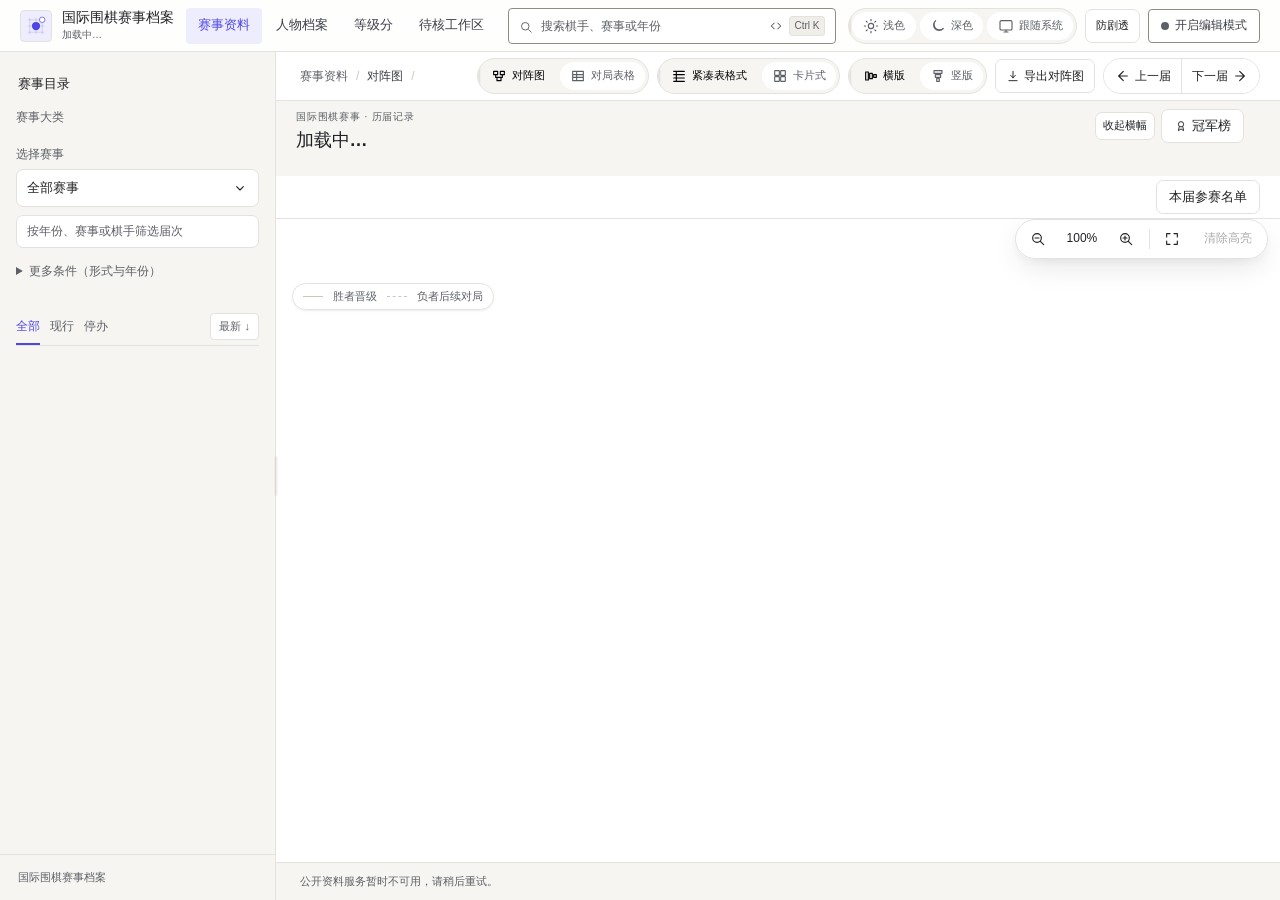
==== web/index.html @ 10ceb765 "同步公开站点的本赛进行中分组和样式清理" ====
<!DOCTYPE html>
<html lang="zh-CN">
<head>
  <script>window.GO_STATS_DATA_MODE = "public";</script>
  <meta charset="UTF-8">
  <meta name="viewport" content="width=device-width, initial-scale=1.0">
  <title>国际围棋赛事档案</title>
  <link rel="icon" href="favicon.ico" sizes="16x16 32x32 48x48" type="image/x-icon">
  <link rel="icon" href="assets/favicon.svg" type="image/svg+xml">
  <!-- Load Local Data Index (editions loaded on demand over HTTP) -->
  <script src="data/export_flags.js"></script>
  <script>
  // 正式数据位于仓库之外，页面按需通过本地服务读取；直接双击 index.html 时给出启动指引，不留在白屏。
  window.addEventListener('DOMContentLoaded', function () {
    var publicMode = window.GO_STATS_DATA_MODE === 'public';
    if (publicMode) return;
    var fileProtocol = window.location.protocol === 'file:';
    var hasIndex = window.GoStatsBoot ? window.GoStatsBoot.hasLocalIndex
      : Array.isArray(window.TOURNAMENTS_INDEX) && window.TOURNAMENTS_INDEX.length > 0;
    if (!fileProtocol && hasIndex) return;
    var banner = document.createElement('div');
    banner.style.cssText = 'margin:24px auto;padding:20px 24px;border:1px solid #b45309;border-radius:10px;background:#fffbeb;color:#78350f;font:14px/1.8 "Microsoft YaHei",sans-serif;max-width:760px';
    banner.innerHTML = '<strong>页面资料未能加载。</strong><br>'
      + '正式资料浏览请通过本地服务启动：双击 start_viewer.bat（或运行 <code>python -B launch_viewer.py</code>），'
      + '然后打开控制台显示的 127.0.0.1 地址。<br>'
      + '<small>数据目录由 config.local.json 的 data_root 指定；直接双击 index.html 不加载正式数据。</small>';
    document.body.insertBefore(banner, document.body.firstChild);
  });
  </script>
  <link rel="stylesheet" href="viewer-tokens.css">
  <link rel="stylesheet" href="viewer.css">
  <link rel="stylesheet" href="viewer-bracket-orient.css">
  <link rel="stylesheet" href="viewer-sgf.css">
  <link rel="stylesheet" href="viewer-dialogs.css">
</head>
<body data-view-mode="wiki" data-boot-index="1">
  <script src="viewer-theme-boot.js"></script>

  <!-- Top Navigation Header -->
  <header class="app-header">
    <div class="header-brand">
      <div class="logo-badge" aria-hidden="true"><svg viewBox="0 0 32 32" fill="none"><path d="M7 4v24M16 4v24M25 4v24M4 7h24M4 16h24M4 25h24" stroke="currentColor" opacity=".25"/><circle cx="16" cy="16" r="6" fill="currentColor"/><circle cx="25" cy="7" r="4" fill="var(--bg-secondary)" stroke="currentColor"/></svg></div>
      <div class="title-group"><h1>国际围棋赛事档案</h1><p id="dataSummary">加载中…</p></div>
    </div>
    <nav class="global-nav" id="globalNav" aria-label="全局导航">
      <button class="nav-link is-active" id="btnNavTournaments" type="button" aria-current="page">赛事资料</button>
      <button class="nav-link" id="btnPeople" type="button">人物档案</button>
      <button class="nav-link" id="btnRatings" type="button">等级分</button>
      <button class="nav-link" id="btnReview" type="button">待核工作区</button>
      <button class="nav-link edit-only" id="btnHistory" type="button">修改历史</button>
    </nav>
    <div class="header-center header-search-shell">
      <svg class="search-icon" viewBox="0 0 24 24" fill="none" aria-hidden="true"><circle cx="10" cy="10" r="6" stroke="currentColor" stroke-width="1.5"/><path d="m15 15 5 5" stroke="currentColor" stroke-width="1.5"/></svg>
      <input type="search" id="searchInput" class="search-input" aria-label="搜索棋手或赛事" autocomplete="off" placeholder="搜索棋手、赛事或年份">
      <button class="command-trigger command-trigger--inline" id="btnCommand" type="button" aria-label="打开命令菜单" aria-haspopup="dialog" aria-keyshortcuts="Control+K Meta+K" title="打开命令菜单（Ctrl+K）">
        <svg viewBox="0 0 24 24" fill="none" aria-hidden="true"><path d="M9 7 4 12l5 5M15 7l5 5-5 5" stroke="currentColor" stroke-width="1.7" stroke-linecap="round" stroke-linejoin="round"/></svg>
        <kbd class="command-trigger-kbd">Ctrl K</kbd>
      </button>
      <div id="searchDropdown" class="search-dropdown"></div>
    </div>
    <div class="header-actions">
      <div class="view-toggle-group theme-toggle-group" data-segmented aria-label="外观主题">
        <button class="view-toggle-btn" id="btnThemeLight" data-theme-option="light" type="button" aria-pressed="false" title="浅色外观"><svg viewBox="0 0 24 24" aria-hidden="true"><circle cx="12" cy="12" r="4"/><path d="M12 2v2m0 16v2M2 12h2m16 0h2M4.9 4.9l1.4 1.4m11.4 11.4 1.4 1.4m0-14.2-1.4 1.4M6.3 17.7l-1.4 1.4"/></svg>浅色</button>
        <button class="view-toggle-btn" id="btnThemeDark" data-theme-option="dark" type="button" aria-pressed="false" title="深色外观"><svg viewBox="0 0 24 24" aria-hidden="true"><path d="M20 15.5A8 8 0 0 1 8.5 4a8.2 8.2 0 1 0 11.5 11.5z"/></svg>深色</button>
        <button class="view-toggle-btn" id="btnThemeAuto" data-theme-option="auto" type="button" aria-pressed="false" title="跟随系统外观"><svg viewBox="0 0 24 24" aria-hidden="true"><rect x="3" y="4" width="18" height="14" rx="2"/><path d="M9 21h6m-3-3v3"/></svg>跟随系统</button>
        <span class="segment-indicator" aria-hidden="true"></span>
      </div>
      <button class="btn btn-sm spoiler-toggle-btn" id="btnSpoilerToggle" type="button" aria-pressed="false" title="开启后隐藏胜负赛果，点击单局可单独揭示">防剧透</button>
      <button class="edit-switch" id="btnEditMode" type="button" aria-pressed="false"><span class="edit-switch__dot" aria-hidden="true"></span>开启编辑模式</button>
      <button class="btn btn-gold edit-only" id="btnEntry" type="button"><svg viewBox="0 0 24 24" fill="none" aria-hidden="true"><path d="M12 5v14M5 12h14" stroke="currentColor" stroke-width="1.8" stroke-linecap="round"/></svg>新增比赛</button>
      <button class="nav-toggle" id="btnNavToggle" type="button" aria-label="打开导航" aria-expanded="false">
        <svg viewBox="0 0 24 24" fill="none" aria-hidden="true"><path d="M4 7h16M4 12h16M4 17h16" stroke="currentColor" stroke-width="1.6" stroke-linecap="round"/></svg>
      </button>
    </div>
  </header>


  <!-- Main Workspace -->
  <div class="app-container">

    <!-- Left Sidebar: Tournament & Edition Selection -->
    <div class="catalog-backdrop" id="catalogBackdrop" hidden></div>
    <aside class="app-sidebar" id="editionCatalog" aria-label="赛事目录">
      <div class="sidebar-heading">赛事目录<span id="sidebarCount"></span><button class="btn catalog-close" id="closeEditionCatalog" type="button">关闭</button></div>
      <div class="sidebar-filter" id="catalogFilters">
        <span class="catalog-field-label" id="categoryFilterLabel">赛事大类</span>
        <div id="categoryFilter" class="category-shortcuts" role="group" aria-labelledby="categoryFilterLabel"></div>
        <div id="domesticCountrySection" hidden>
          <span class="catalog-field-label" id="domesticCountryLabel">国内棋战地区</span>
          <div id="domesticCountryFilter" class="category-shortcuts" role="group" aria-labelledby="domesticCountryLabel"></div>
        </div>
        <span class="catalog-field-label" id="tournamentPickerLabel">选择赛事</span>
        <div class="tournament-picker" id="tournamentPicker">
          <button id="tournamentFilter" class="tournament-picker-trigger" type="button" aria-labelledby="tournamentPickerLabel tournamentFilterLabel" aria-haspopup="dialog" aria-expanded="false" aria-controls="tournamentPickerPanel">
            <span id="tournamentFilterLabel">全部赛事</span>
            <svg viewBox="0 0 24 24" fill="none" aria-hidden="true"><path d="m7 10 5 5 5-5" stroke="currentColor" stroke-width="1.6" stroke-linecap="round" stroke-linejoin="round"/></svg>
          </button>
          <div id="tournamentPickerPanel" class="tournament-picker-panel" role="dialog" aria-label="选择赛事" hidden>
            <input id="tournamentPickerSearch" type="search" aria-label="搜索赛事名称" placeholder="搜索赛事名称或简称" autocomplete="off" aria-controls="tournamentPickerResults">
            <div id="tournamentPickerResults" class="tournament-picker-results"></div>
            <div id="tournamentPickerStatus" class="tournament-picker-status" role="status" aria-live="polite"></div>
          </div>
        </div>
        <input id="catalogQueryInput" class="catalog-query-input" type="search" aria-label="按年份、赛事或棋手筛选届次" placeholder="按年份、赛事或棋手筛选届次" autocomplete="off">
        <details class="catalog-more">
          <summary>更多条件（形式与年份）</summary>
          <label class="catalog-field-label" for="competitionTypeFilter">比赛形式</label>
          <select id="competitionTypeFilter"><option value="all">全部形式</option><option value="individual">个人赛</option><option value="team">团体赛</option></select>
          <span class="catalog-field-label" id="catalogYearRangeLabel">年份范围</span>
          <div class="catalog-year-range" role="group" aria-labelledby="catalogYearRangeLabel">
            <input id="catalogYearFrom" type="number" min="1900" max="2100" inputmode="numeric" aria-label="起始年份" placeholder="起始年">
            <span aria-hidden="true">～</span>
            <input id="catalogYearTo" type="number" min="1900" max="2100" inputmode="numeric" aria-label="结束年份" placeholder="结束年">
          </div>
        </details>
        <div id="catalogActiveFilters" class="catalog-active-filters" aria-label="已选筛选条件" hidden></div>
        <div id="catalogSummary" class="catalog-summary" role="status" aria-live="polite"></div>
      </div>
      <details class="sidebar-ongoing-group" id="ongoingEditionsGroup" open hidden>
        <summary class="sidebar-ongoing-summary">
          <span>本赛进行中</span>
          <span class="sidebar-ongoing-count" id="ongoingEditionsCount"></span>
        </summary>
        <div class="sidebar-ongoing-list" id="ongoingEditionsList" role="group" aria-label="本赛进行中届次"></div>
      </details>
      <div class="aside-tabs" role="tablist" aria-label="赛事状态">
        <button class="aside-tab active" data-tab="all" type="button" role="tab">全部</button>
        <button class="aside-tab" data-tab="active" type="button" role="tab">现行</button>
        <button class="aside-tab" data-tab="closed" type="button" role="tab">停办</button>
        <button class="aside-sort-btn" id="catalogSortToggle" type="button" aria-pressed="false" title="切换届次排序：当前最新优先（倒序）" aria-label="切换届次排序：当前最新优先（倒序）">最新 ↓</button>
      </div>
      <div class="aside-list" id="editionList"></div>
      <div class="sidebar-footer">国际围棋赛事档案</div>
      <div class="sidebar-resizer" id="sidebarResizer" role="separator" aria-orientation="vertical" aria-label="调整赛事目录宽度" aria-controls="editionList" aria-valuemin="13" aria-valuemax="26" aria-valuenow="17.25" tabindex="0" title="拖动调整宽度；双击恢复默认"></div>
    </aside>

    <!-- Main View: Tournament Banner & Bracket -->
    <main id="mainView" class="app-main" data-view-mode="wiki">
      <div class="workspace-toolbar">
        <nav class="breadcrumbs" aria-label="当前位置">
          <button class="crumb" id="crumbHome" type="button">赛事资料</button>
          <span class="crumb-sep" aria-hidden="true">/</span>
          <button class="crumb crumb-object" id="currentTournamentLabel" type="button">对阵图</button>
          <span class="crumb-sep" aria-hidden="true">/</span>
          <span class="crumb crumb-current" id="currentEditionLabel"></span>
        </nav>
        <button class="btn mobile-catalog-toggle" id="openEditionCatalog" type="button" aria-controls="editionCatalog" aria-expanded="false">赛事目录</button>
        <div class="workspace-actions">
          <div class="view-toggle-group" data-segmented aria-label="内容视图">
            <button class="view-toggle-btn active" id="btnViewChart" data-content="chart" type="button"><svg viewBox="0 0 24 24" aria-hidden="true"><path d="M4 5h6v5H4zM14 5h6v5h-6zM9 14h6v5H9zM7 10v4m10-4v4M7 14h10"/></svg>对阵图</button>
            <button class="view-toggle-btn" id="btnViewTable" data-content="table" type="button"><svg viewBox="0 0 24 24" aria-hidden="true"><path d="M4 5h16v14H4zM4 10h16M4 14h16M10 5v14"/></svg>对局表格</button>
            <span class="segment-indicator" aria-hidden="true"></span>
          </div>
          <button class="btn workspace-more-toggle" id="workspaceMoreToggle" type="button" aria-controls="workspaceMore" aria-expanded="false">更多</button>
          <div class="workspace-more" id="workspaceMore">
          <div class="view-toggle-group" data-segmented aria-label="对阵呈现">
            <button class="view-toggle-btn active" id="btnViewWiki" data-mode="wiki" type="button"><svg viewBox="0 0 24 24" aria-hidden="true"><path d="M4 5h16M4 10h16M4 15h16M4 20h16M8 5v15"/></svg>紧凑表格式</button>
            <button class="view-toggle-btn" id="btnViewModern" data-mode="modern" type="button"><svg viewBox="0 0 24 24" aria-hidden="true"><rect x="4" y="4" width="7" height="7" rx="1"/><rect x="13" y="4" width="7" height="7" rx="1"/><rect x="4" y="13" width="7" height="7" rx="1"/><rect x="13" y="13" width="7" height="7" rx="1"/></svg>卡片式</button>
            <button class="view-toggle-btn" id="btnViewDraw" data-mode="draw" type="button" hidden><svg viewBox="0 0 24 24" aria-hidden="true"><path d="M4 19h5v-4H4zM15 19h5v-4h-5zM9.5 10h5V6h-5zM6.5 15v-2.5h11V15M12 12.5V10"/></svg>抽签展板式</button>
            <span class="segment-indicator" aria-hidden="true"></span>
          </div>
          <div class="view-toggle-group" id="orientationToggleGroup" data-segmented aria-label="排布方向">
            <button class="view-toggle-btn active" id="btnOrientHorizontal" data-orient="horizontal" type="button" aria-pressed="true" title="轮次自左向右排列"><svg viewBox="0 0 24 24" aria-hidden="true"><path d="M4 6h4v12H4zM10 8h4v8h-4zM16 10h4v4h-4z"/></svg>横版</button>
            <button class="view-toggle-btn" id="btnOrientVertical" data-orient="vertical" type="button" aria-pressed="false" title="轮次自上而下排列"><svg viewBox="0 0 24 24" aria-hidden="true"><path d="M6 4h12v4H6zM8 10h8v4H8zM10 16h4v4h-4z"/></svg>竖版</button>
            <span class="segment-indicator" aria-hidden="true"></span>
          </div>
          <button class="btn view-tool-btn" id="btnExportBracket" type="button"><svg viewBox="0 0 24 24" fill="none" aria-hidden="true"><path d="M12 4v11m0 0 4-4m-4 4-4-4M5 20h14" stroke="currentColor" stroke-width="1.6" stroke-linecap="round" stroke-linejoin="round"/></svg>导出对阵图</button>
          <div class="edition-navigation">
            <button class="btn" id="btnPrevEd" type="button"><svg viewBox="0 0 24 24" aria-hidden="true"><path d="m14 5-7 7 7 7M7 12h13"/></svg>上一届</button>
            <button class="btn" id="btnNextEd" type="button">下一届<svg viewBox="0 0 24 24" aria-hidden="true"><path d="m10 5 7 7-7 7M17 12H4"/></svg></button>
          </div>
          <button class="btn mobile-edition-info" id="toggleEditionInfo" type="button" aria-expanded="false" aria-controls="editionBanner">赛事资料</button>
          </div>
        </div>
      </div>
      <div class="banner" id="editionBanner">
        <div class="banner-main">
          <div class="banner-head">
            <div class="banner-head-text">
              <p class="content-kicker" id="competitionCategoryLabel">国际围棋赛事 · 历届记录</p>
              <h2 id="bannerTitle">加载中…</h2>
            </div>
            <div class="banner-actions">
              <button class="btn btn-small" id="toggleBannerCompactBtn" type="button" aria-pressed="false">收起横幅</button>
              <button class="btn" id="btnHof" type="button"><svg viewBox="0 0 24 24" fill="none" aria-hidden="true"><circle cx="12" cy="9" r="4.5" stroke="currentColor" stroke-width="1.6"/><path d="m9 13-1.5 7L12 17l4.5 3L15 13" stroke="currentColor" stroke-width="1.6" stroke-linejoin="round"/></svg>冠军榜</button>
            </div>
          </div>
          <div class="banner-chips" id="bannerChips"></div>
          <div id="editionEditControls" class="edit-only editor-controls"></div>
        </div>
        <div class="banner-podium" id="bannerPodium"></div>
      </div>
      <div class="board-toolbar board-strip">
        <div class="board-strip-left">
          <div class="view-toggle-group scope-toggle-group" data-segmented id="scopeToggleGroup" role="group" aria-label="赛段范围" hidden>
            <button class="view-toggle-btn" id="btnScopeMain" data-scope="main" type="button">正赛</button>
            <button class="view-toggle-btn" id="btnScopePrelim" data-scope="prelim" type="button">预选赛</button>
            <button class="view-toggle-btn" id="btnScopeUnclassified" data-scope="unclassified" type="button">赛段待核</button>
            <span class="segment-indicator" aria-hidden="true"></span>
          </div>
          <span class="board-round-summary" id="boardRoundSummary"></span>
        </div>
        <nav class="bracket-rounds" id="bracketRoundNav" aria-label="跳转到轮次" hidden></nav>
        <div class="board-controls">
          <button class="btn edition-roster-btn" id="btnEditionRoster" type="button">本届参赛名单</button>
        </div>
      </div>
      <div id="editModeStatus" class="edit-mode-status" role="status" aria-live="polite"></div>
      <div id="editorSyncStatus" class="editor-sync" role="status" aria-live="polite"></div>
      <div class="bracket-viewport" id="viewport">
        <div class="bracket-canvas" id="canvas"><svg class="svg-connectors" id="svgConnectors"></svg></div>
        <div class="board-legend board-legend--floating" aria-label="连线图例"><i class="legend-line"></i>胜者晋级<i class="legend-line loser"></i>负者后续对局</div>
        <div class="bracket-toolbar" aria-label="对阵图视角">
          <button class="tool-btn" id="btnZoomOut" title="缩小" aria-label="缩小" type="button"><svg viewBox="0 0 24 24" aria-hidden="true"><circle cx="10.5" cy="10.5" r="6.5"/><path d="M7.5 10.5h6m2 5 5 5"/></svg></button>
          <button class="tool-btn tool-btn--reset" id="btnResetZoom" title="恢复100%并回到左上角" type="button">100%</button>
          <button class="tool-btn" id="btnZoomIn" title="放大" aria-label="放大" type="button"><svg viewBox="0 0 24 24" aria-hidden="true"><circle cx="10.5" cy="10.5" r="6.5"/><path d="M7.5 10.5h6m-3-3v6m5 2 5 5"/></svg></button>
          <span class="dock-divider" aria-hidden="true"></span>
          <button class="tool-btn" id="btnFitView" title="按整张对阵图适应窗口" aria-label="适应窗口" type="button"><svg viewBox="0 0 24 24" aria-hidden="true"><path d="M9 4H4v5m11-5h5v5M4 15v5h5m11-5v5h-5"/></svg></button>
          <button class="tool-btn tool-btn--clear" id="btnHighlightClear" title="清除棋手高亮" aria-label="清除棋手高亮" type="button" disabled>清除高亮</button>
        </div>
      </div>
      <div id="viewerNotice" class="viewer-notice" role="status"></div>
      <section id="tableView" class="table-view" hidden aria-label="对局表格">
        <button class="btn table-filter-toggle" id="tableFilterToggle" type="button" aria-expanded="false">筛选</button>
        <div class="table-filters">
          <label>赛事<select id="tableTournament"><option value="">全部赛事</option></select></label>
          <label>届次<select id="tableEdition"><option value="">全部届次</option></select></label>
          <label>轮次<select id="tableRound"><option value="">全部轮次</option></select></label>
          <label>赛段维度<select id="tableRoundDim"><option value="">全部赛段</option></select></label>
          <label class="table-player-filter">棋手<input type="search" id="tablePlayer" placeholder="姓名或别名" autocomplete="off"></label>
          <label>资料状态<select id="tableStatus">
            <option value="">全部状态</option>
            <option value="decided">有胜负</option>
            <option value="no_result">无胜负</option>
            <option value="scheduled">待赛</option>
            <option value="pending">赛果待补</option>
          </select></label>
          <label>排序<select id="tableSort">
            <option value="date_desc">日期：新→旧</option>
            <option value="date_asc">日期：旧→新</option>
            <option value="edition_desc">届次：新→旧</option>
            <option value="edition_asc">届次：旧→新</option>
            <option value="round_asc">轮次顺序</option>
          </select></label>
          <label>起始日期<input type="text" id="tableDateFrom" placeholder="YYYY-MM-DD" class="table-date-input" autocomplete="off"></label>
          <label>截止日期<input type="text" id="tableDateTo" placeholder="YYYY-MM-DD" class="table-date-input" autocomplete="off"></label>
          <label class="table-checkbox-label"><input type="checkbox" id="tableDateUnknown" checked>含未知日期</label>
          <label class="table-checkbox-label"><input type="checkbox" id="tableSgfOnly">仅看有棋谱</label>
          <button class="btn" id="tableReset" type="button">重置筛选</button>
          <button class="btn btn-gold edit-only" id="btnBatchEdit" type="button">批量编辑</button>
          <span id="tableCount" class="table-count" role="status" aria-live="polite"></span>
          <span id="tableSearchError" role="status" hidden>检索失败 <button class="btn btn-small" type="button" id="tableSearchRetry">重试</button></span>
        </div>
        <div id="tableRounds" class="table-rounds" aria-label="按轮次查看"></div>
        <div class="table-scroll">
          <table class="matches-table" id="matchesTable">
            <thead><tr><th>届次</th><th>轮次</th><th>对局</th><th>棋手一</th><th>棋手二</th><th>赛果</th><th>日期</th><th>资料状态</th><th>操作</th></tr></thead>
            <tbody id="matchesTableBody"></tbody>
          </table>
        </div>
        <div class="table-pager">
          <button class="btn" id="tablePrev" type="button">上一页</button>
          <span id="tablePageInfo"></span>
          <button class="btn" id="tableNext" type="button">下一页</button>
        </div>
      </section>
    </main>
  </div>

  <!-- Player Profile Drawer -->
  <div class="drawer" id="playerDrawer">
    <div class="drawer-header">
      <div class="drawer-title" id="drawerPlayerName">棋手名录</div>
      <button class="close-btn" id="closeDrawerBtn" type="button" aria-label="关闭棋手资料">&times;</button>
    </div>
    <div class="drawer-body" id="drawerBody">
      <!-- Player content -->
    </div>
  </div>

  <!-- Hall of Fame Modal -->
  <div class="modal-overlay" id="hofModal">
    <div class="modal-box" role="dialog" aria-modal="true" aria-labelledby="hofModalTitle">
      <div class="modal-header">
        <h3 id="hofModalTitle">世界大赛冠军榜</h3>
        <button class="close-btn" id="closeHofBtn" type="button" aria-label="关闭世界大赛冠军榜">&times;</button>
      </div>
      <div class="modal-body">
        <p class="modal-intro">
          按已收录世界大赛冠亚军统计，点击棋手可查看明细。
        </p>
        <div class="ranking-grid" id="hofGrid"></div>
      </div>
    </div>
  </div>

  <!-- App Core JavaScript Logic -->
  <dialog id="matchDialog" class="match-dialog" aria-labelledby="matchDialogTitle">
    <div class="modal-header">
      <h3 id="matchDialogTitle">对局详情</h3>
      <form method="dialog"><button class="close-btn" aria-label="关闭对局详情">×</button></form>
    </div>
    <div class="match-tabs" id="matchTabs" role="tablist" aria-label="对局详情页签">
      <button class="match-tab active" id="matchTabInfo" type="button" role="tab" aria-selected="true" aria-controls="matchDialogBody">对局资料</button>
      <button class="match-tab" id="matchTabSgf" type="button" role="tab" aria-selected="false" aria-controls="sgfPanel">棋谱</button>
    </div>
    <div id="matchDialogBody" class="modal-body" role="tabpanel" aria-labelledby="matchTabInfo"></div>
    <div id="sgfPanel" class="sgf-panel" role="tabpanel" aria-labelledby="matchTabSgf" hidden></div>
  </dialog>
  <dialog id="rosterDialog" class="roster-dialog" aria-labelledby="rosterTitle">
    <div class="modal-header"><h3 id="rosterTitle">本届参赛名单</h3><form method="dialog"><button class="close-btn" aria-label="关闭参赛名单">×</button></form></div>
    <div class="modal-body"><p id="rosterSummary"></p><div class="roster-tools"><input id="rosterSearch" type="search" placeholder="按中文或原文姓名查找" aria-label="查找本届参赛棋手"><button class="btn edit-only" id="rosterCreatePlayer" type="button">新建人物</button></div><div id="rosterPlayers"></div></div>
  </dialog>
  <dialog id="historyDialog" class="history-dialog" aria-labelledby="historyTitle">
    <div class="modal-header"><h3 id="historyTitle">修改历史</h3><button class="close-btn" id="closeHistoryDialog" type="button" aria-label="关闭修改历史">×</button></div>
    <div class="history-filters">
      <label>届次 <select id="historyEdition"></select></label>
      <label>对局 <select id="historyMatch"></select></label>
      <label>从 <input type="date" id="historyFrom"></label>
      <label>到 <input type="date" id="historyTo"></label>
      <button class="btn" id="historyRefresh" type="button">筛选</button>
    </div>
    <div class="history-body">
      <div class="history-list" id="historyList"></div>
      <div class="history-detail" id="historyDetail"></div>
    </div>
    <p class="history-status" id="historyStatus" role="status" aria-live="polite"></p>
    <div class="editor-footer"><button class="btn" id="historyClose" type="button">关闭</button></div>
  </dialog>
  <dialog id="excelDialog" class="excel-dialog" aria-labelledby="excelTitle">
    <div class="modal-header"><h3 id="excelTitle">Excel 同步说明</h3><button class="close-btn" id="excelClose" type="button" aria-label="关闭 Excel 同步说明">×</button></div>
    <div class="modal-body" id="excelStatusText"></div>
  </dialog>
  <dialog id="reviewDialog" class="review-dialog" aria-labelledby="reviewTitle">
    <div class="modal-header"><h3 id="reviewTitle">待核资料与核查工作区</h3><button class="close-btn" id="reviewClose" type="button" aria-label="关闭待核资料">×</button></div>
    <div class="review-filters">
      <label>问题类型<select id="reviewType"></select></label>
      <label>届次<select id="reviewEdition"><option value="">全部届次</option></select></label>
      <button class="btn" id="reviewRefresh" type="button">筛选</button>
      <span id="reviewSummary" role="status" aria-live="polite"></span>
    </div>
    <div class="review-workspace">
      <div class="review-list-pane">
        <section id="reviewPreserved" aria-label="用户指定保留"></section>
        <section id="reviewList" aria-label="待核记录"></section>
      </div>
      <div class="review-detail-pane" id="reviewDetail" aria-live="polite">
        <p class="review-placeholder">从左侧选择一条待核记录，在这里查看原因、当前数据和来源，并直接修改或记录核实结论。</p>
      </div>
    </div>
    <p class="review-status" id="reviewStatus" role="status" aria-live="polite"></p>
    <div class="editor-footer"><button class="btn" id="reviewFooterClose" type="button">关闭</button></div>
  </dialog>
  <dialog id="reviewInfoDialog" class="review-info-dialog" aria-labelledby="reviewInfoTitle">
    <div class="modal-header"><h3 id="reviewInfoTitle">来源与核查</h3><button class="close-btn" id="reviewInfoClose" type="button" aria-label="关闭来源与核查">×</button></div>
    <div class="modal-body" id="reviewInfoBody"></div>
    <div class="editor-footer"><button class="btn" id="reviewInfoFooterClose" type="button">关闭</button></div>
  </dialog>
  <dialog id="impactDialog" class="impact-dialog" aria-labelledby="impactTitle">
    <div class="modal-header"><h3 id="impactTitle">联动影响预览</h3><button class="close-btn" id="impactClose" type="button" aria-label="取消联动修改">×</button></div>
    <div class="modal-body" id="impactBody"></div>
    <div class="editor-footer"><button class="btn" id="impactBack" type="button">返回修改</button><button class="btn btn-gold" id="impactConfirm" type="button">确认并保存</button></div>
  </dialog>
  <dialog id="confirmDialog" class="confirm-dialog" aria-labelledby="confirmTitle">
    <div class="modal-header"><h3 id="confirmTitle">确认</h3><button class="close-btn" id="confirmClose" type="button" aria-label="关闭确认">×</button></div>
    <div class="modal-body"><p id="confirmMessage"></p></div>
    <div class="editor-footer"><button class="btn" id="confirmCancel" type="button">取消</button><button class="btn btn-gold" id="confirmOk" type="button">确定</button></div>
  </dialog>
  <dialog id="editorDialog" class="editor-dialog" aria-labelledby="editorTitle">
    <form id="editorForm">
      <div class="modal-header"><h3 id="editorTitle">编辑资料</h3></div>
      <div class="editor-content">
        <div id="editorFields" class="editor-fields"></div>
        <p id="editorStatus" class="editor-status" role="status" aria-live="polite"></p>
      </div>
      <div class="editor-footer">
        <button id="editorCancel" class="btn" type="button">取消（不保存）</button>
        <button id="editorSaveNext" class="btn" type="button" hidden>保存并编辑下一局</button>
        <button id="editorSave" class="btn btn-gold" type="submit">保存到数据库</button>
      </div>
    </form>
  </dialog>
  <dialog id="batchEditorDialog" class="batch-dialog" aria-labelledby="batchEditorTitle">
    <div class="batch-header">
      <div class="batch-header-left">
        <h3 id="batchEditorTitle">批量编辑对局</h3>
        <span id="batchEditorScope" class="batch-editor-scope"></span>
      </div>
      <div class="batch-header-right">
        <label class="batch-only-modified-label">
          <input type="checkbox" id="batchOnlyModified"> 只看已修改 (<span id="batchModifiedBadge">0</span>)
        </label>
        <div class="batch-pager">
          <button class="btn btn-sm" id="batchPrev" type="button">上一页</button>
          <span id="batchPageInfo" class="batch-page-info">第 1 / 1 页</span>
          <button class="btn btn-sm" id="batchNext" type="button">下一页</button>
        </div>
        <button class="close-btn" id="batchClose" type="button" aria-label="关闭批量编辑">×</button>
      </div>
    </div>
    <div class="batch-table-container">
      <table class="batch-table" id="batchTable">
        <thead>
          <tr>
            <th class="col-num">序号</th>
            <th class="col-info">定位</th>
            <th class="col-player">棋手A</th>
            <th class="col-player">棋手B</th>
            <th class="col-color">执色</th>
            <th class="col-result">赛果</th>
            <th class="col-method">胜法与胜差</th>
            <th class="col-date">比赛时间</th>
            <th class="col-action">操作</th>
          </tr>
        </thead>
        <tbody id="batchTableBody"></tbody>
      </table>
    </div>
    <div class="batch-footer">
      <div class="batch-footer-left">
        <span id="batchDirtyStatus" class="batch-dirty-status">已修改 0 局（共 0 局）</span>
      </div>
      <div class="batch-footer-center">
        <div id="batchErrorSummary" class="batch-error-summary" hidden role="alert" tabindex="0"></div>
      </div>
      <div class="batch-footer-right">
        <button class="btn" id="batchCancel" type="button">取消</button>
        <button class="btn btn-gold" id="batchSave" type="button">保存全部修改 (0局)</button>
      </div>
    </div>
  </dialog>

  <dialog id="ratingsDialog" class="ratings-dialog" aria-labelledby="ratingsTitle">
    <div class="modal-header">
      <h3 id="ratingsTitle">等级分工作区</h3>
      <div class="ratings-dialog-header-actions">
        <a class="btn btn-sm ratings-open-page-link" id="btnRatingsOpenPage" href="ratings.html" target="_blank" rel="noopener noreferrer" title="在新页面打开"><svg class="ratings-btn-icon" width="14" height="14" viewBox="0 0 24 24" fill="none" stroke="currentColor" stroke-width="2" stroke-linecap="round" stroke-linejoin="round" aria-hidden="true"><path d="M18 13v6a2 2 0 0 1-2 2H5a2 2 0 0 1-2-2V8a2 2 0 0 1 2-2h6"/><polyline points="15 3 21 3 21 9"/><line x1="10" y1="14" x2="21" y2="3"/></svg> 在新页面打开</a>
        <button class="close-btn" id="ratingsClose" type="button" aria-label="关闭等级分工作区">×</button>
      </div>
    </div>
    <div class="ratings-tabs" id="ratingsTabs" role="tablist"></div>
    <div class="ratings-content" id="ratingsContent"></div>
    <p class="ratings-action-status" id="ratingsActionStatus" role="status" aria-live="polite" hidden></p>
    <div class="editor-footer">
      <button class="btn" id="ratingsFooterClose" type="button">关闭</button>
    </div>
  </dialog>
  <dialog id="peopleDialog" class="people-dialog" aria-labelledby="peopleTitle">
    <div class="modal-header"><h3 id="peopleTitle">人物档案</h3><button class="close-btn" id="peopleClose" type="button" aria-label="关闭人物档案">×</button></div>
    <div class="people-toolbar">
      <input id="peopleSearch" type="search" placeholder="搜索姓名或别名" aria-label="搜索人物档案" autocomplete="off">
      <button class="btn edit-only" id="peopleCreate" type="button">新建人物</button>
      <span id="peopleCount" class="table-count" role="status" aria-live="polite"></span>
    </div>
    <div class="people-list" id="peopleList"></div>
    <div class="editor-footer"><button class="btn" id="peopleFooterClose" type="button">关闭</button></div>
  </dialog>
  <dialog id="playerCreateDialog" class="player-create-dialog" aria-labelledby="playerCreateTitle">
    <form id="playerCreateForm">
      <div class="modal-header"><h3 id="playerCreateTitle">新建人物档案</h3><button class="close-btn" id="playerCreateClose" type="button" aria-label="关闭新建人物">×</button></div>
      <div class="editor-content">
        <div id="playerCreateFields" class="editor-fields"></div>
        <div id="playerCreateSimilar"></div>
        <p id="playerCreateStatus" role="status" aria-live="polite"></p>
      </div>
      <div class="editor-footer">
        <button class="btn" id="playerCreateCancel" type="button">取消</button>
        <button class="btn btn-gold" id="playerCreateSubmit" type="submit">创建人物档案</button>
      </div>
    </form>
  </dialog>
  <dialog id="entryDialog" class="entry-dialog" aria-labelledby="entryTitle">
    <div class="entry-header">
      <div><h3 id="entryTitle">新增比赛</h3><p class="editor-help">分步录入；草稿不会进入正式赛事目录。</p></div>
      <div class="entry-header-actions"><span id="entryDraftState" class="entry-draft-state" role="status" aria-live="polite"></span><button class="close-btn" id="entryClose" type="button" aria-label="关闭新增比赛">×</button></div>
    </div>
    <div class="entry-stepper" id="entryStepper" aria-label="录入步骤"></div>
    <div class="entry-body" id="entryBody"></div>
    <p id="entryStatus" class="entry-status" role="status" aria-live="polite"></p>
    <div class="entry-footer">
      <button class="btn" id="entryPrev" type="button">上一步</button>
      <button class="btn" id="entrySaveDraft" type="button">保存草稿</button>
      <button class="btn" id="entryCancel" type="button">取消</button>
      <button class="btn btn-gold" id="entryNext" type="button">下一步</button>
      <button class="btn btn-gold" id="entrySubmit" type="button" hidden>正式提交</button>
    </div>
  </dialog>
  <dialog id="exportDialog" class="export-dialog" aria-labelledby="exportDialogTitle">
    <div class="modal-header"><h3 id="exportDialogTitle">导出对阵图</h3><button class="close-btn" type="button" id="closeExportDialog" aria-label="关闭导出">×</button></div>
    <div class="modal-body">
      <div id="exportScopeField" hidden>
        <label class="export-setting" for="exportScope">
          <span>导出范围</span>
          <select id="exportScope" aria-describedby="exportScopeHint">
            <option value="all">循环圈分组与淘汰赛</option>
            <option value="knockout">仅淘汰赛</option>
          </select>
        </label>
        <p class="export-setting-hint" id="exportScopeHint">全部循环圈分组自上而下排列。</p>
      </div>
      <label class="export-setting" for="exportHeaderStyle">
        <span>标题样式</span>
        <select id="exportHeaderStyle" aria-describedby="exportHeaderStyleHint">
          <option value="compact">简洁标题</option>
          <option value="web">网页版标题</option>
        </select>
      </label>
      <p class="export-setting-hint" id="exportHeaderStyleHint">包含赛事名称、冠亚军、比分与比赛资料。</p>
      <label class="export-check" for="exportOmitNote">
        <input type="checkbox" id="exportOmitNote">
        <span>不导出描述性说明文字</span>
      </label>
      <p class="export-setting-hint" id="exportOmitNoteHint">仅适用于网页版标题。</p>
      <label class="export-check" for="exportShowRoundNumber">
        <input type="checkbox" id="exportShowRoundNumber" aria-describedby="exportShowRoundNumberHint">
        <span>显示赛段编号</span>
      </label>
      <p class="export-setting-hint" id="exportShowRoundNumberHint">导出结果不显示赛段编号。</p>
      <label class="export-check" for="exportShowMatchNumber">
        <input type="checkbox" id="exportShowMatchNumber" aria-describedby="exportShowMatchNumberHint">
        <span>显示对局编号</span>
      </label>
      <p class="export-setting-hint" id="exportShowMatchNumberHint">导出结果不显示对局编号。</p>
      <p id="exportStatus" role="status" aria-live="polite"></p>
      <div class="dialog-actions">
        <button class="btn btn-gold" id="btnExportPng" type="button">导出 PNG 图片</button>
        <button class="btn" id="btnExportSvg" type="button">导出 SVG 文件</button>
      </div>
    </div>
  </dialog>
  <script src="viewer-data-client.js"></script>
  <script src="viewer-public-boot.js"></script>
  <script src="viewer-model.js"></script>
  <script src="viewer-flags.js"></script>
  <script src="viewer-layout.js"></script>
  <script src="viewer-drawer.js"></script>
  <script src="viewer-catalog.js"></script>
  <script src="viewer-team.js"></script>
  <script src="viewer-league.js"></script>
  <script src="viewer-theme.js"></script>
  <script src="viewer-router.js"></script>
  <script src="viewer.js"></script>
  <script src="viewer-query.js"></script>
  <script src="viewer-sgf-engine.js"></script>
  <script src="viewer-sgf-trial.js"></script>
  <script src="viewer-sgf-find.js"></script>
  <script src="viewer-sgf.js"></script>
  <script src="viewer-export.js"></script>
  <script src="viewer-ratings-chart.js"></script>
  <script src="viewer-ratings.js"></script>
  <script src="viewer-shell.js"></script>
</body>
</html>
---- web/viewer-tokens.css ----
/*!
 * 国际围棋赛事档案 — 设计变量与基础层
 *
 * 页面按以下顺序引入公共样式和所需模块：
 *   viewer-tokens.css    1 设计变量与主题、2 基础元素与必要重置
 *   viewer.css           3 公共组件、4 应用布局、5 功能组件、
 *                        7 响应式与组件状态、8 导出与打印
 *   viewer-bracket-orient.css  对阵排布方向与抽签展板式（index.html 按需加载）
 *   viewer-player.css          棋手独立页与等级分档案（player.html 按需加载）
 *   viewer-h2h.css             对手交锋独立页（head-to-head.html 按需加载）
 *   viewer-sgf.css       6 棋谱（SGF）组件
 *   viewer-dialogs.css   命令面板、等级分工作台、弹窗与抽屉（覆盖层，最后加载）
 * 标准响应式断点：1150px（紧凑桌面）/ 900px（平板）/ 760px（窄屏转卡片）/ 600px（小屏手机）。
 * 编号沿用原单文件的行文顺序。页面只加载使用的模块。
 *
 * 维护约定：
 * - 颜色差异只写在 :root / body 主题变量中；棋盘、棋子、研究状态使用独立语义变量。
 * - 状态优先用类（.active、.open、.sgf-in-focus）表达，避免继续用 ID 提升优先级。
 * - 棋谱弹窗按“标题/页签/主体”自动分行；主体使用剩余空间，不再计算头部像素高度。
 * - 棋盘始终是正方形，并同时受可用宽、高约束；SVG 的 0—100 坐标映射保持不变。
 * - 导出不复用 CSS 文本，而是克隆节点后逐条复制 getComputedStyle 的计算值
 *   （见 viewer-export.js 的 copyStyled）。被导出的节点样式必须在当前页面上真实生效：
 *   不要把这些规则挪进仅编辑模式、媒体查询或未激活状态，也不要让发起导出的页面漏引
 *   其中任一样式表，否则导出会静默丢样式。
 */

/* 声明标准级联层级顺序，便于后续样式按层归位，减少对 !important 的依赖。 */
@layer tokens, base, components, layout, page, overrides;

/* ==========================================================================
   1. 设计变量与主题
   ========================================================================== */

:root {
  --career-champion-bg: #ffe16b;
  --career-runner-bg: #d8dee7;
  --career-third-bg: #e5bf94;
  --career-fourth-bg: #e8dcf4;
  --career-ongoing-bg: #d9efdb;
  --career-result-text: #24252a;
  font-family: "Segoe UI", "Microsoft YaHei", "PingFang SC", sans-serif;
  font-synthesis: none;

  --font-ui: "Segoe UI", "Microsoft YaHei", "PingFang SC", sans-serif;
  --font-mono: "Cascadia Mono", "Consolas", "SFMono-Regular", ui-monospace, monospace;

  --text-2xs: 0.625rem;   /* 10px：辅助标签 */
  --text-xs: 0.6875rem;   /* 11px：状态、元数据 */
  --text-sm: 0.75rem;     /* 12px：控件、次要正文 */
  --text-base: 0.8125rem; /* 13px：正文 */
  --text-md: 0.875rem;    /* 14px */
  --text-lg: 1rem;
  --text-xl: 1.125rem;
  --text-2xl: 1.375rem;

  --leading-tight: 1.25;
  --leading-normal: 1.55;
  --leading-prose: 1.75;

  --space-1: 0.25rem;
  --space-1-5: 0.375rem;
  --space-2: 0.5rem;
  --space-2-5: 0.625rem;
  --space-3: 0.75rem;
  --space-3-5: 0.875rem;
  --space-4: 1rem;
  --space-5: 1.25rem;
  --space-6: 1.5rem;
  --space-7: 2rem;
  --space-8: 2.5rem;

  --radius-xs: 3px;
  --radius-sm: 4px;
  --radius-md: 7px;
  --radius-lg: 9px;
  --radius-pill: 999px;

  --control-sm: 1.75rem;
  --control-md: 2.125rem;
  --control-lg: 2.5rem;
  --control-touch: 2.75rem;

  --sidebar-width: 17.25rem;
  --dialog-max-block: calc(100vh - 1rem);
  --sgf-dialog-block: min(62rem, var(--dialog-max-block));
  --sgf-info-width: 20rem;
  --sgf-info-min: 19rem;
  --sgf-board-cap: 68vh;
  --viewport-block: 100vh;
}

@supports (height: 100dvh) {
  :root {
    --dialog-max-block: calc(100dvh - 1rem);
    --sgf-board-cap: 68dvh;
    --viewport-block: 100dvh;
  }
}

body {
  /* 现有主题变量名保留：其它脚本与导出仍会读取这些值。 */
  --bg-primary: #f6f5f2;
  --bg-secondary: #ffffff;
  --bg-tertiary: #efeee9;
  --border-color: #e3e2de;
  --border-light: #c9c7c0;
  --control-border: #8f8b83;
  --text-main: #202124;
  --text-muted: #5d6066;
  --text-secondary: #3c3f45;
  --accent: #4f46e5;
  --accent-soft: #eeedfd;
  --accent-gold: var(--accent);
  --accent-gold-light: var(--accent);
  --accent-silver: var(--text-secondary);
  --accent-bronze: #8c5c25;
  --accent-win: #1f7a4d;
  --accent-loss: #b42318;
  --accent-blue: #4f46e5;
  --canvas-bg: #ffffff;
  --wood-card: var(--bg-secondary);
  --wood-board: var(--canvas-bg);
  --shadow: 0 8px 24px rgba(32, 33, 36, 0.1);
  --radius: var(--radius-md);
  --award: #8a6a1f;
  --on-accent: #ffffff;
  --danger-fill: #b3372c;
  --danger-text: #ffffff;
  --danger-border: #9f2d24;
  --focus-btn-bg: #c59b27;
  --focus-btn-text: #1a1a1a;
  --focus-btn-border: #b0881c;

  /* 语义别名：新组件优先使用这些名字。 */
  --surface-page: var(--bg-primary);
  --surface-card: var(--bg-secondary);
  --surface-sunken: var(--bg-tertiary);
  --surface-input: var(--bg-secondary);
  --card-bg: var(--bg-secondary);
  --surface-overlay: rgba(24, 24, 27, 0.38);
  --text-body: var(--text-secondary);
  --text-subtle: var(--text-muted);
  --border-default: var(--border-color);
  --border-strong: var(--border-light);
  --selected-bg: var(--accent-soft);
  --selected-border: var(--accent);
  --focus-ring: var(--accent);

  --state-warning-bg: #fdf3e2;
  --state-warning-border: #c08a3a;
  --state-warning-text: #67420a;
  --state-info-bg: #e9effb;
  --state-info-text: #24467e;
  --state-neutral-bg: #efeee9;
  --state-neutral-text: #4f5259;
  --state-danger-bg: #fdeceb;
  --state-danger-text: #9b1c14;

  --research-fill: #b45309;
  --research-border: #d5ac68;
  --research-bg: #fdf5e6;
  --research-text: #6b4400;
  --research-badge-bg: #f59e0b;
  --research-badge-text: #241806;
  --research-soft: rgba(245, 158, 11, 0.12);

  --candidate-main: #c2740c;
  --candidate-main-border: #fcd34d;
  --candidate-branch: #0b6ea8;
  --candidate-branch-border: #bae6fd;
  --candidate-chosen-border: #ffffff;

  --board-surface: #dcb878;
  --board-line: #2d2418;
  --stone-black-fill: #141414;
  --stone-black-stroke: #000000;
  --stone-white-fill: #f8f8f4;
  --stone-white-stroke: #747474;

  color-scheme: light;
}

body[data-theme="dark"] {
  --career-champion-bg: #715715;
  --career-runner-bg: #454e60;
  --career-third-bg: #67452c;
  --career-fourth-bg: #4a3b60;
  --career-ongoing-bg: #284d37;
  --career-result-text: #fff7e8;
  --bg-primary: #131418;
  --bg-secondary: #1b1d23;
  --bg-tertiary: #23262e;
  --border-color: #2e323b;
  --border-light: #454b58;
  --control-border: #6b7383;
  --text-main: #eff0f5;
  --text-muted: #9aa0af;
  --text-secondary: #c3c7d3;
  --accent: #a5a0ff;
  --accent-soft: #262440;
  --accent-win: #6fd3b0;
  --accent-loss: #ff9e9e;
  --canvas-bg: #17181d;
  --wood-card: #21242c;
  --shadow: 0 16px 50px rgba(0, 0, 0, 0.35);
  --radius: var(--radius-lg);
  --award: #dbbd7c;
  --on-accent: #14151a;
  --danger-fill: #ef9d9d;
  --danger-text: #2a1414;
  --danger-border: #ffb4b4;
  --focus-btn-bg: #d4a373;
  --focus-btn-text: #1a140c;
  --focus-btn-border: #b88654;

  --surface-overlay: rgba(0, 0, 0, 0.62);
  --state-warning-bg: #332c1f;
  --state-warning-border: #8a6a33;
  --state-warning-text: #f2d6a2;
  --state-info-bg: #24303f;
  --state-info-text: #bad4f2;
  --state-neutral-bg: #282b33;
  --state-neutral-text: #c3c7d3;
  --state-danger-bg: rgba(255, 158, 158, 0.12);
  --state-danger-text: #ffb4b4;

  --research-fill: #fbbf24;
  --research-border: #8a6a33;
  --research-bg: rgba(245, 158, 11, 0.13);
  --research-text: #fcd34d;
  --research-badge-bg: #f59e0b;
  --research-badge-text: #241806;
  --research-soft: rgba(245, 158, 11, 0.2);

  --candidate-branch: #43a9dd;
  --candidate-branch-border: #7dd3fc;

  --board-surface: #3b3327;
  --board-line: #e9dec8;
  --stone-black-fill: #0d0d0d;
  --stone-black-stroke: #000000;
  --stone-white-fill: #f3f1e8;
  --stone-white-stroke: #8c8678;

  color-scheme: dark;
}

/* 对阵呈现不再承载配色：现代版只改变对阵布局与圆角尺度。 */
body[data-view-mode="modern"] {
  --radius: var(--radius-lg);
}

/* ==========================================================================
   2. 基础元素与必要重置
   ========================================================================== */

*,
*::before,
*::after {
  box-sizing: border-box;
}

html,
body {
  width: 100%;
  height: 100%;
  margin: 0;
  overflow: hidden;
  -webkit-text-size-adjust: 100%;
  text-size-adjust: 100%;
}

body {
  display: flex;
  flex-direction: column;
  color: var(--text-main);
  background: var(--bg-primary);
  font-family: var(--font-ui);
  font-size: var(--text-base);
  line-height: var(--leading-normal);
}

button,
input,
select,
textarea {
  font: inherit;
}

button {
  cursor: pointer;
}

button:disabled,
input:disabled,
select:disabled,
textarea:disabled {
  opacity: 0.45;
  cursor: not-allowed;
}

button:focus-visible,
[role="button"]:focus-visible,
a:focus-visible,
input:focus-visible,
select:focus-visible,
textarea:focus-visible,
summary:focus-visible {
  outline: 2px solid var(--focus-ring);
  outline-offset: 2px;
}

button,
input,
select,
textarea {
  -webkit-tap-highlight-color: transparent;
}

/* 原生 hidden 必须胜过组件的 display:flex，避免关闭的面板重新出现。 */
[hidden] {
  display: none !important;
}

/* 关闭状态的 dialog 不占用布局；与 .match-dialog[open] 等显式打开规则配合。 */
dialog:not([open]) {
  display: none !important;
}

::selection {
  background: var(--accent-soft);
  color: var(--text-main);
}

::-webkit-scrollbar {
  width: 0.5rem;
  height: 0.5rem;
}

::-webkit-scrollbar-track {
  background: var(--bg-primary);
}

::-webkit-scrollbar-thumb {
  border: 2px solid var(--bg-primary);
  border-radius: var(--radius-pill);
  background: var(--border-color);
}


/* 2026-10-23: workspace, player deck and board material system. */
:root {
  --ease-out-expo: cubic-bezier(.16, 1, .3, 1);
  --ease-out-back: cubic-bezier(.22, 1.28, .36, 1);
  --ease-in-out-soft: cubic-bezier(.4, 0, .2, 1);
  --dur-fast: 140ms;
  --dur-normal: 220ms;
  --dur-slow: 320ms;
  --surface-glass: rgba(255, 255, 255, .86);
  --shadow-elevated: 0 10px 30px -5px rgba(24, 24, 27, .12), 0 4px 12px -2px rgba(24, 24, 27, .06);
  --shadow-control: 0 1px 2px rgba(16, 24, 40, .08);
}
body[data-theme="dark"] { --surface-glass: rgba(35, 38, 46, .88); }
---- web/viewer.css ----
/* 主应用布局、对阵图、表格与独立资料页样式（配套 viewer-tokens.css / viewer-sgf.css / viewer-dialogs.css）。 */

/* ==========================================================================
   3. 公共组件：按钮、弹窗、表单、标签
   ========================================================================== */

.btn,
.view-toggle-btn,
.tool-btn {
  display: inline-flex;
  align-items: center;
  justify-content: center;
  gap: var(--space-1);
  min-height: var(--control-md);
  padding: 0.5rem 0.75rem;
  border: 1px solid var(--border-color);
  border-radius: var(--radius);
  background: var(--bg-secondary);
  color: var(--text-main);
  line-height: var(--leading-tight);
  text-align: center;
  text-decoration: none;
  white-space: nowrap;
}

.btn svg {
  width: 0.875rem;
  height: 0.875rem;
  flex: 0 0 auto;
}

.btn:hover:not(:disabled),
.tool-btn:hover:not(:disabled) {
  border-color: var(--border-light);
  background: var(--bg-tertiary);
}

.btn:active:not(:disabled),
.tool-btn:active:not(:disabled),
.view-toggle-btn:active:not(:disabled) {
  transform: translateY(1px);
}

.btn-gold {
  border-color: var(--accent);
  background: var(--accent-soft);
  color: var(--accent);
  font-weight: 600;
}

.btn-gold:hover:not(:disabled) {
  border-color: var(--accent);
  background: var(--accent-soft);
  filter: brightness(1.03);
}

.btn-danger {
  border-color: var(--danger-border);
  background: var(--danger-fill);
  color: var(--danger-text);
}

.btn-danger:hover:not(:disabled) {
  border-color: var(--danger-border);
  background: var(--danger-fill);
  color: var(--danger-text);
  filter: brightness(1.06);
}

.btn-primary {
  border-color: var(--accent);
  background: var(--accent);
  color: var(--on-accent);
  font-weight: 600;
}

.btn-primary:hover:not(:disabled) {
  border-color: var(--accent);
  background: var(--accent);
  filter: brightness(1.08);
}

.btn-small {
  min-height: var(--control-sm);
  padding: 0.25rem 0.4375rem;
  font-size: var(--text-xs);
}

.edit-only {
  display: none;
}

.edit-mode .edit-only {
  display: inline-flex;
}

.close-btn {
  flex: 0 0 auto;
  min-width: var(--control-md);
  min-height: var(--control-md);
  padding: 0 var(--space-1);
  border: 0;
  border-radius: var(--radius);
  background: transparent;
  color: var(--text-muted);
  font-size: 1.5rem;
  line-height: 1;
}

.close-btn:hover {
  background: var(--bg-tertiary);
  color: var(--text-main);
}

.tool-btn {
  min-width: 1.875rem;
  min-height: var(--control-sm);
  padding: 0.3125rem 0.5rem;
  font-size: var(--text-sm);
}

.tool-btn--reset {
  min-width: 2.875rem;
  font-variant-numeric: tabular-nums;
}

.view-toggle-group {
  display: flex;
  gap: var(--space-1);
  padding: 3px;
  border: 1px solid var(--border-color);
  border-radius: var(--radius);
  background: var(--bg-primary);
}

.view-toggle-btn {
  min-height: var(--control-sm);
  padding: 0.375rem 0.75rem;
  border-color: transparent;
  background: transparent;
  color: var(--text-muted);
  font-size: var(--text-sm);
}

.view-toggle-btn.active {
  border-color: var(--border-color);
  background: var(--bg-secondary);
  color: var(--accent);
  font-weight: 600;
}

.chip,
.chip-action {
  display: inline-flex;
  align-items: center;
  gap: var(--space-1);
  max-width: 100%;
  padding: 0.25rem 0.4375rem;
  border: 1px solid var(--border-color);
  border-radius: var(--radius-xs);
  background: transparent;
  color: var(--text-muted);
  font-size: var(--text-xs);
  line-height: var(--leading-normal);
  overflow-wrap: anywhere;
}

.chip-action {
  color: var(--accent);
  background: var(--bg-primary);
  font: inherit;
  font-size: var(--text-xs);
  cursor: pointer;
}

.chip-action:hover {
  background: var(--accent-soft);
}

.chip-note {
  flex-basis: 100%;
  border: 0;
  padding-left: 0;
}

dialog {
  margin: auto;
  padding: 0;
  border: 1px solid var(--border-color);
  border-radius: var(--radius);
  background: var(--bg-secondary);
  color: var(--text-main);
  box-shadow: var(--shadow);
}

dialog::backdrop {
  background: var(--surface-overlay);
}

.modal-header {
  display: flex;
  flex: 0 0 auto;
  align-items: center;
  justify-content: space-between;
  gap: var(--space-3);
  padding: var(--space-4) var(--space-5);
  border-bottom: 1px solid var(--border-color);
}

.modal-header h3,
.drawer-title {
  margin: 0;
  font-size: var(--text-lg);
  font-weight: 650;
  line-height: var(--leading-tight);
}

.modal-intro {
  margin: 0 0 var(--space-4);
  color: var(--text-muted);
  font-size: var(--text-base);
  line-height: var(--leading-prose);
}

.modal-body,
.drawer-body {
  min-height: 0;
  padding: var(--space-5);
  overflow-y: auto;
}

.dialog-actions {
  display: flex;
  flex-wrap: wrap;
  gap: var(--space-2-5);
}

.drawer {
  position: fixed;
  top: 0;
  right: 0;
  bottom: 0;
  display: flex;
  flex-direction: column;
  width: min(25rem, 100vw);
  border-left: 1px solid var(--border-color);
  background: var(--bg-secondary);
  box-shadow: var(--shadow);
  transform: translateX(100%);
  visibility: hidden;
  z-index: 90;
}

.drawer.open {
  transform: translateX(0);
  visibility: visible;
}

.drawer-header {
  display: flex;
  flex: 0 0 auto;
  align-items: center;
  justify-content: space-between;
  gap: var(--space-3);
  padding: var(--space-4) var(--space-5);
  border-bottom: 1px solid var(--border-color);
}

.drawer-body {
  flex: 1 1 auto;
  overflow-y: auto;
}

.modal-overlay {
  position: fixed;
  inset: 0;
  display: none;
  align-items: center;
  justify-content: center;
  padding: var(--space-5);
  background: var(--surface-overlay);
  z-index: 100;
}

.modal-overlay.open {
  display: flex;
}

.modal-box {
  display: flex;
  flex-direction: column;
  width: min(60rem, 100%);
  max-height: 85vh;
  border: 1px solid var(--border-color);
  border-radius: var(--radius);
  background: var(--bg-secondary);
  box-shadow: var(--shadow);
}

.search-dropdown {
  position: absolute;
  top: calc(100% + var(--space-2));
  right: 0;
  left: 0;
  display: none;
  max-height: 26.875rem;
  overflow-y: auto;
  border: 1px solid var(--border-color);
  border-radius: var(--radius);
  background: var(--bg-secondary);
  box-shadow: var(--shadow);
  z-index: 60;
}

.search-item {
  display: flex;
  align-items: center;
  justify-content: space-between;
  gap: var(--space-2-5);
  padding: var(--space-3);
  border-bottom: 1px solid var(--border-color);
  cursor: pointer;
}

.search-item:hover,
.search-item.active,
.search-item:focus {
  background: var(--bg-tertiary);
}

.search-summary {
  padding: var(--space-1-5) var(--space-3);
  border-bottom: 1px solid var(--border-color);
  background: var(--bg-primary);
  color: var(--text-muted);
  font-size: var(--text-2xs);
}

.search-group {
  padding: var(--space-1-5) var(--space-3);
  border-bottom: 1px solid var(--border-color);
  background: var(--bg-primary);
  color: var(--accent-gold);
  font-size: var(--text-2xs);
  font-weight: 700;
}

.search-name {
  color: var(--text-main);
  font-weight: 650;
}

.search-side {
  margin-left: var(--space-1-5);
  color: var(--text-muted);
  font-size: var(--text-xs);
}

.search-tag {
  color: var(--accent-gold);
  font-size: var(--text-xs);
  font-weight: 600;
}

.search-all {
  color: var(--accent);
  font-weight: 650;
}

.search-empty {
  padding: var(--space-3);
  color: var(--text-muted);
  font-size: var(--text-sm);
  text-align: center;
}

/* 表单控件统一使用输入区背景；具体字段网格由功能组件决定。 */
input[type="search"],
input[type="text"],
input[type="number"],
input[type="date"],
select,
textarea {
  max-width: 100%;
  border: 1px solid var(--border-color);
  border-radius: var(--radius);
  background: var(--surface-input);
  color: var(--text-main);
}

input::placeholder,
textarea::placeholder {
  color: var(--text-muted);
}

input:focus,
select:focus,
textarea:focus {
  border-color: var(--accent);
}

/* ==========================================================================
   4. 应用布局：外壳、赛事目录、工作区
   ========================================================================== */

.app-header {
  position: relative;
  z-index: 50;
  display: flex;
  flex: 0 0 auto;
  flex-wrap: wrap;
  align-items: center;
  gap: var(--space-1-5) var(--space-3);
  min-height: 3.25rem;
  padding: 0.375rem var(--space-5);
  border-bottom: 1px solid var(--border-default);
  background: var(--bg-secondary);
}

.header-brand {
  display: flex;
  flex: 0 0 auto;
  align-items: center;
  gap: var(--space-2-5);
  min-width: 0;
}

.logo-badge {
  display: grid;
  flex: 0 0 auto;
  width: 2rem;
  height: 2rem;
  place-items: center;
  border: 1px solid var(--border-default);
  border-radius: var(--radius-sm);
  background: var(--accent-soft);
  color: var(--accent);
}

.logo-badge svg {
  width: 1.375rem;
  height: 1.375rem;
}

.title-group {
  min-width: 0;
}

.title-group h1 {
  margin: 0;
  font-size: var(--text-md);
  font-weight: 650;
  letter-spacing: 0;
  line-height: var(--leading-tight);
  white-space: nowrap;
}

.title-group p {
  margin: 0.0625rem 0 0;
  color: var(--text-muted);
  font-size: var(--text-2xs);
  line-height: var(--leading-normal);
  white-space: nowrap;
}

.global-nav {
  display: flex;
  flex: 0 0 auto;
  flex-wrap: wrap;
  align-items: center;
  gap: 0.125rem;
  height: auto;
  min-height: 2.25rem;
}

.nav-link {
  height: 2.25rem;
  padding: 0 var(--space-3);
  border: 0;
  border-radius: var(--radius-sm);
  background: transparent;
  color: var(--text-secondary);
  font-size: var(--text-base);
  white-space: nowrap;
}

.nav-link:hover {
  background: var(--surface-sunken);
  color: var(--text-main);
}

.nav-link.is-active {
  background: var(--accent-soft);
  color: var(--accent);
  font-weight: 600;
}

.header-center {
  position: relative;
  flex: 1 1 12rem;
  min-width: 8rem;
  max-width: 22rem;
  margin-inline-start: auto;
}

.search-input {
  width: 100%;
  height: var(--control-md);
  padding: 0 var(--space-3) 0 2rem;
  border: 1px solid var(--control-border);
  border-radius: var(--radius-sm);
  background: var(--surface-input);
  color: var(--text-main);
  font-size: var(--text-sm);
  outline: none;
}

.search-input:focus {
  border-color: var(--accent);
  box-shadow: 0 0 0 3px var(--accent-soft);
}

.search-input::placeholder {
  color: var(--text-muted);
}

.search-icon {
  position: absolute;
  top: 0.6875rem;
  left: 0.625rem;
  width: 0.9375rem;
  height: 0.9375rem;
  color: var(--text-muted);
  pointer-events: none;
}

.header-actions {
  display: flex;
  flex: 0 0 auto;
  flex-wrap: wrap;
  align-items: center;
  gap: var(--space-2);
}

.edit-switch {
  display: inline-flex;
  align-items: center;
  gap: var(--space-1-5);
  height: var(--control-md);
  padding: 0 var(--space-3);
  border: 1px solid var(--control-border);
  border-radius: var(--radius-sm);
  background: var(--bg-secondary);
  color: var(--text-secondary);
  font-size: var(--text-sm);
  white-space: nowrap;
}

.edit-switch:hover {
  border-color: var(--accent);
  color: var(--accent);
}

.edit-switch__dot {
  width: 0.5rem;
  height: 0.5rem;
  border-radius: 50%;
  background: var(--text-muted);
}

body.edit-mode .edit-switch {
  border-color: var(--accent);
  background: var(--accent-soft);
  color: var(--accent);
}

body.edit-mode .edit-switch__dot {
  background: var(--accent-win);
}

.nav-toggle {
  display: none;
  width: var(--control-md);
  height: var(--control-md);
  align-items: center;
  justify-content: center;
  border: 1px solid var(--control-border);
  border-radius: var(--radius-sm);
  background: var(--bg-secondary);
  color: var(--text-secondary);
}

.nav-toggle svg {
  width: 1.125rem;
  height: 1.125rem;
}

.app-container {
  display: flex;
  flex: 1 1 auto;
  min-height: 0;
}

.app-sidebar {
  position: relative;
  display: flex;
  flex: 0 0 var(--sidebar-width);
  flex-direction: column;
  width: var(--sidebar-width);
  min-height: 0;
  border-right: 1px solid var(--border-color);
  background: var(--bg-primary);
  transition: flex-basis 0.16s ease, width 0.16s ease;
}

body.sidebar-resizing {
  cursor: col-resize;
  user-select: none;
}

body.sidebar-resizing .app-sidebar {
  transition: none;
}

.sidebar-heading {
  display: flex;
  flex: 0 0 auto;
  align-items: center;
  justify-content: space-between;
  padding: 1.375rem 1.125rem 0.875rem;
  font-weight: 600;
}

.sidebar-heading span {
  color: var(--text-muted);
  font-size: var(--text-xs);
  font-weight: 400;
}

.sidebar-filter {
  flex: 0 0 auto;
  margin: 0 var(--space-4) 0.875rem;
}

.sidebar-filter select {
  width: 100%;
  padding: 0.5625rem 0.625rem;
  color: var(--text-main);
  background: var(--bg-secondary);
  border: 1px solid var(--border-color);
  border-radius: var(--radius);
}

.catalog-field-label {
  display: block;
  margin: var(--space-3) 0 var(--space-1-5);
  color: var(--text-muted);
  font-size: var(--text-sm);
}

.catalog-field-label:first-child {
  margin-top: 0;
}

.category-shortcuts {
  display: grid;
  grid-template-columns: repeat(2, minmax(0, 1fr));
  gap: var(--space-1-5);
}

.category-shortcuts > :first-child {
  grid-column: 1 / -1;
}

.category-shortcut {
  display: flex;
  align-items: center;
  justify-content: space-between;
  gap: var(--space-1);
  min-width: 0;
  min-height: 2rem;
  padding: var(--space-1-5) var(--space-2);
  border: 1px solid var(--border-color);
  border-radius: var(--radius);
  background: var(--bg-secondary);
  color: var(--text-main);
  text-align: left;
  font-size: var(--text-sm);
}

.category-shortcut:hover,
.tournament-picker-option:hover {
  background: var(--bg-tertiary);
}

.category-shortcut[aria-pressed="true"] {
  border-color: var(--accent);
  background: var(--accent-soft);
  color: var(--accent);
}

.category-shortcut-count {
  flex: 0 0 auto;
  color: var(--text-muted);
  font-variant-numeric: tabular-nums;
}

.tournament-picker {
  position: relative;
}

.tournament-picker-trigger {
  display: flex;
  align-items: center;
  justify-content: space-between;
  gap: var(--space-2);
  width: 100%;
  min-height: var(--control-md);
  padding: var(--space-2) var(--space-2-5);
  border: 1px solid var(--border-color);
  border-radius: var(--radius);
  background: var(--bg-secondary);
  color: var(--text-main);
  text-align: left;
}

.tournament-picker-trigger span {
  min-width: 0;
  overflow-wrap: anywhere;
}

.tournament-picker-trigger svg {
  flex: 0 0 1rem;
  width: 1rem;
  height: 1rem;
  transition: transform 0.15s ease;
}

.tournament-picker-trigger[aria-expanded="true"] {
  border-color: var(--accent);
}

.tournament-picker-trigger[aria-expanded="true"] svg {
  transform: rotate(180deg);
}

.tournament-picker-panel {
  position: absolute;
  inset: calc(100% + var(--space-1-5)) 0 auto;
  z-index: 30;
  display: flex;
  flex-direction: column;
  max-height: min(27rem, 50vh);
  padding: var(--space-2);
  border: 1px solid var(--border-color);
  border-radius: var(--radius-lg);
  background: var(--bg-secondary);
  box-shadow: var(--shadow);
}

#tournamentPickerSearch {
  flex: 0 0 auto;
  width: 100%;
  min-width: 0;
  padding: var(--space-2);
  border: 1px solid var(--control-border);
  border-radius: var(--radius);
  background: var(--surface-input);
  color: var(--text-main);
  font-size: var(--text-sm);
}

.tournament-picker-results {
  min-height: 0;
  margin-top: var(--space-1-5);
  overflow-y: auto;
  overscroll-behavior: contain;
}

.tournament-picker-option {
  display: flex;
  flex-wrap: wrap;
  align-items: center;
  justify-content: space-between;
  gap: var(--space-1) var(--space-2);
  width: 100%;
  padding: var(--space-2);
  border: 0;
  border-radius: var(--radius-sm);
  background: transparent;
  color: var(--text-main);
  text-align: left;
}

.tournament-picker-option[aria-pressed="true"] {
  background: var(--accent-soft);
  color: var(--accent);
}

.tournament-picker-name {
  overflow-wrap: anywhere;
}

.tournament-picker-meta,
.tournament-picker-group,
.tournament-picker-status {
  color: var(--text-muted);
  font-size: var(--text-xs);
}

.tournament-picker-meta {
  white-space: nowrap;
}

.tournament-picker-group {
  display: flex;
  justify-content: space-between;
  gap: var(--space-2);
  padding: var(--space-3) var(--space-2) var(--space-1);
}

.tournament-picker-status {
  flex: 0 0 auto;
  padding: var(--space-2) var(--space-2) 0;
  border-top: 1px solid var(--border-color);
}

.catalog-query-input {
  width: 100%;
  min-width: 0;
  margin-top: var(--space-2);
  padding: var(--space-1-5) var(--space-2-5);
  border: 1px solid var(--control-border);
  border-radius: var(--radius);
  background: var(--surface-input);
  color: var(--text-main);
  font-size: var(--text-sm);
}

.catalog-more {
  margin-top: var(--space-2);
}

.catalog-year-range {
  display: flex;
  align-items: center;
  gap: var(--space-1-5);
}

.catalog-year-range input {
  flex: 1 1 0;
  min-width: 0;
  padding: var(--space-1-5) var(--space-2);
  border: 1px solid var(--control-border);
  border-radius: var(--radius);
  background: var(--surface-input);
  color: var(--text-main);
  font-size: var(--text-sm);
  font-variant-numeric: tabular-nums;
}

.catalog-year-range span {
  flex: 0 0 auto;
  color: var(--text-muted);
  font-size: var(--text-xs);
}

.catalog-more summary {
  padding: var(--space-1-5) 0;
  color: var(--text-muted);
  font-size: var(--text-sm);
  cursor: pointer;
}

.catalog-active-filters {
  display: flex;
  flex-wrap: wrap;
  gap: var(--space-1-5);
  margin-top: var(--space-2);
}

.catalog-filter-chip,
.catalog-reset {
  display: inline-flex;
  align-items: center;
  gap: var(--space-1-5);
  min-width: 0;
  padding: var(--space-1) var(--space-1-5);
  border: 1px solid var(--border-color);
  border-radius: var(--radius-sm);
  background: var(--bg-secondary);
  color: var(--text-secondary);
  font-size: var(--text-xs);
  overflow-wrap: anywhere;
}

.catalog-reset {
  border-color: transparent;
  background: transparent;
  color: var(--accent);
}

.catalog-summary {
  margin-top: var(--space-2);
  color: var(--text-muted);
  font-size: var(--text-xs);
}

.catalog-empty {
  padding: var(--space-4) var(--space-2);
  color: var(--text-muted);
  font-size: var(--text-sm);
}

.aside-tabs {
  display: flex;
  flex: 0 0 auto;
  align-items: center;
  gap: 0.625rem;
  margin: 0 var(--space-4) var(--space-3);
  border-bottom: 1px solid var(--border-color);
}

.aside-sort-btn {
  margin-left: auto;
  flex: 0 0 auto;
  padding: 0.25rem 0.5rem;
  border: 1px solid var(--border-color);
  border-radius: var(--radius-sm);
  background: var(--bg-secondary);
  color: var(--text-muted);
  font-size: var(--text-xs);
  white-space: nowrap;
  cursor: pointer;
}

.aside-sort-btn:hover {
  background: var(--bg-tertiary);
  color: var(--text-main);
}

.aside-sort-btn[aria-pressed="true"] {
  border-color: var(--accent);
  background: var(--accent-soft);
  color: var(--accent);
}

.aside-tab {
  padding: var(--space-2) 0;
  border: 0;
  border-bottom: 2px solid transparent;
  background: transparent;
  color: var(--text-muted);
  font-size: var(--text-sm);
  cursor: pointer;
}

.aside-tab.active {
  border-color: var(--accent);
  color: var(--accent);
  font-weight: 600;
}

.aside-list {
  flex: 1 1 auto;
  min-height: 0;
  padding: 0 var(--space-2-5) var(--space-5);
  overflow-y: auto;
  overscroll-behavior: contain;
}

.edition-year {
  position: sticky;
  top: 0;
  z-index: 2;
  padding: var(--space-3) var(--space-2-5) 0.35rem;
  background: var(--bg-secondary);
  color: var(--text-muted);
  font-size: var(--text-xs);
  font-weight: 600;
  letter-spacing: 0.08em;
}

.edition-item {
  display: flex;
  align-items: center;
  justify-content: space-between;
  gap: var(--space-1-5);
  margin: 3px 0;
  padding: var(--space-3) var(--space-2-5);
  border: 1px solid transparent;
  border-radius: var(--radius);
  background: transparent;
  color: inherit;
  font: inherit;
  text-align: left;
  cursor: pointer;
}

.edition-item-title,
.edition-item-sub { display: block; }
.edition-item:focus-visible { outline: 2px solid var(--accent); outline-offset: -2px; }
.catalog-close,
.mobile-catalog-toggle,
.workspace-more-toggle,
.mobile-edition-info,
.catalog-backdrop { display: none; }
.workspace-more { display: contents; }

.bracket-rounds {
  display: flex;
  flex: 0 0 auto;
  gap: var(--space-2);
  overflow-x: auto;
  padding: var(--space-1) var(--space-3);
  border-bottom: 1px solid var(--border-color);
  background: var(--bg-secondary);
}
.bracket-rounds .round-chip { flex: 0 0 auto; }
body[data-content-view="table"] .bracket-rounds { display: none; }
#tableSearchError { color: var(--text-secondary); }

.edition-item:hover {
  background: var(--bg-tertiary);
}

.edition-item.active {
  border-color: var(--border-color);
  background: var(--accent-soft);
}

.edition-item.active .edition-item-title {
  color: var(--accent);
}

.edition-item-title {
  margin-bottom: var(--space-1-5);
  color: var(--text-main);
  font-size: var(--text-base);
  font-weight: 600;
}

.edition-item-sub {
  display: flex;
  align-items: center;
  gap: var(--space-1-5);
  color: var(--text-muted);
  font-size: var(--text-xs);
}

.edition-item-badge {
  padding: 3px var(--space-1-5);
  border: 1px solid var(--border-color);
  border-radius: var(--radius-xs);
  color: var(--text-secondary);
  font-size: var(--text-xs);
  font-variant-numeric: tabular-nums;
}

.sidebar-footer {
  flex: 0 0 auto;
  padding: 0.875rem 1.125rem;
  border-top: 1px solid var(--border-color);
  color: var(--text-muted);
  font-size: var(--text-xs);
}

.app-main {
  position: relative;
  display: flex;
  flex: 1 1 auto;
  flex-direction: column;
  min-width: 0;
  min-height: 0;
  background: var(--bg-secondary);
}

.workspace-toolbar,
.board-toolbar {
  display: flex;
  flex: 0 0 auto;
  flex-wrap: wrap;
  align-items: center;
  justify-content: space-between;
  gap: var(--space-1-5) var(--space-3);
  padding: 0.375rem var(--space-5);
  border-bottom: 1px solid var(--border-default);
  background: var(--bg-secondary);
}

.workspace-toolbar {
  padding-block: 0.375rem;
}

.breadcrumbs {
  display: flex;
  align-items: center;
  gap: var(--space-1);
  min-width: 0;
  color: var(--text-muted);
  font-size: var(--text-sm);
}

.crumb {
  padding: 0.125rem 0.25rem;
  border: 0;
  border-radius: var(--radius-xs);
  background: transparent;
  color: var(--text-muted);
  font-size: var(--text-sm);
  white-space: nowrap;
}

.crumb:hover {
  background: var(--accent-soft);
  color: var(--accent);
}

.crumb-object {
  color: var(--text-secondary);
}

.crumb-object[data-object-table] {
  cursor: pointer;
}

.crumb-current {
  color: var(--text-main);
  font-weight: 600;
}

.crumb-sep {
  color: var(--border-light);
}

.section-label {
  color: var(--text-muted);
  font-size: var(--text-sm);
}

.workspace-actions {
  display: flex;
  flex-wrap: wrap;
  align-items: center;
  gap: var(--space-1-5) var(--space-2);
}

.view-tool-btn {
  height: var(--control-sm);
  padding: 0 var(--space-2-5);
  font-size: var(--text-sm);
}

.edition-navigation {
  display: flex;
  gap: var(--space-1);
}

.edition-navigation .btn {
  height: var(--control-sm);
  padding: 0 var(--space-2-5);
  font-size: var(--text-sm);
}

.banner {
  display: flex;
  flex: 0 0 auto;
  flex-wrap: wrap;
  justify-content: space-between;
  gap: var(--space-1-5) var(--space-4);
  max-height: none;
  padding: 0.5rem var(--space-5) 0.625rem;
  overflow: visible;
  background: var(--bg-primary);
}

.banner-main {
  flex: 1 1 30rem;
  min-width: 0;
}

.banner-head {
  display: flex;
  align-items: flex-start;
  justify-content: space-between;
  gap: var(--space-3);
}

.banner-head-text {
  min-width: 0;
}

.banner-actions {
  display: flex;
  flex: 0 0 auto;
  align-items: center;
  gap: var(--space-1-5);
}

.content-kicker {
  margin: 0 0 var(--space-1);
  color: var(--text-muted);
  font-size: var(--text-2xs);
  letter-spacing: 0.08em;
}

.banner h2 {
  margin: 0 0 0.25rem;
  font-size: var(--text-xl);
  font-weight: 650;
  letter-spacing: -0.01em;
  line-height: 1.3;
}

.edition-seq {
  margin-left: var(--space-3);
  color: var(--text-muted);
  font-size: var(--text-xs);
  font-weight: 400;
  white-space: nowrap;
}

.banner-chips {
  display: flex;
  flex-wrap: wrap;
  gap: var(--space-1-5);
}

.banner-podium {
  display: flex;
  align-items: center;
  gap: var(--space-4);
  padding: 0;
}

.podium-box {
  display: flex;
  gap: var(--space-2-5);
  min-width: 7.5rem;
}

.podium-icon {
  padding-top: 3px;
  color: var(--award);
  font-size: var(--text-xs);
}

.podium-label {
  margin-bottom: 0.125rem;
  color: var(--text-muted);
  font-size: var(--text-2xs);
}

.banner.banner--compact {
  padding-block: 0.375rem;
  gap: var(--space-1) var(--space-4);
}

.banner.banner--compact .content-kicker,
.banner.banner--compact .banner-chips,
.banner.banner--compact .podium-label {
  display: none;
}

.banner.banner--compact h2 {
  margin: 0;
  font-size: var(--text-lg);
  line-height: 1.25;
}

.banner.banner--compact .podium-name {
  font-size: var(--text-base);
}

.podium-name {
  display: flex;
  align-items: center;
  gap: var(--space-2);
  font-size: var(--text-xl);
  font-weight: 650;
  white-space: nowrap;
}

.podium-name.is-clickable {
  cursor: pointer;
}

.board-heading {
  display: flex;
  align-items: center;
  gap: var(--space-2-5);
  font-weight: 600;
}

.board-heading span {
  color: var(--text-muted);
  font-size: var(--text-xs);
  font-weight: 400;
}

.board-controls {
  display: flex;
  flex-wrap: wrap;
  align-items: center;
  gap: var(--space-2) var(--space-4);
}

.board-legend {
  display: flex;
  align-items: center;
  gap: var(--space-2-5);
  color: var(--text-muted);
  font-size: var(--text-xs);
}

.legend-line {
  width: 1.25rem;
  border-top: 1px solid var(--border-light);
}

.legend-line.loser {
  border-top-style: dashed;
}

.bracket-toolbar {
  display: flex;
  gap: var(--space-1);
}

.bracket-viewport {
  position: relative;
  flex: 1 1 auto;
  min-height: 0;
  overflow: auto;
  overscroll-behavior: contain;
  background: var(--canvas-bg);
  cursor: grab;
}

.bracket-viewport:active {
  cursor: grabbing;
}

.bracket-canvas {
  position: relative;
  display: flex;
  width: max-content;
  min-width: max-content;
  height: max-content;
  min-height: max-content;
  gap: 3.5rem;
  padding: var(--space-7);
  background: var(--canvas-bg);
  color: var(--text-main);
  transform-origin: 0 0;
}

.bracket-canvas .svg-connectors {
  position: absolute;
  top: 0;
  left: 0;
  overflow: visible;
  pointer-events: none;
  z-index: 0;
}

.connector-path {
  fill: none;
  stroke: var(--border-light);
  stroke-width: 1.5px;
}

.connector-loser {
  stroke-dasharray: 5 5;
}

.connector-path.highlight {
  stroke: var(--accent);
  stroke-width: 2.5px;
}

.connector-scheduled {
  opacity: 0.7;
}

.round-col {
  position: relative;
  flex-shrink: 0;
  width: 11.875rem;
  min-width: 11.875rem;
  max-width: 11.875rem;
  z-index: 1;
}

.round-header {
  position: sticky;
  top: 0;
  display: flex;
  flex-direction: column;
  justify-content: center;
  gap: 0.4375rem;
  height: 3.25rem;
  margin: 0 0 1.125rem;
  border-bottom: 1px solid var(--border-color);
  background: var(--canvas-bg);
  z-index: 2;
}

.round-title {
  overflow: hidden;
  color: var(--text-main);
  font-size: var(--text-base);
  font-weight: 650;
  text-overflow: ellipsis;
  white-space: nowrap;
}

.round-date {
  overflow: hidden;
  color: var(--text-muted);
  font-size: var(--text-2xs);
  text-overflow: ellipsis;
  white-space: nowrap;
}

.round-step {
  display: inline-block;
  margin-right: var(--space-2);
  color: var(--text-muted);
  font-size: var(--text-2xs);
  font-variant-numeric: tabular-nums;
  font-weight: 400;
}

.modern-stage {
  position: relative;
  width: 100%;
}

.match-card {
  position: absolute;
  width: 100%;
  height: 7rem;
  overflow: hidden;
  border: 1px solid var(--border-color);
  border-radius: var(--radius-md);
  background: var(--wood-card);
}

.match-card:hover {
  border-color: var(--border-light);
}

.match-card.highlight {
  border-color: var(--accent);
  background: var(--accent-soft);
}

.match-card.dimmed {
  opacity: 0.36;
}

.match-top-bar {
  display: flex;
  align-items: center;
  justify-content: space-between;
  gap: var(--space-2);
  height: 1.4375rem;
  padding: 0 var(--space-2-5);
  border-bottom: 1px solid var(--border-color);
  color: var(--text-muted);
  font-size: var(--text-2xs);
}

.match-code {
  flex-shrink: 0;
  color: var(--text-secondary);
  white-space: nowrap;
}

.match-date {
  min-width: 0;
  overflow: hidden;
  text-align: right;
  text-overflow: ellipsis;
  white-space: nowrap;
}

.player-row {
  display: flex;
  align-items: center;
  justify-content: space-between;
  gap: var(--space-1-5);
  height: 1.875rem;
  padding: 0 var(--space-2-5) 0 0;
  cursor: pointer;
}

.player-row + .player-row {
  border-top: 1px solid var(--border-color);
}

.player-row:hover {
  background: var(--bg-tertiary);
}

.player-info {
  display: flex;
  flex: 1 1 auto;
  align-items: center;
  gap: 0.4375rem;
  min-width: 0;
}

.player-name {
  min-width: 0;
  overflow: hidden;
  color: var(--text-secondary);
  font-size: var(--text-md);
  white-space: nowrap;
}

.player-row.winner .player-name {
  color: var(--text-main);
  font-weight: 600;
}

.player-outcome {
  flex-shrink: 0;
  min-width: 1.125rem;
  color: var(--accent-win);
  font-size: var(--text-2xs);
  text-align: center;
  white-space: nowrap;
}

.player-stone {
  display: inline-flex;
  flex: 0 0 auto;
  align-items: center;
  justify-content: center;
  width: 1.5625rem;
  min-width: 1.5625rem;
  height: 1.875rem;
  border-left: 1px solid var(--border-color);
}

.stone-icon {
  display: inline-block;
  flex-shrink: 0;
  width: 0.6875rem;
  height: 0.6875rem;
  border: 1px solid #8a8e9a;
  border-radius: 50%;
}

.stone-black {
  background: #0c0d11;
}

.stone-white {
  background: #e8ebf3;
}

.match-bottom-bar {
  display: flex;
  align-items: center;
  justify-content: space-between;
  gap: var(--space-1-5);
  height: 1.6875rem;
  padding: 0 var(--space-2-5);
  border-top: 1px solid var(--border-color);
}

.result-badge {
  overflow: hidden;
  padding: 0;
  border: 0;
  background: transparent;
  color: var(--text-muted);
  font-size: var(--text-xs);
  text-overflow: ellipsis;
  white-space: nowrap;
}

.result-badge:hover {
  color: var(--accent);
}

.match-link-label {
  color: var(--text-muted);
  font-size: 0.5625rem;
  white-space: nowrap;
}

.finals-container,
.third-place-container {
  position: absolute;
  display: flex;
  flex-direction: column;
  gap: var(--space-2-5);
  width: 100%;
  padding: var(--space-3);
  border: 1px solid var(--border-light);
  border-radius: var(--radius-md);
  background: var(--bg-secondary);
}

.finals-container .match-card,
.third-place-container .match-card {
  position: relative;
  flex-shrink: 0;
}

.finals-badge-title,
.third-place-badge-title {
  color: var(--award);
  font-size: var(--text-xs);
  font-weight: 600;
}

.series-overview {
  display: flex;
  align-items: center;
  justify-content: space-between;
  gap: var(--space-2);
  margin: 1px 0 2px;
}

.series-overview strong {
  color: var(--text-main);
  font-size: var(--text-lg);
}

.series-overview span {
  flex-shrink: 0;
  color: var(--text-muted);
  font-size: var(--text-xs);
  white-space: nowrap;
}

.series-details {
  align-self: flex-start;
  padding: 0;
  border: 0;
  background: transparent;
  color: var(--accent);
  font-size: var(--text-2xs);
}

/* 循环圈下方单独展示的决赛：逐局卡片横向展开，与上方表格同宽。 */
.league-knockout .round-col.finals-wide {
  width: min(80rem, calc(100vw - var(--sidebar-width) - 5rem));
  min-width: 0;
  max-width: none;
}

.finals-container.finals-horizontal {
  overflow: visible;
}

.finals-container.finals-horizontal .finals-head {
  display: flex;
  align-items: center;
  justify-content: space-between;
  gap: var(--space-3);
}

.finals-container.finals-horizontal .finals-head .series-overview {
  flex: 0 0 auto;
  margin: 0;
  justify-content: flex-end;
}

.finals-container.finals-horizontal .finals-head .series-details {
  align-self: center;
  white-space: nowrap;
}

.finals-container.finals-horizontal .finals-games {
  display: flex;
  flex-direction: row;
  align-items: stretch;
  gap: var(--space-2-5);
  overflow-x: auto;
  overflow-y: hidden;
  padding-bottom: 2px;
}

.finals-container.finals-horizontal .finals-games .match-card {
  flex: 1 1 0;
  min-width: 10.5rem;
}

body.export-capture .league-knockout .round-col.finals-wide {
  width: max-content;
  min-width: 48rem;
}

@media (max-width: 900px) {
  .league-knockout .round-col.finals-wide {
    width: calc(100vw - 3rem);
  }
}

.series-node {
  position: absolute;
  width: 100%;
}

.series-node > .match-card,
.series-node > .wiki-match-table,
.series-games > .match-card {
  position: relative;
  top: auto !important;
}

.series-footer-content,
.series-actions {
  display: flex;
  align-items: center;
  gap: 0.375rem;
}

.series-footer-content {
  justify-content: space-between;
  min-height: 1.25rem;
}

.series-outcomes {
  display: flex;
  flex-wrap: wrap;
  gap: 0.2rem;
  align-items: center;
  color: var(--text-main);
  font-size: 1.125rem;
  line-height: 1.2;
}

.series-unrecorded {
  color: var(--text-muted);
  font-size: var(--text-2xs);
}

.series-outcome {
  display: inline-flex;
  align-items: center;
  justify-content: center;
  width: 1.25rem;
  height: 1.25rem;
}

.series-mark {
  display: block;
  width: 100%;
  height: 100%;
  fill: none;
  stroke: currentColor;
  stroke-width: 1.8;
  stroke-linecap: round;
}

.series-actions {
  flex-shrink: 0;
  margin-left: auto;
}

.series-toggle,
.series-actions .series-details {
  padding: 0 2px;
  border: 0;
  background: transparent;
  color: var(--accent);
  font-size: var(--text-2xs);
  cursor: pointer;
  white-space: nowrap;
}

.series-toggle:hover,
.series-actions .series-details:hover {
  text-decoration: underline;
}

.series-games {
  display: flex;
  flex-direction: column;
  gap: 0.625rem;
  margin-top: 0.625rem;
  padding: 0.625rem;
  border: 1px solid var(--border-light);
  border-radius: var(--radius-md);
  background: var(--bg-secondary);
}

.series-games > .match-card {
  width: 100%;
  flex-shrink: 0;
}

.wiki-series-games {
  gap: 1rem;
  margin: 0;
  padding: 0;
  border: 0;
  border-radius: 0;
  background: transparent;
}

/* 循环圈下方展开的维基版决赛：逐局横向排列，与上方表格同宽。 */
.wiki-series-games.wiki-series-horizontal {
  display: flex;
  flex-direction: row;
  align-items: flex-start;
  gap: 0.75rem;
}

.wiki-series-horizontal > .wiki-series-game {
  flex: 1 1 0;
  min-width: 10.5rem;
}

.wiki-series-horizontal .wiki-match-table .wiki-name-td {
  padding-left: 2px;
  padding-right: 2px;
}

.wiki-series-horizontal .wiki-pname {
  margin-left: 2px;
}

.wiki-series-expanded-wide {
  width: 100%;
}

.wiki-series-game > .wiki-match-table {
  position: relative;
  top: auto !important;
}

.wiki-game-heading {
  display: flex;
  justify-content: space-between;
  align-items: baseline;
  gap: var(--space-2);
  padding: 0 0 0.25rem;
  color: var(--text-muted);
  font-size: var(--text-2xs);
  line-height: 1.4;
}

.wiki-series-actions {
  justify-content: flex-end;
  margin-top: 0.375rem;
}

.series-node .series-footer {
  height: auto;
  min-height: 1.6875rem;
}

.country-flag {
  display: inline-block;
  flex-shrink: 0;
  width: 1.25rem;
  height: 0.875rem;
  border: 1px solid rgba(128, 128, 128, 0.2);
  object-fit: contain;
  vertical-align: middle;
}

.country-label {
  display: inline-block;
  color: var(--text-muted);
  font-size: var(--text-2xs);
}

.viewer-notice {
  flex: 0 0 auto;
  max-height: 4.125rem;
  padding: 0.625rem var(--space-6);
  overflow-y: auto;
  border-top: 1px solid var(--border-color);
  background: var(--bg-primary);
  color: var(--text-muted);
  font-size: var(--text-xs);
  line-height: var(--leading-normal);
}

.edit-mode-status {
  flex: 0 0 auto;
  padding: 0.4375rem var(--space-6);
  background: var(--accent-soft);
  color: var(--accent);
  font-size: var(--text-xs);
}

.edit-mode-status:empty {
  display: none;
}

.editor-sync {
  display: none;
  flex: 0 0 auto;
  flex-wrap: wrap;
  align-items: center;
  gap: var(--space-2);
  padding: 0.4375rem var(--space-6);
  border-bottom: 1px solid var(--border-color);
  background: var(--bg-secondary);
  font-size: var(--text-xs);
}

body.edit-mode .editor-sync {
  display: flex;
}

/* ==========================================================================
   5. 功能组件：对阵图、资料弹窗、编辑、表格、核查、录入
   ========================================================================== */

/* 5.1 维基版对阵表 */
body[data-view-mode="wiki"] .bracket-canvas {
  gap: 2.75rem;
  padding: 1.75rem;
}

body[data-view-mode="wiki"] .round-col {
  width: 12.5rem;
  min-width: 12.5rem;
  max-width: 13.75rem;
}

body[data-view-mode="wiki"] .wiki-col-r1-compact {
  width: 26.25rem;
  min-width: 26.25rem;
  max-width: 27.5rem;
}

.wiki-round-pill {
  padding: 0.4375rem 0.625rem;
  border: 1px solid var(--border-light);
  background: var(--bg-tertiary);
  font-size: var(--text-sm);
  font-weight: 600;
  text-align: center;
  white-space: nowrap;
}

.wiki-date-label {
  min-height: 1.125rem;
  margin: 0.5625rem 0 0.9375rem;
  color: var(--text-muted);
  font-size: var(--text-2xs);
  line-height: 1.4;
  white-space: nowrap;
}

.wiki-finals-score {
  margin: -0.5rem 0 0.75rem;
  color: var(--text-muted);
  font-size: var(--text-xs);
}

.wiki-finals-score strong {
  margin-left: var(--space-1);
  color: var(--text-main);
  font-size: var(--text-base);
}

.wiki-matches-stage {
  position: relative;
  width: 100%;
}

.wiki-match-table,
.wiki-r1-block-table {
  position: absolute;
  width: 100%;
  border-collapse: collapse;
  background: var(--bg-primary);
  color: var(--text-main);
  font-size: var(--text-sm);
  line-height: 1.35;
  table-layout: fixed;
}

.wiki-match-table td,
.wiki-r1-block-table td {
  height: 1.8125rem;
  padding: 0.25rem var(--space-1-5);
  border: 1px solid var(--border-light);
  vertical-align: middle;
}

.wiki-name-td {
  width: 68%;
  overflow: hidden;
  white-space: nowrap;
}

.wiki-score-td {
  width: 32%;
  font-size: var(--text-xs);
  text-align: center;
}

.wiki-r1-player {
  width: 36%;
  overflow: hidden;
  cursor: pointer;
  white-space: nowrap;
}

.wiki-r1-score {
  width: 14%;
  font-size: var(--text-2xs);
  text-align: center;
}

.wiki-r1-block-table col {
  box-sizing: border-box;
}

.wiki-r1-block-table td.wiki-col-p1 {
  width: 9.1875rem;
  overflow: hidden;
  cursor: pointer;
  white-space: nowrap;
}

.wiki-r1-block-table td.player-stone {
  display: table-cell;
  width: 1.5625rem;
  min-width: 1.5625rem;
  max-width: 1.5625rem;
  padding: 2px;
  text-align: center;
}

.wiki-r1-block-table td.wiki-col-res {
  width: 4.75rem;
  overflow: hidden;
  padding: 0.25rem 2px;
  font-size: 0.65625rem;
  text-align: center;
  text-overflow: ellipsis;
  white-space: nowrap;
}

.wiki-r1-block-table td.wiki-col-p2 {
  width: 9.1875rem;
  overflow: hidden;
  cursor: pointer;
  white-space: nowrap;
}

.wiki-r1-block-table td.wiki-bye-cell {
  color: var(--text-muted);
  font-size: var(--text-xs);
  text-align: center;
  cursor: default;
}

.wiki-r1-block-table td.wiki-bye-cell:hover {
  background: transparent;
}

.wiki-r1-block-table td.wiki-bye-empty-score {
  border-right: 1px solid var(--border-light);
  background: transparent;
}

.wiki-r1-block-table td.wiki-bye-player {
  font-weight: 400;
}

.wiki-r1-block-table .winner {
  background: var(--bg-tertiary);
  font-weight: 650;
}

.wiki-player-row {
  cursor: pointer;
}

.wiki-player-row.winner,
.wiki-r1-player.winner,
.winner-score {
  font-weight: 650;
}

.wiki-pname {
  margin-left: var(--space-1);
}

.wiki-player-row:hover,
.wiki-r1-player:hover {
  background: var(--bg-tertiary);
}

.wiki-player-row.highlight-player,
.wiki-r1-player.highlight-player {
  background: var(--accent-soft);
}

.wiki-player-row.dimmed-player,
.wiki-r1-player.dimmed-player {
  opacity: 0.45;
}

.wiki-details-caption {
  padding: 0.25rem 0 0;
  text-align: right;
  caption-side: bottom;
}

.wiki-draw-group {
  float: left;
  color: var(--text-muted);
  font-size: 0.5625rem;
}

.match-details-btn {
  color: var(--text-muted);
}

.wiki-details-caption .match-details-btn {
  margin-left: var(--space-2);
  padding: 0 2px;
  border: 0;
  background: transparent;
  font-size: 0.5625rem;
}

.wiki-details-caption .match-details-btn:hover {
  color: var(--accent);
  text-decoration: underline;
}

.wiki-match-table .wiki-name-td {
  width: auto;
}

.wiki-match-table .wiki-score-td {
  width: 3.875rem;
  padding: 0.25rem 2px;
  overflow-wrap: anywhere;
}

.wiki-match-table .wiki-stone-cell,
.wiki-r1-block-table .wiki-stone-cell {
  display: table-cell;
  width: 1.5625rem;
  min-width: 1.5625rem;
  padding: 3px;
  text-align: center;
}

.quick-result {
  width: 6.875rem;
  min-width: 0;
  padding: 2px 0;
  border: 1px solid var(--border-color);
  background: var(--bg-primary);
  color: var(--text-main);
  font-size: var(--text-2xs);
}

.wiki-details-caption .quick-result {
  width: 8.125rem;
  margin-left: 5px;
}

.edit-mode .match-link-label {
  display: none;
}

.edit-mode .wiki-col-r1-compact .wiki-details-caption {
  display: flex;
  flex-wrap: wrap;
  align-items: center;
  justify-content: flex-end;
  gap: var(--space-1);
}

.wiki-third-place-box {
  position: absolute;
  width: 100%;
}

.wiki-third-title {
  margin-bottom: 0.4375rem;
  color: var(--text-muted);
  font-size: var(--text-xs);
  font-weight: 600;
}

.wiki-third-table {
  position: relative;
}

/* 5.2 团体赛成绩 */
body[data-view-mode] .round-col.team-results {
  width: min(70rem, calc(100vw - 24rem));
  min-width: 20rem;
  max-width: none;
  position: relative;
  z-index: 1;
}

.team-standing {
  padding: 1.125rem;
  border: 1px solid var(--border-color);
  background: var(--bg-secondary);
}

.team-standing h3,
.team-round h3 {
  margin: 0 0 var(--space-3);
  font-size: var(--text-lg);
}

.team-standing > div {
  display: flex;
  align-items: center;
  gap: var(--space-6);
}

.team-standing span {
  display: inline-flex;
  align-items: center;
  gap: var(--space-1-5);
  font-size: var(--text-md);
}

.team-round {
  margin-top: var(--space-6);
}

.team-round h3 > span {
  margin-left: var(--space-3);
  color: var(--text-muted);
  font-size: var(--text-sm);
  font-weight: 400;
}

.team-tie {
  margin-top: var(--space-3);
  border: 1px solid var(--border-color);
  background: var(--card-bg);
}

.team-tie h4 {
  display: flex;
  align-items: center;
  gap: var(--space-2);
  margin: 0;
  padding: var(--space-3) var(--space-4);
  border-bottom: 1px solid var(--border-color);
  font-size: var(--text-md);
}

.team-tie h4 strong {
  margin: 0 1.125rem;
  font-size: var(--text-xl);
}

.team-board-table {
  width: 100%;
  border-collapse: collapse;
  font-size: var(--text-base);
  table-layout: auto;
}

.team-board-table td,
.team-board-table th {
  padding: 0.625rem var(--space-2);
  border-bottom: 1px solid var(--border-color);
  text-align: center;
  white-space: nowrap;
}

.team-board-table th {
  color: var(--text-muted);
  font-size: var(--text-sm);
  font-weight: 400;
}

.team-board-table tbody tr:last-child td {
  border-bottom: 0;
}

.team-player {
  padding: 0;
  border: 0;
  background: transparent;
  color: var(--text-secondary);
  font: inherit;
  cursor: pointer;
}

.team-player:hover {
  text-decoration: underline;
}

.team-player.team-winner {
  color: var(--text-main);
  font-weight: 700;
}

.team-results .team-board-details {
  width: auto;
  margin: 0;
  padding: 2px var(--space-1-5);
  border: 0;
  background: transparent;
  color: var(--text-muted);
  font-size: var(--text-xs);
}

.team-nav, .team-round-controls, .team-pagination {
  display: flex;
  align-items: center;
  flex-wrap: wrap;
  gap: var(--space-3);
  margin-bottom: var(--space-4);
}

.team-nav [aria-current="page"] {
  color: var(--accent);
  border-color: var(--accent);
  background: var(--accent-soft);
}

.team-view-title { margin: 0 0 var(--space-4); font-size: var(--text-xl); }
.team-season-stats { display: grid; grid-template-columns: repeat(auto-fit, minmax(7rem, 1fr)); gap: var(--space-3); }
.team-season-stats > div { padding: var(--space-4); border: 1px solid var(--border-color); background: var(--bg-secondary); }
.team-season-stats span { display: block; color: var(--text-muted); font-size: var(--text-xs); }
.team-season-stats strong { display: block; margin-top: var(--space-2); font-size: var(--text-xl); font-variant-numeric: tabular-nums; }
.team-scope-note, .team-round-meta { color: var(--text-muted); font-size: var(--text-xs); line-height: 1.7; }
.team-table-scroll { overflow-x: auto; max-width: 100%; }
.team-standing > .team-table-scroll { display: block; }
.team-standing > .team-controls { flex-wrap: wrap; gap: var(--space-3); }
.team-standing .team-controls select { max-width: 100%; }
.team-player-stats, .team-round-directory, .team-unassigned { margin-top: var(--space-6); }
.team-pagination { justify-content: flex-end; margin-top: var(--space-3); font-size: var(--text-xs); }
.team-round-link { padding: 0; border: 0; color: var(--accent); background: transparent; cursor: pointer; text-align: left; font: inherit; }
.team-round-controls label { display: flex; align-items: center; gap: var(--space-2); min-width: 0; }
.team-round-select { min-width: 0; max-width: min(28rem, 70vw); padding: var(--space-2); border: 1px solid var(--border-color); color: var(--text-main); background: var(--bg-primary); }
.team-ties-grid, .team-games-grid { display: grid; grid-template-columns: repeat(auto-fit, minmax(13rem, 1fr)); align-items: start; gap: var(--space-4); }
.team-ties-grid .team-tie { min-width: 0; margin: 0; padding: var(--space-3); }
.team-tie-summary { border: 1px solid var(--border-light); }
.team-tie-player { display: flex; align-items: center; justify-content: space-between; min-height: 2rem; border-bottom: 1px solid var(--border-light); }
.team-tie-player > span { display: flex; align-items: center; gap: var(--space-2); padding: var(--space-2); min-width: 0; font-size: var(--text-sm); }
.team-tie-player > strong { flex-shrink: 0; align-self: stretch; display: grid; place-items: center; min-width: 2.5rem; border-left: 1px solid var(--border-light); font-size: var(--text-sm); font-variant-numeric: tabular-nums; }
.team-tie-player.team-winner { font-weight: 700; background: var(--accent-soft); }
.team-tie-footer { padding: var(--space-2); }
.team-tie > .series-toggle { display: block; margin: var(--space-2) 0 0 auto; }
.team-tie-title { margin: 0 0 var(--space-3); color: var(--text-secondary); font-size: var(--text-sm); line-height: 1.6; }
.team-tie-note { margin: var(--space-2) 0 0; font-size: var(--text-xs); color: var(--text-muted); }
.team-game { min-width: 0; margin-bottom: var(--space-4); }
.team-game > .wiki-match-table, .team-game > .match-card { position: relative; top: auto !important; width: 100%; }
.team-game:last-child { margin-bottom: 0; }
.team-game .match-card { border-radius: var(--radius-sm); }
body[data-competition-view="team"] .bracket-toolbar { display: none; }
.team-game-status { margin: var(--space-1) 0 0; color: var(--text-muted); font-size: var(--text-xs); }
.export-capture #canvas .team-controls, .export-capture #canvas .team-nav { display: none !important; }
.export-capture #canvas .team-results [data-team-action] { display: none !important; }
body.export-capture[data-view-mode] .round-col.team-results { width: max(60rem, calc(100vw - 24rem)); min-width: 60rem; }
body.export-capture[data-view-mode] .round-col.team-results.nongshim-results { width: max-content; min-width: 56rem; }
.export-capture #canvas .team-table-scroll { overflow: visible; max-width: none; }

/* 5.2.1 农心杯擂台对阵图（维基百科阶梯对阵 & 连胜逐局表） */
body[data-view-mode] .round-col.team-results.nongshim-results {
  width: min(82rem, calc(100vw - var(--sidebar-width) - 5rem));
}
.nongshim-bracket {
  --nongshim-th-bg: #eaecf0;
  --nongshim-empty-bg: #f1f3f5;
  --nongshim-champ-bg: #eef7d6;
  --nongshim-champ-border: #6b9e2b;
  --nongshim-champ-text: #275810;
  color: var(--text-main);
}
body[data-theme="dark"] .nongshim-bracket {
  --nongshim-th-bg: var(--bg-tertiary);
  --nongshim-empty-bg: #14151a;
  --nongshim-champ-bg: rgba(111, 211, 176, 0.14);
  --nongshim-champ-border: var(--accent-win);
  --nongshim-champ-text: var(--accent-win);
}
.nongshim-header {
  display: flex;
  flex-wrap: wrap;
  align-items: center;
  justify-content: space-between;
  gap: var(--space-3);
  margin-bottom: var(--space-4);
}
.nongshim-header .team-view-title { margin: 0; }
.nongshim-meta {
  margin: var(--space-1) 0 0;
  color: var(--text-muted);
  font-size: var(--text-sm);
}
.nongshim-controls {
  display: flex;
  flex-wrap: wrap;
  gap: var(--space-2);
  align-items: center;
}
.nongshim-controls [aria-pressed="true"] {
  color: var(--accent);
  background: var(--accent-soft);
  border-color: var(--accent);
}
.nongshim-teams-strip {
  display: grid;
  grid-template-columns: repeat(3, minmax(0, 1fr));
  gap: var(--space-3);
  margin-bottom: var(--space-5);
}
.nongshim-team-card {
  padding: var(--space-3);
  border: 1px solid var(--border-color);
  background: var(--bg-secondary);
}
body[data-view-mode="modern"] .nongshim-team-card {
  border-radius: var(--radius-lg);
}
.nongshim-team-card.is-champion {
  border-color: var(--nongshim-champ-border);
  background: color-mix(in srgb, var(--nongshim-champ-bg) 45%, var(--bg-secondary));
}
.nongshim-team-head {
  display: flex;
  align-items: center;
  justify-content: space-between;
  gap: var(--space-2);
  padding-bottom: var(--space-2);
  border-bottom: 1px solid var(--border-color);
  margin-bottom: var(--space-2);
}
.nongshim-team-name {
  display: inline-flex;
  align-items: center;
  gap: var(--space-1-5);
  font-size: var(--text-md);
}
.nongshim-team-score {
  font-size: var(--text-sm);
  font-weight: 600;
  color: var(--text-secondary);
  font-variant-numeric: tabular-nums;
}
.nongshim-rank-badge,
.nongshim-streak-badge,
.nongshim-champ-badge,
.nongshim-carry-tag {
  display: inline-flex;
  align-items: center;
  padding: 0.0625rem 0.375rem;
  border-radius: var(--radius-xs);
  font-size: var(--text-2xs);
  font-weight: 600;
  line-height: 1.45;
  white-space: nowrap;
}
.nongshim-rank-badge {
  background: var(--bg-tertiary);
  color: var(--text-secondary);
}
.nongshim-rank-badge.is-champion,
.nongshim-champ-badge {
  background: var(--nongshim-champ-bg);
  color: var(--nongshim-champ-text);
  border: 1px solid color-mix(in srgb, var(--nongshim-champ-border) 55%, transparent);
}
.nongshim-streak-badge {
  background: var(--accent-soft);
  color: var(--accent);
}
.nongshim-carry-tag {
  background: var(--bg-tertiary);
  color: var(--text-muted);
  font-weight: 500;
}
.nongshim-roster-list {
  list-style: none;
  margin: 0;
  padding: 0;
  display: flex;
  flex-direction: column;
  gap: 0.25rem;
  font-size: var(--text-sm);
  color: var(--text-muted);
}
.nongshim-roster-item {
  display: flex;
  align-items: center;
  justify-content: space-between;
  gap: var(--space-2);
  padding: 0.125rem 0.25rem;
  border-radius: var(--radius-xs);
}
.nongshim-roster-item.is-eliminated .nongshim-roster-player {
  color: var(--text-muted);
}
.nongshim-roster-item.is-active .nongshim-roster-player {
  font-weight: 700;
  color: var(--text-main);
}
.nongshim-roster-rec {
  font-size: var(--text-xs);
  font-variant-numeric: tabular-nums;
  white-space: nowrap;
}
.nongshim-roster-empty { list-style: none; color: var(--text-muted); }
.nongshim-player-btn {
  padding: 0;
  border: 0;
  background: transparent;
  color: var(--text-main);
  font: inherit;
  font-weight: 500;
  text-align: left;
  cursor: pointer;
}
.nongshim-player-btn:hover {
  color: var(--accent);
  text-decoration: underline;
}
.nongshim-stages {
  display: flex;
  flex-direction: column;
  gap: var(--space-5);
}
.nongshim-stage {
  border: 1px solid var(--border-color);
  background: var(--bg-secondary);
}
body[data-view-mode="modern"] .nongshim-stage {
  border-radius: var(--radius-lg);
  padding: var(--space-4);
}
body[data-view-mode="wiki"] .nongshim-stage {
  border: 0;
  background: transparent;
}
.nongshim-stage-head {
  display: flex;
  flex-wrap: wrap;
  align-items: baseline;
  justify-content: space-between;
  gap: var(--space-2);
  margin: 0 0 var(--space-2);
}
body[data-view-mode="modern"] .nongshim-stage-head {
  margin-bottom: var(--space-3);
}
.nongshim-stage-head h3 {
  margin: 0;
  font-size: var(--text-lg);
}
.nongshim-stage-head span {
  color: var(--text-muted);
  font-size: var(--text-xs);
  font-variant-numeric: tabular-nums;
}
.nongshim-ladder-table,
.nongshim-streak-table {
  width: 100%;
  border-collapse: collapse;
  border: 1px solid var(--border-light);
  background: var(--canvas-bg);
  font-size: var(--text-sm);
  font-variant-numeric: tabular-nums;
}
.nongshim-ladder-table th,
.nongshim-ladder-table td,
.nongshim-streak-table th,
.nongshim-streak-table td {
  border: 1px solid var(--border-color);
  padding: 0.45rem 0.625rem;
  vertical-align: middle;
}
body[data-view-mode="modern"] .nongshim-ladder-table th,
body[data-view-mode="modern"] .nongshim-ladder-table td,
body[data-view-mode="modern"] .nongshim-streak-table th,
body[data-view-mode="modern"] .nongshim-streak-table td {
  padding: 0.55rem 0.75rem;
}
.nongshim-ladder-table thead th,
.nongshim-streak-table thead th {
  background: var(--nongshim-th-bg);
  color: var(--text-main);
  font-weight: 600;
  text-align: center;
  white-space: nowrap;
}
.nongshim-ladder-table thead th span,
.nongshim-ladder-table thead th small {
  display: block;
}
.nongshim-ladder-table thead th small {
  margin-top: 0.125rem;
  color: var(--text-muted);
  font-size: var(--text-2xs);
  font-weight: 400;
}
.nongshim-ladder-table th.nongshim-ladder-corner,
.nongshim-ladder-corner {
  min-width: 8.5rem;
  text-align: left;
}
.nongshim-ladder-player {
  text-align: left;
  background: var(--bg-secondary);
  white-space: nowrap;
  font-weight: 500;
}
.nongshim-cell-player {
  display: inline-flex;
  align-items: center;
  gap: var(--space-1-5);
  white-space: nowrap;
}
.nongshim-ladder-table td.nongshim-step-cell,
.nongshim-step-cell {
  padding: 0;
  min-width: 7.25rem;
  text-align: center;
  background: var(--canvas-bg);
}
.nongshim-step-cell.is-champion,
.nongshim-streak-winner.is-champion {
  background: var(--nongshim-champ-bg);
}
.nongshim-step-btn {
  display: flex;
  flex-direction: column;
  align-items: center;
  justify-content: center;
  gap: 0.25rem;
  width: 100%;
  min-height: 3.125rem;
  padding: 0.45rem 0.5rem;
  border: 0;
  background: transparent;
  color: var(--text-main);
  font: inherit;
  cursor: pointer;
}
.nongshim-step-btn:hover {
  background: var(--accent-soft);
}
.nongshim-step-winner {
  display: inline-flex;
  align-items: center;
  gap: var(--space-1);
  font-weight: 600;
  white-space: nowrap;
}
.nongshim-step-meta {
  display: inline-flex;
  align-items: center;
  flex-wrap: wrap;
  justify-content: center;
  gap: 0.25rem;
  color: var(--text-muted);
  font-size: var(--text-xs);
  white-space: nowrap;
}
.nongshim-step-empty {
  background: var(--nongshim-empty-bg);
}
.nongshim-stage-cell {
  background: var(--bg-secondary);
  text-align: center;
  white-space: nowrap;
  font-weight: 600;
}
.nongshim-stage-cell strong,
.nongshim-stage-cell small {
  display: block;
}
.nongshim-stage-cell small {
  margin-top: 0.2rem;
  color: var(--text-muted);
  font-size: var(--text-2xs);
  font-weight: 400;
}
.nongshim-game-num,
.nongshim-game-date {
  text-align: center;
  white-space: nowrap;
}
.nongshim-game-date {
  color: var(--text-secondary);
}
.nongshim-streak-winner {
  text-align: center;
  background: var(--canvas-bg);
}
.nongshim-streak-winner .nongshim-cell-player {
  justify-content: center;
}
.nongshim-cell-badges {
  display: flex;
  align-items: center;
  justify-content: center;
  gap: 0.25rem;
  margin-top: 0.25rem;
}
.nongshim-loser-cell {
  white-space: nowrap;
}
.nongshim-result-cell {
  text-align: center;
  white-space: nowrap;
}
.nongshim-result-btn {
  display: inline-flex;
  align-items: center;
  gap: var(--space-1-5);
  padding: 0.2rem 0.5rem;
  border: 1px solid transparent;
  border-radius: var(--radius-xs);
  background: transparent;
  color: var(--text-main);
  font: inherit;
  cursor: pointer;
}
.nongshim-result-btn:hover {
  border-color: var(--accent);
  background: var(--accent-soft);
}
.nongshim-bracket .nongshim-step-cell.is-player-active,
.nongshim-bracket .nongshim-result-btn.is-player-active,
.nongshim-bracket .is-player-active {
  background: var(--accent-soft);
  box-shadow: inset 0 0 0 1px var(--accent);
}
.nongshim-bracket .nongshim-result-btn.match-located,
.nongshim-bracket .match-located {
  outline: 2px solid var(--accent);
  outline-offset: -2px;
  background: var(--accent-soft);
}
.export-capture #canvas .nongshim-bracket .is-player-active {
  background: transparent !important;
  box-shadow: none !important;
}
.export-capture #canvas .nongshim-teams-strip {
  grid-template-columns: repeat(3, minmax(0, 1fr));
}
.nongshim-bracket caption.sr-only {
  position: absolute;
  width: 1px;
  height: 1px;
  overflow: hidden;
  clip-path: inset(50%);
}

@media (max-width: 900px) {
  body[data-view-mode] .round-col.team-results,
  body[data-view-mode] .round-col.team-results.nongshim-results { width: calc(100vw - 3rem); }
  .team-round-controls { gap: var(--space-2); }
  .nongshim-teams-strip { grid-template-columns: 1fr; }
}

/* Individual round-robin matrices; keep the knockout stages in their own row. */
#canvas[data-league="true"] { flex-direction: column; align-items: flex-start; gap: var(--space-7); }
body[data-competition-view="league"] .bracket-toolbar { display: none; }
.league-knockout { display: flex; gap: inherit; align-items: stretch; position: relative; }
body[data-view-mode] .round-col.league-results {
  width: min(80rem, calc(100vw - var(--sidebar-width) - 5rem));
  min-width: 0; max-width: none; position: relative; z-index: 1;
  color: var(--text-main); font-size: var(--text-base);
}
.league-header { display: flex; justify-content: space-between; flex-wrap: wrap; align-items: center; gap: var(--space-3); }
.league-header h2 { margin: 0; font-size: var(--text-xl); }
.league-meta, .league-note { color: var(--text-muted); line-height: 1.7; font-size: var(--text-sm); }
.league-meta { margin: var(--space-1) 0; white-space: nowrap; }
.league-note { margin: var(--space-3) 0; }
.league-controls { display: flex; flex-wrap: wrap; gap: var(--space-2); align-items: center; }
.league-controls [aria-pressed="true"] { color: var(--accent); background: var(--accent-soft); border-color: var(--accent); }
.league-group-control { margin-top: var(--space-4); }
.league-group-select { max-width: 100%; min-width: 0; padding: var(--space-2); color: var(--text-main); background: var(--bg-secondary); border: 1px solid var(--border-color); font: inherit; }
.league-group-title { margin: var(--space-4) 0 var(--space-2); font-size: var(--text-lg); }
.league-table-scroll { max-width: 100%; overflow: auto; border: 1px solid var(--border-color); }
.league-double-scroll { padding: var(--space-4); }
.league-double-bracket { display: grid; grid-template-columns: repeat(3, minmax(13rem, 1fr)); gap: var(--space-5); min-width: 43rem; }
.league-double-stage { display: flex; flex-direction: column; gap: var(--space-3); }
.league-double-stage h4 { margin: 0; font-size: var(--text-sm); color: var(--text-secondary); }
.league-double-match { border: 1px solid var(--border-color); background: var(--canvas-bg); }
.league-double-match-heading { display: flex; align-items: center; justify-content: space-between; gap: var(--space-2); padding: var(--space-2); background: var(--bg-tertiary); font-size: var(--text-xs); }
.league-double-detail { padding: 0; border: 0; background: transparent; color: var(--text-secondary); font: inherit; white-space: nowrap; flex-shrink: 0; cursor: pointer; }
.league-double-detail:hover { color: var(--accent); text-decoration: underline; }
.league-double-player { display: flex; align-items: center; gap: var(--space-2); padding: var(--space-1) var(--space-2); }
.league-double-player + .league-double-player { border-top: 1px solid var(--border-color); }
.league-double-player .stone-icon { width: .75rem; height: .75rem; flex-shrink: 0; }
.league-double-win { margin-left: auto; color: var(--accent-win); font-size: var(--text-xs); }
.league-table { width: 100%; border-collapse: separate; border-spacing: 0; text-align: center; font-variant-numeric: tabular-nums; }
.league-table th, .league-table td { padding: var(--space-2); border-right: 1px solid var(--border-color); border-bottom: 1px solid var(--border-color); vertical-align: middle; }
.league-table thead th { font-weight: 600; white-space: nowrap; background: var(--bg-tertiary); }
.league-table tbody th { text-align: left; background: var(--canvas-bg); }
.league-table th:last-child, .league-table td:last-child { border-right: 0; }
.league-table tbody tr:last-child > * { border-bottom: 0; }
.league-table .league-sticky { position: sticky; left: 0; z-index: 2; min-width: 6rem; }
.league-table thead .league-sticky { z-index: 3; }
.league-player { padding: var(--space-1) 0; border: 0; color: var(--text-main); background: transparent; font: inherit; font-weight: 600; white-space: nowrap; cursor: pointer; }
.league-player:hover { color: var(--accent); text-decoration: underline; }
.league-qualified {
  display: inline-flex;
  align-items: center;
  margin-left: 0.375rem;
  padding: 0 0.3125rem;
  border: 1px solid color-mix(in srgb, var(--accent-win) 45%, transparent);
  border-radius: var(--radius-xs);
  color: var(--accent-win);
  font-size: var(--text-2xs);
  font-weight: 600;
  line-height: 1.4;
  white-space: nowrap;
  vertical-align: middle;
}
.league-rank {
  display: inline-flex;
  align-items: center;
  justify-content: center;
  min-width: 1.375rem;
  height: 1.375rem;
  margin-right: 0.375rem;
  border-radius: 50%;
  background: var(--bg-tertiary);
  color: var(--text-secondary);
  font-size: var(--text-2xs);
  font-weight: 600;
  font-variant-numeric: tabular-nums;
  vertical-align: middle;
}
.league-control-sep { color: var(--text-muted); }
.league-summary { min-width: 7rem; white-space: nowrap; }
.league-summary strong { font-weight: 600; }
.league-summary small { display: block; margin-top: var(--space-1); color: var(--text-muted); font-size: var(--text-xs); }
.league-empty, .league-diagonal { color: var(--text-muted); font-size: var(--text-xs); }
.league-diagonal { background: var(--bg-tertiary); }
.league-cell-games { display: flex; flex-direction: column; align-items: stretch; gap: var(--space-1); }
.league-game { display: flex; align-items: center; justify-content: center; gap: var(--space-1); min-width: 3.75rem; min-height: 2rem; padding: var(--space-1) var(--space-2); border: 0; border-radius: var(--radius-xs); color: var(--text-main); background: var(--bg-secondary); font: inherit; white-space: nowrap; cursor: pointer; }
.league-game .stone-icon { flex-shrink: 0; width: .75rem; height: .75rem; }
.league-result { display: inline-flex; align-items: center; justify-content: center; gap: var(--space-1); }
.league-round-game { display: grid; grid-template-columns: auto 1fr; min-width: 6.25rem; }
.league-game-date { grid-column: 1 / -1; color: var(--text-muted); font-size: var(--text-xs); }
.league-win { color: var(--accent-win); background: color-mix(in srgb, var(--accent-win) 8%, var(--canvas-bg)); }
.league-loss { color: var(--text-muted); }
.league-draw, .league-no-result { background: var(--bg-tertiary); }
.league-pending, .league-scheduled { color: var(--text-muted); font-size: var(--text-xs); }
.league-game:hover { box-shadow: inset 0 0 0 1px var(--accent); }
.league-game:focus-visible, .league-player:focus-visible, .league-table-scroll:focus-visible { outline: 2px solid var(--accent); outline-offset: -2px; }
.league-table .league-axis-active, .league-table tr.league-axis-active > * { background-color: var(--accent-soft); }
.league-table .league-axis-active .league-sticky { background: var(--accent-soft); }
.league-loose { margin-top: var(--space-4); display: flex; flex-wrap: wrap; gap: var(--space-2); }
.league-loose h3 { width: 100%; margin: 0 0 var(--space-2); font-size: var(--text-lg); }
.league-table caption.sr-only { position: absolute; width: 1px; height: 1px; overflow: hidden; clip-path: inset(50%); }
.export-capture #canvas .league-controls { display: none !important; }
.export-capture #canvas .league-double-detail-label { display: none !important; }
.export-capture #canvas .league-table-scroll { overflow: visible; max-width: none; }
.export-capture #canvas .league-axis-active, .export-capture #canvas tr.league-axis-active > * { background-color: var(--canvas-bg); }
body.export-capture[data-view-mode] .round-col.league-results { width: max-content; min-width: 48rem; }
.export-capture #canvas .league-export-group { width: 100%; }
.export-capture #canvas .league-export-group + .league-export-group { margin-top: var(--space-6); }
@media (max-width: 900px) {
  body[data-view-mode] .round-col.league-results { width: calc(100vw - 3rem); }
  body[data-competition-view="league"] .bracket-viewport { flex-basis: 65vh; min-height: 65vh; }
}
@media (pointer: coarse) {
  .league-game, .league-player { min-height: var(--control-touch); }
}

/* 5.3 资料抽屉、冠军榜 */
.stat-card {
  margin-bottom: var(--space-3);
  padding: var(--space-4);
  border: 1px solid var(--border-color);
  border-radius: var(--radius);
  background: var(--bg-primary);
}

.stat-number {
  margin-bottom: var(--space-2);
  color: var(--accent);
  font-size: 1.75rem;
  font-weight: 650;
}

.stat-title {
  color: var(--text-muted);
  font-size: var(--text-xs);
}

.profile-native-name {
  margin: var(--space-4) 0 var(--space-3);
  font-size: var(--text-base);
  line-height: 1.7;
}

.profile-name-note,
.profile-birth {
  color: var(--text-muted);
  font-size: var(--text-xs);
  line-height: 1.7;
}

.profile-birth {
  margin: 0 0 var(--space-5);
}

.profile-name-source {
  margin-left: var(--space-1-5);
  color: var(--accent);
  font-size: var(--text-xs);
}

.title-item {
  margin: 5px 0;
  padding: var(--space-3);
  border: 1px solid var(--border-color);
  border-radius: var(--radius);
  line-height: var(--leading-normal);
  cursor: pointer;
}

.title-item:hover {
  background: var(--bg-tertiary);
}

.ranking-grid {
  display: grid;
  grid-template-columns: repeat(auto-fill, minmax(14.375rem, 1fr));
  gap: var(--space-2-5);
}

.ranking-card {
  display: flex;
  justify-content: space-between;
  gap: var(--space-2-5);
  padding: var(--space-4);
  border: 1px solid var(--border-color);
  border-radius: var(--radius);
  cursor: pointer;
}

.ranking-card:hover {
  background: var(--bg-tertiary);
}

.rank-num {
  min-width: 1.375rem;
  color: var(--text-muted);
  font-size: var(--text-lg);
}

/* 5.4 编辑弹窗 */
.editor-dialog {
  width: min(47.5rem, calc(100vw - 1.5rem));
  max-height: var(--dialog-max-block);
  overflow: hidden;
}

.editor-dialog[open] {
  display: flex;
  flex-direction: column;
}

.editor-dialog form {
  display: flex;
  flex-direction: column;
  min-height: 0;
  max-height: var(--dialog-max-block);
}

.editor-content {
  min-height: 0;
  padding: var(--space-5);
  overflow-y: auto;
}

.editor-fields,
.editor-match-grid {
  display: grid;
  grid-template-columns: repeat(2, minmax(0, 1fr));
  gap: var(--space-4);
}

.editor-field {
  min-width: 0;
}

.editor-field[hidden] {
  display: none;
}

.editor-field label {
  display: block;
  margin-bottom: var(--space-1-5);
  color: var(--text-secondary);
  font-size: var(--text-sm);
}

.editor-field input,
.editor-field select,
.editor-field textarea {
  width: 100%;
  padding: 0.5625rem;
  font-size: var(--text-base);
}

.editor-field input:focus,
.editor-field textarea:focus,
.editor-field select:focus {
  outline: 2px solid var(--accent);
  outline-offset: 1px;
}

.editor-wide {
  grid-column: 1 / -1;
}

.editor-controls {
  display: flex;
  flex-wrap: wrap;
  gap: var(--space-1-5);
  margin-top: var(--space-2-5);
}

.edit-mode .editor-controls {
  display: flex;
}

.editor-help {
  margin: 0;
  color: var(--text-muted);
  font-size: var(--text-sm);
  line-height: var(--leading-normal);
}

.editor-field-note {
  margin: var(--space-1-5) 0 0;
  color: var(--text-muted);
  font-size: var(--text-xs);
  line-height: var(--leading-normal);
}

.editor-status-hint {
  color: var(--accent);
}

.editor-status {
  margin: var(--space-4) 0 0;
  color: var(--text-muted);
  font-size: var(--text-sm);
  line-height: 1.7;
}

.editor-footer,
.entry-footer {
  display: flex;
  flex: 0 0 auto;
  flex-wrap: wrap;
  justify-content: flex-end;
  gap: var(--space-2-5);
  padding: 0.875rem var(--space-5);
  border-top: 1px solid var(--border-color);
}

.editor-protection {
  grid-column: 1 / -1;
  padding: var(--space-3) var(--space-3-5);
  border: 1px solid var(--accent);
  border-radius: var(--radius);
  background: var(--accent-soft);
  color: var(--text-main);
  font-size: var(--text-sm);
  line-height: 1.7;
}

.editor-advanced > summary,
.editor-section > summary {
  padding: 0.625rem 0;
  color: var(--text-secondary);
  font-size: var(--text-base);
  cursor: pointer;
}

.editor-advanced > div,
.editor-section-body {
  display: grid;
  grid-template-columns: repeat(2, minmax(0, 1fr));
  gap: var(--space-3-5);
}

.editor-section {
  grid-column: 1 / -1;
  border: 1px solid var(--border-color);
  border-radius: var(--radius);
  background: var(--bg-primary);
}

.editor-section > summary {
  padding: 0.625rem var(--space-3);
  font-size: var(--text-sm);
  font-weight: 600;
}

.editor-section-body {
  padding: var(--space-3);
  border-top: 1px solid var(--border-color);
}

.editor-section-body .editor-wide {
  grid-column: 1 / -1;
}

.editor-context {
  display: flex;
  grid-column: 1 / -1;
  align-items: baseline;
  justify-content: space-between;
  gap: var(--space-3);
  padding: var(--space-2) var(--space-2-5);
  border: 1px solid var(--border-color);
  border-radius: var(--radius);
  background: var(--bg-primary);
  color: var(--text-muted);
  font-size: var(--text-sm);
}

.editor-context strong {
  color: var(--text-main);
  font-size: var(--text-base);
}

.edit-record-btn {
  margin-bottom: 5px;
  padding: 5px var(--space-2);
  font-size: var(--text-xs);
}

.edit-mode #btnEditMode {
  border-color: var(--accent);
  background: var(--accent-soft);
  color: var(--accent);
}

.inline-editor-shell {
  margin-bottom: var(--space-4);
  padding: var(--space-2-5);
  border: 1px solid var(--border-color);
  border-radius: var(--radius);
  background: var(--bg-primary);
}

.player-inline-editor {
  display: grid;
  grid-template-columns: repeat(2, minmax(0, 1fr));
  gap: var(--space-3);
}

.player-inline-editor .editor-context,
.player-inline-editor .editor-section,
.player-inline-editor .editor-protection,
.player-inline-editor .editor-match-grid {
  grid-column: 1 / -1;
}

.inline-editor-actions {
  display: flex;
  flex-wrap: wrap;
  align-items: center;
  gap: var(--space-2-5);
  margin-top: var(--space-2-5);
}

.edit-mode [data-object-table],
.edit-mode .banner-edit-title {
  cursor: pointer;
}

.edit-mode [data-object-table]:hover,
.edit-mode [data-object-table]:focus-visible,
.edit-mode .banner-edit-title:hover,
.edit-mode .banner-edit-title:focus-visible {
  border-radius: var(--radius-xs);
  outline: 2px solid var(--accent);
  outline-offset: 2px;
  background: var(--accent-soft);
}

.edit-mode .wiki-match-table:hover,
.edit-mode .match-card:hover,
.edit-mode .wiki-r1-row:hover {
  box-shadow: 0 0 0 2px var(--accent) inset;
}

.edit-mode tr[data-table-match]:hover {
  background: var(--accent-soft);
}

.banner-edit-title {
  display: inline-flex;
  flex-wrap: wrap;
  align-items: baseline;
  gap: var(--space-3);
  padding: 2px var(--space-1);
  border: 1px solid transparent;
  background: transparent;
  color: inherit;
  font: inherit;
  text-align: left;
}

.banner-edit-title .edition-seq {
  color: var(--text-muted);
  font-size: var(--text-sm);
  font-weight: 400;
}

.edit-hint {
  display: none;
  color: var(--text-muted);
  font-size: var(--text-xs);
}

.edit-mode .edit-hint {
  display: inline-flex;
}

/* 5.5 编辑历史、同步状态 */
.sync-item {
  padding: 2px var(--space-2);
  border: 1px solid var(--border-color);
  border-radius: var(--radius-pill);
}

.sync-ok {
  border-color: var(--accent-win);
  color: var(--accent-win);
}

.sync-warn {
  border-color: var(--state-warning-border);
  color: var(--state-warning-text);
}

.sync-bad {
  border-color: var(--state-danger-text);
  color: var(--state-danger-text);
}

.sync-action {
  padding: 2px var(--space-2);
  font-size: var(--text-xs);
}

.sync-command {
  padding: var(--space-2-5);
  overflow-x: auto;
  border: 1px solid var(--border-color);
  border-radius: var(--radius);
  background: var(--bg-primary);
  font-family: var(--font-mono);
}

.history-dialog {
  width: min(65rem, calc(100vw - 1.5rem));
  max-height: var(--dialog-max-block);
}

.history-dialog[open] {
  display: flex;
  flex-direction: column;
}

.history-filters,
.review-filters {
  display: flex;
  flex: 0 0 auto;
  flex-wrap: wrap;
  align-items: flex-end;
  gap: var(--space-2-5);
  padding: var(--space-3) var(--space-5);
  border-bottom: 1px solid var(--border-color);
  font-size: var(--text-sm);
}

.history-filters label,
.review-filters label {
  display: flex;
  flex-direction: column;
  gap: var(--space-1);
  color: var(--text-muted);
}

.history-filters select,
.history-filters input,
.review-filters select {
  padding: var(--space-1-5);
}

.history-body {
  display: grid;
  flex: 1 1 auto;
  grid-template-columns: minmax(0, 1fr) minmax(0, 1.25fr);
  min-height: 17.5rem;
  overflow: hidden;
}

.history-list,
.history-detail {
  padding: 0.875rem var(--space-5);
  overflow-y: auto;
}

.history-list {
  border-right: 1px solid var(--border-color);
}

.history-item {
  margin-bottom: var(--space-2-5);
  padding: var(--space-2-5);
  border: 1px solid var(--border-color);
  border-radius: var(--radius);
  background: var(--bg-primary);
  font-size: var(--text-sm);
  line-height: var(--leading-normal);
}

.history-undo {
  border-style: dashed;
}

.history-item-head,
.history-detail-head {
  display: flex;
  justify-content: space-between;
  gap: var(--space-2-5);
}

.history-item-head {
  color: var(--text-muted);
}

.history-item-source {
  font-weight: 650;
}

.history-item-meta,
.history-item-fields {
  color: var(--text-muted);
  font-size: var(--text-xs);
}

.history-item-actions {
  display: flex;
  gap: var(--space-2);
  margin-top: var(--space-2);
}

.history-detail-head {
  margin-bottom: var(--space-2-5);
  padding-bottom: var(--space-2);
  border-bottom: 1px solid var(--border-color);
  font-size: var(--text-sm);
}

.history-entry {
  margin-bottom: var(--space-2-5);
  padding: var(--space-2-5);
  border: 1px solid var(--border-color);
  border-radius: var(--radius);
}

.history-entry h4 {
  display: flex;
  flex-wrap: wrap;
  align-items: center;
  gap: var(--space-1-5);
  margin: 0 0 var(--space-2);
  font-size: var(--text-sm);
}

.history-badge {
  padding: 1px var(--space-1-5);
  border-radius: 0.5rem;
  background: var(--accent-soft);
  color: var(--accent);
  font-size: var(--text-2xs);
  font-weight: 400;
}

.history-protected {
  background: var(--state-warning-bg);
  color: var(--state-warning-text);
}

.history-entry table {
  width: 100%;
  border-collapse: collapse;
  font-size: var(--text-xs);
}

.history-entry th,
.history-entry td {
  padding: var(--space-1) var(--space-1-5);
  border-bottom: 1px solid var(--border-light);
  text-align: left;
  vertical-align: top;
}

.history-entry th {
  color: var(--text-muted);
  font-weight: 500;
}

.history-cascade {
  border-left: 3px solid var(--accent-blue);
}

.history-status {
  margin: 0;
  padding: 0 var(--space-5);
  color: var(--text-muted);
  font-size: var(--text-sm);
  line-height: 1.7;
}

.history-status:empty {
  display: none;
}

.history-conflicts {
  margin: var(--space-1-5) 0 0;
  padding-left: 1.125rem;
  color: var(--state-danger-text);
}

.history-empty {
  color: var(--text-muted);
  font-size: var(--text-sm);
}

/* 5.6 对局表格 */
.table-view {
  display: flex;
  flex: 1 1 auto;
  flex-direction: column;
  min-height: 0;
  background: var(--bg-primary);
}

.table-filters {
  display: flex;
  flex: 0 0 auto;
  flex-wrap: wrap;
  align-items: flex-end;
  gap: var(--space-2-5);
  padding: var(--space-2-5) 1.125rem;
  border-bottom: 1px solid var(--border-color);
  background: var(--bg-secondary);
  font-size: var(--text-xs);
}

.table-filters label {
  display: flex;
  flex-direction: column;
  gap: 3px;
  color: var(--text-muted);
}

.table-filters select,
.table-filters input {
  padding: 5px 0.4375rem;
  font-size: var(--text-sm);
}

.table-player-filter input {
  width: 10.625rem;
}

.table-count {
  margin-left: auto;
  color: var(--text-muted);
}

.table-scroll {
  flex: 1 1 auto;
  min-height: 0;
  overflow: auto;
}

.matches-table {
  width: 100%;
  border-collapse: collapse;
  font-size: var(--text-sm);
  font-variant-numeric: tabular-nums;
}

.matches-table th {
  position: sticky;
  top: 0;
  padding: var(--space-2);
  border-bottom: 1px solid var(--border-color);
  background: var(--bg-secondary);
  color: var(--text-muted);
  font-size: var(--text-xs);
  font-weight: 600;
  letter-spacing: 0.02em;
  text-align: left;
  white-space: nowrap;
  z-index: 1;
}

.matches-table td {
  padding: var(--space-1-5) var(--space-2);
  border-bottom: 1px solid var(--border-color);
  vertical-align: top;
}

.matches-table tbody tr {
  transition: background 120ms ease;
}

.matches-table tr:hover {
  background: var(--bg-tertiary);
}

.matches-table tr:focus-within {
  background: var(--accent-soft);
}

.matches-table tr.table-row-located,
.matches-table tr.table-row-located:hover {
  background: var(--accent-soft);
  box-shadow: inset 2px 0 0 var(--accent);
}

.table-player {
  display: inline-flex;
  align-items: center;
  gap: var(--space-1);
  padding: 0;
  border: 0;
  background: transparent;
  color: var(--text-main);
  font-size: var(--text-sm);
  cursor: pointer;
}

.table-player:hover {
  color: var(--accent);
}

.table-flag {
  margin-left: 3px;
  color: var(--text-muted);
  font-size: var(--text-2xs);
}

.table-muted {
  color: var(--text-muted);
  font-size: var(--text-2xs);
}

.table-status {
  padding: 1px var(--space-1-5);
  border-radius: 0.5rem;
  background: var(--accent-soft);
  color: var(--accent);
  font-size: var(--text-2xs);
  white-space: nowrap;
}

.table-status-scheduled {
  background: var(--state-info-bg);
  color: var(--state-info-text);
}

.table-status-pending {
  background: var(--state-warning-bg);
  color: var(--state-warning-text);
}

.table-status-no_result {
  background: var(--state-neutral-bg);
  color: var(--state-neutral-text);
}

.table-actions {
  white-space: nowrap;
}

.table-pager {
  display: flex;
  flex: 0 0 auto;
  align-items: center;
  justify-content: center;
  gap: var(--space-3);
  padding: var(--space-2);
  border-top: 1px solid var(--border-color);
  color: var(--text-muted);
  font-size: var(--text-xs);
}

.match-located {
  outline: 2px solid var(--accent);
  outline-offset: 2px;
}

.table-filter-toggle {
  display: none;
  align-self: flex-start;
  margin: var(--space-1-5) var(--space-2-5);
  position: relative;
  z-index: 8;
}

.table-rounds {
  display: none;
}

.player-picker {
  position: relative;
}

.player-picker-input {
  width: 100%;
}

.player-picker-input.has-flag {
  padding-left: 2.375rem;
  background-repeat: no-repeat;
  background-position: 0.625rem center;
  background-size: 1.25rem 0.875rem;
}

.player-picker-list {
  position: absolute;
  top: calc(100% + var(--space-1));
  right: 0;
  left: 0;
  max-height: 16.25rem;
  overflow-y: auto;
  border: 1px solid var(--border-color);
  border-radius: var(--radius);
  background: var(--bg-secondary);
  box-shadow: var(--shadow);
  z-index: 20;
}

.picker-option {
  display: flex;
  flex-direction: column;
  gap: 2px;
  width: 100%;
  padding: 0.4375rem var(--space-2-5);
  border: 0;
  border-bottom: 1px solid var(--border-light);
  background: transparent;
  color: var(--text-main);
  font-size: var(--text-sm);
  text-align: left;
  cursor: pointer;
}

.picker-option:hover,
.picker-option.active {
  background: var(--bg-tertiary);
}

.picker-option.selected {
  background: var(--selected-bg);
}

.picker-option small {
  margin-left: var(--space-1);
  color: var(--text-muted);
  font-size: var(--text-2xs);
}

.picker-meta {
  color: var(--text-muted);
  font-size: var(--text-2xs);
}

.picker-empty {
  padding: var(--space-2-5);
  color: var(--text-muted);
  font-size: var(--text-xs);
}

.round-chip {
  display: flex;
  flex: 0 0 auto;
  flex-direction: column;
  align-items: center;
  gap: 1px;
  padding: var(--space-1-5) var(--space-2-5);
  border: 1px solid var(--border-color);
  border-radius: 0.875rem;
  background: var(--bg-primary);
  color: var(--text-main);
  font-size: var(--text-xs);
}

.round-chip small {
  color: var(--text-muted);
  font-size: 0.5625rem;
}

.round-chip.active {
  border-color: var(--accent);
  background: var(--accent-soft);
  color: var(--accent);
}

/* 5.7 核查工作区 */
.review-info {
  margin-top: var(--space-3);
  padding-top: var(--space-2-5);
  border-top: 1px dashed var(--border-light);
  font-size: var(--text-sm);
  line-height: 1.7;
}

.review-info-head {
  display: flex;
  flex-wrap: wrap;
  justify-content: space-between;
  gap: var(--space-2);
  margin-bottom: var(--space-1-5);
}

.review-info-head strong {
  color: var(--accent);
}

.review-info-head span {
  color: var(--text-muted);
  font-size: var(--text-xs);
}

.review-info-list {
  display: grid;
  grid-template-columns: auto minmax(0, 1fr);
  gap: var(--space-1) var(--space-2-5);
  margin: 0;
}

.review-info-list dt {
  color: var(--text-muted);
  white-space: nowrap;
}

.review-info-list dd {
  margin: 0;
  overflow-wrap: anywhere;
}

.review-date,
.review-resolution {
  color: var(--text-muted);
  font-size: var(--text-2xs);
}

.review-missing {
  color: var(--state-danger-text);
}

.review-reason {
  margin: 1px 0;
}

.review-badge {
  display: inline-block;
  padding: 0 var(--space-1-5);
  border-radius: 0.5rem;
  background: var(--accent-soft);
  color: var(--accent);
  font-size: var(--text-2xs);
}

.review-loading {
  margin: var(--space-2) 0 0;
  color: var(--text-muted);
  font-size: var(--text-xs);
}

.review-preserved-note {
  margin: var(--space-2-5) 0 0;
  padding: var(--space-2) var(--space-2-5);
  border-left: 3px solid var(--state-warning-border);
  background: var(--state-warning-bg);
  color: var(--state-warning-text);
  font-size: var(--text-xs);
  line-height: 1.7;
}

.game-review {
  margin-top: var(--space-2-5);
  border-top: 1px dashed var(--border-light);
}

.drawer-review {
  margin-top: var(--space-4);
  padding-top: var(--space-1);
  border-top: 1px solid var(--border-color);
}

.review-dialog {
  width: min(57.5rem, calc(100vw - 1.5rem));
  max-height: var(--dialog-max-block);
}

.review-dialog[open] {
  display: flex;
  flex-direction: column;
}

#reviewSummary {
  margin-left: auto;
  color: var(--text-muted);
  font-size: var(--text-xs);
}

.review-workspace {
  display: grid;
  flex: 1 1 auto;
  grid-template-columns: minmax(20rem, 0.9fr) minmax(0, 1.4fr);
  min-height: 20rem;
  overflow: hidden;
  border-top: 1px solid var(--border-color);
}

.review-list-pane,
.review-detail-pane {
  min-height: 0;
  overflow-y: auto;
}

.review-list-pane {
  padding: var(--space-3) 0.875rem;
  border-right: 1px solid var(--border-color);
}

.review-detail-pane {
  padding: 0.875rem 1.125rem;
}

.review-placeholder {
  margin: var(--space-2) 0;
  color: var(--text-muted);
  font-size: var(--text-sm);
  line-height: 1.8;
}

.review-preserved-list {
  display: flex;
  flex-direction: column;
  gap: var(--space-1-5);
  margin: var(--space-2) 0 var(--space-4);
}

.review-preserved-item {
  display: flex;
  flex-direction: column;
  gap: 2px;
  padding: 0.5625rem var(--space-2-5);
  border: 1px solid var(--state-warning-border);
  border-radius: var(--radius);
  background: var(--state-warning-bg);
  color: var(--state-warning-text);
  font-size: var(--text-sm);
  text-align: left;
  cursor: pointer;
}

.review-preserved-item small {
  font-size: var(--text-2xs);
  line-height: 1.5;
  opacity: 0.85;
}

.review-item {
  display: flex;
  justify-content: space-between;
  gap: var(--space-2-5);
  width: 100%;
  margin-bottom: var(--space-1-5);
  padding: 0.5625rem var(--space-2-5);
  border: 1px solid var(--border-color);
  border-radius: var(--radius);
  background: var(--bg-primary);
  color: var(--text-main);
  font-size: var(--text-sm);
  text-align: left;
  cursor: pointer;
}

.review-item:hover {
  background: var(--bg-tertiary);
}

.review-item.active {
  border-color: var(--selected-border);
  background: var(--selected-bg);
}

.review-item-main {
  display: flex;
  flex-direction: column;
  gap: 2px;
  min-width: 0;
}

.review-item-main small {
  color: var(--text-muted);
  font-size: var(--text-2xs);
  overflow-wrap: anywhere;
}

.review-item-side {
  display: flex;
  flex-direction: column;
  align-items: flex-end;
  gap: 2px;
  color: var(--text-muted);
  font-size: var(--text-2xs);
  white-space: nowrap;
}

.review-empty {
  color: var(--text-muted);
  font-size: var(--text-sm);
}

.review-more {
  margin-top: var(--space-2);
}

.review-status {
  min-height: 1.125rem;
  margin: 0;
  padding: 0 var(--space-5);
  color: var(--text-muted);
  font-size: var(--text-xs);
}

.review-info-dialog {
  width: min(42.5rem, calc(100vw - 1.5rem));
  max-height: var(--dialog-max-block);
}

.review-info-dialog[open] {
  display: flex;
  flex-direction: column;
}

.review-info-dialog .modal-body {
  flex: 1 1 auto;
}

.review-detail-head {
  display: flex;
  align-items: flex-start;
  justify-content: space-between;
  gap: var(--space-3);
  padding-bottom: var(--space-2-5);
  border-bottom: 1px solid var(--border-color);
}

.review-detail-head strong {
  font-size: var(--text-md);
}

.review-position {
  margin-inline-start: auto;
  color: var(--text-muted);
  font-family: var(--font-mono);
  font-size: var(--text-xs);
  font-variant-numeric: tabular-nums;
  white-space: nowrap;
}

.review-completed {
  display: grid;
  place-items: center;
  gap: var(--space-1-5);
}

.review-empty-actions {
  display: flex;
  flex-wrap: wrap;
  justify-content: center;
  gap: var(--space-2);
  margin-block-start: var(--space-2);
}

.review-detail-context {
  margin-top: 3px;
  color: var(--text-muted);
  font-size: var(--text-xs);
}

.review-detail-block {
  margin-top: var(--space-3);
  padding: var(--space-2-5) var(--space-3);
  border: 1px solid var(--border-color);
  border-radius: var(--radius);
  background: var(--bg-primary);
}

.review-detail-block h4 {
  margin: 0 0 var(--space-2);
  font-size: var(--text-sm);
}

.review-reason-active {
  padding: var(--space-1) var(--space-1-5);
  border-left: 3px solid var(--accent);
  background: var(--accent-soft);
}

.review-field-table {
  width: 100%;
  border-collapse: collapse;
  font-size: var(--text-sm);
}

.review-field-table th,
.review-field-table td {
  padding: var(--space-1-5) var(--space-2);
  border-bottom: 1px solid var(--border-color);
  text-align: left;
  vertical-align: top;
}

.review-field-table th {
  color: var(--text-muted);
  font-weight: 400;
}

.review-focus-field {
  background: var(--accent-soft);
}

.review-resolution-history {
  margin: 0;
  padding-left: 1.125rem;
  color: var(--text-muted);
  font-size: var(--text-xs);
  line-height: 1.8;
}

.review-locked {
  border-color: var(--state-warning-border);
  background: var(--state-warning-bg);
  color: var(--state-warning-text);
}

.review-conclusion label {
  display: block;
  margin-bottom: var(--space-2);
  color: var(--text-secondary);
  font-size: var(--text-sm);
}

.review-conclusion textarea,
.review-conclusion input {
  width: 100%;
  margin-top: var(--space-1);
  padding: var(--space-2);
}

.review-actions {
  display: flex;
  flex-wrap: wrap;
  gap: var(--space-2);
  margin-top: var(--space-2);
}

.review-detail-footer {
  display: flex;
  justify-content: flex-end;
  margin-top: var(--space-3);
}

.review-editor-status {
  min-height: 1.125rem;
  margin: var(--space-2) 0 0;
  color: var(--text-muted);
  font-size: var(--text-xs);
}

/* 5.8 人物档案 */
.people-dialog {
  width: min(73.75rem, calc(100vw - 1.5rem));
  max-height: var(--dialog-max-block);
}

.people-dialog[open] {
  display: flex;
  flex-direction: column;
}

.people-toolbar {
  display: flex;
  flex: 0 0 auto;
  flex-wrap: wrap;
  align-items: center;
  gap: var(--space-2-5);
  padding: var(--space-3) var(--space-5);
  border-bottom: 1px solid var(--border-color);
}

.people-toolbar input {
  flex: 1 1 15rem;
  min-width: 0;
  padding: 0.5625rem var(--space-2-5);
}

.people-list {
  flex: 1 1 auto;
  min-height: 0;
  padding: var(--space-2-5) var(--space-5) 1.125rem;
  overflow-y: auto;
}

.people-item {
  display: grid;
  grid-template-columns: minmax(0, 1.4fr) minmax(0, 1fr) auto;
  gap: var(--space-2-5);
  align-items: center;
  padding: 0.5625rem var(--space-2-5);
  border-bottom: 1px solid var(--border-color);
}

.people-name {
  display: flex;
  align-items: center;
  gap: var(--space-1-5);
  padding: 0;
  border: 0;
  background: transparent;
  color: var(--text-main);
  font: inherit;
  text-align: left;
}

.people-name small {
  color: var(--text-muted);
  font-size: var(--text-2xs);
}

.people-meta {
  color: var(--text-muted);
  font-size: var(--text-xs);
}

.people-actions {
  display: flex;
  gap: var(--space-1-5);
}

.roster-dialog {
  width: min(42.5rem, calc(100vw - 1.5rem));
  max-height: 85vh;
}

.roster-dialog[open] {
  display: flex;
  flex-direction: column;
}

.roster-dialog .modal-body {
  flex: 1 1 auto;
}

.roster-tools {
  display: flex;
  align-items: center;
  gap: var(--space-2);
  margin-bottom: var(--space-2-5);
}

.roster-tools input {
  flex: 1 1 auto;
  min-width: 0;
  padding: var(--space-2-5);
}

#rosterSummary {
  color: var(--text-muted);
  font-size: var(--text-sm);
}

#rosterPlayers {
  display: grid;
  grid-template-columns: repeat(2, minmax(0, 1fr));
  gap: var(--space-2);
  margin-top: 0.875rem;
}

.roster-player {
  display: flex;
  align-items: center;
  gap: var(--space-2-5);
  padding: var(--space-2-5);
  border: 1px solid var(--border-color);
  border-radius: var(--radius);
  background: var(--bg-primary);
  color: var(--text-main);
  text-align: left;
}

.roster-player small {
  display: block;
  margin-top: var(--space-1);
  color: var(--text-muted);
  font-size: var(--text-xs);
}

/* 5.9 新增比赛向导 */
.entry-dialog {
  width: min(70rem, calc(100vw - 1.25rem));
  max-height: var(--dialog-max-block);
}

.entry-dialog[open] {
  display: flex;
  flex-direction: column;
}

.entry-header {
  display: flex;
  flex: 0 0 auto;
  align-items: flex-start;
  justify-content: space-between;
  gap: var(--space-3);
  padding: 0.875rem var(--space-5);
  border-bottom: 1px solid var(--border-color);
}

.entry-header h3 {
  margin: 0;
  font-size: var(--text-lg);
}

.entry-header-actions {
  display: flex;
  align-items: center;
  gap: var(--space-2-5);
}

.entry-draft-state {
  max-width: 17.5rem;
  color: var(--text-muted);
  font-size: var(--text-xs);
  text-align: right;
}

.entry-stepper {
  display: flex;
  flex: 0 0 auto;
  gap: var(--space-1);
  padding: var(--space-2) var(--space-4);
  overflow-x: auto;
  border-bottom: 1px solid var(--border-color);
  background: var(--bg-primary);
}

.entry-step {
  flex: 0 0 auto;
  padding: 0.375rem var(--space-2-5);
  border: 1px solid var(--border-color);
  border-radius: 0.875rem;
  background: var(--bg-secondary);
  color: var(--text-muted);
  font-size: var(--text-xs);
}

.entry-step.active {
  border-color: var(--accent);
  background: var(--accent-soft);
  color: var(--accent);
  font-weight: 600;
}

.entry-step.done {
  color: var(--text-main);
}

.entry-body {
  flex: 1 1 auto;
  min-height: 0;
  padding: var(--space-4) var(--space-5);
  overflow-y: auto;
}

.entry-section h4 {
  margin: 0 0 var(--space-2-5);
  font-size: var(--text-md);
}

.entry-section h5 {
  margin: var(--space-2-5) 0 var(--space-1-5);
  color: var(--text-secondary);
  font-size: var(--text-sm);
}

.entry-mode-grid {
  display: grid;
  grid-template-columns: repeat(3, minmax(0, 1fr));
  gap: var(--space-2);
  margin-bottom: var(--space-3);
}

.entry-mode {
  display: flex;
  align-items: flex-start;
  gap: var(--space-1-5);
  padding: var(--space-2-5);
  border: 1px solid var(--border-color);
  border-radius: var(--radius);
  background: var(--bg-primary);
  font-size: var(--text-sm);
}

.entry-grid {
  display: grid;
  grid-template-columns: repeat(2, minmax(0, 1fr));
  gap: var(--space-3);
}

.entry-grid label,
.entry-section label {
  display: flex;
  flex-direction: column;
  gap: var(--space-1);
  color: var(--text-secondary);
  font-size: var(--text-sm);
}

.entry-grid input,
.entry-grid select,
.entry-grid textarea,
.entry-section input,
.entry-section select,
.entry-section textarea {
  width: 100%;
  padding: var(--space-2);
}

.entry-wide {
  grid-column: 1 / -1;
}

.entry-participant-tools,
.entry-round-tools {
  display: flex;
  flex-wrap: wrap;
  align-items: center;
  gap: var(--space-2-5);
  margin-bottom: var(--space-2-5);
}

.entry-participant-tools input {
  flex: 1 1 13.75rem;
}

.entry-participant-columns {
  display: grid;
  grid-template-columns: 1fr 1fr;
  gap: var(--space-3-5);
}

.entry-player-results,
.entry-selected-players {
  max-height: 20rem;
  overflow-y: auto;
  border: 1px solid var(--border-color);
  border-radius: var(--radius);
}

.entry-selected-players {
  margin: 0;
  padding: 0;
  list-style: none;
}

.entry-player-option {
  display: flex;
  flex-direction: column;
  width: 100%;
  padding: 0.4375rem 0.5625rem;
  border: 0;
  border-bottom: 1px solid var(--border-color);
  background: transparent;
  color: var(--text-main);
  font: inherit;
  text-align: left;
}

.entry-player-option:hover {
  background: var(--accent-soft);
}

.entry-player-option small {
  color: var(--text-muted);
  font-size: var(--text-2xs);
}

.entry-selected-players li {
  display: flex;
  align-items: center;
  justify-content: space-between;
  gap: var(--space-2);
  padding: var(--space-1-5) 0.5625rem;
  border-bottom: 1px solid var(--border-color);
  font-size: var(--text-sm);
}

.entry-check {
  flex-direction: row;
  align-items: center;
  gap: var(--space-1-5);
  margin-top: var(--space-3);
}

.entry-team-editor {
  margin-top: var(--space-2-5);
  padding: var(--space-2-5);
  border: 1px dashed var(--border-color);
  border-radius: var(--radius);
}

.entry-team-row {
  display: grid;
  grid-template-columns: 1fr 7.5rem 1.4fr auto;
  gap: var(--space-2);
  align-items: start;
  margin-top: var(--space-2);
}

.entry-rounds {
  display: flex;
  flex-direction: column;
  gap: var(--space-3);
}

.entry-round-card {
  overflow-x: auto;
  border: 1px solid var(--border-color);
  border-radius: var(--radius);
  background: var(--bg-primary);
}

.entry-round-head {
  display: flex;
  flex-wrap: wrap;
  align-items: center;
  gap: var(--space-2);
  padding: var(--space-2);
  border-bottom: 1px solid var(--border-color);
}

.entry-round-head input:first-child {
  min-width: 9.375rem;
}

.entry-match-table,
.entry-result-table {
  width: 100%;
  border-collapse: collapse;
  font-size: var(--text-xs);
}

.entry-match-table th,
.entry-match-table td,
.entry-result-table th,
.entry-result-table td {
  padding: 5px var(--space-1-5);
  border-bottom: 1px solid var(--border-color);
  text-align: left;
  vertical-align: middle;
}

.entry-match-table select,
.entry-match-table input,
.entry-result-table select,
.entry-result-table input {
  min-width: 5.625rem;
  padding: var(--space-1) 5px;
}

.entry-status {
  min-height: 1.25rem;
  margin: 0;
  padding: 0 var(--space-5);
  color: var(--text-muted);
  font-size: var(--text-sm);
}

.entry-validation {
  margin: var(--space-2) 0;
}

.entry-errors {
  color: var(--accent-loss);
}

.entry-warnings {
  color: var(--state-warning-text);
}

.entry-ok {
  color: var(--accent-win);
}

.entry-summary-grid {
  display: grid;
  grid-template-columns: repeat(3, minmax(0, 1fr));
  gap: var(--space-2);
  margin: var(--space-3) 0;
}

.entry-summary-grid > div {
  padding: var(--space-2);
  border: 1px solid var(--border-color);
  border-radius: var(--radius);
  background: var(--bg-primary);
}

.entry-summary-grid strong {
  display: block;
  color: var(--text-muted);
  font-size: var(--text-xs);
}

.entry-preview-list {
  display: flex;
  flex-direction: column;
  gap: var(--space-1-5);
  font-size: var(--text-sm);
}

.similar-list {
  margin: var(--space-2) 0;
  padding-left: 1.125rem;
  color: var(--text-main);
  font-size: var(--text-sm);
}

.player-create-dialog {
  width: min(47.5rem, calc(100vw - 1.5rem));
  max-height: var(--dialog-max-block);
}

.player-create-dialog[open] {
  display: flex;
  flex-direction: column;
}

.player-create-dialog form {
  display: flex;
  flex-direction: column;
  min-height: 0;
  max-height: var(--dialog-max-block);
}

/* 5.10 较小弹窗与共享状态 */
.impact-dialog {
  width: min(42.5rem, calc(100vw - 1.5rem));
  max-height: var(--dialog-max-block);
}

.impact-dialog[open] {
  display: flex;
  flex-direction: column;
}

.impact-dialog .modal-body {
  flex: 1 1 auto;
}

.impact-summary {
  margin: 0 0 var(--space-2);
  font-weight: 650;
}

.impact-list {
  display: flex;
  flex-direction: column;
  gap: var(--space-2-5);
  margin: 0.875rem 0 0;
  padding: 0;
  list-style: none;
}

.impact-list li {
  padding: var(--space-3);
  border: 1px solid var(--border-color);
  border-radius: var(--radius);
  background: var(--bg-primary);
  font-size: var(--text-sm);
  line-height: 1.7;
}

.impact-replaced {
  color: var(--accent);
}

.impact-cleared {
  color: var(--state-danger-text);
}

.confirm-dialog,
.export-dialog {
  width: min(28.75rem, calc(100vw - 1.5rem));
}

.confirm-dialog[open],
.export-dialog[open] {
  display: flex;
  flex-direction: column;
}

.confirm-dialog .modal-body,
.export-dialog .modal-body {
  flex: 1 1 auto;
}

#confirmMessage {
  margin: 0;
  font-size: var(--text-base);
  line-height: 1.7;
}

#exportStatus {
  margin: 0 0 1.125rem;
  color: var(--text-muted);
  font-size: var(--text-base);
  line-height: 1.7;
}

.export-setting {
  display: grid;
  gap: var(--space-2);
  margin-bottom: var(--space-2);
  font-size: var(--text-base);
}

.export-setting select {
  width: 100%;
}

.export-setting-hint {
  margin: 0 0 var(--space-4);
  color: var(--text-muted);
  font-size: var(--text-sm);
  line-height: 1.6;
}

.export-check {
  display: flex;
  align-items: center;
  gap: var(--space-2);
  margin-bottom: var(--space-1);
  font-size: var(--text-base);
  cursor: pointer;
}

.export-check input {
  width: auto;
  margin: 0;
  accent-color: var(--accent);
}

.export-check:has(input:disabled) {
  color: var(--text-muted);
  cursor: not-allowed;
}

.excel-dialog {
  width: min(42.5rem, calc(100vw - 1.5rem));
  max-height: var(--dialog-max-block);
}

.excel-dialog[open] {
  display: flex;
  flex-direction: column;
}

.excel-dialog .modal-body {
  flex: 1 1 auto;
}

/* 5.14 批量编辑对局弹窗 */
.batch-dialog {
  width: min(94rem, calc(100vw - 1.25rem));
  max-width: calc(100vw - 1.25rem);
  height: min(92vh, 58rem);
  max-height: var(--dialog-max-block);
}

.batch-dialog[open] {
  display: flex;
  flex-direction: column;
}

.batch-header {
  display: flex;
  align-items: center;
  justify-content: space-between;
  gap: var(--space-3);
  padding: 0.75rem var(--space-4);
  border-bottom: 1px solid var(--border-color);
  background: var(--bg-card);
  flex-shrink: 0;
}

.batch-header-left {
  display: flex;
  align-items: baseline;
  gap: var(--space-3);
}

.batch-header-left h3 {
  margin: 0;
  font-size: var(--text-lg);
}

.batch-editor-scope {
  font-size: var(--text-xs);
  color: var(--text-muted);
}

.batch-header-right {
  display: flex;
  align-items: center;
  gap: var(--space-3);
}

.batch-only-modified-label {
  display: inline-flex;
  align-items: center;
  gap: var(--space-1);
  font-size: var(--text-xs);
  cursor: pointer;
  user-select: none;
}

.batch-pager {
  display: flex;
  align-items: center;
  gap: var(--space-1-5);
  font-size: var(--text-xs);
}

.batch-page-info {
  color: var(--text-muted);
  min-width: 6rem;
  text-align: center;
}

.batch-table-container {
  flex: 1 1 auto;
  overflow: auto;
  background: var(--bg-body);
}

.batch-table {
  width: 100%;
  border-collapse: collapse;
  font-size: var(--text-xs);
  table-layout: auto;
}

.batch-table thead th {
  position: sticky;
  top: 0;
  z-index: 5;
  background: var(--bg-card);
  padding: 0.5rem 0.6rem;
  text-align: left;
  font-weight: 600;
  border-bottom: 2px solid var(--border-color);
  white-space: nowrap;
  box-shadow: 0 1px 2px rgba(0,0,0,0.06);
}

.batch-table tbody tr {
  border-bottom: 1px solid var(--border-color);
  transition: background 0.15s ease;
}

.batch-table tbody tr:hover {
  background: var(--bg-card);
}

.batch-table tbody td {
  padding: 0.4rem 0.5rem;
  vertical-align: middle;
}

.batch-table tbody tr.batch-row-dirty,
tr.batch-row-dirty {
  background: rgba(212, 160, 23, 0.08);
}

.batch-row-locked {
  opacity: 0.82;
  background: rgba(0, 0, 0, 0.03);
}

.batch-table :is(input, select).batch-cell-dirty,
.batch-cell-dirty {
  border-color: var(--gold-color, #c89520);
  background-color: rgba(212, 160, 23, 0.12);
}

.batch-table :is(input, select).batch-cell-error,
.batch-cell-error {
  border-color: #d32f2f;
  background-color: rgba(211, 47, 47, 0.08);
}

.batch-error-text {
  color: #d32f2f;
  font-size: 0.7rem;
  margin-top: 2px;
  line-height: 1.2;
}

.col-num { width: 3rem; text-align: center; color: var(--text-muted); }
.col-info { min-width: 9rem; max-width: 12rem; font-size: 0.75rem; line-height: 1.3; }
.col-player { min-width: 10rem; width: 13rem; }
.col-color { width: 6.5rem; }
.col-result { min-width: 7.5rem; width: 8.5rem; }
.col-method { min-width: 12rem; width: 14rem; }
.col-date { width: 7.5rem; }
.col-action { width: 4.5rem; text-align: center; }

.batch-table select,
.batch-table input[type="text"],
.batch-table input[type="number"],
.batch-table input[type="search"] {
  width: 100%;
  height: 1.85rem;
  padding: 0.2rem 0.4rem;
  font-size: var(--text-xs);
  border: 1px solid var(--border-color);
  border-radius: var(--radius-sm, 4px);
  /* Keep the player picker's flag size, position and no-repeat settings. */
  background-color: var(--bg-input, var(--bg-card));
  color: var(--text-primary);
  box-sizing: border-box;
}

.batch-table .player-picker-input.has-flag {
  padding-left: 2.375rem;
}

.batch-method-grid {
  display: flex;
  gap: var(--space-1);
  align-items: center;
}

.batch-method-grid select {
  flex: 1 1 auto;
  min-width: 6.5rem;
}

.batch-method-grid input {
  flex: 0 0 4.5rem;
  width: 4.5rem;
}

.batch-winner-hint {
  font-size: 0.7rem;
  color: var(--text-muted);
  margin-top: 2px;
  white-space: nowrap;
  overflow: hidden;
  text-overflow: ellipsis;
}

.batch-footer {
  display: flex;
  align-items: center;
  justify-content: space-between;
  gap: var(--space-3);
  padding: 0.75rem var(--space-4);
  border-top: 1px solid var(--border-color);
  background: var(--bg-card);
  flex-shrink: 0;
}

.batch-footer-left {
  display: flex;
  align-items: center;
  font-size: var(--text-xs);
  color: var(--text-muted);
}

.batch-footer-center {
  flex: 1 1 auto;
  text-align: center;
}

.batch-error-summary {
  display: inline-block;
  padding: 0.25rem 0.75rem;
  background: rgba(211, 47, 47, 0.1);
  color: #d32f2f;
  border-radius: var(--radius-sm, 4px);
  font-size: var(--text-xs);
  cursor: pointer;
  font-weight: 500;
}

.batch-error-summary:hover {
  background: rgba(211, 47, 47, 0.18);
}

.batch-footer-right {
  display: flex;
  align-items: center;
  gap: var(--space-2);
}

.table-badge-locked {
  display: inline-block;
  padding: 0.1rem 0.35rem;
  background: rgba(180, 40, 40, 0.1);
  color: #c62828;
  border-radius: 3px;
  font-size: 0.65rem;
  margin-top: 3px;
  font-weight: 500;
}

.table-filters input.table-date-input,
.table-date-input {
  width: 7.5rem;
}

.table-checkbox-label {
  display: inline-flex;
  align-items: center;
  gap: 0.25rem;
  font-size: var(--text-xs);
  cursor: pointer;
  user-select: none;
}


/* ==========================================================================
   7. 响应式与组件状态
   --------------------------------------------------------------------------
   断点按“内容是否还放得下”划分，不追求所有组件共用一个数字：
   - 1150px：应用头部和窄侧栏开始收缩。
   - 900px：核查工作区、人物列表与专注模式转为单列。
   - 860px / 矮窗口：棋谱主体无法并排容纳棋盘和侧栏，侧栏移到下方。
   - 760px：赛事目录变横向条，表格筛选变抽屉。
   - 600px：触控控件增高，说明和比较表改为单列。
   ========================================================================== */

@media (max-width: 1150px) {
  :root {
    --sidebar-width: 15rem;
  }

  .app-header {
    gap: var(--space-2) var(--space-4);
    padding-inline: var(--space-4);
  }

  .header-right {
    margin-left: auto;
  }

  .header-center {
    max-width: 26rem;
  }

  .workspace-toolbar,
  .board-toolbar {
    padding-inline: 1.125rem;
  }

  .banner {
    gap: var(--space-3);
    padding: var(--space-5) 1.125rem;
  }

  .banner h2 {
    font-size: 1.1875rem;
  }

  .banner-podium {
    gap: var(--space-5);
  }

  .board-legend {
    display: none;
  }
}

@media (max-width: 900px) {
  /* 全局导航收进抽屉式下拉，核心入口不依赖悬停。 */
  .global-nav {
    display: none;
  }

  .nav-toggle {
    display: inline-flex;
  }

  body.nav-open .global-nav {
    position: absolute;
    inset-block-start: 100%;
    inset-inline: 0;
    z-index: 60;
    display: flex;
    flex-direction: column;
    align-items: stretch;
    gap: 2px;
    height: auto;
    padding: var(--space-2);
    border-bottom: 1px solid var(--border-default);
    background: var(--bg-secondary);
    box-shadow: var(--shadow);
  }

  body.nav-open .nav-link {
    height: 2.5rem;
    text-align: start;
  }

  .review-workspace {
    grid-template-columns: 1fr;
    grid-template-rows: minmax(0, 0.45fr) minmax(0, 0.55fr);
    min-height: 0;
    overflow: hidden;
  }

  .review-list-pane {
    padding: var(--space-2-5) 0.875rem;
    border-right: 0;
    border-bottom: 1px solid var(--border-color);
    overflow-y: auto;
  }

  .review-detail-pane {
    overflow-y: auto;
  }

  .entry-mode-grid,
  .entry-grid,
  .entry-summary-grid,
  .entry-participant-columns,
  .editor-section-body,
  .player-inline-editor {
    grid-template-columns: 1fr;
  }

  .entry-team-row,
  .people-item {
    grid-template-columns: 1fr;
  }

  .people-item {
    gap: var(--space-1);
  }

  .entry-dialog {
    width: calc(100vw - 0.625rem);
    max-height: calc(var(--viewport-block) - 0.625rem);
  }

  .entry-body {
    min-height: 0;
  }

  .entry-draft-state {
    max-width: 12rem;
  }
}


@media (max-width: 760px) {
  .app-header {
    flex-wrap: wrap;
    align-items: center;
    gap: var(--space-2);
    padding: var(--space-2) var(--space-3);
  }

  .header-brand {
    flex: 1 1 auto;
  }

  .logo-badge {
    width: 2rem;
    height: 2rem;
  }

  .title-group h1 {
    font-size: var(--text-base);
  }

  .title-group p {
    display: none;
  }

  .header-center {
    order: 3;
    flex: 1 1 100%;
    width: 100%;
    max-width: none;
  }

  .header-actions {
    margin-inline-start: auto;
  }

  .edit-switch {
    padding-inline: var(--space-2);
    font-size: var(--text-xs);
  }

  .banner {
    padding: var(--space-2) var(--space-3) var(--space-3);
  }

  .banner h2 {
    font-size: var(--text-xl);
  }

  .banner-actions {
    align-self: flex-start;
  }

  .breadcrumbs {
    flex-wrap: wrap;
  }

  .app-container {
    flex-direction: column;
    overflow-y: auto;
    overscroll-behavior: contain;
  }

  .app-main {
    flex: 1 0 auto;
    min-height: 30rem;
  }

  .bracket-viewport {
    flex: 1 0 12rem;
    min-height: 12rem;
  }

  .app-sidebar {
    flex: 0 0 auto;
    width: 100%;
    height: auto;
    border-right: 0;
    border-bottom: 1px solid var(--border-color);
  }

  .sidebar-heading,
  .sidebar-footer,
  .edition-year {
    display: none;
  }

  .sidebar-filter {
    margin: var(--space-2-5) var(--space-3) var(--space-2);
  }

  .sidebar-filter > .catalog-field-label {
    display: none;
  }

  .category-shortcuts {
    margin-bottom: var(--space-2);
  }

  .catalog-more {
    margin-top: var(--space-1);
  }

  .catalog-more[open] {
    display: grid;
    grid-template-columns: minmax(0, 1fr) minmax(0, 2fr);
    align-items: center;
    gap: var(--space-1) var(--space-2);
  }

  .catalog-more summary {
    grid-column: 1 / -1;
  }

  .catalog-more .catalog-field-label {
    margin: 0;
  }

  .tournament-picker-panel {
    max-height: min(24rem, 50dvh);
  }

  .aside-tabs {
    gap: var(--space-3);
    margin: 0 var(--space-4);
  }

  .aside-list {
    flex: 0 0 4.75rem;
    display: flex;
    flex-direction: row;
    gap: 2px;
    padding: var(--space-1-5) var(--space-2-5);
    overflow-x: auto;
    overflow-y: hidden;
  }

  .edition-item {
    flex: 0 0 auto;
    min-width: 11.875rem;
    margin: 0 3px;
    padding: 0.5625rem;
  }

  .workspace-toolbar,
  .board-toolbar {
    gap: var(--space-2);
    padding: var(--space-2-5) var(--space-3);
  }

  .workspace-toolbar {
    align-items: flex-start;
  }

  .workspace-actions {
    flex: 1 1 100%;
    flex-wrap: nowrap;
    justify-content: flex-start;
    gap: var(--space-2);
    overflow-x: auto;
  }

  .workspace-actions > * {
    flex: 0 0 auto;
  }

  .section-label {
    display: none;
  }

  .view-toggle-group {
    flex: 0 0 auto;
  }

  .view-toggle-btn {
    flex: 0 0 auto;
    padding: var(--space-1) 0.5625rem;
  }

  .edition-navigation {
    margin-left: 0;
  }

  .banner {
    max-height: 6.5rem;
    gap: var(--space-2-5);
    padding: var(--space-4) var(--space-3);
  }

  .content-kicker {
    display: none;
  }

  .banner h2 {
    margin-bottom: var(--space-2-5);
    font-size: var(--text-lg);
  }

  .banner-podium {
    gap: var(--space-5);
    padding: 0;
  }

  .podium-name {
    font-size: var(--text-md);
  }

  .podium-label {
    margin-bottom: var(--space-1);
  }

  .podium-box {
    min-width: 6.25rem;
  }

  .board-toolbar {
    flex-direction: row;
    flex-wrap: nowrap;
    align-items: center;
  }

  .board-heading {
    flex: 0 0 auto;
  }

  .board-heading span {
    display: none;
  }

  .board-controls {
    flex-wrap: nowrap;
    gap: var(--space-1);
    justify-content: flex-start;
    overflow-x: auto;
  }

  .board-controls > * {
    flex: 0 0 auto;
  }

  .tool-btn {
    min-height: var(--control-md);
    padding: var(--space-1) 0.375rem;
  }

  .viewer-notice {
    max-height: 3rem;
    padding: var(--space-1-5) var(--space-3);
    font-size: var(--text-2xs);
  }

  .edit-mode-status {
    padding-inline: var(--space-3);
  }

  .editor-sync {
    flex-wrap: nowrap;
    padding-inline: var(--space-3);
    overflow-x: auto;
  }

  .editor-sync > * {
    flex: 0 0 auto;
  }

  .table-view {
    position: relative;
  }

  .table-filter-toggle {
    display: inline-flex;
  }

  .table-filters {
    display: none;
  }

  .table-filters.filters-open {
    position: absolute;
    top: 2.875rem;
    right: 0;
    left: 0;
    display: flex;
    max-height: 70vh;
    padding: var(--space-2) var(--space-3);
    overflow-y: auto;
    background: var(--bg-secondary);
    box-shadow: var(--shadow);
    z-index: 6;
  }

  .table-rounds {
    display: flex;
    flex: 0 0 auto;
    gap: var(--space-1-5);
    padding: var(--space-1-5) var(--space-2-5);
    overflow-x: auto;
    border-bottom: 1px solid var(--border-color);
    background: var(--bg-secondary);
  }

  .table-player-filter input {
    width: 7.5rem;
  }

  .matches-table {
    font-size: var(--text-xs);
  }

  .matches-table th {
    position: static;
  }

  .table-actions {
    position: static;
    background: transparent;
  }

  .table-actions .edit-record-btn,
  .table-actions .table-locate {
    min-height: 2.375rem;
    margin: 2px 0;
    padding: var(--space-2) var(--space-2-5);
  }

  .match-details-btn {
    min-height: 2.125rem;
  }

  .review-filters {
    padding: var(--space-2) var(--space-3);
  }

  .review-status {
    padding-inline: var(--space-3);
  }

  .editor-fields,
  .editor-match-grid,
  .editor-advanced > div {
    grid-template-columns: 1fr;
  }

  .edit-mode [data-object-table] {
    min-height: 2.25rem;
  }

  .wiki-round-pill,
  .round-title {
    display: flex;
    align-items: center;
    min-height: 2.25rem;
  }

  .review-actions .btn,
  .entry-footer .btn {
    min-height: 2.375rem;
  }

  .people-toolbar {
    flex-wrap: wrap;
  }

  .people-toolbar input {
    flex-basis: 100%;
  }

  .review-workspace {
    grid-template-rows: minmax(0, 0.42fr) minmax(0, 0.58fr);
  }

  .review-list-pane {
    padding: var(--space-2) var(--space-3);
  }

  .review-detail-pane {
    padding: var(--space-2) var(--space-3);
  }

  .history-body {
    grid-template-columns: 1fr;
    grid-template-rows: minmax(0, 0.42fr) minmax(0, 0.58fr);
    min-height: 0;
  }

  .history-list {
    max-height: none;
    border-right: 0;
    border-bottom: 1px solid var(--border-color);
  }

  .history-detail {
    overflow-y: auto;
  }

  .roster-tools {
    flex-wrap: wrap;
  }

  .roster-tools input {
    flex-basis: 100%;
  }

  #rosterPlayers {
    grid-template-columns: 1fr;
  }

  .roster-player {
    min-height: 2.75rem;
  }

  .edition-roster-btn {
    padding: 5px 0.4375rem;
    font-size: var(--text-xs);
  }

  .drawer {
    width: min(25rem, 100vw);
  }

  .ranking-grid {
    grid-template-columns: 1fr;
  }

  .entry-header {
    padding: var(--space-2-5) var(--space-3);
  }

  .entry-header-actions {
    align-items: flex-end;
  }

  .entry-stepper {
    padding-inline: var(--space-3);
  }

  .entry-body {
    padding: var(--space-3);
  }

  .entry-footer {
    padding: var(--space-2) var(--space-3);
  }

  .entry-footer .btn {
    flex: 1 1 auto;
  }

  .entry-status {
    padding-inline: var(--space-3);
  }
}

@media (max-width: 600px) {
  .app-header {
    gap: var(--space-1-5);
    padding: var(--space-2) var(--space-2-5);
  }

  .logo-badge {
    display: none;
  }

  /* 竖屏有足够高度：入口换行完整显示；极矮横屏才用单行滚动。 */
  .header-actions,
  .workspace-actions {
    flex-wrap: wrap;
    overflow-x: visible;
  }

  .banner-podium {
    flex-wrap: wrap;
  }

  .match-tabs {
    padding-inline: var(--space-3);
  }
  .history-filters,
  .review-filters {
    padding: var(--space-2) var(--space-3);
  }

  .history-body {
    grid-template-rows: minmax(0, 0.38fr) minmax(0, 0.62fr);
  }

  .review-workspace {
    grid-template-rows: minmax(0, 0.38fr) minmax(0, 0.62fr);
  }

  .review-actions .btn,
  .entry-footer .btn,
  .editor-footer .btn {
    min-height: var(--control-lg);
  }

  .entry-mode-grid,
  .entry-summary-grid {
    grid-template-columns: 1fr;
  }

  .entry-header {
    flex-direction: column;
  }

  .entry-header-actions {
    width: 100%;
    align-items: center;
    justify-content: space-between;
  }

  .entry-draft-state {
    max-width: none;
    text-align: left;
  }

  .entry-footer {
    justify-content: stretch;
  }

  .entry-footer .btn {
    flex: 1 1 45%;
  }

  .modal-header {
    padding: var(--space-3) var(--space-4);
  }

  .drawer-header,
  .modal-body,
  .drawer-body,
  .editor-content,
  .people-list {
    padding: var(--space-4);
  }

  .editor-footer {
    padding: var(--space-2-5) var(--space-4);
  }
}

/* 矮窗口先压缩赛事页外壳，保证对阵图视口仍可操作；资料仍可滚动查看。 */
@media (max-height: 560px) {
  .app-header {
    min-height: 0;
    padding-block: var(--space-1-5);
  }

  .title-group p {
    display: none;
  }

  .banner {
    max-height: 4.5rem;
    padding-block: var(--space-2);
  }

  .banner h2 {
    margin-bottom: var(--space-1-5);
    font-size: var(--text-lg);
  }

  .workspace-toolbar,
  .board-toolbar {
    padding-block: var(--space-1-5);
  }

  .viewer-notice {
    max-height: 2.25rem;
    padding-block: var(--space-1);
  }

  .edit-mode-status,
  .editor-sync {
    padding-block: var(--space-1);
  }
}

/*
 * 手机横屏高度极小时，头部、目录和赛事信息本身已超过一屏。
 * 保留全部入口，让主工作区成为一个纵向滚动容器，而不是把对阵图压成 0 高。
 */
@media (max-width: 760px) and (max-height: 560px) {
  .app-main {
    overflow-y: auto;
    overscroll-behavior: contain;
  }

  .workspace-toolbar,
  .banner,
  .board-toolbar,
  .viewer-notice {
    flex-shrink: 0;
  }

  .bracket-viewport {
    flex: 0 0 16rem;
    min-height: 16rem;
  }

  .table-view {
    flex: 0 0 auto;
    min-height: 16rem;
  }
}


/* 触控设备仅增大命中高度，不缩小文字或隐藏控件。 */
@media (pointer: coarse) {
  .category-shortcut,
  .tournament-picker-trigger,
  .tournament-picker-option,
  .catalog-filter-chip,
  .catalog-reset,
  .catalog-more summary,
  #competitionTypeFilter,
  #tournamentPickerSearch {
    min-height: var(--control-touch);
  }
}

/* ==========================================================================
   8. 导出、打印等特殊场景
   ========================================================================== */

/*
 * 导出时先给 body 加 .export-capture，再克隆对阵图并复制计算样式。
 * 这里必须压过运行时高亮/暗化/粘性状态，因此保留限定作用域的 !important。
 */
.export-capture #canvas .dimmed,
.export-capture #canvas .dimmed-player {
  opacity: 1 !important;
}

.export-capture #canvas .match-card {
  border-color: var(--border-color) !important;
  background: var(--wood-card) !important;
  box-shadow: none !important;
}

.export-capture #canvas .player-row,
.export-capture #canvas .wiki-player-row,
.export-capture #canvas .wiki-r1-player {
  background: transparent !important;
  opacity: 1 !important;
}

.export-capture #canvas .round-header {
  position: static !important;
}

.export-capture #canvas .connector-path {
  stroke: var(--border-light) !important;
  stroke-width: 1.5px !important;
  opacity: 1 !important;
  filter: none !important;
}

.export-capture #canvas .wiki-details-caption,
.export-capture #canvas .series-details,
.export-capture #canvas .series-actions,
.export-capture #canvas .edit-only {
  display: none !important;
}

.export-capture.export-hide-round-number #canvas .numbering-badge.numbering-round {
  display: none !important;
}

.export-capture.export-hide-match-number #canvas .numbering-badge:not(.numbering-round) {
  display: none !important;
}

@media print {
  html,
  body {
    width: auto;
    height: auto;
    overflow: visible;
    background: #ffffff;
  }

  body {
    display: block;
  }

  .app-header,
  .app-sidebar,
  .workspace-toolbar,
  .board-toolbar,
  .banner,
  .viewer-notice,
  .edit-mode-status,
  .editor-sync,
  dialog,
  .drawer,
  .modal-overlay {
    display: none !important;
  }

  .app-container,
  .app-main,
  .table-view,
  .bracket-viewport {
    display: block;
    width: auto;
    height: auto;
    max-height: none;
    overflow: visible;
  }

  .bracket-canvas {
    width: max-content;
    height: max-content;
    transform: none !important;
  }

  .round-header {
    position: static;
  }

  .table-filter-toggle,
  .table-pager,
  .table-rounds {
    display: none !important;
  }

  .table-scroll {
    overflow: visible;
  }
}




/* ============================================================
   预选赛面板（scope=prelim）：按地区分组的赛程赛果列表；
   与正赛对阵图互斥展示，不参与连线/缩放画布逻辑。
   ============================================================ */
.prelim-view {
  display: flex;
  flex-direction: column;
  gap: var(--space-5);
  padding: var(--space-4);
  max-width: 72rem;
  margin: 0 auto;
}

.prelim-intro {
  padding: var(--space-2-5) var(--space-3);
  border: 1px dashed var(--border-color);
  border-radius: var(--radius);
  background: var(--surface-sunken);
  color: var(--text-muted);
  font-size: var(--text-xs);
  line-height: var(--leading-normal);
}

.prelim-region {
  display: flex;
  flex-direction: column;
  gap: var(--space-3);
}

.prelim-region-head {
  display: flex;
  align-items: baseline;
  gap: var(--space-2-5);
  padding-bottom: var(--space-1-5);
  border-bottom: 2px solid var(--border-strong);
}

.prelim-region-head h3 {
  margin: 0;
  color: var(--text-main);
  font-size: var(--text-lg);
  font-weight: 700;
}

.prelim-region-head span {
  color: var(--text-muted);
  font-size: var(--text-xs);
}

.prelim-round {
  border: 1px solid var(--border-color);
  border-radius: var(--radius);
  background: var(--surface-card);
  overflow: hidden;
}

.prelim-round-head {
  display: flex;
  align-items: baseline;
  justify-content: space-between;
  gap: var(--space-3);
  padding: var(--space-2) var(--space-3);
  background: var(--surface-sunken);
  border-bottom: 1px solid var(--border-color);
}

.prelim-round-head h4 {
  margin: 0;
  color: var(--text-main);
  font-size: var(--text-sm);
  font-weight: 650;
  cursor: pointer;
}

.prelim-round-head h4:hover { color: var(--accent); }

.prelim-round-meta {
  color: var(--text-muted);
  font-size: var(--text-2xs);
  white-space: nowrap;
}

.prelim-matches {
  display: flex;
  flex-direction: column;
}

.prelim-match {
  display: grid;
  /* 日期 | 胜方 | 执色 | 胜法 | 负方 | 执色，与正赛对局行“棋手|执色|胜法”同序 */
  grid-template-columns: 6.5rem minmax(7rem, 9rem) 1.75rem minmax(4.75rem, 1fr) minmax(7rem, 9rem) 1.75rem;
  align-items: center;
  gap: var(--space-2);
  padding: var(--space-1-5) var(--space-3);
  border-bottom: 1px solid var(--border-color);
  cursor: pointer;
}

.prelim-match:last-child { border-bottom: none; }
.prelim-match:hover { background: var(--selected-bg); }
.prelim-match:focus-visible { outline: 2px solid var(--accent); outline-offset: -2px; }

.prelim-match-date {
  color: var(--text-muted);
  font-size: var(--text-2xs);
  white-space: nowrap;
}

.prelim-player {
  display: inline-flex;
  align-items: center;
  gap: var(--space-1);
  min-width: 0;
  max-width: 100%;
  padding: 0;
  border: none;
  background: transparent;
  color: var(--text-body);
  font-size: var(--text-sm);
  line-height: var(--leading-tight);
  text-align: left;
  cursor: pointer;
}

.prelim-player-name {
  overflow: hidden;
  text-overflow: ellipsis;
  white-space: nowrap;
}

.prelim-player:hover { color: var(--accent); text-decoration: underline; }

.prelim-player.is-winner { color: var(--text-main); font-weight: 700; }
.prelim-player.is-empty { color: var(--text-muted); cursor: default; }
.prelim-player.is-empty:hover { color: var(--text-muted); text-decoration: none; }

.prelim-color {
  display: inline-flex;
  align-items: center;
  justify-content: center;
  height: 1.5rem;
  border-left: 1px solid var(--border-color);
  color: var(--text-muted);
  font-size: var(--text-xs);
  line-height: 1;
}

.prelim-method {
  overflow: hidden;
  color: var(--text-muted);
  font-size: var(--text-xs);
  text-overflow: ellipsis;
  white-space: nowrap;
  font-variant-numeric: tabular-nums;
}

@media (max-width: 64rem) {
  .prelim-match {
    grid-template-columns: 5.5rem minmax(6rem, 8rem) 1.5rem minmax(4.5rem, 1fr) minmax(6rem, 8rem) 1.5rem;
  }
}

@media (max-width: 48rem) {
  .prelim-match {
    grid-template-columns: minmax(0, 1fr) 1.25rem 4.25rem minmax(0, 1fr) 1.25rem;
    gap: var(--space-1) var(--space-2);
    padding: var(--space-2) var(--space-3);
  }
  .prelim-match-date { grid-column: 1 / -1; }
  .prelim-view { padding: var(--space-2); }
}

/* ============================================================
   阶段 E：命令菜单、可调整侧栏与轻量过渡
   命令菜单是可见入口的补充；数据修改仍走既有编辑/确认流程。
   ============================================================ */

.command-trigger {
  display: inline-flex;
  flex: 0 0 auto;
  align-items: center;
  gap: 0.375rem;
  height: var(--control-md);
  padding: 0 var(--space-2);
  border: 1px solid var(--control-border);
  border-radius: var(--radius-sm);
  background: var(--bg-secondary);
  color: var(--text-secondary);
  font-size: var(--text-xs);
  white-space: nowrap;
}

.command-trigger:hover {
  border-color: var(--accent);
  color: var(--accent);
}

.command-trigger svg {
  width: 0.9375rem;
  height: 0.9375rem;
}

.command-trigger kbd,
.command-dialog kbd {
  display: inline-flex;
  align-items: center;
  justify-content: center;
  min-width: 1.25rem;
  height: 1.25rem;
  padding: 0 0.3rem;
  border: 1px solid var(--border-color);
  border-radius: var(--radius-xs);
  background: var(--surface-sunken);
  color: var(--text-muted);
  font-family: inherit;
  font-size: var(--text-2xs);
  font-variant-numeric: tabular-nums;
  line-height: 1;
  white-space: nowrap;
}

@media (max-width: 1150px) {
  .command-trigger-kbd { display: none; }
}

@media (max-width: 900px) {
  .command-trigger {
    width: var(--control-md);
    padding: 0;
    justify-content: center;
  }

  .command-trigger-label { display: none; }
}

.sidebar-resizer {
  position: absolute;
  z-index: 6;
  top: 0;
  right: -6px;
  bottom: 0;
  width: 10px;
  cursor: col-resize;
  touch-action: none;
}

.sidebar-resizer::before {
  content: "";
  position: absolute;
  top: 50%;
  left: 50%;
  width: 3px;
  height: 2.5rem;
  border-radius: var(--radius-pill);
  background: var(--border-light);
  opacity: 0.32;
  transform: translate(-50%, -50%);
  transition: opacity 0.12s ease, background-color 0.12s ease;
}

.sidebar-resizer:hover::before,
.sidebar-resizer:focus-visible::before,
body.sidebar-resizing .sidebar-resizer::before {
  background: var(--accent);
  opacity: 0.9;
}

.sidebar-resizer:focus-visible {
  outline: none;
}

.sidebar-resizer:focus-visible::before {
  box-shadow: 0 0 0 3px var(--accent-soft);
}


/* 只给可逆的界面状态加短过渡；棋盘逐手与研究落子保持即时。 */
.edition-item,
.nav-link,
.view-toggle-btn,
.aside-tab,
.command-option {
  transition: background-color 0.12s ease, border-color 0.12s ease, color 0.12s ease;
}

.edit-mode-status,
.editor-sync,
.viewer-notice {
  transition: background-color 0.15s ease, border-color 0.15s ease, color 0.15s ease;
}

@media (prefers-reduced-motion: reduce) {
  .app-sidebar,
  .edition-item,
  .nav-link,
  .view-toggle-btn,
  .aside-tab,
  .command-option,
  .command-dialog[open],
  .edit-mode-status,
  .editor-sync,
  .viewer-notice,
  .sidebar-resizer::before {
    animation: none !important;
    transition: none !important;
  }

  .tournament-picker-trigger svg {
    transition: none;
  }
}

@media (max-width: 760px) {
  .sidebar-resizer { display: none; }
}


/* 2026-10-23: workspace & bracket toolbar */
.app-header,
.workspace-toolbar {
  background: var(--surface-glass);
  backdrop-filter: blur(16px);
}
.view-toggle-group[data-segmented] {
  position: relative;
  isolation: isolate;
  border-radius: var(--radius-pill);
}
.view-toggle-group[data-segmented] .segment-indicator {
  position: absolute;
  top: 3px;
  bottom: 3px;
  left: 0;
  width: var(--segment-width, 0px);
  border: 1px solid var(--border-default);
  border-radius: var(--radius-pill);
  background: var(--surface-card);
  box-shadow: var(--shadow-control);
  transform: translateX(var(--segment-x, 0px));
  transition: width var(--dur-normal) var(--ease-out-expo), transform var(--dur-normal) var(--ease-out-expo);
  z-index: -1;
  pointer-events: none;
}
.view-toggle-group[data-segmented] .view-toggle-btn {
  display: inline-flex;
  align-items: center;
  gap: .3rem;
  border-radius: var(--radius-pill);
}
.view-toggle-group[data-segmented] .view-toggle-btn.active {
  border-color: transparent;
  background: transparent;
}
.view-toggle-group svg, .edition-navigation svg, .bracket-toolbar svg, .sgf-icon {
  width: 1rem;
  height: 1rem;
  flex: none;
  fill: none;
  stroke: currentColor;
  stroke-width: 1.7;
  stroke-linecap: round;
  stroke-linejoin: round;
}
.edition-navigation {
  gap: 0;
  overflow: hidden;
  border: 1px solid var(--border-default);
  border-radius: var(--radius-pill);
}
.edition-navigation .btn {
  display: inline-flex;
  align-items: center;
  gap: .3rem;
  border: 0;
  border-radius: 0;
}
.edition-navigation .btn + .btn { border-left: 1px solid var(--border-default); }
.bracket-toolbar {
  position: sticky;
  bottom: 12px;
  right: 12px;
  float: right;
  align-items: center;
  width: max-content;
  max-width: calc(100vw - 2rem);
  margin-top: -3.5rem;
  margin-right: 12px;
  padding: .3rem;
  border: 1px solid var(--border-default);
  border-radius: var(--radius-pill);
  background: var(--surface-glass);
  box-shadow: var(--shadow-elevated);
  backdrop-filter: blur(16px);
  z-index: 10;
  cursor: default;
}
.bracket-toolbar .tool-btn {
  display: inline-flex;
  align-items: center;
  justify-content: center;
  min-width: 2.125rem;
  border: 0;
  border-radius: var(--radius-pill);
  background: transparent;
}
.bracket-toolbar .tool-btn:hover:not(:disabled) { background: var(--accent-soft); }
.bracket-toolbar .tool-btn--clear { padding-inline: .65rem; }
.bracket-toolbar .tool-btn--clear:disabled { opacity: .38; }
.dock-divider { width: 1px; height: 1.25rem; background: var(--border-default); margin-inline: .1rem; }
#canvas.is-zoom-transitioning { transition: zoom 180ms var(--ease-out-expo); }
.connector-path { transition: stroke var(--dur-fast) ease, stroke-width var(--dur-fast) ease, opacity var(--dur-fast) ease; }
.connector-path.highlight { filter: drop-shadow(0 0 3px var(--accent)); }
.match-card, .wiki-match-table { transition: transform 150ms var(--ease-out-expo), box-shadow 150ms ease, border-color 150ms ease; }
.match-card:hover, .wiki-match-table:hover { transform: translateY(-2px); box-shadow: var(--shadow-control); }


dialog[open] { animation: dialog-enter 180ms var(--ease-out-expo) both; }
@keyframes dialog-enter { from { opacity: 0; transform: translateY(6px) scale(.985); } to { opacity: 1; transform: none; } }
#playerDrawer { transition: transform 260ms var(--ease-out-expo), visibility 260ms; }
.sgf-panel:not([hidden]), .table-view:not([hidden]), .bracket-viewport:not([hidden]) { animation: panel-fade-in 160ms var(--ease-out-expo); }
@keyframes panel-fade-in { from { opacity: .6; transform: translateY(3px); } to { opacity: 1; transform: none; } }

@media (max-width: 760px) {
  .bracket-toolbar { bottom: 8px; right: 8px; margin-right: 8px; }
}

@media (prefers-reduced-motion: reduce) {
  *, *::before, *::after { scroll-behavior: auto !important; }
  .segment-indicator, #canvas.is-zoom-transitioning, .connector-path, .match-card, .wiki-match-table, #playerDrawer,
  .sgf-stone-group, .sgf-last-ring, dialog[open], .sgf-panel:not([hidden]), .table-view:not([hidden]), .bracket-viewport:not([hidden]) {
    animation: none !important; transition: none !important;
  }
}
.export-capture .bracket-toolbar { display: none !important; }
.export-capture *, .export-capture *::before, .export-capture *::after { animation: none !important; transition: none !important; }



/* 棋手独立资料页与年度国际战绩矩阵。 */
/* 独立文档页需要文档级滚动：基础样式的 html/body overflow:hidden 会锁住滚轮。 */
html.standalone-document { height: auto; min-height: 100%; overflow: auto; }

/* 棋手页、对手交锋页与对阵排布方向样式已拆分至 viewer-player.css / viewer-h2h.css / viewer-bracket-orient.css。 */

/* ==========================================================================
   P0 阶段：复合搜索胶囊、合并赛段/轮次条、浮动图例与四页统一顶栏
   ========================================================================== */

/* P0-1.1 复合搜索胶囊（合并 #searchInput 与 #btnCommand） */
.header-search-shell {
  display: flex;
  align-items: center;
  border: 1px solid var(--control-border);
  border-radius: var(--radius-sm);
  background: var(--surface-input);
  transition: border-color var(--dur-fast) ease, box-shadow var(--dur-fast) ease;
}

.header-search-shell:focus-within {
  border-color: var(--accent);
  box-shadow: 0 0 0 3px var(--accent-soft);
}

.header-search-shell .search-input {
  flex: 1 1 auto;
  min-width: 0;
  border: 0;
  background: transparent;
  padding-right: var(--space-1-5);
  box-shadow: none;
}

.header-search-shell .search-input:focus {
  border: 0;
  box-shadow: none;
}

.command-trigger--inline {
  flex: 0 0 auto;
  height: calc(var(--control-md) - 0.375rem);
  margin-right: 0.25rem;
  padding: 0 0.375rem;
  border: 0;
  border-radius: var(--radius-xs);
  background: transparent;
}

.command-trigger--inline:hover {
  background: var(--accent-soft);
  color: var(--accent);
}

.command-trigger--inline svg {
  width: 0.875rem;
  height: 0.875rem;
}

@media (max-width: 768px) {
  .app-header .header-search-shell {
    display: flex;
    order: 3;
    flex: 1 1 100%;
    max-width: none;
  }
  .header-search-shell .command-trigger--inline {
    display: inline-flex;
    width: var(--control-sm);
    padding: 0;
    justify-content: center;
  }
}

/* P0-1.2 合并后的单行赛段 + 轮次条 & 画布左下角浮动图例 */
.board-strip {
  display: flex;
  flex-wrap: nowrap;
  align-items: center;
  gap: var(--space-2) var(--space-3);
  min-height: 2.35rem;
  padding: 0.25rem var(--space-5);
}

.board-strip-left {
  display: flex;
  flex: 0 0 auto;
  align-items: center;
  gap: var(--space-2);
}

.board-round-summary {
  color: var(--text-muted);
  font-size: var(--text-xs);
  white-space: nowrap;
}

.board-strip .bracket-rounds {
  flex: 1 1 auto;
  min-width: 0;
  padding: 0;
  border-bottom: 0;
  background: transparent;
}

.board-legend--floating {
  position: sticky;
  left: var(--space-4);
  bottom: var(--space-3);
  z-index: 8;
  display: inline-flex;
  width: fit-content;
  margin: var(--space-2) 0 var(--space-2) var(--space-4);
  padding: 0.25rem 0.625rem;
  border: 1px solid var(--border-color);
  border-radius: var(--radius-pill);
  background: var(--surface-glass);
  backdrop-filter: blur(8px);
  box-shadow: var(--shadow-control);
  pointer-events: none;
}

@media (max-width: 900px) {
  .board-strip {
    flex-wrap: wrap;
    padding: 0.3rem var(--space-3);
  }
  .board-legend--floating {
    display: none;
  }
}

@media print {
  .board-legend--floating {
    display: none;
  }
}

/* P0-2.1 四页统一顶栏与吸顶二级上下文栏 */
.app-header--standalone {
  justify-content: space-between;
}

.header-brand-link {
  color: var(--text-main);
  text-decoration: none;
}

.header-brand-link .brand-title {
  display: block;
  font-size: var(--text-md);
  font-weight: 650;
  line-height: var(--leading-tight);
  white-space: nowrap;
}

.app-header--standalone .global-nav {
  display: flex;
  flex: 1 1 auto;
  min-width: 0;
  justify-content: flex-start;
  overflow-x: auto;
  scrollbar-width: none;
}

.app-header--standalone .global-nav .nav-link {
  display: inline-flex;
  align-items: center;
  text-decoration: none;
}

.app-header--standalone .header-actions {
  margin-inline-start: auto;
}

.subpage-bar:is(.player-page-nav, .h2h-nav, .ratings-page-nav) {
  position: sticky;
  top: 0;
  z-index: 30;
  display: flex;
  flex-wrap: wrap;
  align-items: center;
  gap: 0.5rem 1rem;
  padding: 0.5rem clamp(1rem, 4vw, 4rem);
  border-bottom: 1px solid var(--border-color);
  background: var(--bg-primary);
}

.subpage-bar-label {
  color: var(--text-muted);
  font-size: var(--text-sm);
  font-weight: 600;
}

.subpage-bar.ratings-page-nav {
  justify-content: space-between;
}

.subpage-bar.ratings-page-nav .ratings-page-title {
  font-size: var(--text-lg);
}

@media (max-width: 760px) {
  .app-header--standalone {
    padding: 0.375rem var(--space-3);
    gap: var(--space-1-5) var(--space-2);
  }
  .app-header--standalone .global-nav {
    order: 3;
    flex-basis: 100%;
    flex-wrap: nowrap;
    padding-top: 0.25rem;
    border-top: 1px solid var(--border-color);
  }
  .subpage-bar:is(.player-page-nav, .h2h-nav, .ratings-page-nav) {
    padding: 0.45rem 0.75rem;
  }
}


/* ==========================================================================
   P1 阶段：棋手页走势与滚动高亮、全站防剧透模式、交锋页快捷预设与降噪
   ========================================================================== */

/* P1-1 棋手页近期走势条与二级导航当前段高亮 */
.player-recent-form,
.h2h-recent-form {
  display: flex;
  flex-wrap: wrap;
  align-items: center;
  gap: 0.4rem 0.55rem;
  margin-top: var(--space-3);
  font-size: var(--text-xs);
  color: var(--text-muted);
}

.recent-form-label {
  font-weight: 600;
  color: var(--text-secondary);
}

.recent-form-dots {
  display: inline-flex;
  align-items: center;
  gap: 0.25rem;
}

.recent-form-dot {
  display: inline-grid;
  place-items: center;
  width: 1.35rem;
  height: 1.35rem;
  border-radius: var(--radius-pill);
  font-size: var(--text-2xs);
  font-weight: 600;
  line-height: 1;
  user-select: none;
}

.recent-form-dot--win,
.h2h-dot--a {
  background: var(--accent-soft);
  color: var(--accent);
  border: 1px solid var(--accent);
}

.recent-form-dot--loss,
.h2h-dot--b {
  background: var(--state-danger-bg);
  color: var(--state-danger-text);
  border: 1px solid var(--accent-loss);
}

.h2h-dot--nr {
  background: var(--state-neutral-bg);
  color: var(--state-neutral-text);
  border: 1px solid var(--border-light);
}

.recent-form-tail {
  font-size: var(--text-2xs);
  color: var(--text-muted);
}

.subpage-bar a.is-current {
  color: var(--text-main);
  text-decoration: underline;
  text-decoration-color: var(--accent);
  text-decoration-thickness: 2px;
  text-underline-offset: 4px;
}

.player-ratings-anchor,
.player-career-disclosure {
  scroll-margin-top: 4rem;
}

/* P1-2 防剧透按钮与全站遮罩/单局点击揭示 */
.spoiler-toggle-btn {
  height: var(--control-sm);
  padding: 0 var(--space-2-5);
  font-size: var(--text-xs);
  white-space: nowrap;
}

.spoiler-toggle-btn.is-active {
  border-color: var(--accent);
  background: var(--accent-soft);
  color: var(--accent);
  font-weight: 600;
}

body[data-spoiler="hidden"] :is(.wiki-score-td, .wiki-r1-score, .player-outcome, .result-badge, .draw-winner-result,
  #matchesTableBody td:nth-child(6), .h2h-games-table td:is([data-label="胜者"], [data-label="赛果"]),
  .player-games-result, .podium-name, .h2h-bar, .h2h-figures, .h2h-rate, .h2h-tally,
  .career-matrix td, .recent-form-dots):not(.spoiler-revealed, .spoiler-revealed *) {
  filter: blur(7px);
  cursor: pointer;
  user-select: none;
}

/* P1-3 交锋页快捷预设胶囊与摘要文字降噪 */
.h2h-quick-presets {
  display: flex;
  flex-wrap: wrap;
  align-items: center;
  gap: var(--space-1-5);
  margin-top: var(--space-2);
}

.h2h-preset-chip {
  height: var(--control-sm);
  padding: 0 var(--space-2-5);
  border: 1px solid var(--border-light);
  border-radius: var(--radius-pill);
  background: var(--bg-secondary);
  color: var(--text-secondary);
  font-size: var(--text-xs);
  white-space: nowrap;
  transition: background var(--dur-fast) ease, border-color var(--dur-fast) ease, color var(--dur-fast) ease;
}

.h2h-preset-chip:hover:not(:disabled) {
  border-color: var(--accent);
  color: var(--accent);
}

.h2h-preset-chip.is-active {
  border-color: var(--accent);
  background: var(--accent-soft);
  color: var(--accent);
  font-weight: 600;
}

/* 首页侧栏：本赛进行中快捷分组（独立于 #editionList，不影响目录筛选与排序计数） */
.sidebar-ongoing-group {
  flex: 0 0 auto;
  border-bottom: 1px solid var(--border-color);
  background: var(--bg-secondary);
}

.sidebar-ongoing-summary {
  display: flex;
  align-items: center;
  justify-content: space-between;
  padding: 0.45rem var(--space-3);
  font-size: var(--text-xs);
  font-weight: 600;
  color: var(--text-secondary);
  cursor: pointer;
  list-style: none;
  user-select: none;
}

.sidebar-ongoing-summary::-webkit-details-marker {
  display: none;
}

.sidebar-ongoing-summary::before {
  content: '▸';
  margin-inline-end: 0.35rem;
}

.sidebar-ongoing-group[open] > .sidebar-ongoing-summary::before {
  content: '▾';
}

.sidebar-ongoing-count {
  display: inline-flex;
  margin-inline-start: auto;
  align-items: center;
  justify-content: center;
  min-width: 1.35rem;
  height: 1.15rem;
  padding: 0 0.35rem;
  border-radius: var(--radius-pill);
  background: var(--accent-soft);
  color: var(--accent);
  font-size: var(--text-2xs);
  font-variant-numeric: tabular-nums;
}

.sidebar-ongoing-list {
  display: flex;
  flex-wrap: wrap;
  gap: 0.35rem;
  max-height: 7.5rem;
  overflow-y: auto;
  padding: 0 var(--space-3) 0.55rem;
}

.ongoing-edition-chip {
  display: inline-flex;
  align-items: center;
  gap: 0.35rem;
  max-width: 100%;
  padding: 0.2rem 0.5rem;
  border: 1px solid var(--border-color);
  border-radius: var(--radius-pill);
  background: var(--bg-primary);
  color: var(--text-main);
  font-size: var(--text-xs);
  line-height: 1.3;
  transition: border-color var(--dur-fast) ease, background var(--dur-fast) ease, color var(--dur-fast) ease;
}

.ongoing-edition-chip:hover {
  border-color: var(--accent);
  background: var(--accent-soft);
  color: var(--accent);
}

.ongoing-edition-chip.active {
  border-color: var(--accent);
  background: var(--accent-soft);
  color: var(--accent);
  font-weight: 600;
}

.ongoing-chip-dot {
  flex: 0 0 auto;
  width: 0.4rem;
  height: 0.4rem;
  border-radius: 50%;
  background: var(--accent-win);
}

.ongoing-chip-name {
  overflow: hidden;
  text-overflow: ellipsis;
  white-space: nowrap;
}
---- web/viewer-bracket-orient.css ----
/*!
 * 国际围棋赛事档案 — 对阵排布方向与抽签展板式样式（index.html 专用）
 * 从 viewer.css 拆出；断点统一为 1150px / 900px / 760px / 600px。
 */

/* ==========================================================================
   9. 对阵排布方向（横版 / 竖版）与抽签展板式视图
   ========================================================================== */

.wiki-round-head {
  display: flex;
  flex-direction: column;
}

body[data-bracket-orientation="vertical"]:not([data-view-mode="draw"]) .bracket-canvas,
body[data-bracket-orientation="vertical"]:not([data-view-mode="draw"]) .league-knockout {
  flex-direction: column;
  gap: 2.75rem;
}

body[data-bracket-orientation="vertical"]:not([data-view-mode="draw"]) .round-col {
  display: flex;
  flex-direction: row;
  align-items: stretch;
  gap: 1.25rem;
  width: max-content;
  min-width: max-content;
  max-width: none;
}

body[data-bracket-orientation="vertical"]:not([data-view-mode="draw"]) .round-header,
body[data-bracket-orientation="vertical"]:not([data-view-mode="draw"]) .wiki-round-head {
  position: sticky;
  left: 0;
  top: auto;
  flex: 0 0 9.5rem;
  width: 9.5rem;
  min-width: 9.5rem;
  height: auto;
  margin: 0;
  padding: 0.5rem 0.875rem 0.5rem 0;
  border-bottom: 0;
  border-right: 1px solid var(--border-color);
  background: var(--canvas-bg);
  justify-content: center;
  z-index: 2;
}

body[data-bracket-orientation="vertical"]:not([data-view-mode="draw"]) .wiki-round-head .wiki-date-label {
  margin: 0.4375rem 0 0;
  white-space: normal;
}

body[data-bracket-orientation="vertical"]:not([data-view-mode="draw"]) .modern-stage,
body[data-bracket-orientation="vertical"]:not([data-view-mode="draw"]) .wiki-matches-stage {
  flex: 0 0 auto;
}

body[data-bracket-orientation="vertical"]:not([data-view-mode="draw"]) .modern-stage > .match-card,
body[data-bracket-orientation="vertical"]:not([data-view-mode="draw"]) .modern-stage > .series-node {
  width: 11.875rem;
}

body[data-bracket-orientation="vertical"]:not([data-view-mode="draw"]) .modern-stage > .finals-container,
body[data-bracket-orientation="vertical"]:not([data-view-mode="draw"]) .modern-stage > .third-place-container {
  width: 12.25rem;
}

body[data-bracket-orientation="vertical"]:not([data-view-mode="draw"]) .wiki-matches-stage > .wiki-match-table,
body[data-bracket-orientation="vertical"]:not([data-view-mode="draw"]) .wiki-matches-stage > .series-node,
body[data-bracket-orientation="vertical"]:not([data-view-mode="draw"]) .wiki-matches-stage > .wiki-third-place-box {
  width: 11.75rem;
}

body.export-capture[data-bracket-orientation="vertical"]:not([data-view-mode="draw"]) .round-header,
body.export-capture[data-bracket-orientation="vertical"]:not([data-view-mode="draw"]) .wiki-round-head {
  position: static;
}

/* 抽签展板式（自下而上分层 + 同轮按比赛日分块） */
body[data-view-mode="draw"] .bracket-canvas {
  display: block;
  width: max-content;
  min-width: 100%;
  padding: 1.5rem 2rem 2rem;
}

.draw-board {
  position: relative;
  display: flex;
  flex-direction: column-reverse;
  align-items: center;
  gap: 1.875rem;
  width: max-content;
  min-width: 100%;
  margin: 0 auto;
  z-index: 1;
}

body.export-capture[data-view-mode="draw"] .bracket-canvas,
.export-capture #canvas .draw-board {
  min-width: 0;
}

.export-capture #canvas .draw-unit-actions {
  display: none;
}

.draw-stage-row {
  display: flex;
  justify-content: center;
  width: max-content;
}

.draw-stage-groups {
  display: flex;
  flex-wrap: nowrap;
  align-items: stretch;
  justify-content: center;
  gap: 1.75rem;
}

.draw-stage-groups:has(.is-multi-row) {
  align-items: flex-end;
}

.draw-date-group {
  display: flex;
  align-items: stretch;
  gap: 0.875rem;
  padding: 0.625rem 0.875rem 0.5rem;
  border: 1px solid var(--border-color);
  border-radius: var(--radius-md);
  background: var(--bg-primary);
}

.draw-group-plaque {
  display: flex;
  flex-direction: column;
  align-items: center;
  justify-content: center;
  gap: 0.25rem;
  flex: 0 0 auto;
  min-width: 4.5rem;
  padding: 0.5rem 0.625rem;
  border: 1px solid var(--border-light);
  border-radius: var(--radius-sm);
  background: var(--bg-secondary);
  text-align: center;
  align-self: center;
}

.draw-group-plaque[data-object-table] {
  cursor: pointer;
}

.draw-plaque-round {
  color: var(--text-main);
  font-size: var(--text-sm);
  font-weight: 700;
  white-space: nowrap;
}

.draw-plaque-date {
  color: var(--text-muted);
  font-size: var(--text-2xs);
  font-variant-numeric: tabular-nums;
  white-space: nowrap;
}

.draw-group-units {
  display: flex;
  flex-wrap: nowrap;
  align-items: stretch;
  gap: 0.75rem;
}

.draw-group-units.is-multi-row {
  display: grid;
  grid-template-columns: repeat(8, auto);
  align-items: stretch;
  gap: 1rem 0.75rem;
}

.draw-match-unit {
  display: flex;
  flex-direction: column;
  align-items: center;
  width: 6.25rem;
  transition: opacity 140ms ease;
}

.draw-match-unit.is-series {
  width: 7.5rem;
}

.draw-match-unit > .draw-winner-box {
  flex: 1 0 auto;
}

.draw-match-unit.dimmed,
.draw-final-unit.dimmed,
.draw-third-unit.dimmed {
  opacity: 0.34;
}

.draw-winner-box {
  display: flex;
  flex-direction: column;
  align-items: center;
  justify-content: center;
  gap: 0.125rem;
  width: 100%;
  min-height: 2.375rem;
  padding: 0.25rem 0.375rem;
  border: 1px solid var(--border-light);
  border-radius: var(--radius-sm);
  background: var(--bg-secondary);
  text-align: center;
}

body:not(.export-capture) .draw-winner-box.highlight-player {
  border-color: var(--accent);
  background: var(--accent-soft);
}

.draw-winner-main {
  display: inline-flex;
  align-items: center;
  justify-content: center;
  gap: 0.25rem;
  max-width: 100%;
}

.draw-winner-main .country-flag,
.draw-final-player .country-flag {
  flex-shrink: 0;
}

.draw-winner-name {
  min-width: 0;
  color: var(--text-main);
  font-size: var(--text-sm);
  font-weight: 700;
  overflow-wrap: anywhere;
}

.draw-winner-result {
  max-width: 100%;
  color: var(--text-muted);
  font-size: 0.625rem;
  overflow-wrap: anywhere;
}

.draw-series-marks {
  margin-top: 0.125rem;
}

.draw-series-marks .series-outcomes {
  font-size: 0.875rem;
}

.draw-unit-fork {
  display: block;
  width: 100%;
  height: 1.375rem;
  overflow: visible;
}

.draw-fork-branch {
  fill: none;
  stroke: var(--border-light);
  stroke-width: 1.75;
  vector-effect: non-scaling-stroke;
}

.draw-fork-branch.is-winner-branch {
  stroke: var(--text-secondary);
  stroke-width: 2;
}

body:not(.export-capture) .draw-fork-branch.highlight-player {
  stroke: var(--accent);
  stroke-width: 2.6;
}

.draw-unit-players {
  display: grid;
  grid-template-columns: repeat(2, minmax(0, 1fr));
  gap: 0.25rem;
  width: 100%;
}

.draw-player-slip {
  display: flex;
  flex-direction: column;
  align-items: center;
  justify-content: space-between;
  gap: 0.25rem;
  min-width: 0;
  min-height: 7.75rem;
  padding: 0.375rem 0.1875rem;
  border: 1px solid var(--border-color);
  border-radius: var(--radius-xs);
  background: var(--bg-secondary);
  color: var(--text-secondary);
  cursor: pointer;
  font: inherit;
  appearance: none;
  transition: border-color 140ms ease, background 140ms ease;
}

body:not(.export-capture) .draw-player-slip:hover:not(.is-empty) {
  border-color: var(--border-light);
  background: var(--bg-tertiary);
}

.draw-player-slip.is-winner {
  border-color: var(--border-light);
  color: var(--text-main);
  font-weight: 650;
}

body:not(.export-capture) .draw-player-slip.highlight-player {
  border-color: var(--accent);
  background: var(--accent-soft);
  color: var(--accent);
}

.draw-player-slip.is-empty {
  color: var(--text-muted);
  cursor: default;
}

.draw-slip-flag {
  display: flex;
  align-items: center;
  justify-content: center;
  min-height: 0.9375rem;
}

.draw-slip-name {
  flex: none;
  writing-mode: vertical-rl;
  text-orientation: upright;
  font-size: var(--text-sm);
  letter-spacing: 0.04em;
  line-height: 1.25;
  text-align: center;
}

.draw-slip-name.is-horizontal-name {
  width: 100%;
  writing-mode: horizontal-tb;
  text-orientation: mixed;
  font-size: 0.625rem;
  letter-spacing: 0;
  line-height: 1.2;
  overflow-wrap: anywhere;
}

.draw-slip-meta {
  display: flex;
  flex-wrap: wrap;
  align-items: center;
  align-content: center;
  justify-content: center;
  gap: 0.125rem 0.1875rem;
  max-width: 100%;
  min-height: 1.625rem;
  color: var(--text-muted);
  font-size: 0.625rem;
  line-height: 1.15;
}

.draw-slip-rank {
  max-width: 100%;
  overflow-wrap: anywhere;
}

.draw-unit-actions {
  display: flex;
  flex-wrap: wrap;
  align-items: center;
  justify-content: center;
  gap: 0.25rem;
  margin-top: 0.25rem;
}

.draw-unit-actions .match-details-btn {
  padding: 0 0.25rem;
  border: 0;
  background: transparent;
  color: var(--text-muted);
  font-size: 0.625rem;
  cursor: pointer;
}

.draw-unit-actions .match-details-btn:hover {
  color: var(--accent);
  text-decoration: underline;
}

.draw-unit-actions .quick-result {
  width: 5.5rem;
  font-size: 0.625rem;
}

.draw-reorder-btn {
  padding: 0.0625rem 0.3125rem;
  border: 1px solid var(--border-color);
  border-radius: var(--radius-xs);
  background: var(--bg-secondary);
  color: var(--text-secondary);
  font-size: 0.625rem;
  line-height: 1.3;
  cursor: pointer;
}

.draw-reorder-btn:hover:not(:disabled) {
  border-color: var(--accent);
  color: var(--accent);
}

.draw-reorder-btn:disabled {
  opacity: 0.35;
  cursor: not-allowed;
}

.draw-final-row {
  display: grid;
  grid-template-columns: minmax(0, 1fr) auto minmax(0, 1fr);
  align-items: center;
  width: max-content;
  gap: 1.75rem;
}

.draw-final-plaque {
  justify-self: end;
}

.draw-final-unit {
  display: flex;
  flex-direction: column;
  align-items: center;
  width: 17rem;
}

.draw-champion-box {
  width: auto;
  min-width: 11rem;
  max-width: 100%;
  padding: 0.4375rem 1rem;
  border-color: var(--award);
  cursor: pointer;
}

.draw-final-stem {
  width: 2px;
  height: 1rem;
  background: var(--border-light);
}

.draw-final-matchup {
  display: flex;
  flex-direction: column;
  align-items: center;
  gap: 0.4375rem;
  width: 100%;
  padding: 0.625rem 0.875rem;
  border: 1px solid var(--border-light);
  border-radius: var(--radius-md);
  background: var(--bg-primary);
}

.draw-final-pair {
  display: grid;
  grid-template-columns: minmax(0, 1fr) auto minmax(0, 1fr);
  align-items: center;
  width: 100%;
  gap: 0.5rem;
}

.draw-final-player {
  display: inline-flex;
  align-items: center;
  justify-content: center;
  gap: 0.25rem;
  padding: 0.1875rem 0.4375rem;
  border: 1px solid var(--border-color);
  border-radius: var(--radius-sm);
  background: var(--bg-secondary);
  color: var(--text-secondary);
  font: inherit;
  font-size: var(--text-sm);
  min-width: 0;
  overflow-wrap: anywhere;
  text-align: center;
  cursor: pointer;
}

.draw-final-player.is-winner {
  border-color: var(--border-light);
  color: var(--text-main);
  font-weight: 700;
}

body:not(.export-capture) .draw-final-player.highlight-player {
  border-color: var(--accent);
  background: var(--accent-soft);
  color: var(--accent);
}

.draw-final-vs {
  color: var(--text-muted);
  font-size: var(--text-xs);
}

.draw-final-games {
  display: flex;
  flex-wrap: wrap;
  justify-content: center;
  gap: 0.3125rem;
}

.draw-final-game-chip {
  padding: 0.125rem 0.4375rem;
  border: 1px solid var(--border-color);
  border-radius: var(--radius-xs);
  background: var(--bg-secondary);
  color: var(--text-secondary);
  font-size: var(--text-2xs);
  max-width: 100%;
  overflow-wrap: anywhere;
  cursor: pointer;
}

.draw-final-game-chip:hover {
  border-color: var(--accent);
  color: var(--accent);
}

.draw-third-unit {
  display: flex;
  flex-direction: column;
  align-items: center;
  width: 17rem;
  gap: 0.375rem;
  padding: 0.5rem 0.75rem;
  border: 1px dashed var(--border-light);
  border-radius: var(--radius-md);
  background: var(--bg-primary);
}

.draw-third-title {
  color: var(--text-muted);
  font-size: var(--text-xs);
  font-weight: 650;
}

@media (max-width: 760px) {
  .app-header:has(+ .app-container) {
    padding: .45rem .65rem;
    gap: .4rem;
    min-height: 0;
  }

  .app-header .theme-toggle-group {
    display: none;
  }

  .app-header .command-trigger {
    width: auto;
    padding-inline: .55rem;
  }

  .app-header .command-trigger-label { display: inline; }

  .app-container {
    flex-direction: column;
    overflow-y: auto;
  }

  .app-main { flex: 1 0 auto; min-height: 100%; overflow: visible; }

  .app-sidebar {
    display: none;
    position: fixed;
    inset: 0 0 0 auto;
    z-index: 32;
    width: min(28rem, 100%);
    height: 100dvh;
    overflow-y: auto;
    background: var(--bg-secondary);
    box-shadow: var(--shadow-modal);
  }

  body.catalog-open .app-sidebar { display: flex; }
  .catalog-backdrop:not([hidden]) {
    display: block;
    position: fixed;
    inset: 0;
    z-index: 31;
    background: rgb(0 0 0 / .42);
  }

  .app-sidebar .sidebar-heading { display: flex; gap: .5rem; padding: .6rem .75rem; }
  .app-sidebar .sidebar-heading #sidebarCount { margin-inline-end: auto; }
  .catalog-close, .mobile-catalog-toggle, .workspace-more-toggle, .mobile-edition-info { display: inline-flex; }

  .app-sidebar .aside-list {
    flex: 1 1 auto;
    min-height: 9rem;
    flex-direction: column;
    overflow-y: auto;
    overflow-x: hidden;
  }
  .app-sidebar .edition-year { display: block; }
  .app-sidebar .edition-item { min-width: 0; margin-inline: 0; }
  .app-sidebar .sidebar-resizer { display: none; }

  .workspace-toolbar {
    display: flex;
    flex-flow: row wrap;
    align-items: center;
    justify-content: space-between;
    padding: .45rem .65rem;
    gap: .4rem;
  }

  .workspace-toolbar .breadcrumbs {
    flex: 1 1 auto;
    font-size: var(--text-xs);
    gap: .25rem;
  }

  .workspace-toolbar .workspace-actions {
    width: 100%;
    justify-content: space-between;
    position: relative;
    gap: .4rem;
  }

  .workspace-more { display: none; }
  .workspace-more-toggle[aria-expanded="true"] + .workspace-more {
    display: flex;
    flex-wrap: wrap;
    gap: .45rem;
    position: absolute;
    z-index: 11;
    top: calc(100% + .25rem);
    inset-inline: 0;
    padding: .65rem;
    border: 1px solid var(--border-color);
    border-radius: var(--radius-lg);
    background: var(--bg-secondary);
    box-shadow: var(--shadow-modal);
  }

  body:not(.mobile-edition-info-open):not(.edit-mode) .app-main > .banner { display: none; }
  .app-main > .board-toolbar { padding: .35rem .65rem; }
  .board-toolbar .board-legend { display: none; }
  .board-toolbar .board-heading { display: none; }
  .board-toolbar:has(.scope-toggle-group[hidden]) { padding-block: .25rem; }
  .app-main > .bracket-viewport {
    flex: 1 0 max(18rem, 54dvh);
    min-height: max(18rem, 54dvh);
  }
  .bracket-rounds { padding-inline: .65rem; }
}

@media print {
  .bracket-rounds { display: none; }
}
---- web/viewer-sgf.css ----
/* 棋谱（SGF）面板、棋盘材质与响应式规则（从原 viewer.css 按原级联顺序拆分）。 */

/* ==========================================================================
   6. 棋谱（SGF）组件
   --------------------------------------------------------------------------
   布局约束：
   - 弹窗本身是纵向 flex：header / tabs 由内容决定，面板占剩余空间。
   - 面板内部也是 flex；只有信息侧栏（.sgf-info）在桌面独立滚动。
   - 棋盘同时以容器宽、高为上限，始终为正方形；SVG 仍使用 0—100 viewBox，
     因此所有落点、候选分支点击与试下落子坐标不变。
   ========================================================================== */

.match-dialog {
  width: min(67.5rem, calc(100vw - 1.5rem));
  max-width: calc(100vw - 1.5rem);
  max-height: var(--dialog-max-block);
  overflow: hidden;
}

.match-dialog[open] {
  display: flex;
  flex-direction: column;
}

/* SGF 页签需要稳定的可分配高度；资料页签仍按内容自适应。 */
.match-dialog.sgf-tab-active[open] {
  width: min(84rem, calc(100vw - 1.25rem));
  max-width: calc(100vw - 1.25rem);
  height: var(--sgf-dialog-block);
}

.match-dialog.sgf-tab-active > .modal-header {
  padding-block: 0.45rem;
}

.match-dialog.sgf-tab-active .match-tab {
  padding-block: 0.4rem 0.35rem;
}

.match-dialog > .modal-header,
.match-dialog > .match-tabs {
  flex: 0 0 auto;
}

.match-tabs {
  display: flex;
  gap: var(--space-1);
  padding: 0 var(--space-5);
  border-bottom: 1px solid var(--border-color);
  background: var(--bg-primary);
  overflow-x: auto;
}

.match-tab {
  flex: 0 0 auto;
  padding: 0.625rem var(--space-3) 0.5625rem;
  border: 0;
  border-bottom: 2px solid transparent;
  background: transparent;
  color: var(--text-muted);
  font-size: var(--text-sm);
}

.match-tab.active {
  border-color: var(--accent);
  color: var(--accent);
  font-weight: 650;
}

.match-dialog #matchDialogBody {
  flex: 1 1 auto;
  min-height: 0;
  overflow-y: auto;
}

.game-detail {
  margin: 0 0 var(--space-4);
  padding: 2px 0 1.125rem;
  border-bottom: 1px solid var(--border-color);
}

.game-detail h4 {
  margin: 0 0 var(--space-3);
  font-size: var(--text-base);
}

.game-detail p {
  font-size: var(--text-sm);
  line-height: 1.7;
}

.game-note {
  color: var(--text-muted);
  overflow-wrap: anywhere;
  white-space: pre-wrap;
}

/* 数据库已保存但页面同步失败时，留在对局详情内的重试入口。 */
.dialog-sync-note {
  display: flex;
  align-items: center;
  flex-wrap: wrap;
  gap: var(--space-2);
  margin-block-end: var(--space-2);
  padding: var(--space-2);
  border: 1px solid var(--state-warning-border);
  border-radius: var(--radius-sm);
  background: var(--state-warning-bg);
  color: var(--state-warning-text);
  white-space: normal;
}

.dialog-sync-note .btn {
  min-height: var(--control-sm);
  padding-inline: var(--space-2);
}

.sgf-open-btn {
  margin-left: var(--space-1);
}

/* 6.1 面板与标题 */
.sgf-panel {
  display: flex;
  flex: 1 1 0;
  flex-direction: column;
  min-height: 0;
  padding: 0.5rem var(--space-4) 0.5rem;
  overflow: hidden;
}

.sgf-head {
  display: flex;
  flex: 0 0 auto;
  align-items: flex-start;
  justify-content: space-between;
  gap: var(--space-3);
  margin-bottom: var(--space-3);
}

.sgf-head-main {
  min-width: 0;
  overflow-wrap: anywhere;
}

.sgf-event-eyebrow {
  margin-bottom: 3px;
  color: var(--accent);
  font-size: var(--text-xs);
  font-weight: 600;
  letter-spacing: 0.04em;
}

.sgf-match-title {
  display: flex;
  flex-wrap: wrap;
  align-items: center;
  gap: var(--space-2);
  margin: 2px 0 var(--space-1);
  color: var(--text-main);
  font-size: var(--text-lg);
  font-weight: 700;
  line-height: var(--leading-tight);
}

.sgf-player {
  display: inline-flex;
  align-items: center;
  gap: var(--space-1);
  min-width: 0;
  overflow-wrap: anywhere;
}

.sgf-stone-dot {
  display: inline-block;
  flex: 0 0 auto;
  width: 0.6875rem;
  height: 0.6875rem;
  border-radius: 50%;
}

.sgf-stone-dot.black {
  border: 1px solid var(--stone-black-stroke);
  background: var(--stone-black-fill);
  box-shadow: 0 0 1px rgba(0, 0, 0, 0.5);
}

.sgf-stone-dot.white {
  border: 1px solid var(--stone-white-stroke);
  background: var(--stone-white-fill);
  box-shadow: 0 0 1px rgba(0, 0, 0, 0.2);
}

.sgf-vs {
  margin: 0 2px;
  color: var(--text-muted);
  font-size: var(--text-xs);
  font-weight: 400;
}

.sgf-source-badge {
  margin-left: 2px;
  color: var(--text-muted);
  font-size: var(--text-2xs);
  font-weight: 400;
}

.sgf-match-meta {
  display: flex;
  flex-wrap: wrap;
  align-items: center;
  gap: var(--space-1) var(--space-3);
  margin-top: 3px;
  color: var(--text-secondary);
  font-size: var(--text-xs);
}

.sgf-diff-alert {
  display: inline-flex;
  flex-wrap: wrap;
  align-items: center;
  gap: var(--space-1-5);
  margin-top: var(--space-1-5);
  padding: var(--space-1) var(--space-2);
  border: 1px solid var(--state-warning-border);
  border-radius: var(--radius);
  background: var(--state-warning-bg);
  color: var(--state-warning-text);
  font-size: var(--text-xs);
  line-height: var(--leading-normal);
}

.sgf-diff-link {
  padding: 0;
  border: 0;
  background: none;
  color: var(--accent);
  font: inherit;
  font-size: var(--text-xs);
  text-decoration: underline;
  cursor: pointer;
}

.sgf-head-actions {
  display: flex;
  flex: 0 0 auto;
  flex-wrap: wrap;
  align-items: flex-end;
  justify-content: flex-end;
  gap: var(--space-1-5);
}

.sgf-head-actions .btn {
  display: inline-flex;
  align-items: center;
  min-height: var(--control-md);
  text-decoration: none;
}

.sgf-readonly,
.sgf-protected {
  padding: var(--space-1-5) var(--space-2);
  border: 1px solid var(--research-border);
  border-radius: var(--radius);
  background: var(--research-bg);
  color: var(--research-text);
  font-size: var(--text-xs);
  line-height: var(--leading-normal);
}

.sgf-game-select,
.sgf-version-select {
  display: flex;
  flex-direction: column;
  gap: 3px;
  min-width: 14.375rem;
  color: var(--text-muted);
  font-size: var(--text-2xs);
}

.sgf-version-select {
  min-width: 11.875rem;
}

.sgf-game-select select,
.sgf-version-select select {
  max-width: min(20.625rem, 100%);
  padding: var(--space-1-5);
  font-size: var(--text-xs);
}

.sgf-version-note {
  margin: -2px 0 var(--space-2-5);
  padding: 0.4375rem var(--space-2-5);
  border-left: 3px solid var(--accent-gold);
  background: var(--bg-tertiary);
  color: var(--text-secondary);
  font-size: var(--text-xs);
}

/* 6.2 桌面主体：棋盘区 + 解说侧栏 */
.sgf-layout {
  display: grid;
  flex: 1 1 0;
  grid-template-columns: minmax(0, 1.65fr) minmax(var(--sgf-info-min), 0.72fr);
  gap: var(--space-3);
  min-height: 0;
}

.match-dialog.sgf-comments-collapsed:not(.sgf-in-focus) .sgf-layout {
  grid-template-columns: minmax(0, 1fr);
}

.match-dialog.sgf-comments-collapsed:not(.sgf-in-focus) .sgf-info {
  display: none;
}

.sgf-board-column {
  display: flex;
  flex-direction: column;
  min-width: 0;
  min-height: 0;
}

.sgf-board-wrap {
  display: grid;
  flex: 1 1 0;
  min-height: 0;
  place-items: center;
  container-type: size;
}

/*
 * 容器查询单位让棋盘同时适配剩余宽高。目标浏览器（Chromium）已支持
 * size 容器；不支持时保留 width:100% 的方形回退，本次不将旧内核作为验收目标。
 */
.sgf-board {
  width: 100%;
  max-width: 100%;
  overflow: hidden;
  aspect-ratio: 1 / 1;
  border: 1px solid var(--border-color);
  border-radius: var(--radius);
  background: var(--board-surface);
}

@supports (width: 1cqw) {
  .sgf-board {
    width: min(100cqw, 100cqh);
  }
}

.sgf-board svg {
  display: block;
  width: 100%;
  height: auto;
  aspect-ratio: 1 / 1;
  background: var(--board-surface);
  color: var(--board-line);
}

.sgf-grid-line {
  stroke: currentColor;
  stroke-width: 0.28;
  opacity: 0.85;
}

.sgf-star {
  fill: currentColor;
  opacity: 0.8;
}

.sgf-coord {
  fill: currentColor;
  font-family: var(--font-ui);
  font-size: 2.7px;
  opacity: 0.72;
}

.sgf-stone.black {
  fill: var(--stone-black-fill);
  stroke: var(--stone-black-stroke);
  stroke-width: 0.18;
}

.sgf-stone.white {
  fill: var(--stone-white-fill);
  stroke: var(--stone-white-stroke);
  stroke-width: 0.22;
}

.sgf-move-number {
  pointer-events: none;
  font-family: var(--font-ui);
  font-weight: 700;
  paint-order: stroke fill;
  user-select: none;
}

.sgf-move-number.on-black {
  fill: #ffffff;
  stroke: rgba(0, 0, 0, 0.7);
  stroke-width: 0.22px;
}

.sgf-move-number.on-white {
  fill: #111111;
  stroke: rgba(255, 255, 255, 0.6);
  stroke-width: 0.16px;
}

.sgf-last-ring {
  fill: none;
  pointer-events: none;
}

.sgf-last-ring.on-black {
  stroke: #ff5252;
}

.sgf-last-ring.on-white {
  stroke: #d32f2f;
}

body[data-theme="dark"] .sgf-last-ring.on-black {
  stroke: #ff7675;
}

body[data-theme="dark"] .sgf-last-ring.on-white {
  stroke: #ff5252;
}

.sgf-pass-mark {
  fill: #b23a2b;
  font-size: 4px;
  font-weight: 700;
}

/* 6.3 解说、变化与状态侧栏 */
.sgf-info {
  display: flex;
  flex-direction: column;
  gap: var(--space-2);
  min-width: 0;
  min-height: 0;
  padding-right: 2px;
  overflow-y: auto;
  overflow-wrap: anywhere;
  overscroll-behavior: contain;
  scrollbar-gutter: stable;
}

.sgf-status-card,
.sgf-comment-section,
.sgf-branches {
  padding: var(--space-2-5) var(--space-3);
  border: 1px solid var(--border-color);
  border-radius: var(--radius);
  background: var(--bg-primary);
}

.sgf-status-head {
  display: flex;
  align-items: baseline;
  justify-content: space-between;
  gap: var(--space-2);
}

.sgf-status-heading {
  margin: 0;
  color: var(--text-muted);
  font-size: var(--text-sm);
}

.sgf-status-move {
  color: var(--text-main);
  font-size: var(--text-lg);
  font-weight: 700;
}

.sgf-status-next {
  color: var(--text-secondary);
  font-size: var(--text-sm);
  font-weight: 500;
}

.sgf-status-detail {
  margin-top: var(--space-1);
  color: var(--text-main);
  font-size: var(--text-sm);
  line-height: 1.5;
}

.sgf-status-path {
  margin-top: var(--space-1);
  color: var(--text-muted);
  font-size: var(--text-xs);
}

.sgf-status-error {
  margin-top: var(--space-1-5);
  padding: var(--space-1-5) var(--space-2);
  border-left: 3px solid var(--accent-loss);
  background: var(--state-danger-bg);
  color: var(--state-danger-text);
  font-size: var(--text-xs);
  line-height: var(--leading-normal);
}

.sgf-branches:empty {
  display: none;
}

.sgf-branches h4 {
  margin: 0 0 var(--space-1-5);
  color: var(--text-muted);
  font-size: var(--text-xs);
}

.sgf-branch-buttons {
  display: flex;
  flex-wrap: wrap;
  gap: var(--space-1-5);
}

.sgf-branch-buttons .btn {
  min-height: var(--control-sm);
  padding: var(--space-1-5) var(--space-2);
  font-size: var(--text-xs);
}

.sgf-comment-section h4 {
  margin: 0 0 var(--space-1-5);
  color: var(--text-muted);
  font-size: var(--text-sm);
}

/*
 * 桌面只保留侧栏这一个滚动容器；长评论随侧栏滚动，避免评论内再套滚动条。
 * 手机/专注单列模式下改为整张面板滚动。
 */
.sgf-comment {
  margin: 0;
  color: var(--text-main);
  font-size: var(--text-sm);
  line-height: var(--leading-prose);
  overflow-wrap: anywhere;
  white-space: pre-wrap;
}

.sgf-comment.empty {
  margin: 0;
  color: var(--text-muted);
  font-size: var(--text-xs);
  font-style: italic;
}

.sgf-tree-card,
.sgf-tech-details {
  overflow: hidden;
  border: 1px solid var(--border-color);
  border-radius: var(--radius);
  background: var(--bg-primary);
}

.sgf-tree-summary,
.sgf-tech-details summary {
  display: flex;
  align-items: center;
  justify-content: space-between;
  gap: var(--space-2);
  padding: var(--space-2) var(--space-3);
  background: var(--bg-secondary);
  color: var(--text-secondary);
  font-size: var(--text-xs);
  font-weight: 600;
  cursor: pointer;
  user-select: none;
}

.sgf-tech-details summary:hover {
  color: var(--text-main);
}

.sgf-tree-summary {
  font-size: var(--text-xs);
}

.sgf-tree-pill,
.sgf-progress-badge {
  padding: 1px var(--space-1-5);
  border-radius: var(--radius-pill);
  font-size: var(--text-2xs);
  font-weight: 600;
}

.sgf-tree-pill.pill-mainline,
.sgf-progress-badge.badge-mainline {
  background: var(--accent-soft);
  color: var(--accent);
}

.sgf-tree-pill.pill-branch,
.sgf-progress-badge.badge-branch {
  background: rgba(2, 132, 199, 0.15);
  color: #0284c7;
}

body[data-theme="dark"] .sgf-tree-pill.pill-branch,
body[data-theme="dark"] .sgf-progress-badge.badge-branch {
  background: rgba(56, 189, 248, 0.2);
  color: #7dd3fc;
}

/* 变化路径不单独滚动，统一交给 .sgf-info，避免多层滚动。 */
.sgf-tree-body {
  padding: var(--space-2) var(--space-2-5);
}

.sgf-tree-crumbs {
  display: flex;
  flex-wrap: wrap;
  align-items: center;
  gap: 5px;
}

.sgf-crumb-node {
  display: inline-flex;
  align-items: center;
  gap: 5px;
  min-width: 0;
}

.sgf-crumb-btn {
  display: inline-flex;
  align-items: center;
  gap: var(--space-1);
  max-width: 100%;
  padding: 3px var(--space-1-5);
  overflow: hidden;
  border: 1px solid var(--border-color);
  border-radius: var(--radius);
  background: var(--bg-secondary);
  color: var(--text-main);
  font-size: var(--text-2xs);
  text-overflow: ellipsis;
  white-space: nowrap;
  cursor: pointer;
}

.sgf-crumb-btn:hover {
  border-color: var(--accent);
  background: var(--accent-soft);
}

.crumb-active .sgf-crumb-btn {
  border-color: var(--accent);
  background: var(--accent-soft);
  font-weight: 700;
}

.crumb-badge {
  padding: 0 var(--space-1);
  border-radius: var(--radius-pill);
  background: var(--border-color);
  color: var(--text-muted);
  font-size: 0.5625rem;
}

.crumb-arrow {
  color: var(--text-muted);
  font-size: var(--text-2xs);
  user-select: none;
}

.sgf-tech-body {
  display: flex;
  flex-direction: column;
  gap: var(--space-3);
  padding: var(--space-2-5) var(--space-3);
}

.sgf-tech-group {
  display: flex;
  flex-direction: column;
  gap: 5px;
}

.sgf-tech-group h5 {
  margin: 0 0 3px;
  padding-bottom: 3px;
  border-bottom: 1px solid var(--border-color);
  color: var(--text-muted);
  font-size: var(--text-xs);
  font-weight: 600;
}

.sgf-meta-grid {
  display: grid;
  grid-template-columns: 1fr 1fr;
  gap: var(--space-1) var(--space-2-5);
  margin: 0;
  font-size: var(--text-xs);
}

.sgf-meta-grid div {
  min-width: 0;
}

.sgf-meta-grid dt {
  color: var(--text-muted);
  font-size: var(--text-2xs);
}

.sgf-meta-grid dd {
  margin: 1px 0 0;
  overflow-wrap: anywhere;
  font-size: var(--text-xs);
}

.sgf-footnote {
  margin: var(--space-2) 0 0;
  color: var(--text-muted);
  font-size: var(--text-2xs);
  line-height: var(--leading-normal);
}

.sgf-warnings {
  display: flex;
  flex-direction: column;
  gap: 5px;
  margin: 0;
  padding: 0;
  font-size: var(--text-xs);
  line-height: 1.55;
  list-style: none;
}

.sgf-warnings li {
  padding: 5px 0.4375rem;
  border-left: 3px solid var(--border-light);
  background: var(--bg-secondary);
}

.sgf-warnings li > span {
  display: inline-block;
  min-width: 2rem;
  margin-right: 5px;
  color: var(--text-muted);
  font-size: var(--text-2xs);
}

.sgf-warnings .sgf-warning-warning {
  border-left-color: var(--state-warning-border);
}

.sgf-warnings .sgf-warning-error {
  border-left-color: var(--accent-loss);
}

.sgf-warnings .sgf-warning-info {
  border-left-color: var(--accent);
}

.sgf-footnote:last-child {
  margin-bottom: 0;
}

/* 6.4 进度、导航与研究控件 */
.sgf-progress-wrap {
  display: flex;
  flex: 0 0 auto;
  flex-direction: column;
  gap: 3px;
  margin-top: var(--space-2);
}

.sgf-progress-meta {
  display: flex;
  align-items: center;
  justify-content: space-between;
  gap: var(--space-2);
  color: var(--text-muted);
  font-size: var(--text-xs);
}

.sgf-progress-slider {
  width: 100%;
  height: 1.5rem;
  margin: 0;
  border: 0;
  background: transparent;
  appearance: none;
  -webkit-appearance: none;
  cursor: pointer;
}

.sgf-progress-slider::-webkit-slider-runnable-track {
  height: 6px;
  border-radius: var(--radius-pill);
  background: var(--border-color);
}

.sgf-progress-slider::-moz-range-track {
  height: 6px;
  border-radius: var(--radius-pill);
  background: var(--border-color);
}

.sgf-progress-slider::-webkit-slider-thumb {
  width: 16px;
  height: 16px;
  margin-top: -5px;
  border: 2px solid var(--bg-secondary);
  border-radius: 50%;
  background: var(--accent);
  box-shadow: 0 1px 4px rgba(0, 0, 0, 0.28);
  cursor: pointer;
  appearance: none;
  -webkit-appearance: none;
}

.sgf-progress-slider::-moz-range-thumb {
  width: 16px;
  height: 16px;
  border: 2px solid var(--bg-secondary);
  border-radius: 50%;
  background: var(--accent);
  box-shadow: 0 1px 4px rgba(0, 0, 0, 0.28);
  cursor: pointer;
}

.sgf-progress-slider:focus-visible {
  outline: 2px solid var(--accent);
  outline-offset: 2px;
}

.sgf-controls {
  display: flex;
  flex: 0 0 auto;
  flex-wrap: wrap;
  align-items: center;
  gap: var(--space-2) var(--space-3);
  margin-top: var(--space-2);
}

.sgf-control-group {
  display: flex;
  flex-wrap: wrap;
  align-items: center;
  gap: var(--space-1-5);
  min-width: 0;
}

.sgf-controls .btn {
  min-height: var(--control-sm);
  padding: var(--space-1-5) 0.5625rem;
  font-size: var(--text-xs);
}

.btn-autoplay {
  border-color: var(--accent);
  background: var(--accent);
  color: var(--on-accent);
  font-weight: 650;
}

.btn-autoplay:hover:not(:disabled) {
  border-color: var(--accent);
  background: var(--accent);
  color: var(--on-accent);
  filter: brightness(1.08);
}

.btn-autoplay.btn-pause {
  border-color: var(--danger-border);
  background: var(--danger-fill);
  color: var(--danger-text);
}

.sgf-speed-select,
.sgf-jump,
.sgf-toggle,
.sgf-number-group,
.sgf-last-marker-toggle {
  display: inline-flex;
  align-items: center;
  gap: var(--space-1);
  color: var(--text-secondary);
  font-size: var(--text-xs);
  white-space: nowrap;
}

.sgf-speed-select {
  color: var(--text-muted);
}

.sgf-speed-select select {
  padding: 5px var(--space-1-5);
  font-size: var(--text-xs);
}

.sgf-jump input {
  width: 4rem;
  padding: var(--space-1-5);
}

.sgf-jump .btn {
  min-height: var(--control-sm);
}

.sgf-control-label {
  color: var(--text-muted);
  font-size: var(--text-xs);
  user-select: none;
}

.sgf-segmented {
  display: inline-flex;
  overflow: hidden;
  border: 1px solid var(--border-color);
  border-radius: var(--radius);
  background: var(--bg-tertiary);
}

.sgf-segmented-btn {
  position: relative;
  display: inline-flex;
  align-items: center;
  justify-content: center;
  padding: var(--space-1) 0.4375rem;
  border-right: 1px solid var(--border-color);
  color: var(--text-secondary);
  font-size: var(--text-xs);
  white-space: nowrap;
  cursor: pointer;
  user-select: none;
}

.sgf-segmented-btn:last-child {
  border-right: 0;
}

.sgf-segmented-btn input {
  position: absolute;
  width: 0;
  height: 0;
  opacity: 0;
  pointer-events: none;
}

.sgf-segmented-btn:hover {
  background: var(--bg-secondary);
  color: var(--text-main);
}

.sgf-segmented-btn.active {
  background: var(--accent);
  color: var(--on-accent);
  font-weight: 600;
}

.sgf-segmented-btn:focus-within {
  outline: 2px solid var(--accent);
  outline-offset: -2px;
}

.sgf-path-status {
  flex: 0 0 auto;
  margin-top: 0.25rem;
  padding: 0.2rem 0.5rem;
  border-left: 3px solid var(--accent);
  background: var(--accent-soft);
  color: var(--text-secondary);
  font-size: var(--text-xs);
  line-height: 1.35;
  overflow-wrap: anywhere;
}

.sgf-path-status.error {
  border-color: var(--accent-loss);
  background: transparent;
  color: var(--accent-loss);
}

.sgf-message {
  flex: 0 0 auto;
  min-height: 1.125rem;
  margin: 0.2rem 0 0;
  color: var(--text-muted);
  font-size: var(--text-xs);
}

.sgf-message:empty {
  display: none;
  min-height: 0;
  margin: 0;
}

/* 按落点查找：面板、坐标输入与结果列表 */
.sgf-find-panel {
  flex: 0 0 auto;
  margin: 0 0 var(--space-2);
  padding: var(--space-2) var(--space-3);
  border: 1px solid var(--border-color);
  border-radius: var(--radius);
  background: var(--bg-primary);
}

.sgf-head-actions .btn.active {
  border-color: var(--accent);
  background: var(--accent-soft);
  color: var(--accent);
  font-weight: 600;
}

.sgf-find-bar {
  display: flex;
  align-items: center;
  flex-wrap: wrap;
  gap: var(--space-2);
}

.sgf-find-bar strong {
  font-size: var(--text-sm);
}

.sgf-find-hint {
  color: var(--text-muted);
  font-size: var(--text-xs);
}

.sgf-find-bar .btn {
  margin-inline-start: auto;
}

.sgf-find-tools {
  display: flex;
  align-items: center;
  flex-wrap: wrap;
  gap: var(--space-2);
  margin-block-start: var(--space-2);
}

.sgf-find-tools label {
  display: inline-flex;
  align-items: center;
  gap: var(--space-1-5);
  color: var(--text-muted);
  font-size: var(--text-xs);
}

.sgf-find-tools input {
  width: 6rem;
  height: var(--control-sm);
  padding: 0 var(--space-2);
  border: 1px solid var(--control-border);
  border-radius: var(--radius-sm);
  background: var(--bg-secondary);
  color: var(--text-main);
  font-family: var(--font-mono);
}

.sgf-find-status {
  color: var(--text-muted);
  font-size: var(--text-xs);
}

.sgf-find-status.error {
  color: var(--accent-loss);
}

.sgf-find-results {
  margin-block-start: var(--space-2);
}

.sgf-find-list {
  display: grid;
  gap: var(--space-1);
  max-height: 11rem;
  margin: 0;
  padding: 0;
  overflow: auto;
  list-style: none;
}

.sgf-find-item {
  display: grid;
  grid-template-columns: auto auto minmax(0, 1fr);
  align-items: center;
  gap: var(--space-1-5) var(--space-2);
  width: 100%;
  padding: var(--space-1-5) var(--space-2);
  border: 1px solid var(--border-color);
  border-radius: var(--radius-sm);
  background: var(--bg-secondary);
  color: var(--text-main);
  text-align: start;
  font-size: var(--text-sm);
}

.sgf-find-item:hover {
  border-color: var(--border-strong);
}

.sgf-find-item.active {
  border-color: var(--accent);
  background: var(--accent-soft);
}

.sgf-find-move {
  font-weight: 600;
  white-space: nowrap;
}

.sgf-find-coord {
  color: var(--text-muted);
  font-family: var(--font-mono);
  font-size: var(--text-xs);
  white-space: nowrap;
}

.sgf-find-comment {
  overflow: hidden;
  color: var(--text-muted);
  text-overflow: ellipsis;
  white-space: nowrap;
}

.sgf-find-empty {
  color: var(--text-muted);
  font-size: var(--text-sm);
}

@media (max-width: 600px) {
  .sgf-find-item {
    grid-template-columns: auto minmax(0, 1fr);
    min-height: var(--control-touch);
  }

  .sgf-find-coord {
    justify-self: end;
  }

  .sgf-find-comment {
    grid-column: 1 / -1;
  }
}

.sgf-message.ok {
  color: var(--accent-win);
}

.sgf-message.error,
.sgf-error-text {
  color: var(--accent-loss);
}

.sgf-empty {
  display: grid;
  flex: 1 1 0;
  min-height: 0;
  padding: var(--space-7) var(--space-5);
  place-content: center;
  border: 1px dashed var(--border-color);
  border-radius: var(--radius);
  color: var(--text-muted);
  font-size: var(--text-sm);
  line-height: 1.8;
  text-align: center;
}

.sgf-empty strong {
  color: var(--text-main);
  font-size: var(--text-lg);
}

.sgf-empty p {
  max-width: 42.5rem;
  margin: 0.4375rem auto;
}

.sgf-empty .btn {
  margin-top: var(--space-2);
}

/* 6.5 研究（试下）状态 */
.btn-trial,
.sgf-trial-btn-exit {
  border-color: var(--research-fill);
  color: var(--research-fill);
  font-weight: 600;
}

.btn-trial:hover:not(:disabled),
.sgf-trial-btn-exit:hover:not(:disabled) {
  border-color: var(--research-fill);
  background: var(--research-soft);
  color: var(--research-fill);
}

.sgf-trial-banner {
  display: flex;
  flex: 0 0 auto;
  flex-wrap: wrap;
  align-items: center;
  justify-content: space-between;
  gap: var(--space-2) var(--space-3);
  margin-bottom: var(--space-2);
  padding: var(--space-2) var(--space-3);
  border: 1px solid var(--research-border);
  border-radius: var(--radius);
  background: var(--research-bg);
}

.sgf-trial-title-wrap {
  display: flex;
  flex-wrap: wrap;
  align-items: center;
  gap: var(--space-2);
  min-width: 0;
}

.sgf-trial-badge {
  display: inline-flex;
  align-items: center;
  gap: var(--space-1);
  padding: 2px var(--space-1-5);
  border-radius: var(--radius-pill);
  background: var(--research-badge-bg);
  color: var(--research-badge-text);
  font-size: var(--text-xs);
  font-weight: 700;
}

.sgf-trial-meta {
  color: var(--text-main);
  font-size: var(--text-xs);
  line-height: var(--leading-normal);
}

.sgf-trial-meta strong {
  color: var(--research-fill);
}

.sgf-trial-actions,
.sgf-trial-controls {
  display: flex;
  flex-wrap: wrap;
  align-items: center;
  gap: var(--space-1-5);
}

.sgf-trial-controls {
  margin-top: var(--space-1-5);
}

.sgf-mobile-confirm-bar {
  display: flex;
  flex-wrap: wrap;
  align-items: center;
  justify-content: space-between;
  gap: var(--space-2);
  margin-top: var(--space-1-5);
  padding: var(--space-1-5) var(--space-2-5);
  border: 1px solid var(--accent);
  border-radius: var(--radius);
  background: var(--bg-secondary);
}

.sgf-mobile-confirm-actions {
  display: flex;
  gap: var(--space-1-5);
}

/* 6.6 棋盘覆盖层：悬停、键盘光标、候选分支 */
.sgf-stone-preview {
  opacity: 0.45;
  pointer-events: none;
}

.sgf-stone-preview.black {
  fill: #111827;
}

.sgf-stone-preview.white {
  fill: #f9fafb;
  stroke: #4b5563;
  stroke-width: 0.4;
}

.sgf-keyboard-cursor {
  fill: none;
  stroke: #f59e0b;
  stroke-width: 0.8;
  stroke-dasharray: 1.5, 1;
  pointer-events: none;
}

.sgf-touch-point {
  fill: none;
  stroke: #ef4444;
  stroke-width: 0.8;
  stroke-dasharray: 1, 1;
  pointer-events: none;
}

.sgf-cand-marker {
  pointer-events: auto;
  outline: none;
  cursor: pointer;
}

.sgf-cand-box {
  pointer-events: visiblePainted;
  transition: stroke 0.1s ease, stroke-width 0.1s ease, filter 0.1s ease;
}

.sgf-cand-text {
  fill: #ffffff;
  font-family: var(--font-ui);
  font-variant-numeric: tabular-nums;
  font-weight: 800;
  paint-order: stroke fill;
  pointer-events: none;
  stroke: rgba(0, 0, 0, 0.45);
  stroke-width: 0.18;
  user-select: none;
}

.cand-mainline .sgf-cand-box {
  fill: var(--candidate-main);
  stroke: var(--candidate-main-border);
  stroke-width: 0.38;
  filter: drop-shadow(0 1px 3px rgba(0, 0, 0, 0.35));
}

.cand-branch .sgf-cand-box {
  fill: var(--candidate-branch);
  stroke: var(--candidate-branch-border);
  stroke-width: 0.38;
  filter: drop-shadow(0 1px 3px rgba(0, 0, 0, 0.35));
}

.cand-chosen .sgf-cand-box {
  stroke: var(--candidate-chosen-border);
  stroke-width: 0.65;
}

/* SVG 内的 outline 会按 viewBox 坐标放大；用描边表达键盘焦点。 */
.sgf-cand-marker:focus,
.sgf-cand-marker:focus-visible {
  outline: none;
}

.sgf-cand-marker:hover .sgf-cand-box,
.sgf-cand-marker:focus .sgf-cand-box,
.sgf-cand-marker:focus-visible .sgf-cand-box {
  stroke: var(--candidate-chosen-border);
  stroke-width: 0.72;
  filter: brightness(1.22) drop-shadow(0 2px 6px rgba(0, 0, 0, 0.6));
}

.sgf-cand-marker:hover .sgf-cand-text,
.sgf-cand-marker:focus .sgf-cand-text,
.sgf-cand-marker:focus-visible .sgf-cand-text {
  filter: drop-shadow(0 1px 2px rgba(0, 0, 0, 0.85));
}

.sgf-branch-btn {
  display: inline-flex;
  align-items: center;
  gap: var(--space-1-5);
  text-align: left;
}

.sgf-branch-letter {
  display: inline-flex;
  flex: 0 0 auto;
  align-items: center;
  justify-content: center;
  min-width: 1.125rem;
  height: 1.125rem;
  padding: 0 var(--space-1);
  border-radius: var(--radius-sm);
  background: var(--candidate-branch);
  color: #ffffff;
  font-size: var(--text-xs);
  font-weight: 800;
}

.sgf-branch-btn.branch-mainline .sgf-branch-letter {
  background: var(--candidate-main);
}

.sgf-branch-tag {
  margin-left: auto;
  padding: 1px 5px;
  border-radius: var(--radius-sm);
  background: var(--accent-soft);
  color: var(--accent);
  font-size: var(--text-2xs);
  font-weight: 600;
}

/* 6.7 导入预览、空态与操作反馈 */
#sgfImportArea:not(:empty) {
  flex: 0 1 45%;
  margin-top: var(--space-3);
  padding-top: var(--space-3);
  overflow-y: auto;
  border-top: 1px solid var(--border-color);
}

.sgf-preview {
  margin-top: 0;
  padding: 0.875rem;
  border: 1px solid var(--accent);
  border-radius: var(--radius);
  background: var(--bg-primary);
}

.sgf-preview h4 {
  margin: 0;
  font-size: var(--text-md);
}

.sgf-preview-head {
  display: flex;
  flex-wrap: wrap;
  align-items: baseline;
  justify-content: space-between;
  gap: var(--space-2-5);
}

.sgf-preview-head span {
  color: var(--text-muted);
  font-size: var(--text-xs);
}

.sgf-target {
  margin: var(--space-2-5) 0;
  padding: var(--space-2) var(--space-2-5);
  border: 1px solid var(--border-color);
  border-radius: var(--radius);
  background: var(--bg-secondary);
  font-size: var(--text-sm);
  line-height: 1.7;
}

.sgf-dedup {
  margin: var(--space-2-5) 0;
  padding: 0.5625rem 0.6875rem;
  border: 1px solid var(--border-color);
  border-radius: var(--radius);
  background: var(--bg-tertiary);
  color: var(--text-secondary);
  font-size: var(--text-xs);
  line-height: 1.65;
}

.sgf-dedup strong {
  color: var(--text-main);
}

.sgf-dedup p {
  margin: var(--space-1) 0 0;
}

.sgf-dedup.same_game,
.sgf-dedup.file_duplicate {
  border-color: var(--accent);
}

.sgf-dedup.prefix,
.sgf-dedup.not_mergeable {
  border-color: var(--state-warning-border);
}

.sgf-dedup-other,
.sgf-version-list {
  margin-top: 0.4375rem;
}

.sgf-dedup-other ul,
.sgf-version-list ul {
  margin: var(--space-1) 0 0;
  padding-left: 1.125rem;
}

.sgf-compare {
  display: flex;
  flex-direction: column;
  gap: var(--space-1);
  margin: var(--space-2-5) 0;
}

.sgf-compare-row {
  display: grid;
  grid-template-columns: 3.75rem minmax(0, 1fr) minmax(0, 1fr) 5.75rem;
  gap: var(--space-2);
  align-items: start;
  padding: var(--space-1-5) var(--space-2);
  border: 1px solid var(--border-color);
  border-radius: var(--radius-xs);
  font-size: var(--text-xs);
}

.sgf-compare-row strong {
  color: var(--text-muted);
  font-size: var(--text-2xs);
  text-align: right;
}

.sgf-compare-row.mismatch {
  border-color: var(--state-warning-border);
  background: var(--state-warning-bg);
}

.sgf-compare-row.match strong {
  color: var(--accent-win);
}

.sgf-mismatch {
  margin: var(--space-2-5) 0;
  padding: 0.5625rem 0.6875rem;
  border: 1px solid var(--state-warning-border);
  border-radius: var(--radius);
  background: var(--state-warning-bg);
  color: var(--state-warning-text);
  font-size: var(--text-xs);
  line-height: 1.65;
}

.sgf-mismatch ul {
  margin: 5px 0;
  padding-left: 1.125rem;
}

.sgf-ok {
  color: var(--accent-win);
  font-size: var(--text-xs);
}

.sgf-preview-warnings {
  margin: var(--space-2) 0;
  font-size: var(--text-xs);
  line-height: var(--leading-normal);
}

.sgf-preview-warnings ul {
  margin: 5px 0;
  padding-left: 1.125rem;
}

.sgf-note-label {
  display: flex;
  flex-direction: column;
  gap: var(--space-1);
  margin-top: var(--space-2-5);
  color: var(--text-secondary);
  font-size: var(--text-xs);
}

.sgf-note-label textarea,
.sgf-note-label select {
  width: 100%;
  padding: 0.4375rem;
  background: var(--bg-secondary);
  color: var(--text-main);
  font: inherit;
}

.sgf-confirm {
  display: flex;
  align-items: flex-start;
  gap: 0.4375rem;
  margin-top: var(--space-2-5);
  color: var(--text-secondary);
  font-size: var(--text-xs);
  line-height: var(--leading-normal);
}

.sgf-preview-actions {
  display: flex;
  flex-wrap: wrap;
  gap: var(--space-2);
  margin-top: var(--space-3);
}

/* 6.8 专注模式：同一弹窗的布局变体 */
.sgf-focus-bar {
  display: none;
  flex: 0 0 auto;
  flex-wrap: wrap;
  align-items: flex-start;
  justify-content: space-between;
  gap: var(--space-2) var(--space-3);
  padding: var(--space-1-5) var(--space-2-5);
  border: 1px solid var(--border-color);
  border-radius: var(--radius);
  background: var(--bg-secondary);
}

.sgf-focus-title {
  display: flex;
  flex: 1 1 18rem;
  flex-wrap: wrap;
  align-items: center;
  gap: var(--space-1) var(--space-2-5);
  min-width: 0;
  overflow-wrap: anywhere;
}

.sgf-focus-eyebrow {
  color: var(--accent);
  font-size: var(--text-xs);
  font-weight: 600;
}

.sgf-focus-match {
  display: inline-flex;
  flex-wrap: wrap;
  align-items: center;
  gap: var(--space-1-5);
  color: var(--text-main);
  font-size: var(--text-base);
  font-weight: 700;
}

.sgf-focus-meta {
  color: var(--text-muted);
  font-size: var(--text-xs);
}

.sgf-focus-actions {
  display: flex;
  flex: 0 0 auto;
  flex-wrap: wrap;
  align-items: center;
  gap: var(--space-1-5);
}

.sgf-focus-actions .btn {
  min-height: var(--control-sm);
  padding: var(--space-1) 0.5625rem;
  font-size: var(--text-xs);
}

.sgf-focus-actions .btn.active {
  border-color: var(--accent);
  background: var(--accent-soft);
  color: var(--accent);
  font-weight: 600;
}

.btn-focus {
  border-color: var(--focus-btn-border);
  background: var(--focus-btn-bg);
  color: var(--focus-btn-text);
  font-weight: 600;
}

.btn-focus:hover:not(:disabled) {
  border-color: var(--focus-btn-border);
  background: var(--focus-btn-bg);
  color: var(--focus-btn-text);
  filter: brightness(1.08);
}

.btn-focus-exit {
  border-color: var(--danger-border);
  background: var(--danger-fill);
  color: var(--danger-text);
  font-weight: 600;
}

.btn-focus-exit:hover:not(:disabled) {
  border-color: var(--danger-border);
  background: var(--danger-fill);
  color: var(--danger-text);
  filter: brightness(1.1);
}

.sgf-badge {
  display: inline-block;
  margin-left: var(--space-1);
  padding: 1px 5px;
  border-radius: var(--radius-pill);
  background: var(--accent);
  color: var(--on-accent);
  font-size: var(--text-2xs);
  font-weight: 600;
}

.match-dialog.sgf-in-focus[open] {
  position: fixed;
  inset: 0;
  display: flex;
  flex-direction: column;
  width: 100vw;
  max-width: 100vw;
  height: var(--viewport-block);
  max-height: var(--viewport-block);
  margin: 0;
  padding: 0;
  border: 0;
  border-radius: 0;
  background: var(--bg-primary);
  box-shadow: none;
  z-index: 1000;
}

.match-dialog.sgf-in-focus .modal-header,
.match-dialog.sgf-in-focus .match-tabs,
.match-dialog.sgf-in-focus .sgf-head {
  display: none;
}

.match-dialog.sgf-in-focus .sgf-panel {
  flex: 1 1 0;
  height: 100%;
  max-height: 100%;
  padding: var(--space-2) var(--space-3) var(--space-2-5);
  overflow: hidden;
}

.match-dialog.sgf-in-focus .sgf-focus-bar {
  display: flex;
}

.match-dialog.sgf-in-focus .sgf-layout {
  display: flex;
  flex: 1 1 0;
  align-items: stretch;
  gap: var(--space-3);
  min-height: 0;
  margin-top: var(--space-1-5);
  overflow: hidden;
}

.match-dialog.sgf-in-focus .sgf-board-column {
  flex: 1 1 0;
  min-width: 0;
  overflow: hidden;
}

.match-dialog.sgf-in-focus .sgf-board-wrap {
  min-height: 0;
}

.match-dialog.sgf-in-focus .sgf-board {
  border-color: var(--border-color);
  box-shadow: 0 4px 16px rgba(0, 0, 0, 0.18);
}

.match-dialog.sgf-in-focus .sgf-info {
  flex: 0 0 auto;
  width: clamp(var(--sgf-info-min), 24vw, var(--sgf-info-width));
  height: 100%;
  max-height: 100%;
  overflow-y: auto;
}

.match-dialog.sgf-in-focus.sgf-comments-collapsed .sgf-info {
  display: none;
}

.match-dialog.sgf-in-focus .sgf-controls {
  margin-top: var(--space-1-5);
}

.match-dialog.sgf-in-focus .sgf-path-status {
  margin-top: var(--space-1);
  padding: var(--space-1) var(--space-2);
  font-size: var(--text-xs);
}



/* 7.1 棋谱：中等宽度 / 矮窗口改为单列，面板成为唯一滚动区 */
@media (max-width: 860px), (max-height: 660px) {
  .sgf-panel {
    padding: var(--space-2-5) var(--space-3) var(--space-4);
    overflow-y: auto;
    overscroll-behavior: contain;
  }

  .sgf-head {
    flex-direction: column;
    margin-bottom: var(--space-2-5);
  }

  .sgf-head-actions {
    width: 100%;
    justify-content: flex-start;
    align-items: flex-start;
  }

  .sgf-head-actions .btn {
    flex: 0 1 auto;
  }

  .sgf-game-select,
  .sgf-version-select {
    width: 100%;
    min-width: 0;
  }

  .sgf-game-select select,
  .sgf-version-select select {
    width: 100%;
    max-width: none;
  }

  .sgf-layout {
    display: flex;
    flex: 0 0 auto;
    flex-direction: column;
    gap: var(--space-3);
    min-height: 0;
  }

  .sgf-board-column {
    flex: 0 0 auto;
    overflow: visible;
  }

  .sgf-board-wrap {
    display: grid;
    flex: 0 0 auto;
    place-items: center;
    padding-block: 2px;
    container-type: normal;
  }

  .sgf-board {
    width: min(100%, var(--sgf-board-cap));
    max-width: 100%;
  }

  .sgf-info {
    flex: 0 0 auto;
    width: 100%;
    height: auto;
    max-height: none;
    padding-top: var(--space-3);
    padding-right: 0;
    overflow: visible;
    border-top: 1px solid var(--border-color);
    scrollbar-gutter: auto;
  }

  #sgfImportArea:not(:empty) {
    flex: 0 0 auto;
    max-height: none;
    overflow: visible;
  }

  .sgf-compare-row {
    grid-template-columns: 1fr 1fr;
  }

  .sgf-compare-row strong {
    text-align: left;
  }
}

@media (max-width: 600px) {
  .sgf-panel {
    padding: var(--space-2) var(--space-3) var(--space-4);
  }


  .sgf-head-actions {
    gap: var(--space-1);
  }

  .sgf-head-actions .btn {
    flex: 1 1 auto;
    justify-content: center;
  }

  .sgf-control-group {
    flex: 1 1 100%;
  }

  .sgf-controls .btn,
  .sgf-trial-controls .btn {
    flex: 1 1 auto;
    min-height: var(--control-lg);
  }

  .sgf-jump {
    flex: 1 1 100%;
  }

  .sgf-jump input {
    flex: 1 1 auto;
    width: auto;
  }

  .sgf-number-group {
    flex: 1 1 100%;
  }

  .sgf-segmented {
    flex: 1 1 auto;
  }

  .sgf-segmented-btn {
    flex: 1 1 auto;
    min-height: 2rem;
  }

  .sgf-toggle {
    min-height: 2rem;
  }

  .sgf-speed-select {
    flex: 0 1 auto;
  }

  .sgf-meta-grid {
    grid-template-columns: 1fr;
  }

  .sgf-focus-bar {
    align-items: flex-start;
  }

  .sgf-focus-title {
    flex-basis: 100%;
  }

  .sgf-focus-actions {
    width: 100%;
    justify-content: flex-start;
  }

  .sgf-focus-actions .btn {
    flex: 1 1 auto;
    min-height: var(--control-md);
  }

  .sgf-focus-actions .btn-focus-exit {
    flex-basis: 100%;
  }

  .sgf-trial-banner {
    padding: var(--space-2);
  }

  .sgf-trial-actions {
    width: 100%;
  }

  .sgf-trial-actions .btn {
    flex: 1 1 auto;
    min-height: var(--control-lg);
  }

  .sgf-mobile-confirm-bar {
    position: sticky;
    bottom: 0;
    z-index: 8;
  }

  .sgf-mobile-confirm-actions {
    flex: 1 1 100%;
  }

  .sgf-mobile-confirm-actions .btn {
    flex: 1 1 auto;
    min-height: var(--control-lg);
  }

  .sgf-compare-row {
    grid-template-columns: 1fr;
  }

  .sgf-warnings li > span {
    display: block;
    margin-bottom: 2px;
  }

}

/* 触控设备棋谱控件命中高度 */
@media (pointer: coarse) {
  .sgf-controls .btn,
  .sgf-trial-controls .btn,
  .sgf-head-actions .btn,
  .sgf-mobile-confirm-actions .btn,
  .sgf-focus-actions .btn {
    min-height: var(--control-touch);
  }

  .sgf-crumb-btn {
    min-height: 2.25rem;
  }
}

/* 7.2 棋谱深窄 / 矮窗口下的专注模式：不挤压棋盘，整张面板滚动 */
@media (max-width: 900px), (max-height: 660px) {
  .match-dialog.sgf-in-focus .sgf-panel {
    overflow-y: auto;
    overscroll-behavior: contain;
  }

  .match-dialog.sgf-in-focus .sgf-focus-bar {
    position: sticky;
    top: 0;
    z-index: 12;
  }

  .match-dialog.sgf-in-focus .sgf-layout {
    display: flex;
    flex: 0 0 auto;
    flex-direction: column;
    gap: var(--space-3);
    margin-top: var(--space-2);
    overflow: visible;
  }

  .match-dialog.sgf-in-focus .sgf-board-column {
    flex: 0 0 auto;
    overflow: visible;
  }

  .match-dialog.sgf-in-focus .sgf-board-wrap {
    display: grid;
    flex: 0 0 auto;
    place-items: center;
    container-type: normal;
  }

  .match-dialog.sgf-in-focus .sgf-board {
    width: min(100%, var(--sgf-board-cap));
  }

  .match-dialog.sgf-in-focus .sgf-info {
    width: 100%;
    height: auto;
    max-height: none;
    padding-top: var(--space-3);
    overflow: visible;
    border-top: 1px solid var(--border-color);
    scrollbar-gutter: auto;
  }
}

/* 2026-10-23: board material & player deck */
.sgf-head { flex-direction: column; align-items: stretch; margin-bottom: .35rem; padding: .35rem .65rem; border: 1px solid var(--border-default); border-radius: var(--radius-lg); background: var(--surface-card); box-shadow: var(--shadow-control); }
.sgf-head-main { flex: 0 0 auto; min-width: 0; }
.sgf-event-eyebrow { display: inline-flex; padding: .2rem .55rem; border-radius: var(--radius-pill); background: var(--accent-soft); }
.sgf-player { padding: .2rem .45rem; border: 1px solid var(--border-default); border-radius: var(--radius-pill); background: var(--surface-page); }
.sgf-player.winner { border-color: var(--accent-win); background: color-mix(in srgb, var(--accent-win) 9%, var(--surface-card)); }
.sgf-winner-mark { padding: .05rem .25rem; border-radius: var(--radius-pill); background: var(--accent-win); color: var(--surface-card); font-size: var(--text-2xs); }
.sgf-match-meta span { padding: .05rem .4rem; border-radius: var(--radius-pill); background: var(--surface-page); }
.sgf-stone-dot.black { background: radial-gradient(circle at 32% 28%, #65666b, #111316 68%, #050506); box-shadow: 0 1px 3px #0005; }
.sgf-stone-dot.white { background: radial-gradient(circle at 30% 26%, #fff, #e4e1d8 75%, #b4b0a5); box-shadow: 0 1px 3px #0003; }
.sgf-head-actions { flex: 0 0 auto; flex-wrap: nowrap; align-items: center; justify-content: flex-end; width: 100%; max-width: 100%; overflow-x: auto; }
.sgf-head-actions > * { flex: 0 0 auto; }
.sgf-diff-alert { display: flex; flex-wrap: nowrap; width: 100%; max-width: 100%; min-width: 0; }
.sgf-diff-alert span { flex: 1 1 auto; min-width: 0; overflow: hidden; text-overflow: ellipsis; white-space: nowrap; }
.sgf-diff-alert .sgf-diff-link { flex: 0 0 auto; }
.sgf-head-actions .btn { gap: .3rem; border-radius: var(--radius-pill); }
.sgf-board-theme-group { display: inline-flex; flex-wrap: wrap; align-items: center; gap: 2px; padding: 3px; border: 1px solid var(--border-default); border-radius: var(--radius-pill); background: var(--surface-page); }
.sgf-board-theme-group .sgf-control-label { padding-inline: .35rem; }
.sgf-board-theme-btn { min-height: var(--control-sm); padding: .2rem .5rem; border: 0; border-radius: var(--radius-pill); background: transparent; color: var(--text-secondary); font: inherit; font-size: var(--text-xs); cursor: pointer; }
.sgf-board-theme-btn.active { background: var(--surface-card); color: var(--accent); box-shadow: var(--shadow-control); font-weight: 700; }
.sgf-board-theme-btn:focus-visible { outline: 2px solid var(--focus-ring); outline-offset: 1px; }

#sgfBoard[data-board-theme="kaya"] {
  --board-grad-start: #e5c483; --board-grad-end: #d4ab63; --board-line-local: #2b1d0e;
  --stone-black-highlight: #676a6b; --stone-black-local: #1d2022; --stone-black-edge: #050607;
  --stone-white-highlight: #fffefa; --stone-white-local: #f3efe3; --stone-white-edge: #c5bca8;
  --stone-shadow-color: #36251599; --board-grain-opacity: .22;
}
#sgfBoard[data-board-theme="minimal"] {
  --board-grad-start: #e8e5df; --board-grad-end: #dedad2; --board-line-local: #32353c;
  --stone-black-highlight: #54575b; --stone-black-local: #292c30; --stone-black-edge: #14171a;
  --stone-white-highlight: #fff; --stone-white-local: #f6f4ee; --stone-white-edge: #bbb8b0;
  --stone-shadow-color: #25293255; --board-grain-opacity: .045;
}
#sgfBoard[data-board-theme="slate"] {
  --board-grad-start: #303741; --board-grad-end: #22272e; --board-line-local: #d5d0c4;
  --stone-black-highlight: #626d78; --stone-black-local: #20262c; --stone-black-edge: #0a0e11;
  --stone-white-highlight: #fffdf4; --stone-white-local: #e6e3d9; --stone-white-edge: #b3afa4;
  --stone-shadow-color: #0009; --board-grain-opacity: .06;
}
.sgf-board { border-color: color-mix(in srgb, var(--board-line-local) 45%, transparent); box-shadow: inset 0 2px 8px #0002, 0 6px 20px #0002; }
.sgf-board svg { background: var(--board-grad-end); color: var(--board-line-local); }
.sgf-board-grad-start { stop-color: var(--board-grad-start); }
.sgf-board-grad-end { stop-color: var(--board-grad-end); }
.sgf-black-highlight { stop-color: var(--stone-black-highlight); }
.sgf-black-mid { stop-color: var(--stone-black-local); }
.sgf-black-edge { stop-color: var(--stone-black-edge); }
.sgf-white-highlight { stop-color: var(--stone-white-highlight); }
.sgf-white-mid { stop-color: var(--stone-white-local); }
.sgf-white-edge { stop-color: var(--stone-white-edge); }
.sgf-stone-shadow { flood-color: var(--stone-shadow-color); }
.sgf-board-surface { fill: url(#sgfBoardSheen); }
.sgf-board-grain { fill: url(#sgfBoardGrain); opacity: var(--board-grain-opacity); pointer-events: none; }
.sgf-board-grain-line { fill: none; stroke: var(--board-line-local); stroke-width: .15; }
.sgf-grid-line { stroke-width: .23; opacity: .8; }
.sgf-grid-border { fill: none; stroke: currentColor; stroke-width: .55; }
.sgf-coord { fill: var(--board-line-local); font-size: 2.45px; opacity: .85; }
.sgf-stone { filter: url(#sgfStoneShadow); }
.sgf-stone.black { fill: url(#sgfBlackStoneGrad); }
.sgf-stone.white { fill: url(#sgfWhiteStoneGrad); }
.sgf-layer-markers { pointer-events: none; }
.sgf-cand-marker { pointer-events: auto; }
.sgf-stone-group.is-new-stone { transform-box: fill-box; transform-origin: center; animation: stone-place 150ms var(--ease-out-back) both; }
.sgf-layer-captures { pointer-events: none; }
.sgf-stone-group.is-captured-stone { transform-box: fill-box; transform-origin: center; animation: stone-capture 180ms ease-in both; }
.sgf-last-ring { transition: opacity var(--dur-fast) ease, stroke-width var(--dur-fast) ease; }
.sgf-last-ring.is-new-ring { transform-box: fill-box; transform-origin: center; animation: ring-appear 160ms var(--ease-out-expo) both; }
@keyframes stone-place { from { opacity: .55; transform: translateY(-.7px) scale(1.16); } to { opacity: 1; transform: none; } }
@keyframes stone-capture { to { opacity: 0; transform: scale(.75); } }
@keyframes ring-appear { from { opacity: 0; transform: scale(1.4); } to { opacity: 1; transform: none; } }

.sgf-player-deck { flex: 0 0 auto; margin-top: .3rem; padding: .3rem .55rem; border: 1px solid var(--border-default); border-radius: var(--radius-lg); background: var(--surface-card); box-shadow: var(--shadow-control); }
.sgf-player-deck .sgf-progress-wrap { margin-top: 0; }
.sgf-progress-track { position: relative; }
.sgf-progress-slider::-webkit-slider-runnable-track { background: linear-gradient(to right, var(--accent) 0 var(--progress-pct, 0%), var(--border-default) var(--progress-pct, 0%) 100%); }
.sgf-progress-slider::-moz-range-track { background: linear-gradient(to right, var(--accent) 0 var(--progress-pct, 0%), var(--border-default) var(--progress-pct, 0%) 100%); }
.sgf-progress-preview:not([hidden]) { position: absolute; bottom: 1.6rem; display: block; padding: .15rem .4rem; border-radius: var(--radius-sm); background: var(--text-main); color: var(--surface-card); font-size: var(--text-xs); white-space: nowrap; transform: translateX(-50%); pointer-events: none; }
.sgf-player-deck .sgf-controls { justify-content: space-between; margin-top: .15rem; gap: .25rem .45rem; }
.sgf-control-group--nav { flex-wrap: nowrap; gap: .2rem; }
.sgf-control-group--nav .btn { display: inline-flex; align-items: center; justify-content: center; min-width: 1.85rem; padding-inline: .32rem; border-radius: var(--radius-pill); }
.sgf-control-group--nav .btn-autoplay { gap: .25rem; min-width: 4rem; padding-inline: .5rem; }
.sgf-control-group--branch .btn, .sgf-trial-controls .btn { display: inline-flex; align-items: center; gap: .25rem; border-radius: var(--radius-pill); }
.sgf-segmented { border-radius: var(--radius-pill); }
.sgf-segmented-btn:first-child { border-radius: var(--radius-pill) 0 0 var(--radius-pill); }
.sgf-segmented-btn:last-child { border-radius: 0 var(--radius-pill) var(--radius-pill) 0; }
.sgf-trial-controls { padding: .35rem .55rem; border: 1px solid var(--research-border); border-radius: var(--radius-lg); background: var(--research-bg); }
.sgf-trial-badge { display: inline-flex; align-items: center; gap: .3rem; }

@media (min-width: 861px) and (min-height: 661px) {
  .sgf-head {
    flex-direction: row;
    flex-wrap: wrap;
    align-items: center;
    justify-content: space-between;
    gap: 0.25rem 0.65rem;
    margin-bottom: 0.3rem;
    padding: 0.25rem 0.55rem;
  }
  .sgf-head-main {
    display: flex;
    flex: 1 1 20rem;
    flex-wrap: wrap;
    align-items: center;
    gap: 0.2rem 0.5rem;
    min-width: 0;
  }
  .sgf-event-eyebrow {
    margin-bottom: 0;
  }
  .sgf-match-title {
    margin: 0;
    font-size: var(--text-base);
  }
  .sgf-match-meta {
    margin-top: 0;
  }
  .sgf-head-actions {
    flex: 0 1 auto;
    flex-wrap: wrap;
    width: auto;
    max-width: 100%;
    overflow-x: visible;
    justify-content: flex-end;
  }
  .sgf-head-actions .btn {
    min-height: 1.75rem;
    padding: 0.18rem 0.55rem;
    font-size: var(--text-xs);
  }
  .sgf-player-deck .sgf-progress-wrap {
    flex-direction: row;
    align-items: center;
    gap: 0.5rem;
  }
  .sgf-player-deck .sgf-progress-meta {
    flex: 0 0 auto;
  }
  .sgf-player-deck .sgf-progress-track {
    flex: 1 1 auto;
    min-width: 8rem;
  }
  .sgf-player-deck .sgf-progress-slider {
    height: 1.2rem;
  }
  .sgf-player-deck .sgf-controls .btn {
    min-height: 1.625rem;
    padding: 0.15rem 0.45rem;
  }
}


@media (max-width: 760px) {
  .sgf-head { flex-direction: column; align-items: stretch; min-width: 0; }
  .sgf-head-actions { flex: 0 1 auto; flex-wrap: wrap; align-self: stretch; width: auto; min-width: 0; max-width: 100%; overflow-x: visible; justify-content: flex-start; }
  .sgf-board-theme-group { max-width: 100%; }
  .sgf-player-deck .sgf-controls { justify-content: flex-start; }
}

@media (prefers-reduced-motion: reduce) {
  .sgf-stone-group, .sgf-last-ring, .sgf-panel:not([hidden]) {
    animation: none !important;
    transition: none !important;
  }
}

.sgf-head {
  border-color: transparent;
  box-shadow: none;
  background: transparent;
}
.sgf-head-actions .btn:not(.btn-danger):not(.btn-gold) {
  background: var(--bg-secondary);
  color: var(--text-primary);
  border: 1px solid var(--border-color);
}
.sgf-head-actions .btn[aria-pressed="true"],
.sgf-head-actions .btn[aria-expanded="false"] { color: var(--accent); }
.sgf-player-deck {
  position: relative;
  border: 0;
  border-top: 1px solid var(--border-color);
  border-radius: 0;
  box-shadow: none;
}
.sgf-player-deck + .sgf-path-status:not(.error) { display: none; }
.sgf-settings { position: relative; }
.sgf-settings > summary {
  display: inline-flex;
  min-height: var(--control-sm);
  align-items: center;
  cursor: pointer;
}
.sgf-settings > summary::-webkit-details-marker { display: none; }
.sgf-settings[open] > summary { color: var(--accent); }
.sgf-settings-panel {
  position: absolute;
  z-index: 6;
  bottom: calc(100% + .4rem);
  inset-inline-end: 0;
  width: min(30rem, calc(100vw - 3rem));
  max-height: min(22rem, 50dvh);
  overflow: auto;
  display: flex;
  flex-wrap: wrap;
  gap: .5rem;
  padding: .65rem;
  border: 1px solid var(--border-color);
  border-radius: var(--radius);
  background: var(--bg-primary);
  box-shadow: var(--shadow-modal);
}
.sgf-settings-panel .sgf-control-group { flex: 1 0 100%; }
.sgf-trial-controls > .sgf-settings > .sgf-settings-panel { inset-inline: 0 auto; }

@media (max-width: 760px) {
  .match-dialog.sgf-tab-active:not(.sgf-in-focus) .sgf-panel:has(.sgf-player-deck),
  .match-dialog.sgf-in-focus .sgf-panel:has(.sgf-player-deck) {
    padding-bottom: calc(6.6rem + env(safe-area-inset-bottom, 0px));
  }
  .match-dialog .sgf-player-deck {
    position: fixed;
    z-index: 5;
    bottom: .55rem;
    inset-inline: .85rem;
    margin: 0;
    padding: .45rem .65rem calc(.45rem + env(safe-area-inset-bottom, 0px));
    background: var(--surface-card);
  }
  .match-dialog.sgf-in-focus .sgf-player-deck { bottom: 0; inset-inline: 0; }
  .sgf-player-deck .sgf-controls { justify-content: space-between; flex-wrap: nowrap; }
  .sgf-player-deck .sgf-control-group--nav { flex: 0 1 auto; }
  .sgf-player-deck .sgf-control-group--nav .btn,
  .sgf-player-deck .sgf-settings > summary { min-height: 2.5rem; min-width: 2.5rem; }
  .sgf-player-deck .sgf-control-group--nav .btn-autoplay { min-width: 4rem; }
  .sgf-head .sgf-head-actions .btn { flex: 0 1 auto; }
}


/* 跨页就地看谱弹窗（player.html / head-to-head.html） */
.sgf-host-header-actions {
  display: inline-flex;
  align-items: center;
  gap: var(--space-2);
}

.sgf-host-archive-link {
  text-decoration: none;
  white-space: nowrap;
}

.match-dialog--sgf-only .sgf-panel {
  flex: 1 1 auto;
  min-height: 0;
}
---- web/viewer-dialogs.css ----
/* 命令面板、等级分工作台、弹窗及抽屉组件样式（从原 viewer.css 按原级联顺序拆分）。 */

/* Stage E 命令菜单弹窗 */
.command-dialog {
  width: min(44rem, calc(100vw - 2rem));
  max-width: none;
  max-height: min(76vh, 42rem);
  margin: 8vh auto auto;
  padding: 0;
  overflow: hidden;
  border-color: var(--border-default);
  border-radius: var(--radius-lg);
  background: var(--surface-card);
  color: var(--text-main);
}

.command-dialog[open] {
  display: flex;
  flex-direction: column;
  animation: command-in 0.12s ease-out;
}

@keyframes command-in {
  from { opacity: 0; transform: translateY(-4px) scale(0.995); }
  to { opacity: 1; transform: none; }
}

.command-head {
  display: flex;
  flex: 0 0 auto;
  align-items: center;
  justify-content: space-between;
  gap: var(--space-3);
  padding: var(--space-3) var(--space-4) var(--space-2);
}

.command-head-text {
  display: flex;
  align-items: baseline;
  gap: var(--space-2-5);
  min-width: 0;
}

.command-title {
  color: var(--text-main);
  font-size: var(--text-sm);
  font-weight: 650;
}

.command-hint {
  color: var(--text-muted);
  font-size: var(--text-2xs);
  white-space: nowrap;
}

.command-search {
  display: flex;
  flex: 0 0 auto;
  align-items: center;
  gap: var(--space-2);
  padding: 0 var(--space-4) var(--space-3);
  border-bottom: 1px solid var(--border-color);
}

.command-search > svg {
  flex: 0 0 auto;
  width: 1rem;
  height: 1rem;
  color: var(--text-muted);
}

.command-search input {
  flex: 1 1 auto;
  min-width: 0;
  height: 2.5rem;
  padding: 0;
  border: 0;
  outline: none;
  background: transparent;
  color: var(--text-main);
  font-size: var(--text-lg);
}

.command-search input::placeholder {
  color: var(--text-muted);
}

.command-list {
  flex: 1 1 auto;
  min-height: 0;
  padding: 0.375rem 0.5rem 0.5rem;
  overflow-y: auto;
  overscroll-behavior: contain;
}

.command-group {
  padding: 0.125rem 0 0.25rem;
}

.command-group-label {
  padding: 0.45rem 0.625rem 0.2rem;
  color: var(--text-muted);
  font-size: var(--text-2xs);
  letter-spacing: 0.08em;
}

.command-option {
  position: relative;
  display: flex;
  align-items: center;
  gap: var(--space-2-5);
  width: 100%;
  padding: 0.5rem 0.625rem;
  border: 1px solid transparent;
  border-radius: var(--radius-sm);
  background: transparent;
  color: var(--text-body);
  text-align: left;
  cursor: pointer;
}

.command-option:hover,
.command-option.is-active {
  border-color: var(--border-color);
  background: var(--accent-soft);
  color: var(--text-main);
}

.command-option.is-active::before {
  content: "";
  position: absolute;
  top: 22%;
  bottom: 22%;
  left: -1px;
  width: 3px;
  border-radius: var(--radius-pill);
  background: var(--accent);
}

.command-option-icon {
  display: inline-flex;
  flex: 0 0 1.5rem;
  align-items: center;
  justify-content: center;
  color: var(--text-muted);
}

.command-option-icon svg {
  width: 1rem;
  height: 1rem;
}

.command-option-icon img {
  width: 1.35rem;
  height: auto;
}

.command-option.is-active .command-option-icon {
  color: var(--accent);
}

.command-option-text {
  display: flex;
  flex: 1 1 auto;
  flex-direction: column;
  gap: 1px;
  min-width: 0;
}

.command-option-label {
  overflow: hidden;
  font-size: var(--text-sm);
  text-overflow: ellipsis;
  white-space: nowrap;
}

.command-option.is-active .command-option-label {
  font-weight: 650;
}

.command-option-meta {
  overflow: hidden;
  color: var(--text-muted);
  font-size: var(--text-2xs);
  text-overflow: ellipsis;
  white-space: nowrap;
}

.command-option-badge {
  flex: 0 0 auto;
  padding: 1px 0.375rem;
  border: 1px solid var(--border-color);
  border-radius: var(--radius-xs);
  color: var(--text-muted);
  font-size: var(--text-2xs);
  white-space: nowrap;
}

.command-empty {
  padding: var(--space-7) var(--space-4);
  color: var(--text-muted);
  font-size: var(--text-sm);
  text-align: center;
}

.command-empty strong {
  display: block;
  margin-bottom: var(--space-1);
  color: var(--text-main);
  font-size: var(--text-base);
}

.command-empty p {
  margin: 0;
  line-height: var(--leading-normal);
}

.command-foot {
  display: flex;
  flex: 0 0 auto;
  align-items: center;
  gap: var(--space-3);
  padding: var(--space-2) var(--space-4);
  border-top: 1px solid var(--border-color);
  color: var(--text-muted);
  font-size: var(--text-2xs);
}

.command-foot > span {
  display: inline-flex;
  align-items: center;
  gap: 0.25rem;
  white-space: nowrap;
}

.command-count {
  margin-inline-start: auto;
  font-variant-numeric: tabular-nums;
}

@media (max-width: 48rem) {
  .command-dialog {
    max-height: calc(100dvh - 2rem);
    margin-top: 1rem;
  }

  .command-search input {
    font-size: var(--text-base);
  }

  .command-option-meta {
    display: none;
  }

  .command-foot {
    gap: var(--space-2);
  }

  .command-foot > span:not(.command-count) {
    display: none;
  }

  .command-count {
    margin-inline-start: 0;
  }
}

/* ==========================================================================
   Ratings Workspace & Drawer Profile Integration
   ========================================================================== */
.ratings-dialog {
  width: min(76rem, calc(100vw - 1.5rem));
  max-height: var(--dialog-max-block);
  min-height: 38rem;
}

.ratings-dialog[open] {
  display: flex;
  flex-direction: column;
}

.ratings-dialog-header-actions {
  display: inline-flex;
  align-items: center;
  gap: 0.5rem;
}

.ratings-open-page-link {
  display: inline-flex;
  align-items: center;
  gap: 0.35rem;
  text-decoration: none;
  color: var(--text-main);
  font-weight: 500;
}

.ratings-open-page-link:hover {
  color: var(--accent-gold);
  border-color: var(--accent-gold);
}

.ratings-tabs {
  display: flex;
  gap: 0.5rem;
  padding: 0.5rem 1rem;
  border-bottom: 1px solid var(--border-color);
  background: var(--bg-secondary);
}

.ratings-tab-btn {
  padding: 0.5rem 1rem;
  border: 1px solid transparent;
  border-radius: var(--radius-md);
  background: transparent;
  color: var(--text-muted);
  font-size: var(--text-sm);
  font-weight: 500;
  cursor: pointer;
  transition: all 160ms var(--ease-out-expo);
}

.ratings-tab-btn:hover {
  color: var(--text-main);
  background: var(--bg-hover);
}

.ratings-tab-btn.active {
  color: var(--text-main);
  background: var(--bg-primary);
  border-color: var(--border-color);
  font-weight: 600;
  box-shadow: var(--shadow-sm);
}

.ratings-content {
  flex: 1 1 auto;
  display: flex;
  flex-direction: column;
  min-height: 0;
  overflow-y: auto;
  padding: 1rem 1.25rem;
}

.ratings-toolbar {
  display: flex;
  flex-wrap: wrap;
  align-items: center;
  justify-content: space-between;
  gap: 0.75rem;
  margin-bottom: 1rem;
  padding-bottom: 0.75rem;
  border-bottom: 1px solid var(--border-color);
}

.ratings-filter-group {
  display: flex;
  flex-wrap: wrap;
  align-items: center;
  gap: 0.75rem;
}

.ratings-filter-group label {
  display: flex;
  align-items: center;
  gap: 0.4rem;
  font-size: var(--text-sm);
  color: var(--text-muted);
}

.ratings-filter-group select,
.ratings-filter-group input[type="search"] {
  padding: 0.35rem 0.65rem;
  border: 1px solid var(--border-color);
  border-radius: var(--radius-md);
  background: var(--bg-primary);
  color: var(--text-main);
  font-size: var(--text-sm);
}

.ratings-stats-badge {
  font-size: var(--text-xs);
  color: var(--text-muted);
}

.ratings-table-container {
  flex: 1 1 auto;
  min-height: 18rem;
  overflow: auto;
  border: 1px solid var(--border-color);
  border-radius: var(--radius-md);
  background: var(--bg-primary);
}

.ratings-data-table {
  width: 100%;
  border-collapse: collapse;
  font-size: var(--text-sm);
  text-align: left;
}

.ratings-data-table th {
  position: sticky;
  top: 0;
  padding: 0.6rem 0.85rem;
  background: var(--bg-secondary);
  border-bottom: 1px solid var(--border-color);
  color: var(--text-muted);
  font-weight: 600;
  white-space: nowrap;
  z-index: 1;
}

.ratings-data-table td {
  padding: 0.55rem 0.85rem;
  border-bottom: 1px solid var(--border-color);
  color: var(--text-main);
  white-space: nowrap;
}

.ratings-data-table tr:hover td {
  background: var(--bg-hover);
}

.cell-rank {
  font-weight: 700;
  color: var(--text-muted);
  width: 4rem;
  text-align: center;
}

.cell-player .player-link {
  color: var(--text-main);
  font-weight: 600;
  text-decoration: none;
}

.cell-player .player-link:hover {
  color: var(--accent-gold);
  text-decoration: underline;
}

.cell-player .player-profile-link {
  margin-left: 0.4rem;
  padding: 0.02rem 0.32rem;
  border: 1px solid var(--border-light);
  border-radius: var(--radius-xs);
  color: var(--text-muted);
  font-size: var(--text-xs);
  font-weight: 500;
  text-decoration: none;
  white-space: nowrap;
}

.cell-player .player-profile-link:hover,
.cell-player .player-profile-link:focus-visible {
  color: var(--accent-gold);
  border-color: var(--accent-gold);
}

.trend-active-chip .player-profile-link {
  margin-left: 0.1rem;
  color: var(--text-muted);
  font-size: var(--text-xs);
  font-weight: 500;
  text-decoration: none;
  white-space: nowrap;
}

.trend-active-chip .player-profile-link:hover,
.trend-active-chip .player-profile-link:focus-visible {
  color: var(--accent-gold);
  text-decoration: underline;
}

.player-orig-sub {
  margin-left: 0.4rem;
  font-size: var(--text-xs);
  color: var(--text-muted);
}

.cell-rating {
  font-family: var(--font-mono, monospace);
  color: var(--text-main);
}

.cell-diff {
  font-family: var(--font-mono, monospace);
  font-size: var(--text-xs);
}

.diff-up {
  color: #10b981;
  font-weight: 600;
}

.diff-down {
  color: #ef4444;
  font-weight: 600;
}

.diff-equal, .diff-none {
  color: var(--text-muted);
}

.badge-cat {
  display: inline-block;
  padding: 0.15rem 0.45rem;
  border-radius: var(--radius-sm);
  font-size: 0.75rem;
  font-weight: 600;
}
.badge-cat-up { background: rgba(16, 185, 129, 0.15); color: #10b981; }
.badge-cat-down { background: rgba(239, 68, 68, 0.15); color: #ef4444; }
.badge-cat-equal { background: var(--bg-secondary); color: var(--text-muted); }
.badge-cat-new { background: rgba(59, 130, 246, 0.15); color: #3b82f6; }
.badge-cat-dropped { background: rgba(245, 158, 11, 0.15); color: #f59e0b; }
.badge-cat-excluded { background: var(--bg-secondary); color: var(--text-muted); }

.badge-status {
  display: inline-block;
  padding: 0.15rem 0.45rem;
  border-radius: var(--radius-sm);
  font-size: 0.75rem;
  font-weight: 600;
}
.badge-status-pending { background: rgba(245, 158, 11, 0.15); color: #f59e0b; }
.badge-status-approved { background: rgba(16, 185, 129, 0.15); color: #10b981; }
.badge-status-conflict { background: rgba(239, 68, 68, 0.15); color: #ef4444; }
.badge-status-ignored { background: var(--bg-secondary); color: var(--text-muted); }

.badge-approved {
  padding: 0.2rem 0.5rem;
  background: rgba(16, 185, 129, 0.15);
  color: #10b981;
  border-radius: var(--radius-sm);
  font-size: var(--text-xs);
  font-weight: 600;
}

.badge-conflict {
  padding: 0.2rem 0.5rem;
  background: rgba(239, 68, 68, 0.15);
  color: #ef4444;
  border-radius: var(--radius-sm);
  font-size: var(--text-xs);
  font-weight: 600;
}

.badge-ignored {
  padding: 0.2rem 0.5rem;
  background: var(--bg-secondary);
  color: var(--text-muted);
  border-radius: var(--radius-sm);
  font-size: var(--text-xs);
}

.ratings-summary-cards {
  display: grid;
  grid-template-columns: repeat(auto-fit, minmax(8.5rem, 1fr));
  gap: 0.75rem;
  margin-bottom: 1rem;
}

.ratings-summary-cards .stat-card {
  cursor: pointer;
  transition: transform 160ms var(--ease-out-expo), box-shadow 160ms var(--ease-out-expo);
}

.ratings-summary-cards .stat-card:hover {
  transform: translateY(-2px);
  box-shadow: var(--shadow-md);
}

.ratings-pager {
  display: flex;
  align-items: center;
  justify-content: flex-end;
  gap: 0.75rem;
  margin-top: 0.75rem;
}

.ratings-loading, .ratings-empty, .ratings-error {
  display: flex;
  align-items: center;
  justify-content: center;
  min-height: 12rem;
  color: var(--text-muted);
  font-size: var(--text-sm);
}

.ratings-error {
  color: #ef4444;
}

.ratings-notice-wrap {
  margin-bottom: 0.75rem;
}

.ratings-info-banner {
  display: flex;
  align-items: center;
  gap: 0.5rem;
  padding: 0.5rem 0.85rem;
  background: rgba(59, 130, 246, 0.12);
  border: 1px solid rgba(59, 130, 246, 0.3);
  border-radius: var(--radius-md);
  color: #60a5fa;
  font-size: var(--text-xs);
  line-height: var(--leading-normal);
}

.trend-system-pills {
  display: flex;
  align-items: center;
  flex-wrap: wrap;
  gap: 0.4rem;
  font-size: var(--text-xs);
}

.trend-system-pills .pills-label {
  color: var(--text-muted);
}

.btn-sys-pill {
  padding: 0.2rem 0.55rem;
  font-size: 0.75rem;
  border-radius: var(--radius-sm);
  background: var(--bg-secondary);
  border: 1px solid var(--border-color);
  color: var(--text-main);
  cursor: pointer;
  transition: all 140ms ease;
}

.btn-sys-pill:hover {
  background: var(--bg-hover);
  border-color: var(--accent-gold);
  color: var(--accent-gold);
}

.trend-btn-loading {
  display: inline-flex;
  align-items: center;
  gap: 0.35rem;
  font-size: var(--text-xs);
  opacity: 0.85;
}

/* Drawer rating profile styles */
.drawer-rating-section {
  margin: 1rem 0;
}

.drawer-rating-box {
  padding: 0.85rem;
  background: var(--bg-secondary);
  border: 1px solid var(--border-color);
  border-radius: var(--radius-md);
}

.drawer-rating-head {
  display: flex;
  align-items: center;
  justify-content: space-between;
  gap: 0.5rem;
  margin-bottom: 0.75rem;
}

.drawer-rating-title {
  font-size: var(--text-sm);
  font-weight: 700;
  color: var(--accent-gold);
}

.drawer-rating-actions {
  display: flex;
  align-items: center;
  gap: 0.5rem;
}

.drawer-rating-cards {
  display: flex;
  flex-direction: column;
  gap: 0.65rem;
  margin-bottom: 0.75rem;
}

.rating-system-card {
  padding: 0.65rem 0.8rem;
  background: var(--bg-primary);
  border: 1px solid var(--border-color);
  border-radius: var(--radius-md);
}

.rating-sys-header {
  display: flex;
  justify-content: space-between;
  align-items: center;
  font-size: var(--text-xs);
  color: var(--text-main);
  margin-bottom: 0.5rem;
  padding-bottom: 0.35rem;
  border-bottom: 1px dashed var(--border-color);
}

.rating-sys-month {
  color: var(--text-muted);
}

.rating-sys-grid {
  display: grid;
  grid-template-columns: repeat(4, 1fr);
  gap: 0.5rem;
  text-align: center;
}

.rating-sys-stat .stat-label {
  display: block;
  font-size: 0.7rem;
  color: var(--text-muted);
  margin-bottom: 0.15rem;
}

.rating-sys-stat .stat-val {
  display: block;
  font-size: 0.9rem;
  font-weight: 700;
  color: var(--text-main);
}

.rating-sys-stat .font-accent {
  color: var(--accent-gold);
}

.drawer-rating-table-wrap {
  margin-top: 0.75rem;
  padding-top: 0.5rem;
  border-top: 1px solid var(--border-color);
}

.drawer-rating-subhead {
  font-size: var(--text-xs);
  font-weight: 600;
  color: var(--text-muted);
  margin-bottom: 0.4rem;
}

.drawer-rating-table {
  width: 100%;
  border-collapse: collapse;
  font-size: 0.75rem;
  text-align: left;
}

.drawer-rating-table th,
.drawer-rating-table td {
  padding: 0.3rem 0.4rem;
  border-bottom: 1px solid var(--border-color);
}

.drawer-rating-table th {
  color: var(--text-muted);
  font-weight: 500;
}

.drawer-rating-loading, .drawer-rating-empty {
  padding: 0.85rem;
  text-align: center;
  font-size: var(--text-xs);
  color: var(--text-muted);
}


/* ==========================================================================
   Ratings Chart Styles (Inherited from Go Ranking Tools)
   ========================================================================== */
.ratings-chart-container {
  flex-shrink: 0;
  display: flex;
  flex-direction: column;
  background: var(--bg-primary);
  border: 1px solid var(--border-color);
  border-radius: var(--radius-md);
  margin-bottom: 0.75rem;
  overflow: hidden;
  box-shadow: var(--shadow-sm);
}

.ratings-chart-controls {
  display: flex;
  flex-wrap: wrap;
  align-items: center;
  justify-content: space-between;
  gap: 0.65rem;
  padding: 0.65rem 1rem;
  background: var(--bg-secondary);
  border-bottom: 1px solid var(--border-color);
}

.ratings-chart-controls-left,
.ratings-chart-controls-right {
  display: flex;
  flex-wrap: wrap;
  align-items: center;
  gap: 0.6rem;
}

.ratings-chart-controls label {
  display: inline-flex;
  align-items: center;
  gap: 0.35rem;
  font-size: var(--text-xs);
  color: var(--text-muted);
}

.ratings-chart-controls select {
  padding: 0.25rem 0.5rem;
  font-size: var(--text-xs);
  border: 1px solid var(--border-color);
  border-radius: var(--radius-sm);
  background: var(--bg-primary);
  color: var(--text-main);
}

.ratings-chart-svg-wrap {
  position: relative;
  width: 100%;
  min-height: 360px;
  background: var(--bg-primary);
  overflow: hidden;
}

.ratings-chart-svg {
  width: 100%;
  height: auto;
  display: block;
}

.ratings-btn-icon {
  display: inline-block;
  vertical-align: -2px;
  flex-shrink: 0;
  margin-right: 2px;
}

.ratings-chart-tooltip {
  position: absolute;
  z-index: 50;
  pointer-events: none;
  min-width: 160px;
  max-width: 280px;
  padding: 0.5rem 0.75rem;
  border-radius: var(--radius-md);
  background: rgba(17, 24, 39, 0.92);
  color: #f3f4f6;
  border: 1px solid rgba(255, 255, 255, 0.15);
  box-shadow: 0 10px 15px -3px rgba(0, 0, 0, 0.4);
  font-size: var(--text-xs);
  line-height: 1.4;
  backdrop-filter: blur(4px);
}

.ratings-chart-tooltip .tooltip-header {
  font-weight: 600;
  margin-bottom: 0.35rem;
  padding-bottom: 0.25rem;
  border-bottom: 1px solid rgba(255, 255, 255, 0.1);
  color: var(--accent-gold);
}

.ratings-chart-tooltip .tooltip-row {
  display: flex;
  align-items: center;
  gap: 0.4rem;
  margin-top: 0.2rem;
}

.ratings-chart-tooltip .tooltip-bullet {
  width: 7px;
  height: 7px;
  border-radius: 50%;
  flex-shrink: 0;
}

.ratings-chart-tooltip .tooltip-label {
  color: #9ca3af;
  flex: 1 1 auto;
}

.ratings-chart-tooltip .tooltip-value {
  font-weight: 600;
  color: #ffffff;
}

.ratings-chart-empty {
  display: flex;
  align-items: center;
  justify-content: center;
  min-height: 380px;
  color: var(--text-muted);
  font-size: var(--text-sm);
}

.ratings-chart-note {
  margin: 0;
  padding: 0.4rem 1rem 0.7rem;
  color: var(--text-muted);
  font-size: var(--text-xs);
  line-height: 1.5;
  border-top: 1px dashed var(--border-color);
  background: var(--bg-primary);
}

.chart-legend-item.is-toggleable {
  outline: none;
}

.chart-legend-item.is-toggleable:focus-visible {
  outline: 2px solid var(--accent-gold);
  outline-offset: 2px;
  border-radius: 3px;
}

.chart-legend-item.is-hidden .chart-legend-text {
  text-decoration: line-through;
}

.ratings-page .ratings-chart-note,
.ratings-fullscreen-body .ratings-chart-note {
  background: var(--bg-primary);
}

.view-toggle-group {
  display: inline-flex;
  border: 1px solid var(--border-color);
  border-radius: var(--radius-sm);
  overflow: hidden;
}

.view-toggle-btn {
  padding: 0.25rem 0.65rem;
  font-size: var(--text-xs);
  font-weight: 500;
  border: none;
  background: var(--bg-secondary);
  color: var(--text-muted);
  cursor: pointer;
  transition: all 140ms ease;
}

.view-toggle-btn.active {
  background: var(--accent-gold);
  color: #000000;
  font-weight: 600;
}


/* ==========================================================================
   等级分数据导入与月度导出组件样式
   ========================================================================== */

.ratings-import-container {
  display: flex;
  flex-direction: column;
  gap: 1.25rem;
  padding: 0.5rem 0;
}

.ratings-import-header h3 {
  font-size: var(--text-md);
  font-weight: 600;
  margin: 0 0 0.25rem 0;
}

.ratings-import-desc {
  font-size: var(--text-xs);
  color: var(--text-muted);
  margin: 0;
}

.ratings-import-cards-grid {
  display: grid;
  grid-template-columns: repeat(auto-fit, minmax(360px, 1fr));
  gap: 1.25rem;
}

.ratings-import-card {
  border: 1px solid var(--border-color);
  border-radius: var(--radius-md);
  background: var(--bg-secondary);
  padding: 1.1rem 1.25rem;
  display: flex;
  flex-direction: column;
  gap: 0.85rem;
}

.ratings-card-header h4 {
  font-size: var(--text-sm);
  font-weight: 600;
  margin: 0;
  color: var(--text-main);
}

.ratings-form-row {
  display: flex;
  flex-direction: column;
  gap: 0.35rem;
}

.ratings-form-row label {
  font-size: var(--text-xs);
  font-weight: 500;
  color: var(--text-secondary);
  display: flex;
  flex-direction: column;
  gap: 0.35rem;
}

.ratings-file-dropzone {
  display: flex;
  align-items: center;
  gap: 0.75rem;
  padding: 0.6rem 0.8rem;
  border: 1px dashed var(--border-color);
  border-radius: var(--radius-sm);
  background: var(--bg-primary);
}

.chosen-filename {
  font-size: var(--text-xs);
  color: var(--text-muted);
  overflow: hidden;
  text-overflow: ellipsis;
  white-space: nowrap;
}

.ratings-import-actions {
  display: flex;
  gap: 0.65rem;
  margin-top: 0.5rem;
}

.ratings-preview-card,
.ratings-result-card {
  border: 1px solid var(--border-color);
  border-radius: var(--radius-md);
  background: var(--bg-secondary);
  padding: 1.1rem 1.25rem;
}

.import-months-wrap {
  margin-bottom: 1rem;
}

.import-months-list {
  display: flex;
  flex-wrap: wrap;
  gap: 0.5rem;
  margin-top: 0.5rem;
}

.import-month-item {
  display: inline-flex;
  align-items: center;
  gap: 0.35rem;
  padding: 0.25rem 0.6rem;
  border-radius: var(--radius-pill);
  background: var(--bg-tertiary);
  font-size: var(--text-xs);
  border: 1px solid var(--border-color);
}

.import-samples-wrap {
  overflow-x: auto;
}

.import-sample-table {
  width: 100%;
  border-collapse: collapse;
  font-size: var(--text-xs);
  margin-top: 0.5rem;
}

.import-sample-table th,
.import-sample-table td {
  padding: 0.4rem 0.65rem;
  border: 1px solid var(--border-color);
  text-align: left;
}

.import-sample-table th {
  background: var(--bg-primary);
  font-weight: 600;
}


/* ==========================================================================
   等级分图表增强体验样式（预设对决、活跃标签、快捷时间跨度、全屏、月度对比全景）
   ========================================================================== */

.trend-section-label {
  font-size: var(--text-xs);
  font-weight: 600;
  color: var(--text-muted);
  white-space: nowrap;
}

/* 经典预设栏 */
.trend-quick-presets-bar {
  display: flex;
  align-items: center;
  gap: 0.45rem;
  flex-wrap: wrap;
  margin-bottom: 0.5rem;
  padding: 0.35rem 0.6rem;
  background: var(--bg-secondary);
  border: 1px solid var(--border-color);
  border-radius: var(--radius-sm);
}

.btn-preset-pill {
  padding: 0.2rem 0.55rem;
  font-size: 11px;
  font-weight: 500;
  border-radius: var(--radius-pill);
  border: 1px solid var(--border-color);
  background: var(--bg-primary);
  color: var(--text-main);
  cursor: pointer;
  transition: all 120ms ease;
}

.btn-preset-pill:hover {
  background: var(--accent-gold);
  color: #000000;
  border-color: var(--accent-gold);
  transform: translateY(-1px);
}

/* 活跃对比棋手标签栏 */
.trend-active-players-bar {
  display: flex;
  align-items: center;
  gap: 0.65rem;
  flex-wrap: wrap;
  margin-bottom: 0.5rem;
  padding: 0.45rem 0.75rem;
  background: var(--bg-secondary);
  border: 1px solid var(--border-color);
  border-radius: var(--radius-md);
}

.trend-active-chips-list {
  display: flex;
  align-items: center;
  gap: 0.4rem;
  flex-wrap: wrap;
  flex: 1 1 auto;
}

.trend-active-chip {
  display: inline-flex;
  align-items: center;
  gap: 0.35rem;
  padding: 0.2rem 0.5rem;
  border-radius: var(--radius-sm);
  background: var(--bg-primary);
  border: 1px solid var(--border-color);
  font-size: 12px;
  font-weight: 600;
  color: var(--text-main);
  box-shadow: var(--shadow-sm);
}

.chip-color-dot {
  width: 8px;
  height: 8px;
  border-radius: 50%;
  flex-shrink: 0;
}

.chip-name {
  line-height: 1;
}

.chip-remove-btn {
  border: none;
  background: transparent;
  color: var(--text-muted);
  cursor: pointer;
  font-size: 11px;
  line-height: 1;
  padding: 0 2px;
  border-radius: 2px;
  transition: all 120ms ease;
}

.chip-remove-btn:hover {
  color: #ef4444;
  background: rgba(239, 68, 68, 0.1);
}

.trend-add-player-wrap {
  display: inline-flex;
  align-items: center;
  gap: 0.35rem;
}

.ratings-input-sm {
  width: 130px;
  padding: 0.2rem 0.45rem;
  font-size: var(--text-xs);
  height: 26px;
}

/* 热门棋手快捷点选条 */
.trend-candidate-chips-bar {
  display: flex;
  align-items: center;
  gap: 0.45rem;
  flex-wrap: wrap;
  margin-bottom: 0.65rem;
  padding: 0.25rem 0.4rem;
}

.trend-candidate-chips-list {
  display: flex;
  align-items: center;
  gap: 0.35rem;
  flex-wrap: wrap;
}

.btn-quick-player {
  padding: 0.15rem 0.5rem;
  font-size: 11px;
  border-radius: var(--radius-pill);
  border: 1px solid var(--border-color);
  background: var(--bg-primary);
  color: var(--text-muted);
  cursor: pointer;
  transition: all 120ms ease;
}

.btn-quick-player:hover {
  color: var(--text-main);
  border-color: var(--accent-gold);
}

.btn-quick-player.active {
  background: rgba(217, 119, 6, 0.15);
  border-color: var(--accent-gold);
  color: var(--accent-gold);
  font-weight: 600;
}

/* 快捷时间跨度胶囊 */
.trend-time-presets-bar {
  display: inline-flex;
  align-items: center;
  gap: 0.25rem;
  margin-left: 0.35rem;
  margin-right: 0.35rem;
}

.trend-time-label {
  font-size: var(--text-xs);
  color: var(--text-muted);
  margin-right: 2px;
}

.btn-time-pill {
  padding: 0.15rem 0.45rem;
  font-size: 11px;
  border-radius: var(--radius-pill);
  border: 1px solid var(--border-color);
  background: var(--bg-primary);
  color: var(--text-muted);
  cursor: pointer;
  transition: all 120ms ease;
}

.btn-time-pill:hover {
  color: var(--text-main);
  border-color: var(--accent-gold);
}

.btn-time-pill.active {
  background: var(--accent-gold);
  color: #000000;
  border-color: var(--accent-gold);
  font-weight: 600;
}

/* 全屏大图模态窗 */
.ratings-fullscreen-modal {
  position: absolute;
  top: 0;
  left: 0;
  right: 0;
  bottom: 0;
  z-index: 1000;
  background: var(--bg-primary);
  display: none;
  flex-direction: column;
  border-radius: var(--radius-lg);
  overflow: hidden;
}

.ratings-fullscreen-modal.open {
  display: flex;
}

.ratings-fullscreen-header {
  display: flex;
  justify-content: space-between;
  align-items: center;
  flex-wrap: wrap;
  gap: 0.75rem;
  padding: 0.75rem 1.25rem;
  border-bottom: 1px solid var(--border-color);
  background: var(--bg-secondary);
  flex-shrink: 0;
}

.ratings-fullscreen-title-wrap h3 {
  margin: 0 0 2px 0;
  font-size: var(--text-md);
  font-weight: 600;
}

.ratings-fullscreen-sub {
  font-size: var(--text-xs);
  color: var(--text-muted);
}

.ratings-fullscreen-actions {
  display: flex;
  align-items: center;
  gap: 0.65rem;
  flex-wrap: wrap;
}

.ratings-fullscreen-body {
  flex: 1 1 auto;
  min-height: 0;
  padding: 1rem;
  overflow: auto;
  display: flex;
  flex-direction: column;
}

.ratings-fullscreen-body .ratings-chart-svg-wrap {
  flex: 1 1 auto;
  min-height: 0;
  max-height: none;
  width: 100%;
  height: 100%;
}

.ratings-fullscreen-body .ratings-chart-svg {
  width: 100%;
  height: 100%;
  max-height: none;
}

/* 月度对比全景图表样式 */
.compare-charts-section {
  margin-top: 0.85rem;
}

.compare-charts-dashboard {
  display: flex;
  flex-direction: column;
  gap: 1rem;
}

.compare-charts-header {
  display: flex;
  justify-content: space-between;
  align-items: center;
  flex-wrap: wrap;
  gap: 0.75rem;
  padding: 0.75rem 1rem;
  background: var(--bg-secondary);
  border: 1px solid var(--border-color);
  border-radius: var(--radius-md);
}

.compare-charts-title h4 {
  margin: 0 0 2px 0;
  font-size: var(--text-sm);
  font-weight: 600;
}

.compare-charts-sub {
  font-size: var(--text-xs);
  color: var(--text-muted);
}

.compare-charts-toolbar {
  display: flex;
  align-items: center;
  gap: 0.65rem;
  flex-wrap: wrap;
}

.compare-charts-toolbar label {
  font-size: var(--text-xs);
  color: var(--text-secondary);
  display: inline-flex;
  align-items: center;
  gap: 0.35rem;
}

.compare-charts-grid {
  display: grid;
  grid-template-columns: repeat(auto-fit, minmax(460px, 1fr));
  gap: 1rem;
}

.compare-chart-card {
  padding: 0.85rem 1rem;
  display: flex;
  flex-direction: column;
}

.compare-chart-body {
  width: 100%;
  min-height: 340px;
  overflow-x: auto;
}

.compare-chart-body .ratings-chart-svg {
  max-height: none;
  height: auto;
}

.compare-charts-title h4,
.ratings-card-header h4 {
  display: inline-flex;
  align-items: center;
  gap: 0.35rem;
}

.btn-preset-pill {
  display: inline-flex;
  align-items: center;
  gap: 0.3rem;
}

/* 紧凑版走势顶部工具栏与融合栏 */
.trend-compact-toolbar {
  margin-bottom: 0.4rem;
  padding-bottom: 0.4rem;
}

.trend-players-unified-bar {
  display: flex;
  align-items: center;
  gap: 0.5rem;
  flex-wrap: wrap;
  margin-bottom: 0.45rem;
  padding: 0.35rem 0.65rem;
  background: var(--bg-secondary);
  border: 1px solid var(--border-color);
  border-radius: var(--radius-sm);
  font-size: var(--text-xs);
}

.trend-bar-divider {
  width: 1px;
  height: 16px;
  background: var(--border-color);
  margin: 0 0.25rem;
}

.ratings-chart-svg-wrap {
  max-height: 500px;
}

/* 图下说明（抽样口径、空系列）不能被 500px 的图表容器裁掉。 */
#trendChartWrap {
  max-height: none;
}

.ratings-chart-svg {
  max-height: 500px;
}

.ratings-fullscreen-body .ratings-chart-svg-wrap,
.ratings-fullscreen-body .ratings-chart-svg {
  max-height: none;
  height: 100%;
}

/* FE-4: 抽屉与等级分语义样式、内联状态提示 */
.drawer-action-status,
.ratings-action-status {
  margin: 0.5rem 0 0;
  padding: 0.45rem 0.75rem;
  border: 1px solid var(--border-color);
  border-radius: var(--radius-sm);
  background: var(--surface-sunken);
  color: var(--text-main);
  font-size: var(--text-xs);
  line-height: 1.5;
}

.ratings-action-status {
  margin: 0 1.25rem 0.5rem;
}

.drawer-action-status.is-error,
.ratings-action-status.is-error {
  border-color: color-mix(in srgb, var(--accent-loss, #dc2626) 45%, var(--border-color));
  color: var(--accent-loss, #dc2626);
}

.stat-card--center { text-align: center; }
.drawer-kiin-label { font-size: 14px; color: var(--text-muted); margin-bottom: 4px; }
.drawer-kiin-value { font-size: 16px; font-weight: 700; color: var(--text-main); }
.drawer-stats-grid { display: grid; grid-template-columns: 1fr 1fr; gap: 10px; margin-bottom: 16px; }
.stat-number--silver { color: var(--accent-silver); }
.drawer-section-title { font-size: 14px; font-weight: 700; margin-bottom: 10px; }
.drawer-section-title--gold { color: var(--accent-gold); }
.drawer-section-title--silver { color: var(--accent-silver); }
.drawer-title-list { max-height: 240px; overflow-y: auto; margin-bottom: 20px; }
.drawer-title-list--runner { max-height: 180px; margin-bottom: 0; }
.title-item--silver { border-left-color: var(--accent-silver); }
.title-item-head { font-weight: 700; font-size: 13px; }
.title-item-sub { font-size: 11px; color: var(--text-muted); }
.drawer-empty-note { color: var(--text-muted); font-size: 12px; }

.ratings-view-toggle-auto { margin-left: auto; }
.stat-card--up { border-top-color: #10b981; }
.stat-card--up .stat-number { color: #10b981; }
.stat-card--down { border-top-color: #ef4444; }
.stat-card--down .stat-number { color: #ef4444; }
.stat-card--new { border-top-color: #3b82f6; }
.stat-card--new .stat-number { color: #3b82f6; }
.stat-card--dropped { border-top-color: #f59e0b; }
.stat-card--dropped .stat-number { color: #f59e0b; }
.stat-card--excluded .stat-number { color: var(--text-muted); }
.stat-card--gold { border-top-color: var(--accent-gold); }
.stat-card--gold .stat-number { color: var(--accent-gold); }
.stat-card--lead-p1 { border-top-color: #ef4444; }
.stat-card--lead-p1 .stat-number { color: #ef4444; }
.stat-card--lead-p2 { border-top-color: #3b82f6; }
.stat-card--lead-p2 .stat-number { color: #3b82f6; }
.stat-card--lead-tie { border-top-color: var(--text-main); }
.stat-card--lead-tie .stat-number { color: var(--text-main); }
.stat-number--compact { font-size: 1.15rem; }
.stat-number--roster { font-size: 1rem; }
.ratings-lead--p1 { color: #ef4444; font-weight: 600; }
.ratings-lead--p2 { color: #3b82f6; font-weight: 600; }
.ratings-lead--tie { color: var(--text-main); font-weight: 600; }
.ratings-muted-hint { color: var(--text-muted); font-size: 12px; }
.trend-active-chip { border-left: 3px solid var(--chip-color, var(--accent)); }
.chip-color-dot { background: var(--chip-color, var(--accent)); }
.ratings-file-input { display: none; }
.ratings-import-desc { font-size: 12px; color: var(--text-muted); margin-bottom: 12px; }
.ratings-card-header--split { display: flex; justify-content: space-between; align-items: center; }
.ratings-preview-badge { background: var(--accent-gold); color: #000; font-weight: 600; padding: 2px 8px; border-radius: 4px; }
.ratings-preview-subtitle { font-weight: 600; font-size: 12px; margin-bottom: 6px; }
.ratings-preview-subtitle--spaced { margin-top: 10px; }
.ratings-tag-override { color: #d97706; font-size: 10px; }
.ratings-tag-new { color: #059669; font-size: 10px; }
.ratings-cell-accent { font-weight: 600; color: var(--accent-gold); }
.ratings-card-header--success { color: #059669; font-weight: 700; }
.ratings-result-summary { font-size: 13px; line-height: 1.7; }
.ratings-result-backup { font-size: 11px; color: var(--text-muted); margin-top: 4px; }
.ratings-result-actions { margin-top: 12px; display: flex; gap: 10px; }
.ratings-muted { color: var(--text-muted); }


/* ==========================================================================
   等级分全屏独立页（ratings.html）
   ========================================================================== */
body.ratings-page {
  height: auto;
  min-height: 100vh;
  overflow: visible;
  display: flex;
  flex-direction: column;
  background: var(--bg-primary);
}

.ratings-page-nav {
  position: sticky;
  top: 0;
  z-index: 30;
  display: flex;
  align-items: center;
  justify-content: space-between;
  flex-wrap: wrap;
  gap: 0.65rem 1.25rem;
  padding: 0.8rem clamp(1rem, 2.5vw, 2rem);
  border-bottom: 1px solid var(--border-color);
  background: var(--bg-secondary);
}

.ratings-page-nav-left {
  display: flex;
  align-items: center;
  gap: 0.9rem;
  min-width: 0;
}

.ratings-page-back {
  color: var(--accent);
  text-decoration: none;
  font-weight: 600;
  font-size: var(--text-sm);
  white-space: nowrap;
}

.ratings-page-back:hover {
  text-decoration: underline;
}

.ratings-page-title {
  margin: 0;
  font-size: var(--text-md);
  font-weight: 700;
  color: var(--text-main);
}

.ratings-page-nav-actions {
  display: flex;
  align-items: center;
  gap: 0.5rem;
}

.ratings-page-main {
  flex: 1 1 auto;
  display: flex;
  flex-direction: column;
  width: 100%;
  max-width: 1680px;
  margin: 0 auto;
  min-width: 0;
}

.ratings-page-tabs {
  padding-inline: clamp(1rem, 2.5vw, 2rem);
  background: var(--bg-secondary);
  flex-wrap: wrap;
}

.ratings-page-content {
  overflow: visible;
  padding: 1.25rem clamp(1rem, 2.5vw, 2rem) 2.5rem;
}

.ratings-page .ratings-action-status {
  margin: 0.75rem clamp(1rem, 2.5vw, 2rem) 0;
}

.ratings-page .ratings-table-container {
  max-height: none;
}

.ratings-page .ratings-chart-svg-wrap {
  min-height: 520px;
}

.ratings-page .ratings-fullscreen-modal {
  position: fixed;
  border-radius: 0;
}

@media (min-width: 1100px) {
  .ratings-page .compare-charts-grid {
    grid-template-columns: repeat(2, minmax(0, 1fr));
  }

  .ratings-page .compare-chart-card:first-child:nth-last-child(3) {
    grid-column: 1 / -1;
  }
}

@media (max-width: 760px) {
  .ratings-page-nav {
    padding: 0.7rem 0.9rem;
  }

  .ratings-page-tabs,
  .ratings-page-content {
    padding-inline: 0.9rem;
  }

  .ratings-page .compare-charts-grid {
    grid-template-columns: 1fr;
  }
}

@media (prefers-reduced-motion: reduce) {
  dialog[open],
  .command-dialog[open] {
    animation: none !important;
    transition: none !important;
  }
}
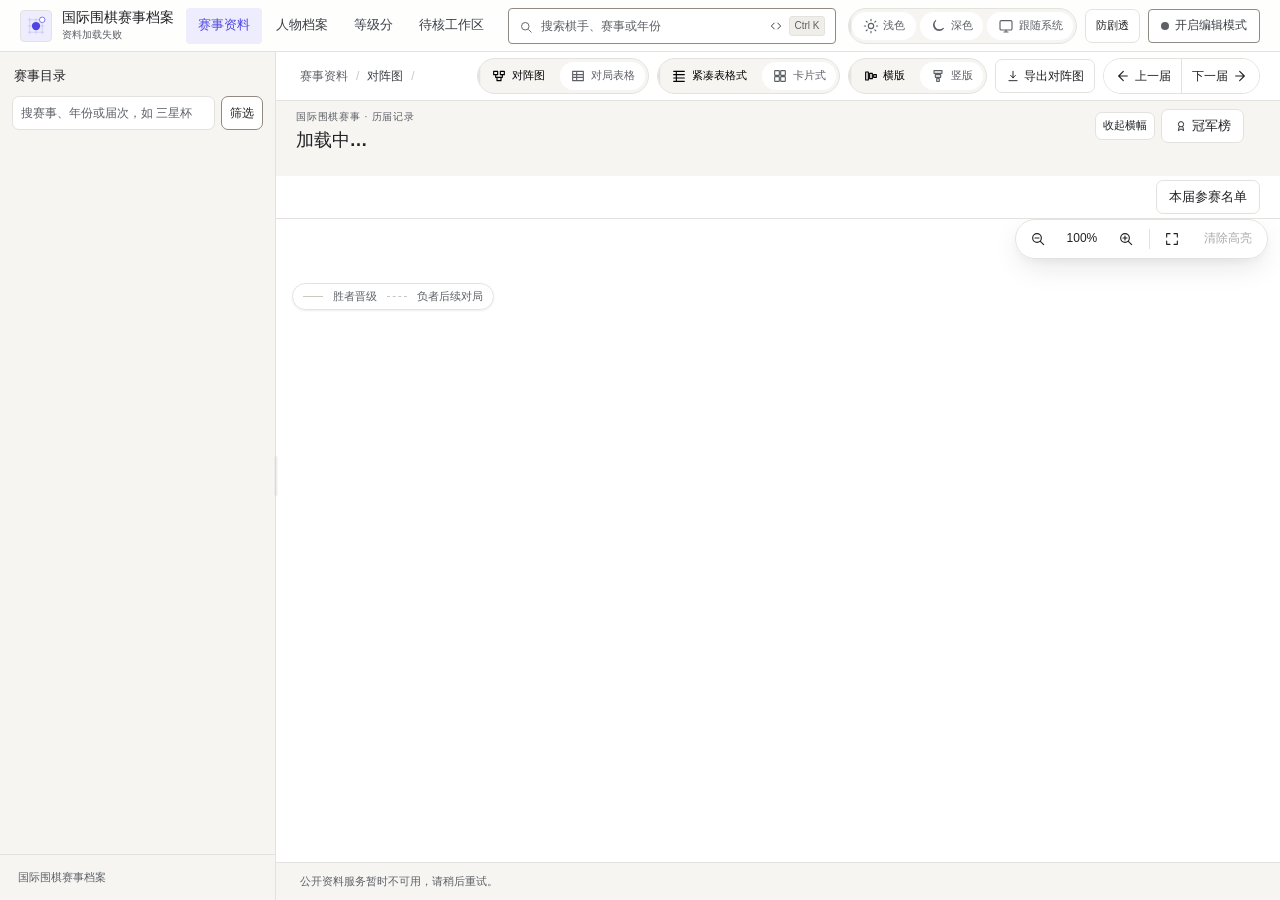
==== commit 35841a0d: "同步公开站点的赛事目录分级、预选赛树与详情交互" ====
--- a/web/index.html
+++ b/web/index.html
@@ -7,17 +7,13 @@
   <title>国际围棋赛事档案</title>
   <link rel="icon" href="favicon.ico" sizes="16x16 32x32 48x48" type="image/x-icon">
   <link rel="icon" href="assets/favicon.svg" type="image/svg+xml">
-  <!-- Load Local Data Index (editions loaded on demand over HTTP) -->
+  <!-- Load export flags; catalog & editions load on demand over HTTP -->
   <script src="data/export_flags.js"></script>
   <script>
   // 正式数据位于仓库之外，页面按需通过本地服务读取；直接双击 index.html 时给出启动指引，不留在白屏。
   window.addEventListener('DOMContentLoaded', function () {
     var publicMode = window.GO_STATS_DATA_MODE === 'public';
-    if (publicMode) return;
-    var fileProtocol = window.location.protocol === 'file:';
-    var hasIndex = window.GoStatsBoot ? window.GoStatsBoot.hasLocalIndex
-      : Array.isArray(window.TOURNAMENTS_INDEX) && window.TOURNAMENTS_INDEX.length > 0;
-    if (!fileProtocol && hasIndex) return;
+    if (publicMode || window.location.protocol !== 'file:') return;
     var banner = document.createElement('div');
     banner.style.cssText = 'margin:24px auto;padding:20px 24px;border:1px solid #b45309;border-radius:10px;background:#fffbeb;color:#78350f;font:14px/1.8 "Microsoft YaHei",sans-serif;max-width:760px';
     banner.innerHTML = '<strong>页面资料未能加载。</strong><br>'
@@ -78,44 +74,40 @@
   <!-- Main Workspace -->
   <div class="app-container">
 
-    <!-- Left Sidebar: Tournament & Edition Selection -->
+    <!-- Left Sidebar: On-demand Tournament & Edition Directory -->
     <div class="catalog-backdrop" id="catalogBackdrop" hidden></div>
     <aside class="app-sidebar" id="editionCatalog" aria-label="赛事目录">
       <div class="sidebar-heading">赛事目录<span id="sidebarCount"></span><button class="btn catalog-close" id="closeEditionCatalog" type="button">关闭</button></div>
-      <div class="sidebar-filter" id="catalogFilters">
+      <div class="catalog-bar" id="catalogControls">
+        <input id="catalogSearchInput" class="catalog-search-input" type="search" aria-label="搜索赛事、年份或届次" placeholder="搜赛事、年份或届次，如 三星杯 2024" autocomplete="off">
+        <button id="catalogFilterToggle" class="catalog-filter-btn" type="button" aria-expanded="false" aria-controls="catalogFilterPanel"><span>筛选</span><span id="catalogFilterBadge" class="catalog-filter-badge" hidden>0</span></button>
+      </div>
+      <div id="catalogFilterPanel" class="catalog-filter-panel" hidden>
         <span class="catalog-field-label" id="categoryFilterLabel">赛事大类</span>
         <div id="categoryFilter" class="category-shortcuts" role="group" aria-labelledby="categoryFilterLabel"></div>
         <div id="domesticCountrySection" hidden>
           <span class="catalog-field-label" id="domesticCountryLabel">国内棋战地区</span>
           <div id="domesticCountryFilter" class="category-shortcuts" role="group" aria-labelledby="domesticCountryLabel"></div>
         </div>
-        <span class="catalog-field-label" id="tournamentPickerLabel">选择赛事</span>
-        <div class="tournament-picker" id="tournamentPicker">
-          <button id="tournamentFilter" class="tournament-picker-trigger" type="button" aria-labelledby="tournamentPickerLabel tournamentFilterLabel" aria-haspopup="dialog" aria-expanded="false" aria-controls="tournamentPickerPanel">
-            <span id="tournamentFilterLabel">全部赛事</span>
-            <svg viewBox="0 0 24 24" fill="none" aria-hidden="true"><path d="m7 10 5 5 5-5" stroke="currentColor" stroke-width="1.6" stroke-linecap="round" stroke-linejoin="round"/></svg>
-          </button>
-          <div id="tournamentPickerPanel" class="tournament-picker-panel" role="dialog" aria-label="选择赛事" hidden>
-            <input id="tournamentPickerSearch" type="search" aria-label="搜索赛事名称" placeholder="搜索赛事名称或简称" autocomplete="off" aria-controls="tournamentPickerResults">
-            <div id="tournamentPickerResults" class="tournament-picker-results"></div>
-            <div id="tournamentPickerStatus" class="tournament-picker-status" role="status" aria-live="polite"></div>
-          </div>
-        </div>
-        <input id="catalogQueryInput" class="catalog-query-input" type="search" aria-label="按年份、赛事或棋手筛选届次" placeholder="按年份、赛事或棋手筛选届次" autocomplete="off">
-        <details class="catalog-more">
-          <summary>更多条件（形式与年份）</summary>
-          <label class="catalog-field-label" for="competitionTypeFilter">比赛形式</label>
-          <select id="competitionTypeFilter"><option value="all">全部形式</option><option value="individual">个人赛</option><option value="team">团体赛</option></select>
-          <span class="catalog-field-label" id="catalogYearRangeLabel">年份范围</span>
-          <div class="catalog-year-range" role="group" aria-labelledby="catalogYearRangeLabel">
-            <input id="catalogYearFrom" type="number" min="1900" max="2100" inputmode="numeric" aria-label="起始年份" placeholder="起始年">
-            <span aria-hidden="true">～</span>
-            <input id="catalogYearTo" type="number" min="1900" max="2100" inputmode="numeric" aria-label="结束年份" placeholder="结束年">
-          </div>
-        </details>
-        <div id="catalogActiveFilters" class="catalog-active-filters" aria-label="已选筛选条件" hidden></div>
-        <div id="catalogSummary" class="catalog-summary" role="status" aria-live="polite"></div>
-      </div>
+        <span class="catalog-field-label" id="statusFilterLabel">赛事状态</span>
+        <div id="catalogStatusFilter" class="catalog-status-group" role="group" aria-labelledby="statusFilterLabel"></div>
+        <label class="catalog-field-label" for="competitionTypeFilter">比赛形式</label>
+        <select id="competitionTypeFilter"><option value="all">全部形式</option><option value="individual">个人赛</option><option value="team">团体赛</option><option value="grouped">分组赛</option></select>
+        <span class="catalog-field-label" id="catalogYearRangeLabel">年份范围</span>
+        <div class="catalog-year-range" role="group" aria-labelledby="catalogYearRangeLabel">
+          <input id="catalogYearFrom" type="number" min="1900" max="2100" inputmode="numeric" aria-label="起始年份" placeholder="起始年">
+          <span aria-hidden="true">～</span>
+          <input id="catalogYearTo" type="number" min="1900" max="2100" inputmode="numeric" aria-label="结束年份" placeholder="结束年">
+        </div>
+        <div class="catalog-filter-footer">
+          <span id="catalogSummary" class="catalog-summary" role="status" aria-live="polite"></span>
+          <div class="catalog-filter-actions">
+            <button id="catalogFilterReset" class="btn btn-small" type="button">重置</button>
+            <button id="catalogFilterClose" class="btn btn-small" type="button">收起</button>
+          </div>
+        </div>
+      </div>
+      <div id="catalogActiveFilters" class="catalog-active-filters" aria-label="已选筛选条件" hidden></div>
       <details class="sidebar-ongoing-group" id="ongoingEditionsGroup" open hidden>
         <summary class="sidebar-ongoing-summary">
           <span>本赛进行中</span>
@@ -123,12 +115,7 @@
         </summary>
         <div class="sidebar-ongoing-list" id="ongoingEditionsList" role="group" aria-label="本赛进行中届次"></div>
       </details>
-      <div class="aside-tabs" role="tablist" aria-label="赛事状态">
-        <button class="aside-tab active" data-tab="all" type="button" role="tab">全部</button>
-        <button class="aside-tab" data-tab="active" type="button" role="tab">现行</button>
-        <button class="aside-tab" data-tab="closed" type="button" role="tab">停办</button>
-        <button class="aside-sort-btn" id="catalogSortToggle" type="button" aria-pressed="false" title="切换届次排序：当前最新优先（倒序）" aria-label="切换届次排序：当前最新优先（倒序）">最新 ↓</button>
-      </div>
+      <div id="catalogSubheader" class="catalog-subheader" hidden></div>
       <div class="aside-list" id="editionList"></div>
       <div class="sidebar-footer">国际围棋赛事档案</div>
       <div class="sidebar-resizer" id="sidebarResizer" role="separator" aria-orientation="vertical" aria-label="调整赛事目录宽度" aria-controls="editionList" aria-valuemin="13" aria-valuemax="26" aria-valuenow="17.25" tabindex="0" title="拖动调整宽度；双击恢复默认"></div>
--- a/web/viewer.css
+++ b/web/viewer.css
@@ -627,7 +627,7 @@
   flex: 0 0 auto;
   align-items: center;
   justify-content: space-between;
-  padding: 1.375rem 1.125rem 0.875rem;
+  padding: 0.9rem 0.875rem 0.6rem;
   font-weight: 600;
 }
 
@@ -637,132 +637,19 @@
   font-weight: 400;
 }
 
-.sidebar-filter {
+.catalog-bar {
+  display: flex;
   flex: 0 0 auto;
-  margin: 0 var(--space-4) 0.875rem;
-}
-
-.sidebar-filter select {
-  width: 100%;
-  padding: 0.5625rem 0.625rem;
-  color: var(--text-main);
-  background: var(--bg-secondary);
-  border: 1px solid var(--border-color);
-  border-radius: var(--radius);
-}
-
-.catalog-field-label {
-  display: block;
-  margin: var(--space-3) 0 var(--space-1-5);
-  color: var(--text-muted);
-  font-size: var(--text-sm);
-}
-
-.catalog-field-label:first-child {
-  margin-top: 0;
-}
-
-.category-shortcuts {
-  display: grid;
-  grid-template-columns: repeat(2, minmax(0, 1fr));
+  align-items: center;
   gap: var(--space-1-5);
-}
-
-.category-shortcuts > :first-child {
-  grid-column: 1 / -1;
-}
-
-.category-shortcut {
-  display: flex;
-  align-items: center;
-  justify-content: space-between;
-  gap: var(--space-1);
+  margin: 0 var(--space-3) var(--space-2);
+}
+
+.catalog-search-input {
+  flex: 1 1 auto;
   min-width: 0;
-  min-height: 2rem;
-  padding: var(--space-1-5) var(--space-2);
-  border: 1px solid var(--border-color);
-  border-radius: var(--radius);
-  background: var(--bg-secondary);
-  color: var(--text-main);
-  text-align: left;
-  font-size: var(--text-sm);
-}
-
-.category-shortcut:hover,
-.tournament-picker-option:hover {
-  background: var(--bg-tertiary);
-}
-
-.category-shortcut[aria-pressed="true"] {
-  border-color: var(--accent);
-  background: var(--accent-soft);
-  color: var(--accent);
-}
-
-.category-shortcut-count {
-  flex: 0 0 auto;
-  color: var(--text-muted);
-  font-variant-numeric: tabular-nums;
-}
-
-.tournament-picker {
-  position: relative;
-}
-
-.tournament-picker-trigger {
-  display: flex;
-  align-items: center;
-  justify-content: space-between;
-  gap: var(--space-2);
-  width: 100%;
-  min-height: var(--control-md);
-  padding: var(--space-2) var(--space-2-5);
-  border: 1px solid var(--border-color);
-  border-radius: var(--radius);
-  background: var(--bg-secondary);
-  color: var(--text-main);
-  text-align: left;
-}
-
-.tournament-picker-trigger span {
-  min-width: 0;
-  overflow-wrap: anywhere;
-}
-
-.tournament-picker-trigger svg {
-  flex: 0 0 1rem;
-  width: 1rem;
-  height: 1rem;
-  transition: transform 0.15s ease;
-}
-
-.tournament-picker-trigger[aria-expanded="true"] {
-  border-color: var(--accent);
-}
-
-.tournament-picker-trigger[aria-expanded="true"] svg {
-  transform: rotate(180deg);
-}
-
-.tournament-picker-panel {
-  position: absolute;
-  inset: calc(100% + var(--space-1-5)) 0 auto;
-  z-index: 30;
-  display: flex;
-  flex-direction: column;
-  max-height: min(27rem, 50vh);
-  padding: var(--space-2);
-  border: 1px solid var(--border-color);
-  border-radius: var(--radius-lg);
-  background: var(--bg-secondary);
-  box-shadow: var(--shadow);
-}
-
-#tournamentPickerSearch {
-  flex: 0 0 auto;
-  width: 100%;
-  min-width: 0;
-  padding: var(--space-2);
+  height: var(--control-md);
+  padding: 0 var(--space-2);
   border: 1px solid var(--control-border);
   border-radius: var(--radius);
   background: var(--surface-input);
@@ -770,75 +657,129 @@
   font-size: var(--text-sm);
 }
 
-.tournament-picker-results {
-  min-height: 0;
-  margin-top: var(--space-1-5);
+.catalog-filter-btn {
+  display: inline-flex;
+  flex: 0 0 auto;
+  align-items: center;
+  gap: 0.3rem;
+  height: var(--control-md);
+  padding: 0 var(--space-2);
+  border: 1px solid var(--control-border);
+  border-radius: var(--radius);
+  background: var(--bg-secondary);
+  color: var(--text-main);
+  font-size: var(--text-sm);
+  white-space: nowrap;
+  cursor: pointer;
+}
+
+.catalog-filter-btn:hover {
+  background: var(--bg-tertiary);
+}
+
+.catalog-filter-btn[aria-expanded="true"],
+.catalog-filter-btn.has-filters {
+  border-color: var(--accent);
+  background: var(--accent-soft);
+  color: var(--accent);
+}
+
+.catalog-filter-badge {
+  display: inline-flex;
+  align-items: center;
+  justify-content: center;
+  min-width: 1.15rem;
+  height: 1.15rem;
+  padding: 0 0.3rem;
+  border-radius: 999px;
+  background: var(--accent);
+  color: var(--bg-secondary);
+  font-size: 0.7rem;
+  font-weight: 600;
+  font-variant-numeric: tabular-nums;
+}
+
+.catalog-filter-panel {
+  flex: 0 0 auto;
+  max-height: min(26rem, 54vh);
+  margin: 0 var(--space-3) var(--space-2);
+  padding: var(--space-2-5);
   overflow-y: auto;
   overscroll-behavior: contain;
-}
-
-.tournament-picker-option {
-  display: flex;
-  flex-wrap: wrap;
+  border: 1px solid var(--border-color);
+  border-radius: var(--radius);
+  background: var(--bg-secondary);
+  box-shadow: var(--shadow);
+}
+
+.catalog-filter-panel select {
+  width: 100%;
+  padding: 0.45rem 0.55rem;
+  color: var(--text-main);
+  background: var(--surface-input);
+  border: 1px solid var(--control-border);
+  border-radius: var(--radius);
+  font-size: var(--text-sm);
+}
+
+.catalog-field-label {
+  display: block;
+  margin: var(--space-2-5) 0 var(--space-1);
+  color: var(--text-muted);
+  font-size: var(--text-xs);
+}
+
+.catalog-field-label:first-child {
+  margin-top: 0;
+}
+
+.category-shortcuts {
+  display: grid;
+  grid-template-columns: repeat(2, minmax(0, 1fr));
+  gap: var(--space-1);
+}
+
+.category-shortcuts > :first-child {
+  grid-column: 1 / -1;
+}
+
+.catalog-status-group {
+  display: grid;
+  grid-template-columns: repeat(3, minmax(0, 1fr));
+  gap: var(--space-1);
+}
+
+.category-shortcut {
+  display: flex;
   align-items: center;
   justify-content: space-between;
-  gap: var(--space-1) var(--space-2);
-  width: 100%;
-  padding: var(--space-2);
-  border: 0;
+  gap: 0.25rem;
+  min-width: 0;
+  min-height: 1.85rem;
+  padding: 0.25rem 0.45rem;
+  border: 1px solid var(--border-color);
   border-radius: var(--radius-sm);
-  background: transparent;
+  background: var(--bg-primary);
   color: var(--text-main);
   text-align: left;
-}
-
-.tournament-picker-option[aria-pressed="true"] {
+  font-size: var(--text-xs);
+  cursor: pointer;
+}
+
+.category-shortcut:hover {
+  background: var(--bg-tertiary);
+}
+
+.category-shortcut[aria-pressed="true"] {
+  border-color: var(--accent);
   background: var(--accent-soft);
   color: var(--accent);
 }
 
-.tournament-picker-name {
-  overflow-wrap: anywhere;
-}
-
-.tournament-picker-meta,
-.tournament-picker-group,
-.tournament-picker-status {
-  color: var(--text-muted);
-  font-size: var(--text-xs);
-}
-
-.tournament-picker-meta {
-  white-space: nowrap;
-}
-
-.tournament-picker-group {
-  display: flex;
-  justify-content: space-between;
-  gap: var(--space-2);
-  padding: var(--space-3) var(--space-2) var(--space-1);
-}
-
-.tournament-picker-status {
+.category-shortcut-count {
   flex: 0 0 auto;
-  padding: var(--space-2) var(--space-2) 0;
-  border-top: 1px solid var(--border-color);
-}
-
-.catalog-query-input {
-  width: 100%;
-  min-width: 0;
-  margin-top: var(--space-2);
-  padding: var(--space-1-5) var(--space-2-5);
-  border: 1px solid var(--control-border);
-  border-radius: var(--radius);
-  background: var(--surface-input);
-  color: var(--text-main);
-  font-size: var(--text-sm);
-}
-
-.catalog-more {
-  margin-top: var(--space-2);
+  color: var(--text-muted);
+  font-variant-numeric: tabular-nums;
 }
 
 .catalog-year-range {
@@ -850,7 +791,7 @@
 .catalog-year-range input {
   flex: 1 1 0;
   min-width: 0;
-  padding: var(--space-1-5) var(--space-2);
+  padding: 0.35rem 0.45rem;
   border: 1px solid var(--control-border);
   border-radius: var(--radius);
   background: var(--surface-input);
@@ -865,33 +806,49 @@
   font-size: var(--text-xs);
 }
 
-.catalog-more summary {
-  padding: var(--space-1-5) 0;
-  color: var(--text-muted);
-  font-size: var(--text-sm);
-  cursor: pointer;
+.catalog-filter-footer {
+  display: flex;
+  align-items: center;
+  justify-content: space-between;
+  gap: var(--space-2);
+  margin-top: var(--space-2-5);
+  padding-top: var(--space-2);
+  border-top: 1px solid var(--border-color);
+}
+
+.catalog-filter-actions {
+  display: flex;
+  gap: var(--space-1);
+}
+
+.catalog-summary {
+  color: var(--text-muted);
+  font-size: var(--text-xs);
+  font-variant-numeric: tabular-nums;
 }
 
 .catalog-active-filters {
   display: flex;
+  flex: 0 0 auto;
   flex-wrap: wrap;
-  gap: var(--space-1-5);
-  margin-top: var(--space-2);
+  gap: var(--space-1);
+  margin: 0 var(--space-3) var(--space-2);
 }
 
 .catalog-filter-chip,
 .catalog-reset {
   display: inline-flex;
   align-items: center;
-  gap: var(--space-1-5);
+  gap: 0.25rem;
   min-width: 0;
-  padding: var(--space-1) var(--space-1-5);
+  padding: 0.15rem 0.45rem;
   border: 1px solid var(--border-color);
   border-radius: var(--radius-sm);
   background: var(--bg-secondary);
   color: var(--text-secondary);
   font-size: var(--text-xs);
   overflow-wrap: anywhere;
+  cursor: pointer;
 }
 
 .catalog-reset {
@@ -900,31 +857,59 @@
   color: var(--accent);
 }
 
-.catalog-summary {
-  margin-top: var(--space-2);
-  color: var(--text-muted);
-  font-size: var(--text-xs);
-}
-
-.catalog-empty {
-  padding: var(--space-4) var(--space-2);
-  color: var(--text-muted);
+.catalog-subheader {
+  display: flex;
+  flex: 0 0 auto;
+  align-items: center;
+  gap: var(--space-1);
+  margin: 0 var(--space-3) var(--space-1-5);
+  padding-bottom: var(--space-1-5);
+  border-bottom: 1px solid var(--border-color);
+}
+
+.catalog-back-btn {
+  flex: 0 0 auto;
+  padding: 0.2rem 0.45rem;
+  border: 1px solid var(--border-color);
+  border-radius: var(--radius-sm);
+  background: var(--bg-secondary);
+  color: var(--text-secondary);
+  font-size: var(--text-xs);
+  white-space: nowrap;
+  cursor: pointer;
+}
+
+.catalog-back-btn:hover {
+  background: var(--bg-tertiary);
+  color: var(--text-main);
+}
+
+.catalog-sub-title {
+  flex: 1 1 auto;
+  min-width: 0;
+  overflow: hidden;
+  text-overflow: ellipsis;
+  white-space: nowrap;
   font-size: var(--text-sm);
-}
-
-.aside-tabs {
-  display: flex;
+  font-weight: 600;
+  color: var(--text-main);
+}
+
+.catalog-sort-select {
   flex: 0 0 auto;
-  align-items: center;
-  gap: 0.625rem;
-  margin: 0 var(--space-4) var(--space-3);
-  border-bottom: 1px solid var(--border-color);
+  max-width: 6.2rem;
+  padding: 0.2rem 0.3rem;
+  border: 1px solid var(--border-color);
+  border-radius: var(--radius-sm);
+  background: var(--bg-secondary);
+  color: var(--text-secondary);
+  font-size: var(--text-xs);
 }
 
 .aside-sort-btn {
   margin-left: auto;
   flex: 0 0 auto;
-  padding: 0.25rem 0.5rem;
+  padding: 0.2rem 0.45rem;
   border: 1px solid var(--border-color);
   border-radius: var(--radius-sm);
   background: var(--bg-secondary);
@@ -945,20 +930,330 @@
   color: var(--accent);
 }
 
-.aside-tab {
-  padding: var(--space-2) 0;
+.catalog-section-head {
+  display: flex;
+  align-items: center;
+  justify-content: space-between;
+  gap: var(--space-2);
+  padding: var(--space-2) var(--space-1-5) var(--space-1);
+  color: var(--text-muted);
+  font-size: var(--text-xs);
+  font-weight: 600;
+  letter-spacing: 0.04em;
+}
+
+.catalog-section-action {
+  padding: 0.1rem 0.35rem;
   border: 0;
-  border-bottom: 2px solid transparent;
+  border-radius: var(--radius-xs);
   background: transparent;
-  color: var(--text-muted);
+  color: var(--accent);
+  font-size: var(--text-xs);
+  cursor: pointer;
+}
+
+.catalog-section-action:hover {
+  background: var(--accent-soft);
+}
+
+.catalog-tournament-row {
+  display: flex;
+  align-items: center;
+  gap: 0.2rem;
+  margin: 2px 0;
+  border-radius: var(--radius-sm);
+}
+
+.catalog-tournament-btn {
+  display: flex;
+  flex: 1 1 auto;
+  align-items: center;
+  justify-content: space-between;
+  gap: var(--space-1-5);
+  min-width: 0;
+  padding: 0.45rem 0.55rem;
+  border: 1px solid transparent;
+  border-radius: var(--radius-sm);
+  background: transparent;
+  color: var(--text-main);
+  text-align: left;
+  cursor: pointer;
+}
+
+.catalog-tournament-btn:hover,
+.catalog-recent-row:hover {
+  background: var(--bg-tertiary);
+}
+
+.catalog-tournament-row.is-active .catalog-tournament-btn,
+.catalog-tournament-btn.is-kbd-active {
+  border-color: var(--accent);
+  background: var(--accent-soft);
+  color: var(--accent);
+}
+
+.catalog-tournament-main {
+  display: flex;
+  flex: 1 1 auto;
+  flex-direction: column;
+  min-width: 0;
+}
+
+.catalog-tournament-name {
+  display: inline-flex;
+  flex-wrap: wrap;
+  align-items: center;
+  gap: 0.3rem;
   font-size: var(--text-sm);
+  font-weight: 500;
+  overflow-wrap: anywhere;
+}
+
+.catalog-tournament-sub {
+  margin-top: 0.1rem;
+  color: var(--text-muted);
+  font-size: var(--text-xs);
+  overflow-wrap: anywhere;
+}
+
+.catalog-tournament-meta {
+  flex: 0 0 auto;
+  color: var(--text-muted);
+  font-size: var(--text-xs);
+  font-variant-numeric: tabular-nums;
+  white-space: nowrap;
+}
+
+.catalog-status-tag {
+  padding: 0 0.3rem;
+  border: 1px solid var(--border-color);
+  border-radius: var(--radius-xs);
+  color: var(--text-muted);
+  font-size: 0.6875rem;
+  font-weight: 400;
+}
+
+.catalog-pin-btn {
+  display: inline-flex;
+  flex: 0 0 auto;
+  align-items: center;
+  justify-content: center;
+  width: 1.65rem;
+  height: 1.65rem;
+  padding: 0;
+  border: 0;
+  border-radius: var(--radius-sm);
+  background: transparent;
+  color: var(--text-muted);
+  font-size: 0.9rem;
   cursor: pointer;
 }
 
-.aside-tab.active {
+.catalog-pin-btn:hover {
+  background: var(--bg-tertiary);
+  color: var(--accent);
+}
+
+.catalog-pin-btn[aria-pressed="true"] {
+  color: var(--accent-gold, var(--accent));
+}
+
+.catalog-recent-list {
+  display: flex;
+  flex-direction: column;
+  gap: 2px;
+}
+
+.catalog-recent-row {
+  display: flex;
+  flex-direction: column;
+  width: 100%;
+  padding: 0.4rem 0.55rem;
+  border: 1px solid transparent;
+  border-radius: var(--radius-sm);
+  background: transparent;
+  color: var(--text-main);
+  text-align: left;
+  cursor: pointer;
+}
+
+.catalog-recent-row.active {
+  border-color: var(--accent);
+  background: var(--accent-soft);
+}
+
+.catalog-recent-title {
+  font-size: var(--text-sm);
+  overflow-wrap: anywhere;
+}
+
+.catalog-recent-meta {
+  color: var(--text-muted);
+  font-size: var(--text-xs);
+  overflow-wrap: anywhere;
+}
+
+.catalog-all-entry,
+.catalog-load-more {
+  display: flex;
+  align-items: center;
+  justify-content: space-between;
+  width: 100%;
+  margin-top: var(--space-3);
+  padding: 0.55rem 0.7rem;
+  border: 1px solid var(--border-color);
+  border-radius: var(--radius);
+  background: var(--bg-secondary);
+  color: var(--text-main);
+  font-size: var(--text-sm);
+  font-weight: 600;
+  cursor: pointer;
+}
+
+.catalog-load-more {
+  justify-content: center;
+  font-weight: 500;
+  color: var(--text-secondary);
+}
+
+.catalog-all-entry:hover,
+.catalog-load-more:hover {
+  border-color: var(--accent);
+  background: var(--bg-tertiary);
+}
+
+.catalog-all-count {
+  color: var(--text-muted);
+  font-size: var(--text-xs);
+  font-weight: 400;
+}
+
+.catalog-config-toolbar {
+  display: flex;
+  flex-direction: column;
+  gap: var(--space-1-5);
+  margin-bottom: var(--space-2);
+  padding: var(--space-2);
+  border: 1px solid var(--border-color);
+  border-radius: var(--radius);
+  background: var(--bg-secondary);
+}
+
+.catalog-config-add {
+  position: relative;
+}
+
+.catalog-config-input {
+  width: 100%;
+  min-width: 0;
+  padding: 0.38rem 0.5rem;
+  border: 1px solid var(--control-border);
+  border-radius: var(--radius-sm);
+  background: var(--surface-input);
+  color: var(--text-main);
+  font-size: var(--text-sm);
+}
+
+.catalog-config-results {
+  margin-top: var(--space-1);
+  max-height: 12rem;
+  overflow-y: auto;
+  border: 1px solid var(--border-color);
+  border-radius: var(--radius-sm);
+  background: var(--bg-primary);
+}
+
+.catalog-config-add-item {
+  display: flex;
+  align-items: center;
+  justify-content: space-between;
+  gap: var(--space-1);
+  width: 100%;
+  padding: 0.35rem 0.5rem;
+  border: 0;
+  background: transparent;
+  color: var(--text-main);
+  font-size: var(--text-xs);
+  text-align: left;
+  cursor: pointer;
+}
+
+.catalog-config-add-item:hover:not(:disabled) {
+  background: var(--bg-tertiary);
+}
+
+.catalog-config-add-item:disabled {
+  color: var(--text-muted);
+  cursor: default;
+}
+
+.catalog-config-row {
+  display: flex;
+  align-items: center;
+  justify-content: space-between;
+  gap: var(--space-1);
+  padding: 0.3rem 0.45rem;
+  margin: 2px 0;
+  border: 1px solid var(--border-color);
+  border-radius: var(--radius-sm);
+  background: var(--bg-secondary);
+}
+
+.catalog-config-name {
+  min-width: 0;
+  flex: 1 1 auto;
+  overflow: hidden;
+  text-overflow: ellipsis;
+  white-space: nowrap;
+  font-size: var(--text-sm);
+}
+
+.catalog-config-actions {
+  display: inline-flex;
+  flex: 0 0 auto;
+  gap: 0.15rem;
+}
+
+.catalog-mini-btn {
+  width: 1.45rem;
+  height: 1.45rem;
+  padding: 0;
+  border: 1px solid var(--border-color);
+  border-radius: var(--radius-xs);
+  background: var(--bg-primary);
+  color: var(--text-secondary);
+  font-size: var(--text-xs);
+  cursor: pointer;
+}
+
+.catalog-mini-btn:hover:not(:disabled) {
+  background: var(--bg-tertiary);
+  color: var(--text-main);
+}
+
+.catalog-mini-btn:disabled {
+  opacity: 0.4;
+  cursor: default;
+}
+
+.catalog-mini-remove:hover:not(:disabled) {
   border-color: var(--accent);
   color: var(--accent);
-  font-weight: 600;
+}
+
+.edition-item.is-kbd-active {
+  border-color: var(--accent);
+  background: var(--accent-soft);
+}
+
+.catalog-empty {
+  padding: var(--space-4) var(--space-2);
+  color: var(--text-muted);
+  font-size: var(--text-sm);
+}
+
+.catalog-empty p {
+  margin: 0 0 var(--space-2);
 }
 
 .aside-list {
@@ -3724,6 +4019,23 @@
   color: var(--accent);
 }
 
+.prelim-nav-sep {
+  align-self: stretch;
+  width: 1px;
+  margin-block: var(--space-1);
+  background: var(--border-color);
+  flex: 0 0 auto;
+}
+
+.prelim-mode-chip {
+  justify-content: center;
+  font-weight: 650;
+}
+
+.prelim-group-chip {
+  min-width: 0;
+}
+
 /* 5.7 核查工作区 */
 .review-info {
   margin-top: var(--space-3);
@@ -5187,61 +5499,20 @@
     display: none;
   }
 
-  .sidebar-filter {
-    margin: var(--space-2-5) var(--space-3) var(--space-2);
-  }
-
-  .sidebar-filter > .catalog-field-label {
-    display: none;
-  }
-
-  .category-shortcuts {
-    margin-bottom: var(--space-2);
-  }
-
-  .catalog-more {
-    margin-top: var(--space-1);
-  }
-
-  .catalog-more[open] {
-    display: grid;
-    grid-template-columns: minmax(0, 1fr) minmax(0, 2fr);
-    align-items: center;
-    gap: var(--space-1) var(--space-2);
-  }
-
-  .catalog-more summary {
-    grid-column: 1 / -1;
-  }
-
-  .catalog-more .catalog-field-label {
-    margin: 0;
-  }
-
-  .tournament-picker-panel {
-    max-height: min(24rem, 50dvh);
-  }
-
-  .aside-tabs {
-    gap: var(--space-3);
-    margin: 0 var(--space-4);
+  .catalog-bar {
+    margin: var(--space-2) var(--space-3) var(--space-1-5);
+  }
+
+  .catalog-filter-panel {
+    max-height: min(22rem, 48dvh);
   }
 
   .aside-list {
-    flex: 0 0 4.75rem;
-    display: flex;
-    flex-direction: row;
-    gap: 2px;
-    padding: var(--space-1-5) var(--space-2-5);
-    overflow-x: auto;
-    overflow-y: hidden;
-  }
-
-  .edition-item {
     flex: 0 0 auto;
-    min-width: 11.875rem;
-    margin: 0 3px;
-    padding: 0.5625rem;
+    max-height: 12rem;
+    padding: var(--space-1) var(--space-2-5);
+    overflow-y: auto;
+    overflow-x: hidden;
   }
 
   .workspace-toolbar,
@@ -6113,9 +6384,10 @@
 
 /* 只给可逆的界面状态加短过渡；棋盘逐手与研究落子保持即时。 */
 .edition-item,
+.catalog-tournament-btn,
+.catalog-recent-row,
 .nav-link,
 .view-toggle-btn,
-.aside-tab,
 .command-option {
   transition: background-color 0.12s ease, border-color 0.12s ease, color 0.12s ease;
 }
@@ -6129,9 +6401,10 @@
 @media (prefers-reduced-motion: reduce) {
   .app-sidebar,
   .edition-item,
+  .catalog-tournament-btn,
+  .catalog-recent-row,
   .nav-link,
   .view-toggle-btn,
-  .aside-tab,
   .command-option,
   .command-dialog[open],
   .edit-mode-status,
@@ -6140,10 +6413,6 @@
   .sidebar-resizer::before {
     animation: none !important;
     transition: none !important;
-  }
-
-  .tournament-picker-trigger svg {
-    transition: none;
   }
 }
 
@@ -6627,6 +6896,7 @@
   font-weight: 600;
 }
 
+
 /* 首页侧栏：本赛进行中快捷分组（独立于 #editionList，不影响目录筛选与排序计数） */
 .sidebar-ongoing-group {
   flex: 0 0 auto;
--- a/web/viewer-bracket-orient.css
+++ b/web/viewer-bracket-orient.css
@@ -610,6 +610,7 @@
 
   .app-sidebar .aside-list {
     flex: 1 1 auto;
+    max-height: none;
     min-height: 9rem;
     flex-direction: column;
     overflow-y: auto;
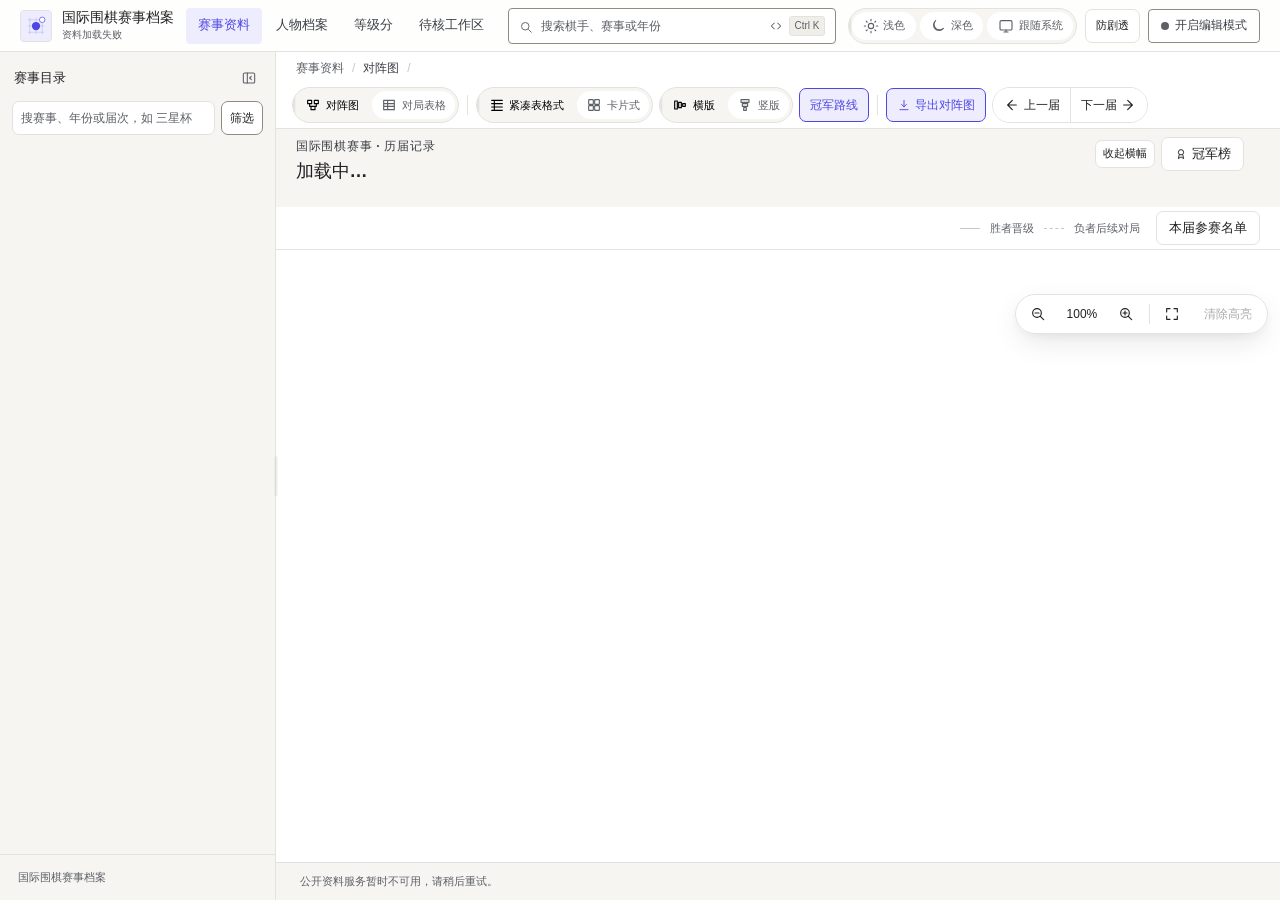
==== commit 746d8cbd: "同步公开站点的棋手资料页优化、四人双败分组签表与样式更新" ====
--- a/web/index.html
+++ b/web/index.html
@@ -77,7 +77,14 @@
     <!-- Left Sidebar: On-demand Tournament & Edition Directory -->
     <div class="catalog-backdrop" id="catalogBackdrop" hidden></div>
     <aside class="app-sidebar" id="editionCatalog" aria-label="赛事目录">
-      <div class="sidebar-heading">赛事目录<span id="sidebarCount"></span><button class="btn catalog-close" id="closeEditionCatalog" type="button">关闭</button></div>
+      <div class="sidebar-heading">
+        <span class="sidebar-heading-title">赛事目录</span>
+        <span id="sidebarCount" class="sidebar-heading-count"></span>
+        <button class="sidebar-collapse-btn" id="btnCollapseSidebar" type="button" aria-controls="editionCatalog" aria-expanded="true" title="收起赛事目录 (Ctrl+B)" aria-label="收起赛事目录">
+          <svg viewBox="0 0 24 24" fill="none" aria-hidden="true"><rect x="3.5" y="4.5" width="17" height="15" rx="2" stroke="currentColor" stroke-width="1.6"/><path d="M9.5 4.5v15M15.5 9.5 13 12l2.5 2.5" stroke="currentColor" stroke-width="1.6" stroke-linecap="round" stroke-linejoin="round"/></svg>
+        </button>
+        <button class="btn catalog-close" id="closeEditionCatalog" type="button">关闭</button>
+      </div>
       <div class="catalog-bar" id="catalogControls">
         <input id="catalogSearchInput" class="catalog-search-input" type="search" aria-label="搜索赛事、年份或届次" placeholder="搜赛事、年份或届次，如 三星杯 2024" autocomplete="off">
         <button id="catalogFilterToggle" class="catalog-filter-btn" type="button" aria-expanded="false" aria-controls="catalogFilterPanel"><span>筛选</span><span id="catalogFilterBadge" class="catalog-filter-badge" hidden>0</span></button>
@@ -124,6 +131,10 @@
     <!-- Main View: Tournament Banner & Bracket -->
     <main id="mainView" class="app-main" data-view-mode="wiki">
       <div class="workspace-toolbar">
+        <button class="btn sidebar-expand-btn" id="btnExpandSidebar" type="button" aria-controls="editionCatalog" aria-expanded="false" title="展开赛事目录 (Ctrl+B)" aria-label="展开赛事目录">
+          <svg viewBox="0 0 24 24" fill="none" aria-hidden="true"><rect x="3.5" y="4.5" width="17" height="15" rx="2" stroke="currentColor" stroke-width="1.6"/><path d="M9.5 4.5v15M13 9.5 15.5 12 13 14.5" stroke="currentColor" stroke-width="1.6" stroke-linecap="round" stroke-linejoin="round"/></svg>
+          <span>赛事目录</span>
+        </button>
         <nav class="breadcrumbs" aria-label="当前位置">
           <button class="crumb" id="crumbHome" type="button">赛事资料</button>
           <span class="crumb-sep" aria-hidden="true">/</span>
@@ -140,6 +151,7 @@
           </div>
           <button class="btn workspace-more-toggle" id="workspaceMoreToggle" type="button" aria-controls="workspaceMore" aria-expanded="false">更多</button>
           <div class="workspace-more" id="workspaceMore">
+          <span class="toolbar-divider" aria-hidden="true"></span>
           <div class="view-toggle-group" data-segmented aria-label="对阵呈现">
             <button class="view-toggle-btn active" id="btnViewWiki" data-mode="wiki" type="button"><svg viewBox="0 0 24 24" aria-hidden="true"><path d="M4 5h16M4 10h16M4 15h16M4 20h16M8 5v15"/></svg>紧凑表格式</button>
             <button class="view-toggle-btn" id="btnViewModern" data-mode="modern" type="button"><svg viewBox="0 0 24 24" aria-hidden="true"><rect x="4" y="4" width="7" height="7" rx="1"/><rect x="13" y="4" width="7" height="7" rx="1"/><rect x="4" y="13" width="7" height="7" rx="1"/><rect x="13" y="13" width="7" height="7" rx="1"/></svg>卡片式</button>
@@ -151,7 +163,9 @@
             <button class="view-toggle-btn" id="btnOrientVertical" data-orient="vertical" type="button" aria-pressed="false" title="轮次自上而下排列"><svg viewBox="0 0 24 24" aria-hidden="true"><path d="M6 4h12v4H6zM8 10h8v4H8zM10 16h4v4h-4z"/></svg>竖版</button>
             <span class="segment-indicator" aria-hidden="true"></span>
           </div>
-          <button class="btn view-tool-btn" id="btnExportBracket" type="button"><svg viewBox="0 0 24 24" fill="none" aria-hidden="true"><path d="M12 4v11m0 0 4-4m-4 4-4-4M5 20h14" stroke="currentColor" stroke-width="1.6" stroke-linecap="round" stroke-linejoin="round"/></svg>导出对阵图</button>
+          <button class="btn view-tool-btn is-active" id="btnChampionPath" type="button" aria-pressed="true" title="突出显示本届冠军的晋级连线">冠军路线</button>
+          <span class="toolbar-divider" aria-hidden="true"></span>
+          <button class="btn view-tool-btn btn-export-primary" id="btnExportBracket" type="button"><svg viewBox="0 0 24 24" fill="none" aria-hidden="true"><path d="M12 4v11m0 0 4-4m-4 4-4-4M5 20h14" stroke="currentColor" stroke-width="1.6" stroke-linecap="round" stroke-linejoin="round"/></svg>导出对阵图</button>
           <div class="edition-navigation">
             <button class="btn" id="btnPrevEd" type="button"><svg viewBox="0 0 24 24" aria-hidden="true"><path d="m14 5-7 7 7 7M7 12h13"/></svg>上一届</button>
             <button class="btn" id="btnNextEd" type="button">下一届<svg viewBox="0 0 24 24" aria-hidden="true"><path d="m10 5 7 7-7 7M17 12H4"/></svg></button>
@@ -189,14 +203,21 @@
         </div>
         <nav class="bracket-rounds" id="bracketRoundNav" aria-label="跳转到轮次" hidden></nav>
         <div class="board-controls">
+          <div class="board-legend" aria-label="连线图例"><i class="legend-line"></i>胜者晋级<i class="legend-line loser"></i>负者后续对局</div>
+          <button class="btn btn-small double-loser-toggle" id="btnToggleLoserLines" type="button" aria-pressed="true" hidden>跌落虚线：显示</button>
           <button class="btn edition-roster-btn" id="btnEditionRoster" type="button">本届参赛名单</button>
         </div>
       </div>
       <div id="editModeStatus" class="edit-mode-status" role="status" aria-live="polite"></div>
       <div id="editorSyncStatus" class="editor-sync" role="status" aria-live="polite"></div>
       <div class="bracket-viewport" id="viewport">
+        <div class="highlight-status-anchor" aria-live="polite">
+          <div class="highlight-status-bar" id="highlightStatusBar" role="status" hidden>
+            <span class="highlight-status-label" id="highlightStatusText"></span>
+            <button class="btn btn-small highlight-status-clear" id="btnHighlightStatusClear" type="button">清除高亮 ×</button>
+          </div>
+        </div>
         <div class="bracket-canvas" id="canvas"><svg class="svg-connectors" id="svgConnectors"></svg></div>
-        <div class="board-legend board-legend--floating" aria-label="连线图例"><i class="legend-line"></i>胜者晋级<i class="legend-line loser"></i>负者后续对局</div>
         <div class="bracket-toolbar" aria-label="对阵图视角">
           <button class="tool-btn" id="btnZoomOut" title="缩小" aria-label="缩小" type="button"><svg viewBox="0 0 24 24" aria-hidden="true"><circle cx="10.5" cy="10.5" r="6.5"/><path d="M7.5 10.5h6m2 5 5 5"/></svg></button>
           <button class="tool-btn tool-btn--reset" id="btnResetZoom" title="恢复100%并回到左上角" type="button">100%</button>
@@ -485,6 +506,26 @@
         </label>
         <p class="export-setting-hint" id="exportScopeHint">全部循环圈分组自上而下排列。</p>
       </div>
+      <div id="exportOrientationField">
+        <label class="export-setting" for="exportOrientation">
+          <span>导出排布方向</span>
+          <select id="exportOrientation" aria-describedby="exportOrientationHint">
+            <option value="current">跟随当前视图</option>
+            <option value="horizontal">横版（自左向右）</option>
+            <option value="vertical">竖版（自上而下）</option>
+          </select>
+        </label>
+        <p class="export-setting-hint" id="exportOrientationHint">导出时按当前页面排布方向生成。</p>
+      </div>
+      <label class="export-setting" for="exportScale">
+        <span>PNG 清晰度倍率</span>
+        <select id="exportScale" aria-describedby="exportScaleHint">
+          <option value="1">1× 标准</option>
+          <option value="2" selected>2× 高清</option>
+          <option value="3">3× 超清（打印适用）</option>
+        </select>
+      </label>
+      <p class="export-setting-hint" id="exportScaleHint">仅对 PNG 导出生效；超大图会自动按浏览器上限收敛。</p>
       <label class="export-setting" for="exportHeaderStyle">
         <span>标题样式</span>
         <select id="exportHeaderStyle" aria-describedby="exportHeaderStyleHint">
@@ -508,6 +549,11 @@
         <span>显示对局编号</span>
       </label>
       <p class="export-setting-hint" id="exportShowMatchNumberHint">导出结果不显示对局编号。</p>
+      <label class="export-check" for="exportShowSeriesDates">
+        <input type="checkbox" id="exportShowSeriesDates" aria-describedby="exportShowSeriesDatesHint">
+        <span>显示番棋每局日期</span>
+      </label>
+      <p class="export-setting-hint" id="exportShowSeriesDatesHint">导出结果不显示番棋逐局日期。</p>
       <p id="exportStatus" role="status" aria-live="polite"></p>
       <div class="dialog-actions">
         <button class="btn btn-gold" id="btnExportPng" type="button">导出 PNG 图片</button>
@@ -524,6 +570,7 @@
   <script src="viewer-catalog.js"></script>
   <script src="viewer-team.js"></script>
   <script src="viewer-league.js"></script>
+  <script src="viewer-group-double.js"></script>
   <script src="viewer-theme.js"></script>
   <script src="viewer-router.js"></script>
   <script src="viewer.js"></script>
--- a/web/viewer-tokens.css
+++ b/web/viewer-tokens.css
@@ -123,6 +123,9 @@
   --shadow: 0 8px 24px rgba(32, 33, 36, 0.1);
   --radius: var(--radius-md);
   --award: #8a6a1f;
+  --award-soft: #fbf5e6;
+  --award-border: #d8be7d;
+  --on-award: #ffffff;
   --on-accent: #ffffff;
   --danger-fill: #b3372c;
   --danger-text: #ffffff;
@@ -176,6 +179,10 @@
   --stone-black-stroke: #000000;
   --stone-white-fill: #f8f8f4;
   --stone-white-stroke: #747474;
+  --stone-icon-border: #8a8e9a;
+  --card-top-bg: #f4f3ef;
+  --connector: #a8a59c;
+  --connector-strong: #4a4d55;
 
   color-scheme: light;
 }
@@ -205,6 +212,9 @@
   --shadow: 0 16px 50px rgba(0, 0, 0, 0.35);
   --radius: var(--radius-lg);
   --award: #dbbd7c;
+  --award-soft: rgba(219, 189, 124, 0.14);
+  --award-border: rgba(219, 189, 124, 0.42);
+  --on-award: #1a140c;
   --on-accent: #14151a;
   --danger-fill: #ef9d9d;
   --danger-text: #2a1414;
@@ -241,6 +251,10 @@
   --stone-black-stroke: #000000;
   --stone-white-fill: #f3f1e8;
   --stone-white-stroke: #8c8678;
+  --stone-icon-border: #686f80;
+  --card-top-bg: #272a33;
+  --connector: #5b6272;
+  --connector-strong: #c9cedc;
 
   color-scheme: dark;
 }
--- a/web/viewer.css
+++ b/web/viewer.css
@@ -159,7 +159,7 @@
   border: 1px solid var(--border-color);
   border-radius: var(--radius-xs);
   background: transparent;
-  color: var(--text-muted);
+  color: var(--text-secondary);
   font-size: var(--text-xs);
   line-height: var(--leading-normal);
   overflow-wrap: anywhere;
@@ -622,19 +622,84 @@
   transition: none;
 }
 
+@media (min-width: 761px) {
+  body.sidebar-collapsed {
+    --sidebar-offset: 0px;
+  }
+
+  body.sidebar-collapsed .app-sidebar {
+    flex-basis: 0;
+    width: 0;
+    min-width: 0;
+    border-right-width: 0;
+    overflow: hidden;
+    visibility: hidden;
+    pointer-events: none;
+    transition: flex-basis 0.16s ease, width 0.16s ease, visibility 0s linear 0.16s;
+  }
+
+  body.sidebar-collapsed .sidebar-resizer {
+    display: none;
+  }
+
+  body.sidebar-collapsed .sidebar-expand-btn {
+    display: inline-flex;
+  }
+}
+
 .sidebar-heading {
   display: flex;
   flex: 0 0 auto;
   align-items: center;
-  justify-content: space-between;
-  padding: 0.9rem 0.875rem 0.6rem;
+  gap: var(--space-1-5);
+  padding: 0.75rem 0.75rem 0.55rem 0.875rem;
   font-weight: 600;
 }
 
-.sidebar-heading span {
+.sidebar-heading-title {
+  white-space: nowrap;
+}
+
+.sidebar-heading-count {
+  margin-inline-start: auto;
   color: var(--text-muted);
   font-size: var(--text-xs);
   font-weight: 400;
+  font-variant-numeric: tabular-nums;
+  white-space: nowrap;
+}
+
+.sidebar-collapse-btn {
+  display: inline-flex;
+  flex: 0 0 auto;
+  align-items: center;
+  justify-content: center;
+  width: 1.75rem;
+  height: 1.75rem;
+  padding: 0;
+  border: 1px solid transparent;
+  border-radius: var(--radius-sm);
+  background: transparent;
+  color: var(--text-muted);
+  cursor: pointer;
+  transition: background-color 0.12s ease, border-color 0.12s ease, color 0.12s ease;
+}
+
+.sidebar-collapse-btn:hover {
+  border-color: var(--border-color);
+  background: var(--bg-tertiary);
+  color: var(--text-main);
+}
+
+.sidebar-collapse-btn:focus-visible {
+  outline: 2px solid var(--accent);
+  outline-offset: -2px;
+}
+
+.sidebar-collapse-btn svg {
+  width: 1rem;
+  height: 1rem;
+  flex: 0 0 auto;
 }
 
 .catalog-bar {
@@ -960,6 +1025,8 @@
   display: flex;
   align-items: center;
   gap: 0.2rem;
+  width: 100%;
+  min-width: 0;
   margin: 2px 0;
   border-radius: var(--radius-sm);
 }
@@ -1068,6 +1135,7 @@
   display: flex;
   flex-direction: column;
   width: 100%;
+  min-width: 0;
   padding: 0.4rem 0.55rem;
   border: 1px solid transparent;
   border-radius: var(--radius-sm);
@@ -1268,11 +1336,12 @@
   position: sticky;
   top: 0;
   z-index: 2;
-  padding: var(--space-3) var(--space-2-5) 0.35rem;
+  padding: 0.45rem var(--space-2-5) 0.3rem;
+  border-bottom: 1px solid var(--border-color);
   background: var(--bg-secondary);
-  color: var(--text-muted);
-  font-size: var(--text-xs);
-  font-weight: 600;
+  color: var(--text-secondary);
+  font-size: var(--text-xs);
+  font-weight: 700;
   letter-spacing: 0.08em;
 }
 
@@ -1280,9 +1349,12 @@
   display: flex;
   align-items: center;
   justify-content: space-between;
-  gap: var(--space-1-5);
-  margin: 3px 0;
-  padding: var(--space-3) var(--space-2-5);
+  gap: var(--space-2);
+  width: 100%;
+  min-width: 0;
+  box-sizing: border-box;
+  margin: 2px 0;
+  padding: 0.5rem var(--space-2-5);
   border: 1px solid transparent;
   border-radius: var(--radius);
   background: transparent;
@@ -1292,14 +1364,37 @@
   cursor: pointer;
 }
 
+.edition-item > span:first-child {
+  flex: 1 1 auto;
+  min-width: 0;
+}
+
 .edition-item-title,
 .edition-item-sub { display: block; }
 .edition-item:focus-visible { outline: 2px solid var(--accent); outline-offset: -2px; }
 .catalog-close,
+.sidebar-expand-btn,
 .mobile-catalog-toggle,
 .workspace-more-toggle,
 .mobile-edition-info,
 .catalog-backdrop { display: none; }
+
+.sidebar-expand-btn {
+  flex: 0 0 auto;
+  align-items: center;
+  gap: 0.35rem;
+  min-height: var(--control-sm);
+  height: var(--control-sm);
+  padding: 0 var(--space-2);
+  font-size: var(--text-xs);
+  white-space: nowrap;
+}
+
+.sidebar-expand-btn svg {
+  width: 0.95rem;
+  height: 0.95rem;
+  flex: 0 0 auto;
+}
 .workspace-more { display: contents; }
 
 .bracket-rounds {
@@ -1329,27 +1424,42 @@
 }
 
 .edition-item-title {
-  margin-bottom: var(--space-1-5);
+  margin-bottom: 0.2rem;
   color: var(--text-main);
   font-size: var(--text-base);
-  font-weight: 600;
+  font-weight: 650;
+  line-height: 1.3;
+  overflow-wrap: anywhere;
 }
 
 .edition-item-sub {
   display: flex;
   align-items: center;
   gap: var(--space-1-5);
-  color: var(--text-muted);
-  font-size: var(--text-xs);
+  min-width: 0;
+  color: var(--text-muted);
+  font-size: var(--text-xs);
+  overflow-wrap: anywhere;
+}
+
+.edition-item-sub .country-flag {
+  flex: 0 0 auto;
 }
 
 .edition-item-badge {
-  padding: 3px var(--space-1-5);
+  flex: 0 0 auto;
+  padding: 2px 0.375rem;
   border: 1px solid var(--border-color);
   border-radius: var(--radius-xs);
+  background: var(--bg-primary);
   color: var(--text-secondary);
-  font-size: var(--text-xs);
+  font-size: var(--text-2xs);
   font-variant-numeric: tabular-nums;
+  white-space: nowrap;
+}
+
+.edition-item-badge:empty {
+  display: none;
 }
 
 .sidebar-footer {
@@ -1384,14 +1494,20 @@
 }
 
 .workspace-toolbar {
-  padding-block: 0.375rem;
+  position: relative;
+  z-index: 20;
+  padding: 0.3rem var(--space-4);
+  gap: var(--space-2);
 }
 
 .breadcrumbs {
   display: flex;
+  flex: 0 1 auto;
   align-items: center;
   gap: var(--space-1);
   min-width: 0;
+  margin-inline-end: auto;
+  overflow: hidden;
   color: var(--text-muted);
   font-size: var(--text-sm);
 }
@@ -1420,6 +1536,8 @@
 }
 
 .crumb-current {
+  overflow: hidden;
+  text-overflow: ellipsis;
   color: var(--text-main);
   font-weight: 600;
 }
@@ -1435,15 +1553,48 @@
 
 .workspace-actions {
   display: flex;
+  flex: 0 0 auto;
   flex-wrap: wrap;
   align-items: center;
-  gap: var(--space-1-5) var(--space-2);
+  gap: var(--space-1-5);
+}
+
+.workspace-actions .view-toggle-btn {
+  padding: 0.25rem 0.5625rem;
+}
+
+.toolbar-divider {
+  flex: 0 0 auto;
+  width: 1px;
+  height: 1.25rem;
+  margin-inline: 0.125rem;
+  background: var(--border-color);
+}
+
+.btn-export-primary {
+  border-color: var(--accent);
+  background: var(--accent-soft);
+  color: var(--accent);
+  font-weight: 600;
+}
+
+.btn-export-primary:hover:not(:disabled) {
+  border-color: var(--accent);
+  background: var(--accent);
+  color: var(--on-accent);
 }
 
 .view-tool-btn {
   height: var(--control-sm);
   padding: 0 var(--space-2-5);
   font-size: var(--text-sm);
+}
+
+.view-tool-btn.is-active {
+  border-color: var(--accent);
+  background: var(--accent-soft);
+  color: var(--accent);
+  font-weight: 600;
 }
 
 .edition-navigation {
@@ -1494,9 +1645,10 @@
 
 .content-kicker {
   margin: 0 0 var(--space-1);
-  color: var(--text-muted);
-  font-size: var(--text-2xs);
-  letter-spacing: 0.08em;
+  color: var(--text-secondary);
+  font-size: var(--text-sm);
+  font-weight: 600;
+  letter-spacing: 0.06em;
 }
 
 .banner h2 {
@@ -1578,6 +1730,29 @@
 
 .podium-name.is-clickable {
   cursor: pointer;
+}
+
+.podium-locate-btn {
+  align-self: center;
+  margin-left: var(--space-1);
+  color: var(--text-secondary);
+  white-space: nowrap;
+}
+
+.podium-locate-btn:hover {
+  border-color: var(--award);
+  color: var(--award);
+}
+
+.is-finals-focus {
+  box-shadow: 0 0 0 3px var(--award-border), var(--shadow) !important;
+  animation: finals-pulse 1.5s var(--ease-out-expo) 1;
+}
+
+@keyframes finals-pulse {
+  0% { box-shadow: 0 0 0 0 var(--award), var(--shadow); }
+  50% { box-shadow: 0 0 0 6px var(--award-border), var(--shadow); }
+  100% { box-shadow: 0 0 0 3px var(--award-border), var(--shadow); }
 }
 
 .board-heading {
@@ -1644,7 +1819,7 @@
   height: max-content;
   min-height: max-content;
   gap: 3.5rem;
-  padding: var(--space-7);
+  padding: var(--space-7) var(--space-7) 4.5rem;
   background: var(--canvas-bg);
   color: var(--text-main);
   transform-origin: 0 0;
@@ -1661,12 +1836,27 @@
 
 .connector-path {
   fill: none;
-  stroke: var(--border-light);
-  stroke-width: 1.5px;
+  stroke: var(--connector);
+  stroke-width: 1.25px;
+}
+
+body[data-champion-path="on"]:not([data-spoiler="hidden"]) .connector-path.connector-champion:not(.highlight) {
+  stroke: var(--connector-strong);
+  stroke-width: 2px;
 }
 
 .connector-loser {
   stroke-dasharray: 5 5;
+  opacity: 0.5;
+}
+
+.connector-path.connector-loser.highlight {
+  opacity: 1;
+}
+
+#canvas[data-loser-lines="hover"] .connector-path.connector-loser:not(.highlight):not(.connector-champion) {
+  opacity: 0;
+  pointer-events: none;
 }
 
 .connector-path.highlight {
@@ -1693,15 +1883,18 @@
   display: flex;
   flex-direction: column;
   justify-content: center;
-  gap: 0.4375rem;
-  height: 3.25rem;
-  margin: 0 0 1.125rem;
+  gap: 0.25rem;
+  min-height: 2.875rem;
+  height: auto;
+  margin: 0 0 1rem;
+  padding-bottom: 0.25rem;
   border-bottom: 1px solid var(--border-color);
   background: var(--canvas-bg);
   z-index: 2;
 }
 
 .round-title {
+  min-width: 0;
   overflow: hidden;
   color: var(--text-main);
   font-size: var(--text-base);
@@ -1720,11 +1913,12 @@
 
 .round-step {
   display: inline-block;
-  margin-right: var(--space-2);
+  margin-right: var(--space-1-5);
   color: var(--text-muted);
   font-size: var(--text-2xs);
   font-variant-numeric: tabular-nums;
   font-weight: 400;
+  opacity: 0.72;
 }
 
 .modern-stage {
@@ -1735,11 +1929,12 @@
 .match-card {
   position: absolute;
   width: 100%;
-  height: 7rem;
+  height: auto;
   overflow: hidden;
   border: 1px solid var(--border-color);
   border-radius: var(--radius-md);
   background: var(--wood-card);
+  cursor: pointer;
 }
 
 .match-card:hover {
@@ -1756,13 +1951,14 @@
 }
 
 .match-top-bar {
+  position: relative;
   display: flex;
   align-items: center;
   justify-content: space-between;
-  gap: var(--space-2);
-  height: 1.4375rem;
-  padding: 0 var(--space-2-5);
-  border-bottom: 1px solid var(--border-color);
+  gap: var(--space-1-5);
+  height: 1.25rem;
+  padding: 0 var(--space-2) 0 var(--space-2-5);
+  background: var(--card-top-bg);
   color: var(--text-muted);
   font-size: var(--text-2xs);
 }
@@ -1770,10 +1966,23 @@
 .match-code {
   flex-shrink: 0;
   color: var(--text-secondary);
+  font-weight: 500;
+  white-space: nowrap;
+}
+
+.match-status-pill {
+  flex-shrink: 0;
+  padding: 0 0.3rem;
+  border-radius: var(--radius-xs);
+  background: var(--state-neutral-bg);
+  color: var(--state-neutral-text);
+  font-size: 0.625rem;
+  line-height: 1.35;
   white-space: nowrap;
 }
 
 .match-date {
+  flex: 1 1 auto;
   min-width: 0;
   overflow: hidden;
   text-align: right;
@@ -1781,13 +1990,51 @@
   white-space: nowrap;
 }
 
+.match-top-bar .match-details-btn {
+  position: absolute;
+  right: var(--space-1-5);
+  top: 50%;
+  transform: translateY(-50%);
+  padding: 0 0.35rem;
+  border: 1px solid var(--border-light);
+  border-radius: var(--radius-xs);
+  background: var(--wood-card);
+  color: var(--accent);
+  font-size: 0.625rem;
+  line-height: 1.4;
+  white-space: nowrap;
+  cursor: pointer;
+  opacity: 0;
+  transition: opacity var(--dur-fast) ease, background var(--dur-fast) ease;
+}
+
+.match-card:hover .match-top-bar .match-details-btn,
+.match-card:focus-within .match-top-bar .match-details-btn,
+.match-top-bar .match-details-btn:focus-visible,
+body.edit-mode .match-top-bar .match-details-btn {
+  opacity: 1;
+}
+
+.match-top-bar .match-details-btn:hover {
+  background: var(--accent-soft);
+}
+
+@media (hover: none), (max-width: 760px) {
+  .match-top-bar .match-details-btn {
+    position: static;
+    transform: none;
+    flex-shrink: 0;
+    opacity: 1;
+  }
+}
+
 .player-row {
   display: flex;
   align-items: center;
   justify-content: space-between;
   gap: var(--space-1-5);
   height: 1.875rem;
-  padding: 0 var(--space-2-5) 0 0;
+  padding: 0 var(--space-2) 0 var(--space-2-5);
   cursor: pointer;
 }
 
@@ -1815,9 +2062,21 @@
   white-space: nowrap;
 }
 
+.player-row.winner {
+  box-shadow: inset 3px 0 0 var(--accent-win);
+}
+
 .player-row.winner .player-name {
   color: var(--text-main);
   font-weight: 600;
+}
+
+.player-row.loser .player-name {
+  color: var(--text-muted);
+}
+
+.player-row.loser .country-flag {
+  opacity: 0.6;
 }
 
 .player-outcome {
@@ -1825,8 +2084,19 @@
   min-width: 1.125rem;
   color: var(--accent-win);
   font-size: var(--text-2xs);
-  text-align: center;
-  white-space: nowrap;
+  font-variant-numeric: tabular-nums;
+  text-align: right;
+  white-space: nowrap;
+}
+
+.player-row.winner .player-outcome {
+  color: var(--accent-win);
+  font-weight: 600;
+}
+
+.player-row.loser .player-outcome {
+  color: var(--text-muted);
+  font-weight: 400;
 }
 
 .player-stone {
@@ -1834,27 +2104,27 @@
   flex: 0 0 auto;
   align-items: center;
   justify-content: center;
-  width: 1.5625rem;
-  min-width: 1.5625rem;
+  width: 1.125rem;
+  min-width: 1.125rem;
   height: 1.875rem;
-  border-left: 1px solid var(--border-color);
 }
 
 .stone-icon {
   display: inline-block;
   flex-shrink: 0;
-  width: 0.6875rem;
-  height: 0.6875rem;
-  border: 1px solid #8a8e9a;
+  width: 0.625rem;
+  height: 0.625rem;
+  border: 1px solid var(--stone-icon-border);
   border-radius: 50%;
 }
 
 .stone-black {
-  background: #0c0d11;
+  background: var(--stone-black-fill);
 }
 
 .stone-white {
-  background: #e8ebf3;
+  background: var(--stone-white-fill);
+  border-color: var(--stone-white-stroke);
 }
 
 .match-bottom-bar {
@@ -1867,25 +2137,13 @@
   border-top: 1px solid var(--border-color);
 }
 
-.result-badge {
-  overflow: hidden;
-  padding: 0;
-  border: 0;
-  background: transparent;
-  color: var(--text-muted);
-  font-size: var(--text-xs);
-  text-overflow: ellipsis;
-  white-space: nowrap;
-}
-
-.result-badge:hover {
-  color: var(--accent);
-}
-
-.match-link-label {
-  color: var(--text-muted);
-  font-size: 0.5625rem;
-  white-space: nowrap;
+.match-edit-bar.edit-only {
+  display: none;
+  justify-content: flex-end;
+}
+
+.edit-mode .match-edit-bar.edit-only {
+  display: flex;
 }
 
 .finals-container,
@@ -1893,12 +2151,25 @@
   position: absolute;
   display: flex;
   flex-direction: column;
-  gap: var(--space-2-5);
+  gap: var(--space-2);
   width: 100%;
-  padding: var(--space-3);
-  border: 1px solid var(--border-light);
+  padding: var(--space-2-5);
+  border: 1px solid var(--border-color);
   border-radius: var(--radius-md);
   background: var(--bg-secondary);
+}
+
+.finals-container {
+  border-color: var(--border-light);
+  border-top: 2px solid var(--award);
+}
+
+.finals-container.highlight {
+  border-color: var(--accent);
+}
+
+.finals-container.dimmed {
+  opacity: 0.36;
 }
 
 .finals-container .match-card,
@@ -1907,31 +2178,82 @@
   flex-shrink: 0;
 }
 
+.finals-head {
+  display: flex;
+  align-items: baseline;
+  justify-content: space-between;
+  gap: var(--space-2);
+}
+
 .finals-badge-title,
 .third-place-badge-title {
+  flex-shrink: 0;
   color: var(--award);
   font-size: var(--text-xs);
   font-weight: 600;
-}
-
-.series-overview {
-  display: flex;
-  align-items: center;
-  justify-content: space-between;
-  gap: var(--space-2);
-  margin: 1px 0 2px;
-}
-
-.series-overview strong {
+  white-space: nowrap;
+}
+
+.finals-score {
+  min-width: 0;
   color: var(--text-main);
-  font-size: var(--text-lg);
-}
-
-.series-overview span {
+  font-size: var(--text-xl);
+  font-variant-numeric: tabular-nums;
+  line-height: 1.1;
+  text-align: right;
+}
+
+.finals-score.is-long {
+  font-size: var(--text-xs);
+  font-weight: 650;
+  line-height: 1.25;
+}
+
+.finals-champion {
+  display: flex;
+  align-items: center;
+  gap: 0.4375rem;
+  margin-top: 0.25rem;
+  padding: 0.375rem 0.5rem;
+  border: 1px solid var(--award-border);
+  border-radius: var(--radius-sm);
+  background: var(--award-soft);
+  cursor: pointer;
+}
+
+.finals-champion:hover {
+  border-color: var(--award);
+  background: var(--accent-soft);
+}
+
+.finals-champion-name {
+  flex: 1 1 auto;
+  min-width: 0;
+  overflow: hidden;
+  color: var(--text-main);
+  font-size: var(--text-base);
+  font-weight: 700;
+  text-overflow: ellipsis;
+  white-space: nowrap;
+}
+
+.finals-champion-label {
   flex-shrink: 0;
-  color: var(--text-muted);
-  font-size: var(--text-xs);
-  white-space: nowrap;
+  margin-left: auto;
+  padding: 1px 0.375rem;
+  border-radius: var(--radius-xs);
+  background: var(--award);
+  color: var(--on-award);
+  font-size: 0.625rem;
+  font-weight: 700;
+  line-height: 1.4;
+}
+
+.finals-matchup {
+  overflow: hidden;
+  border: 1px solid var(--border-color);
+  border-radius: var(--radius-sm);
+  background: var(--wood-card);
 }
 
 .series-details {
@@ -1941,11 +2263,16 @@
   background: transparent;
   color: var(--accent);
   font-size: var(--text-2xs);
-}
-
-/* 循环圈下方单独展示的决赛：逐局卡片横向展开，与上方表格同宽。 */
+  cursor: pointer;
+}
+
+.series-details:hover {
+  text-decoration: underline;
+}
+
+/* 循环圈下方单独展示的决赛：逐局横向展开，与上方表格同宽。 */
 .league-knockout .round-col.finals-wide {
-  width: min(80rem, calc(100vw - var(--sidebar-width) - 5rem));
+  width: min(80rem, calc(100vw - var(--sidebar-offset, var(--sidebar-width)) - 5rem));
   min-width: 0;
   max-width: none;
 }
@@ -1955,36 +2282,17 @@
 }
 
 .finals-container.finals-horizontal .finals-head {
-  display: flex;
-  align-items: center;
-  justify-content: space-between;
+  justify-content: flex-start;
   gap: var(--space-3);
 }
 
-.finals-container.finals-horizontal .finals-head .series-overview {
-  flex: 0 0 auto;
-  margin: 0;
-  justify-content: flex-end;
+.finals-container.finals-horizontal .finals-head .finals-score {
+  margin-left: auto;
 }
 
 .finals-container.finals-horizontal .finals-head .series-details {
   align-self: center;
   white-space: nowrap;
-}
-
-.finals-container.finals-horizontal .finals-games {
-  display: flex;
-  flex-direction: row;
-  align-items: stretch;
-  gap: var(--space-2-5);
-  overflow-x: auto;
-  overflow-y: hidden;
-  padding-bottom: 2px;
-}
-
-.finals-container.finals-horizontal .finals-games .match-card {
-  flex: 1 1 0;
-  min-width: 10.5rem;
 }
 
 body.export-capture .league-knockout .round-col.finals-wide {
@@ -2004,10 +2312,21 @@
 }
 
 .series-node > .match-card,
-.series-node > .wiki-match-table,
-.series-games > .match-card {
+.series-node > .wiki-match-table {
   position: relative;
   top: auto !important;
+}
+
+.wiki-finals-node > .wiki-match-table {
+  box-shadow: inset 0 2px 0 var(--award);
+}
+
+.wiki-finals-champion {
+  margin-top: 0.5rem;
+  padding: 0.375rem 0.5rem;
+  border: 1px solid var(--award-border);
+  border-radius: var(--radius-sm);
+  background: var(--award-soft);
 }
 
 .series-footer-content,
@@ -2055,6 +2374,10 @@
   stroke-linecap: round;
 }
 
+.series-outcome-date {
+  display: none;
+}
+
 .series-actions {
   flex-shrink: 0;
   margin-left: auto;
@@ -2076,60 +2399,177 @@
   text-decoration: underline;
 }
 
+.series-node.is-series-expanded:not(.wiki-series-expanded) > .match-card {
+  border-bottom-left-radius: 0;
+  border-bottom-right-radius: 0;
+}
+
 .series-games {
   display: flex;
   flex-direction: column;
-  gap: 0.625rem;
-  margin-top: 0.625rem;
-  padding: 0.625rem;
-  border: 1px solid var(--border-light);
-  border-radius: var(--radius-md);
+  gap: 0;
+  margin-top: 0;
+  padding: 0.125rem 0.25rem;
+  border: 1px solid var(--border-color);
+  border-top: 0;
+  border-radius: 0 0 var(--radius-md) var(--radius-md);
   background: var(--bg-secondary);
 }
 
-.series-games > .match-card {
-  width: 100%;
-  flex-shrink: 0;
-}
-
-.wiki-series-games {
-  gap: 1rem;
-  margin: 0;
+.series-node.is-series-expanded:has(> .match-card.highlight) > .series-games {
+  border-color: var(--accent);
+}
+
+.finals-container > .series-games:not(.series-games-horizontal) {
+  margin-top: 0;
+  padding: 0.125rem 0.25rem;
+  border: 1px solid var(--border-color);
+  border-radius: var(--radius-sm);
+  background: var(--wood-card);
+}
+
+.finals-container > .series-games.series-games-horizontal {
+  margin-top: 0;
   padding: 0;
   border: 0;
   border-radius: 0;
   background: transparent;
 }
 
-/* 循环圈下方展开的维基版决赛：逐局横向排列，与上方表格同宽。 */
-.wiki-series-games.wiki-series-horizontal {
-  display: flex;
+.series-game-row {
+  display: flex;
+  flex-direction: column;
+  gap: 0.125rem;
+  padding: 0.3125rem 0.375rem;
+  border-radius: var(--radius-xs);
+  cursor: pointer;
+}
+
+.series-game-row + .series-game-row {
+  border-top: 1px solid var(--border-color);
+}
+
+.series-game-row:hover {
+  background: var(--bg-tertiary);
+}
+
+.series-game-meta {
+  display: flex;
+  align-items: center;
+  justify-content: space-between;
+  gap: var(--space-2);
+  color: var(--text-muted);
+  font-size: 0.625rem;
+  line-height: 1.2;
+}
+
+.series-game-num {
+  flex-shrink: 0;
+  color: var(--text-secondary);
+  font-weight: 500;
+  white-space: nowrap;
+}
+
+.series-game-date {
+  flex-shrink: 0;
+  font-variant-numeric: tabular-nums;
+  white-space: nowrap;
+}
+
+.series-game-main {
+  display: flex;
+  align-items: center;
+  justify-content: space-between;
+  gap: var(--space-1-5);
+  min-width: 0;
+  font-size: 0.75rem;
+  line-height: 1.3;
+}
+
+.series-game-winner {
+  display: inline-flex;
+  align-items: center;
+  gap: 0.25rem;
+  min-width: 0;
+  color: var(--text-main);
+  font-weight: 500;
+}
+
+.series-game-winner .country-flag {
+  width: 1rem;
+  height: 0.7rem;
+}
+
+.series-game-winner .stone-icon {
+  width: 0.5625rem;
+  height: 0.5625rem;
+}
+
+.series-game-winner-name {
+  min-width: 0;
+  overflow: hidden;
+  text-overflow: ellipsis;
+  white-space: nowrap;
+}
+
+.series-game-winner-empty {
+  color: var(--text-muted);
+}
+
+.series-game-result {
+  flex-shrink: 0;
+  color: var(--accent-win);
+  font-size: var(--text-2xs);
+  font-variant-numeric: tabular-nums;
+  text-align: right;
+  white-space: nowrap;
+}
+
+.wiki-series-games {
+  gap: 0;
+  margin-top: 0;
+  padding: 0.125rem 0.25rem;
+  border: 1px solid var(--border-light);
+  border-top: 0;
+  border-radius: 0;
+  background: var(--bg-secondary);
+}
+
+.wiki-series-games .series-game-row {
+  padding: 0.25rem 0.25rem;
+  border-radius: 0;
+}
+
+.wiki-series-games .series-game-main {
+  font-size: var(--text-xs);
+}
+
+/* 循环圈下方展开的决赛：逐局横向排列，与上方表格同宽。 */
+.series-games.series-games-horizontal {
   flex-direction: row;
-  align-items: flex-start;
-  gap: 0.75rem;
-}
-
-.wiki-series-horizontal > .wiki-series-game {
+  align-items: stretch;
+  gap: var(--space-2);
+  overflow-x: auto;
+  overflow-y: hidden;
+  padding: 0 0 2px;
+  border-left: 0;
+}
+
+.series-games-horizontal > .series-game-row {
   flex: 1 1 0;
-  min-width: 10.5rem;
-}
-
-.wiki-series-horizontal .wiki-match-table .wiki-name-td {
-  padding-left: 2px;
-  padding-right: 2px;
-}
-
-.wiki-series-horizontal .wiki-pname {
-  margin-left: 2px;
+  min-width: 11.5rem;
+  padding: 0.375rem 0.5rem;
+  border: 1px solid var(--border-color);
+  border-radius: var(--radius-sm);
+  background: var(--wood-card);
+}
+
+.wiki-series-horizontal > .series-game-row {
+  border-radius: 0;
 }
 
 .wiki-series-expanded-wide {
   width: 100%;
-}
-
-.wiki-series-game > .wiki-match-table {
-  position: relative;
-  top: auto !important;
 }
 
 .wiki-game-heading {
@@ -2141,11 +2581,6 @@
   color: var(--text-muted);
   font-size: var(--text-2xs);
   line-height: 1.4;
-}
-
-.wiki-series-actions {
-  justify-content: flex-end;
-  margin-top: 0.375rem;
 }
 
 .series-node .series-footer {
@@ -2158,15 +2593,27 @@
   flex-shrink: 0;
   width: 1.25rem;
   height: 0.875rem;
-  border: 1px solid rgba(128, 128, 128, 0.2);
+  border: 1px solid rgba(90, 95, 105, 0.32);
+  border-radius: 1px;
+  background: #ffffff;
   object-fit: contain;
   vertical-align: middle;
 }
 
 .country-label {
-  display: inline-block;
-  color: var(--text-muted);
-  font-size: var(--text-2xs);
+  display: inline-flex;
+  align-items: center;
+  justify-content: center;
+  flex-shrink: 0;
+  padding: 0 0.2rem;
+  border: 1px solid var(--border-light);
+  border-radius: 2px;
+  background: var(--bg-tertiary);
+  color: var(--text-secondary);
+  font-size: 9px;
+  font-weight: 600;
+  line-height: 1.3;
+  vertical-align: middle;
 }
 
 .viewer-notice {
@@ -2216,7 +2663,7 @@
 /* 5.1 维基版对阵表 */
 body[data-view-mode="wiki"] .bracket-canvas {
   gap: 2.75rem;
-  padding: 1.75rem;
+  padding: 1.75rem 1.75rem 4.5rem;
 }
 
 body[data-view-mode="wiki"] .round-col {
@@ -2231,21 +2678,84 @@
   max-width: 27.5rem;
 }
 
+body[data-view-mode="wiki"] .round-col.wiki-col-finals {
+  width: 13.5rem;
+  min-width: 13.5rem;
+  max-width: 14.5rem;
+}
+
 .wiki-round-pill {
-  padding: 0.4375rem 0.625rem;
-  border: 1px solid var(--border-light);
+  min-width: 0;
+  overflow: hidden;
+  padding: 0.35rem 0.25rem 0.4rem;
+  border: 0;
+  border-bottom: 2px solid var(--control-border);
+  background: transparent;
+  color: var(--text-main);
+  font-size: var(--text-sm);
+  font-weight: 700;
+  text-align: left;
+  text-overflow: ellipsis;
+  white-space: nowrap;
+}
+
+/* 业务编号徽标（RECORD_NUMBERING_SPEC.md P4）：与轮次主标题分行呈现，避免撑破列宽。 */
+.numbering-badge {
+  display: inline-block;
+  margin-left: 0.375rem;
+  padding: 0 0.3125rem;
+  border-radius: var(--radius-xs);
+  font-family: var(--font-mono);
+  font-size: var(--text-xs);
+  line-height: 1.45;
+  color: var(--text-secondary);
   background: var(--bg-tertiary);
-  font-size: var(--text-sm);
-  font-weight: 600;
-  text-align: center;
-  white-space: nowrap;
+  white-space: nowrap;
+}
+
+.numbering-badge.numbering-pending {
+  color: var(--state-warning-text);
+  background: var(--state-warning-bg);
+  font-family: inherit;
+}
+
+.numbering-badge.numbering-temp {
+  color: var(--text-muted);
+  background: var(--state-neutral-bg);
+  border: 1px dashed var(--border-light);
+}
+
+.wiki-r1-row .numbering-badge,
+tr[data-match-id] .numbering-badge {
+  max-width: 7.5em;
+  overflow: hidden;
+  text-overflow: ellipsis;
+  vertical-align: middle;
+}
+
+.numbering-badge.numbering-round {
+  display: block;
+  margin: 0.125rem 0 0;
+  padding: 0;
+  max-width: 100%;
+  overflow: hidden;
+  text-overflow: ellipsis;
+  white-space: nowrap;
+  font-family: var(--font-mono);
+  font-size: var(--text-2xs);
+  font-weight: 400;
+  line-height: 1.3;
+  color: var(--text-muted);
+  background: transparent;
 }
 
 .wiki-date-label {
   min-height: 1.125rem;
-  margin: 0.5625rem 0 0.9375rem;
-  color: var(--text-muted);
-  font-size: var(--text-2xs);
+  margin: 0.3rem 0 0.75rem;
+  padding-left: 0.25rem;
+  color: var(--text-muted);
+  font-size: var(--text-xs);
+  font-variant-numeric: tabular-nums;
   line-height: 1.4;
   white-space: nowrap;
 }
@@ -2290,26 +2800,50 @@
 .wiki-name-td {
   width: 68%;
   overflow: hidden;
-  white-space: nowrap;
+  font-size: var(--text-base);
+  white-space: nowrap;
+}
+
+.wiki-player-row:not(.winner) .wiki-name-td {
+  color: var(--text-secondary);
 }
 
 .wiki-score-td {
   width: 32%;
-  font-size: var(--text-xs);
+  color: var(--text-secondary);
+  font-size: var(--text-xs);
+  font-variant-numeric: tabular-nums;
   text-align: center;
+  cursor: pointer;
+}
+
+.wiki-score-td.winner-score {
+  color: var(--text-main);
+  font-weight: 700;
 }
 
 .wiki-r1-player {
   width: 36%;
   overflow: hidden;
+  font-size: var(--text-base);
   cursor: pointer;
   white-space: nowrap;
+}
+
+.wiki-r1-player:not(.winner) {
+  color: var(--text-secondary);
 }
 
 .wiki-r1-score {
   width: 14%;
   font-size: var(--text-2xs);
+  font-variant-numeric: tabular-nums;
   text-align: center;
+}
+
+tr[data-match-id] .wiki-r1-score,
+tr[data-match-id] .wiki-stone-cell {
+  cursor: pointer;
 }
 
 .wiki-r1-block-table col {
@@ -2317,7 +2851,7 @@
 }
 
 .wiki-r1-block-table td.wiki-col-p1 {
-  width: 9.1875rem;
+  width: 9.0625rem;
   overflow: hidden;
   cursor: pointer;
   white-space: nowrap;
@@ -2333,7 +2867,7 @@
 }
 
 .wiki-r1-block-table td.wiki-col-res {
-  width: 4.75rem;
+  width: 5rem;
   overflow: hidden;
   padding: 0.25rem 2px;
   font-size: 0.65625rem;
@@ -2343,7 +2877,7 @@
 }
 
 .wiki-r1-block-table td.wiki-col-p2 {
-  width: 9.1875rem;
+  width: 9.0625rem;
   overflow: hidden;
   cursor: pointer;
   white-space: nowrap;
@@ -2407,6 +2941,29 @@
   padding: 0.25rem 0 0;
   text-align: right;
   caption-side: bottom;
+}
+
+body:not(.edit-mode) :is(.wiki-match-table, .wiki-r1-block-table) > .wiki-details-caption {
+  position: absolute;
+  top: 100%;
+  right: 0;
+  padding: 2px 0 0;
+  opacity: 0;
+  transition: opacity var(--dur-fast) ease;
+  z-index: 4;
+}
+
+body:not(.edit-mode) :is(.wiki-match-table, .wiki-r1-block-table):hover > .wiki-details-caption,
+body:not(.edit-mode) :is(.wiki-match-table, .wiki-r1-block-table):focus-within > .wiki-details-caption,
+body:not(.edit-mode) .wiki-details-caption:focus-within {
+  opacity: 1;
+}
+
+@media (hover: none), (max-width: 760px) {
+  body:not(.edit-mode) :is(.wiki-match-table, .wiki-r1-block-table) > .wiki-details-caption {
+    position: static;
+    opacity: 1;
+  }
 }
 
 .wiki-draw-group {
@@ -2437,9 +2994,11 @@
 }
 
 .wiki-match-table .wiki-score-td {
-  width: 3.875rem;
-  padding: 0.25rem 2px;
-  overflow-wrap: anywhere;
+  width: 4.25rem;
+  padding: 0.25rem 3px;
+  overflow: hidden;
+  text-overflow: ellipsis;
+  white-space: nowrap;
 }
 
 .wiki-match-table .wiki-stone-cell,
@@ -2667,7 +3226,7 @@
 
 /* 5.2.1 农心杯擂台对阵图（维基百科阶梯对阵 & 连胜逐局表） */
 body[data-view-mode] .round-col.team-results.nongshim-results {
-  width: min(82rem, calc(100vw - var(--sidebar-width) - 5rem));
+  width: min(82rem, calc(100vw - var(--sidebar-offset, var(--sidebar-width)) - 5rem));
 }
 .nongshim-bracket {
   --nongshim-th-bg: #eaecf0;
@@ -3069,7 +3628,7 @@
 body[data-competition-view="league"] .bracket-toolbar { display: none; }
 .league-knockout { display: flex; gap: inherit; align-items: stretch; position: relative; }
 body[data-view-mode] .round-col.league-results {
-  width: min(80rem, calc(100vw - var(--sidebar-width) - 5rem));
+  width: min(80rem, calc(100vw - var(--sidebar-offset, var(--sidebar-width)) - 5rem));
   min-width: 0; max-width: none; position: relative; z-index: 1;
   color: var(--text-main); font-size: var(--text-base);
 }
@@ -5537,7 +6096,8 @@
     flex: 0 0 auto;
   }
 
-  .section-label {
+  .section-label,
+  .toolbar-divider {
     display: none;
   }
 
@@ -5720,9 +6280,9 @@
 
   .wiki-round-pill,
   .round-title {
-    display: flex;
-    align-items: center;
+    display: block;
     min-height: 2.25rem;
+    align-content: center;
   }
 
   .review-actions .btn,
@@ -6000,6 +6560,10 @@
  * 导出时先给 body 加 .export-capture，再克隆对阵图并复制计算样式。
  * 这里必须压过运行时高亮/暗化/粘性状态，因此保留限定作用域的 !important。
  */
+.export-capture .bracket-canvas {
+  padding-bottom: 1.75rem !important;
+}
+
 .export-capture #canvas .dimmed,
 .export-capture #canvas .dimmed-player {
   opacity: 1 !important;
@@ -6013,25 +6577,45 @@
 
 .export-capture #canvas .player-row,
 .export-capture #canvas .wiki-player-row,
-.export-capture #canvas .wiki-r1-player {
+.export-capture #canvas .wiki-r1-player,
+.export-capture #canvas .gsl-player-row,
+.export-capture #canvas .gsl-qual-chip {
   background: transparent !important;
   opacity: 1 !important;
 }
 
+.export-capture #canvas .gsl-match {
+  border-color: var(--border-color) !important;
+  background: var(--bg-secondary) !important;
+  box-shadow: none !important;
+  opacity: 1 !important;
+}
+
 .export-capture #canvas .round-header {
   position: static !important;
 }
 
 .export-capture #canvas .connector-path {
-  stroke: var(--border-light) !important;
-  stroke-width: 1.5px !important;
+  stroke: var(--connector) !important;
+  stroke-width: 1.25px !important;
   opacity: 1 !important;
   filter: none !important;
+}
+
+.export-capture #canvas[data-loser-lines="hover"] .connector-path.connector-loser:not(.connector-champion) {
+  opacity: 0 !important;
+}
+
+.export-capture[data-champion-path="on"]:not([data-spoiler="hidden"]) #canvas .connector-path.connector-champion {
+  stroke: var(--connector-strong) !important;
+  stroke-width: 2px !important;
 }
 
 .export-capture #canvas .wiki-details-caption,
 .export-capture #canvas .series-details,
 .export-capture #canvas .series-actions,
+.export-capture #canvas .match-card .match-details-btn,
+.export-capture #canvas .group-double-toggle,
 .export-capture #canvas .edit-only {
   display: none !important;
 }
@@ -6042,6 +6626,33 @@
 
 .export-capture.export-hide-match-number #canvas .numbering-badge:not(.numbering-round) {
   display: none !important;
+}
+
+body.export-capture.export-show-series-dates #canvas .series-outcomes {
+  gap: 0.375rem;
+}
+
+body.export-capture.export-show-series-dates #canvas .series-outcome {
+  flex-direction: column;
+  width: auto;
+  min-width: 1.75rem;
+  height: auto;
+  gap: 2px;
+}
+
+body.export-capture.export-show-series-dates #canvas .series-mark {
+  width: 1.125rem;
+  height: 1.125rem;
+  flex-shrink: 0;
+}
+
+body.export-capture.export-show-series-dates #canvas .series-outcome-date {
+  display: block;
+  font-size: 9px;
+  line-height: 1.1;
+  color: var(--text-muted);
+  font-variant-numeric: tabular-nums;
+  white-space: nowrap;
 }
 
 @media print {
@@ -6065,6 +6676,8 @@
   .viewer-notice,
   .edit-mode-status,
   .editor-sync,
+  .highlight-status-anchor,
+  .bracket-toolbar,
   dialog,
   .drawer,
   .modal-overlay {
@@ -6400,6 +7013,7 @@
 
 @media (prefers-reduced-motion: reduce) {
   .app-sidebar,
+  .sidebar-collapse-btn,
   .edition-item,
   .catalog-tournament-btn,
   .catalog-recent-row,
@@ -6494,9 +7108,9 @@
   padding: .3rem;
   border: 1px solid var(--border-default);
   border-radius: var(--radius-pill);
-  background: var(--surface-glass);
+  background: color-mix(in srgb, var(--bg-secondary) 84%, transparent);
   box-shadow: var(--shadow-elevated);
-  backdrop-filter: blur(16px);
+  backdrop-filter: blur(12px);
   z-index: 10;
   cursor: default;
 }
@@ -6516,8 +7130,8 @@
 #canvas.is-zoom-transitioning { transition: zoom 180ms var(--ease-out-expo); }
 .connector-path { transition: stroke var(--dur-fast) ease, stroke-width var(--dur-fast) ease, opacity var(--dur-fast) ease; }
 .connector-path.highlight { filter: drop-shadow(0 0 3px var(--accent)); }
-.match-card, .wiki-match-table { transition: transform 150ms var(--ease-out-expo), box-shadow 150ms ease, border-color 150ms ease; }
-.match-card:hover, .wiki-match-table:hover { transform: translateY(-2px); box-shadow: var(--shadow-control); }
+.match-card, .wiki-match-table { transition: box-shadow 150ms ease, border-color 150ms ease; }
+.match-card:hover, .wiki-match-table:hover { box-shadow: var(--shadow-control); }
 
 
 dialog[open] { animation: dialog-enter 180ms var(--ease-out-expo) both; }
@@ -6533,11 +7147,63 @@
 @media (prefers-reduced-motion: reduce) {
   *, *::before, *::after { scroll-behavior: auto !important; }
   .segment-indicator, #canvas.is-zoom-transitioning, .connector-path, .match-card, .wiki-match-table, #playerDrawer,
-  .sgf-stone-group, .sgf-last-ring, dialog[open], .sgf-panel:not([hidden]), .table-view:not([hidden]), .bracket-viewport:not([hidden]) {
+  .is-finals-focus, .sgf-stone-group, .sgf-last-ring, dialog[open], .sgf-panel:not([hidden]), .table-view:not([hidden]), .bracket-viewport:not([hidden]) {
     animation: none !important; transition: none !important;
   }
 }
-.export-capture .bracket-toolbar { display: none !important; }
+.export-capture .bracket-toolbar,
+.export-capture .highlight-status-anchor { display: none !important; }
+
+.highlight-status-anchor {
+  position: sticky;
+  top: 10px;
+  left: 12px;
+  z-index: 12;
+  width: 0;
+  height: 0;
+  overflow: visible;
+  pointer-events: none;
+}
+
+.highlight-status-bar {
+  display: inline-flex;
+  align-items: center;
+  gap: 0.5rem;
+  width: max-content;
+  max-width: calc(100vw - 2.5rem);
+  padding: 0.25rem 0.5rem 0.25rem 0.75rem;
+  border: 1px solid var(--accent);
+  border-radius: var(--radius-pill);
+  background: color-mix(in srgb, var(--bg-secondary) 92%, transparent);
+  box-shadow: var(--shadow-elevated);
+  backdrop-filter: blur(12px);
+  color: var(--text-main);
+  font-size: var(--text-xs);
+  font-weight: 500;
+  white-space: nowrap;
+  pointer-events: auto;
+}
+
+.highlight-status-label {
+  overflow: hidden;
+  text-overflow: ellipsis;
+}
+
+.highlight-status-clear {
+  min-height: 1.4rem;
+  padding: 0.1rem 0.45rem;
+  border-radius: var(--radius-pill);
+  border-color: var(--accent);
+  background: var(--accent-soft);
+  color: var(--accent);
+  font-size: var(--text-2xs);
+  font-weight: 600;
+}
+
+.highlight-status-clear:hover {
+  background: var(--accent);
+  color: var(--on-accent);
+}
 .export-capture *, .export-capture *::before, .export-capture *::after { animation: none !important; transition: none !important; }
 
 
@@ -6854,13 +7520,29 @@
   font-weight: 600;
 }
 
-body[data-spoiler="hidden"] :is(.wiki-score-td, .wiki-r1-score, .player-outcome, .result-badge, .draw-winner-result,
+body[data-spoiler="hidden"] :is(.wiki-score-td, .wiki-r1-score, .player-outcome, .match-status-pill, .series-outcomes,
+  .series-game-winner, .series-game-result, .finals-score, .finals-champion, .draw-winner-result,
+  .gsl-match-res, .gsl-adv-tag, .gsl-qualifiers, .gsl-card-extras,
   #matchesTableBody td:nth-child(6), .h2h-games-table td:is([data-label="胜者"], [data-label="赛果"]),
   .player-games-result, .podium-name, .h2h-bar, .h2h-figures, .h2h-rate, .h2h-tally,
   .career-matrix td, .recent-form-dots):not(.spoiler-revealed, .spoiler-revealed *) {
   filter: blur(7px);
   cursor: pointer;
   user-select: none;
+}
+
+body[data-spoiler="hidden"] :is(.match-card, .finals-container):not(.spoiler-revealed) .player-row.winner {
+  box-shadow: none;
+}
+
+body[data-spoiler="hidden"] :is(.match-card, .finals-container):not(.spoiler-revealed) .player-row.winner .player-name,
+body[data-spoiler="hidden"] :is(.match-card, .finals-container):not(.spoiler-revealed) .player-row.loser .player-name {
+  color: var(--text-secondary);
+  font-weight: 400;
+}
+
+body[data-spoiler="hidden"] :is(.match-card, .finals-container):not(.spoiler-revealed) .player-row.loser .country-flag {
+  opacity: 1;
 }
 
 /* P1-3 交锋页快捷预设胶囊与摘要文字降噪 */
@@ -6995,3 +7677,543 @@
   text-overflow: ellipsis;
   white-space: nowrap;
 }
+
+/* ==========================================================================
+   两类双败赛制专项优化：
+   - A 类（分组 4 人双败 GSL + 单败淘汰）：迷你双败卡片网格 + 衔接带 + R1 来源角标
+   - B 类（全盘胜败者组双败）：双泳道分隔线 + 跌落角标 + 虚线显隐控制
+   ========================================================================== */
+
+#canvas[data-group-double="true"] {
+  flex-direction: column;
+  align-items: flex-start;
+  gap: var(--space-4);
+}
+
+.stage-knockout {
+  display: flex;
+  gap: inherit;
+  align-items: stretch;
+  position: relative;
+}
+
+.group-double-section {
+  position: relative;
+  z-index: 1;
+  display: flex;
+  flex-direction: column;
+  gap: var(--space-2-5);
+  width: min(94rem, max-content);
+  max-width: 100%;
+  padding: var(--space-3);
+  border: 1px solid var(--border-color);
+  border-radius: var(--radius-lg);
+  background: var(--bg-primary);
+}
+
+.group-double-section.is-collapsed .gsl-grid {
+  display: none;
+}
+
+.group-double-header {
+  display: flex;
+  flex-wrap: wrap;
+  align-items: center;
+  justify-content: space-between;
+  gap: var(--space-2);
+}
+
+.group-double-title-group {
+  display: flex;
+  flex-wrap: wrap;
+  align-items: baseline;
+  gap: var(--space-2);
+}
+
+.group-double-kicker {
+  padding: 0.1rem 0.45rem;
+  border-radius: var(--radius-sm);
+  background: var(--accent-soft);
+  color: var(--accent);
+  font-size: var(--text-2xs);
+  font-weight: 700;
+  letter-spacing: 0.04em;
+}
+
+.group-double-title {
+  margin: 0;
+  font-size: var(--text-md);
+  font-weight: 700;
+  color: var(--text-main);
+}
+
+.group-double-meta {
+  color: var(--text-muted);
+  font-size: var(--text-xs);
+  font-variant-numeric: tabular-nums;
+}
+
+.gsl-grid {
+  display: grid;
+  grid-template-columns: repeat(4, minmax(19.5rem, 22.5rem));
+  gap: var(--space-2-5);
+}
+
+.gsl-grid[data-group-count="2"],
+.gsl-grid[data-group-count="4"] {
+  grid-template-columns: repeat(2, minmax(21rem, 24rem));
+}
+
+.gsl-grid[data-group-count="3"] {
+  grid-template-columns: repeat(3, minmax(20rem, 23rem));
+}
+
+@media (max-width: 1440px) {
+  .gsl-grid {
+    grid-template-columns: repeat(2, minmax(19.5rem, 1fr));
+  }
+}
+
+@media (max-width: 760px) {
+  .group-double-section {
+    width: 100%;
+    padding: var(--space-2);
+  }
+
+  .gsl-grid,
+  .gsl-grid[data-group-count="2"],
+  .gsl-grid[data-group-count="3"],
+  .gsl-grid[data-group-count="4"] {
+    grid-template-columns: 1fr;
+  }
+}
+
+body.export-capture #canvas .group-double-section {
+  width: max-content !important;
+  max-width: none !important;
+}
+
+body.export-capture #canvas .gsl-grid {
+  grid-template-columns: repeat(4, 22rem) !important;
+}
+
+body.export-capture #canvas .gsl-grid[data-group-count="2"],
+body.export-capture #canvas .gsl-grid[data-group-count="4"] {
+  grid-template-columns: repeat(2, 23rem) !important;
+}
+
+body.export-capture #canvas .gsl-grid[data-group-count="3"] {
+  grid-template-columns: repeat(3, 22rem) !important;
+}
+
+.gsl-card {
+  display: flex;
+  flex-direction: column;
+  gap: var(--space-1-5);
+  min-width: 0;
+  padding: var(--space-2);
+  border: 1px solid var(--border-color);
+  border-radius: var(--radius-md);
+  background: var(--bg-secondary);
+}
+
+.gsl-card-head {
+  display: flex;
+  flex-wrap: wrap;
+  align-items: center;
+  justify-content: space-between;
+  gap: var(--space-1);
+  padding-bottom: var(--space-1-5);
+  border-bottom: 1px solid var(--border-color);
+}
+
+.gsl-group-badge {
+  flex: 0 0 auto;
+  padding: 0.1rem 0.4rem;
+  border-radius: var(--radius-sm);
+  background: var(--bg-tertiary);
+  color: var(--text-main);
+  font-size: var(--text-xs);
+  font-weight: 700;
+}
+
+.gsl-qualifiers {
+  display: flex;
+  flex-wrap: wrap;
+  align-items: center;
+  justify-content: flex-end;
+  gap: var(--space-1);
+  min-width: 0;
+}
+
+.gsl-qual-chip {
+  display: inline-flex;
+  align-items: center;
+  gap: 0.25rem;
+  padding: 0.1rem 0.35rem;
+  border: 1px solid var(--border-color);
+  border-radius: var(--radius-pill);
+  background: var(--bg-primary);
+  color: var(--text-main);
+  font-size: var(--text-2xs);
+  font-weight: 600;
+  cursor: pointer;
+}
+
+.gsl-qual-chip:hover,
+.gsl-qual-chip.highlight-player {
+  border-color: var(--accent);
+  background: var(--accent-soft);
+  color: var(--accent);
+}
+
+.gsl-qual-chip.dimmed-player {
+  opacity: 0.42;
+}
+
+.gsl-seed-mark,
+.gsl-adv-tag {
+  flex: 0 0 auto;
+  color: var(--accent-win);
+  font-size: var(--text-2xs);
+  font-weight: 700;
+  line-height: 1;
+}
+
+.gsl-qual-pending {
+  color: var(--text-muted);
+  font-size: var(--text-2xs);
+}
+
+.gsl-bracket {
+  position: relative;
+  flex: 1 1 auto;
+}
+
+.gsl-card-svg {
+  position: absolute;
+  inset: 0;
+  pointer-events: none;
+  overflow: visible;
+  z-index: 0;
+}
+
+.gsl-conn-path {
+  fill: none;
+  stroke: var(--connector);
+  stroke-width: 1.25px;
+}
+
+.gsl-conn-lose {
+  stroke-dasharray: 3.5 3.5;
+  opacity: 0.72;
+}
+
+.gsl-conn-path.highlight {
+  stroke: var(--accent);
+  stroke-width: 2px;
+  opacity: 1;
+}
+
+.export-capture #canvas .gsl-conn-path {
+  stroke: var(--connector) !important;
+  stroke-width: 1.25px !important;
+}
+
+.gsl-bracket-cols {
+  position: relative;
+  z-index: 1;
+  display: grid;
+  grid-template-columns: repeat(3, minmax(0, 1fr));
+  gap: 0.875rem;
+  align-items: stretch;
+}
+
+.gsl-col {
+  display: flex;
+  flex-direction: column;
+  justify-content: space-around;
+  gap: var(--space-1-5);
+  min-width: 0;
+}
+
+.gsl-col-r3 {
+  justify-content: center;
+}
+
+.gsl-match {
+  display: flex;
+  flex-direction: column;
+  border: 1px solid var(--border-color);
+  border-radius: var(--radius-sm);
+  background: var(--bg-primary);
+  overflow: hidden;
+  transition: border-color 0.12s ease, background-color 0.12s ease, opacity 0.12s ease;
+}
+
+.gsl-match--win {
+  border-left: 2px solid var(--accent-win);
+}
+
+.gsl-match--lose {
+  border-left: 2px solid var(--border-light);
+}
+
+.gsl-match--decider {
+  border-left: 2px solid var(--accent);
+}
+
+.gsl-match:hover {
+  border-color: var(--border-light);
+}
+
+.gsl-match.highlight {
+  border-color: var(--accent);
+  background: var(--accent-soft);
+}
+
+.gsl-match.dimmed {
+  opacity: 0.42;
+}
+
+.gsl-match-head {
+  display: flex;
+  align-items: center;
+  justify-content: space-between;
+  gap: 0.25rem;
+  padding: 0.15rem 0.35rem;
+  border-bottom: 1px solid var(--border-color);
+  background: var(--bg-tertiary);
+  color: var(--text-muted);
+  font-size: 0.5625rem;
+  line-height: 1.2;
+  cursor: pointer;
+}
+
+.gsl-match-head:hover {
+  color: var(--accent);
+}
+
+.gsl-match-label {
+  flex: 0 0 auto;
+  font-weight: 600;
+}
+
+.gsl-match-res {
+  min-width: 0;
+  overflow: hidden;
+  text-overflow: ellipsis;
+  white-space: nowrap;
+  font-variant-numeric: tabular-nums;
+}
+
+.gsl-match-empty {
+  padding: 0.55rem 0.35rem;
+  text-align: center;
+  color: var(--text-muted);
+  font-size: var(--text-2xs);
+}
+
+.gsl-match-players {
+  display: flex;
+  flex-direction: column;
+}
+
+.gsl-player-row {
+  display: flex;
+  align-items: center;
+  gap: 0.25rem;
+  min-width: 0;
+  padding: 0.2rem 0.35rem;
+  font-size: var(--text-xs);
+  line-height: 1.3;
+  cursor: pointer;
+}
+
+.gsl-player-row + .gsl-player-row {
+  border-top: 1px solid var(--border-color);
+}
+
+.gsl-player-row .country-flag {
+  flex: 0 0 auto;
+}
+
+.gsl-player-row .stone-icon {
+  width: 0.5rem;
+  height: 0.5rem;
+  flex: 0 0 auto;
+}
+
+.gsl-player-name {
+  flex: 1 1 auto;
+  min-width: 0;
+  overflow: hidden;
+  text-overflow: ellipsis;
+  white-space: nowrap;
+  color: var(--text-secondary);
+}
+
+.gsl-player-row.is-winner .gsl-player-name {
+  color: var(--text-main);
+  font-weight: 650;
+}
+
+.gsl-player-row.is-loser .gsl-player-name {
+  color: var(--text-muted);
+}
+
+.gsl-player-row.highlight-player {
+  background: var(--accent-soft);
+}
+
+.gsl-player-row.highlight-player .gsl-player-name {
+  color: var(--accent);
+}
+
+.gsl-player-row.dimmed-player {
+  opacity: 0.45;
+}
+
+.gsl-card-extras {
+  display: flex;
+  flex-wrap: wrap;
+  gap: var(--space-1);
+  padding-top: var(--space-1);
+  border-top: 1px dashed var(--border-color);
+}
+
+.gsl-extra-btn {
+  padding: 0.15rem 0.4rem;
+  border: 1px solid var(--border-color);
+  border-radius: var(--radius-xs);
+  background: var(--bg-primary);
+  color: var(--text-secondary);
+  font-size: var(--text-2xs);
+  cursor: pointer;
+}
+
+.gsl-extra-btn:hover {
+  border-color: var(--accent);
+  color: var(--accent);
+}
+
+.stage-bridge {
+  position: relative;
+  z-index: 1;
+  display: flex;
+  align-items: center;
+  width: 100%;
+  max-width: 94rem;
+  gap: var(--space-2);
+}
+
+.stage-bridge::before,
+.stage-bridge::after {
+  content: "";
+  flex: 1 1 auto;
+  height: 1px;
+  border-top: 1px dashed var(--border-light);
+}
+
+.stage-bridge-label {
+  flex: 0 0 auto;
+  padding: 0.2rem 0.65rem;
+  border: 1px solid var(--border-color);
+  border-radius: var(--radius-pill);
+  background: var(--bg-primary);
+  color: var(--text-secondary);
+  font-size: var(--text-xs);
+  font-weight: 600;
+  white-space: nowrap;
+}
+
+.origin-group-badge,
+.drop-ref-badge {
+  display: inline-block;
+  flex: 0 0 auto;
+  margin-inline-start: 0.25rem;
+  padding: 0 0.25rem;
+  border: 1px solid var(--border-color);
+  border-radius: var(--radius-xs);
+  background: var(--bg-tertiary);
+  color: var(--text-secondary);
+  font-family: var(--font-mono);
+  font-size: 0.5625rem;
+  font-weight: 650;
+  line-height: 1.4;
+  vertical-align: middle;
+  white-space: nowrap;
+}
+
+.drop-ref-src {
+  border-style: dashed;
+  background: transparent;
+  color: var(--text-muted);
+}
+
+.drop-ref-dst {
+  border-color: var(--border-light);
+  color: var(--accent);
+}
+
+.double-loser-toggle {
+  height: var(--control-sm);
+  padding: 0 var(--space-2);
+  font-size: var(--text-xs);
+}
+
+.double-loser-toggle[aria-pressed="true"] {
+  border-color: var(--accent);
+  background: var(--accent-soft);
+  color: var(--accent);
+}
+
+.double-lane-divider {
+  position: absolute;
+  z-index: 1;
+  pointer-events: none;
+}
+
+.double-lane-divider.is-horizontal {
+  height: 0;
+  border-top: 1px dashed var(--border-light);
+}
+
+.double-lane-divider.is-vertical {
+  width: 0;
+  border-left: 1px dashed var(--border-light);
+}
+
+.double-lane-label {
+  position: absolute;
+  padding: 0.1rem 0.45rem;
+  border: 1px solid var(--border-color);
+  border-radius: var(--radius-xs);
+  background: var(--canvas-bg);
+  color: var(--text-muted);
+  font-size: var(--text-2xs);
+  font-weight: 600;
+  white-space: nowrap;
+}
+
+.double-lane-divider.is-horizontal .double-lane-label.is-winner {
+  left: 0;
+  bottom: 0.35rem;
+  color: var(--accent-win);
+}
+
+.double-lane-divider.is-horizontal .double-lane-label.is-loser {
+  left: 0;
+  top: 0.35rem;
+}
+
+.double-lane-divider.is-vertical .double-lane-label.is-winner {
+  top: 0;
+  right: 0.4rem;
+  color: var(--accent-win);
+}
+
+.double-lane-divider.is-vertical .double-lane-label.is-loser {
+  top: 0;
+  left: 0.4rem;
+}
--- a/web/viewer-bracket-orient.css
+++ b/web/viewer-bracket-orient.css
@@ -13,7 +13,8 @@
 }
 
 body[data-bracket-orientation="vertical"]:not([data-view-mode="draw"]) .bracket-canvas,
-body[data-bracket-orientation="vertical"]:not([data-view-mode="draw"]) .league-knockout {
+body[data-bracket-orientation="vertical"]:not([data-view-mode="draw"]) .league-knockout,
+body[data-bracket-orientation="vertical"]:not([data-view-mode="draw"]) .stage-knockout {
   flex-direction: column;
   gap: 2.75rem;
 }
@@ -82,7 +83,7 @@
   display: block;
   width: max-content;
   min-width: 100%;
-  padding: 1.5rem 2rem 2rem;
+  padding: 1.5rem 2rem 4.5rem;
 }
 
 .draw-board {
@@ -605,7 +606,9 @@
   }
 
   .app-sidebar .sidebar-heading { display: flex; gap: .5rem; padding: .6rem .75rem; }
-  .app-sidebar .sidebar-heading #sidebarCount { margin-inline-end: auto; }
+  .app-sidebar .sidebar-heading #sidebarCount { margin-inline-start: 0; margin-inline-end: auto; }
+  .app-sidebar .sidebar-collapse-btn,
+  .sidebar-expand-btn { display: none; }
   .catalog-close, .mobile-catalog-toggle, .workspace-more-toggle, .mobile-edition-info { display: inline-flex; }
 
   .app-sidebar .aside-list {
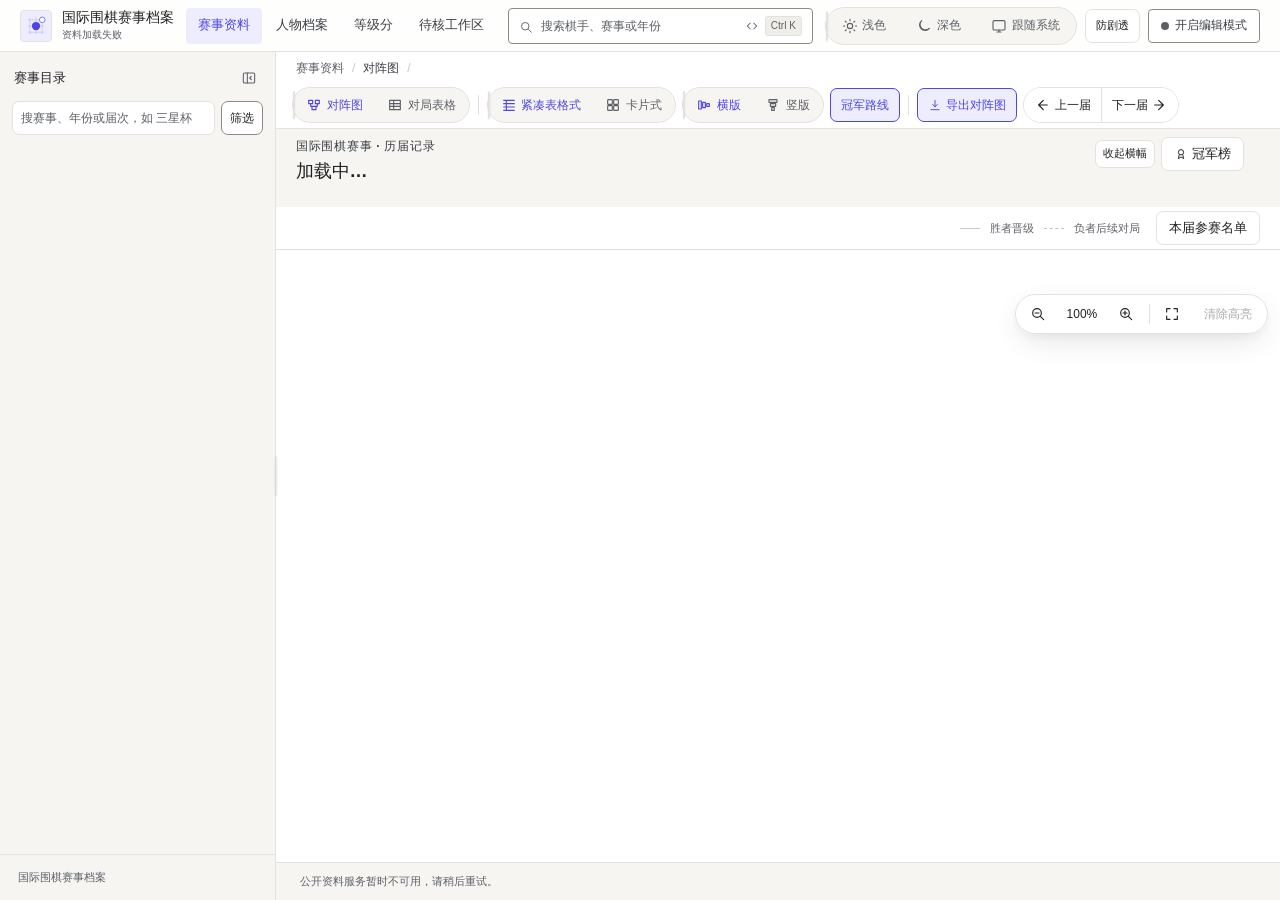
==== commit 70e68715: "同步公开站点的签表悬停追踪" ====
--- a/web/index.html
+++ b/web/index.html
@@ -164,6 +164,7 @@
             <span class="segment-indicator" aria-hidden="true"></span>
           </div>
           <button class="btn view-tool-btn is-active" id="btnChampionPath" type="button" aria-pressed="true" title="突出显示本届冠军的晋级连线">冠军路线</button>
+          <button class="btn view-tool-btn" id="btnHoverTrack" type="button" aria-pressed="false" title="悬停棋手时高亮晋级路线" hidden>悬停追踪</button>
           <span class="toolbar-divider" aria-hidden="true"></span>
           <button class="btn view-tool-btn btn-export-primary" id="btnExportBracket" type="button"><svg viewBox="0 0 24 24" fill="none" aria-hidden="true"><path d="M12 4v11m0 0 4-4m-4 4-4-4M5 20h14" stroke="currentColor" stroke-width="1.6" stroke-linecap="round" stroke-linejoin="round"/></svg>导出对阵图</button>
           <div class="edition-navigation">
--- a/web/viewer-tokens.css
+++ b/web/viewer-tokens.css
@@ -183,6 +183,9 @@
   --card-top-bg: #f4f3ef;
   --connector: #a8a59c;
   --connector-strong: #4a4d55;
+  --gsl-winner-bg: #ebe7db;
+  --gsl-winner-bar: #4a4d55;
+  --gsl-winner-bg-modern: rgba(31, 122, 77, 0.09);
 
   color-scheme: light;
 }
@@ -255,6 +258,9 @@
   --card-top-bg: #272a33;
   --connector: #5b6272;
   --connector-strong: #c9cedc;
+  --gsl-winner-bg: #272c37;
+  --gsl-winner-bar: #b4bccf;
+  --gsl-winner-bg-modern: rgba(111, 211, 176, 0.13);
 
   color-scheme: dark;
 }
--- a/web/viewer.css
+++ b/web/viewer.css
@@ -6578,17 +6578,76 @@
 .export-capture #canvas .player-row,
 .export-capture #canvas .wiki-player-row,
 .export-capture #canvas .wiki-r1-player,
-.export-capture #canvas .gsl-player-row,
-.export-capture #canvas .gsl-qual-chip {
+.export-capture #canvas .gsl-player-row {
   background: transparent !important;
   opacity: 1 !important;
 }
 
+.export-capture #canvas .gsl-player-row.is-winner {
+  background: var(--gsl-winner-bg-modern) !important;
+}
+
+.export-capture #canvas .gsl-player-row.is-loser {
+  background: var(--bg-primary) !important;
+}
+
+.export-capture #canvas .gsl-player-row .gsl-player-name {
+  color: var(--text-secondary) !important;
+}
+
+.export-capture #canvas .gsl-player-row.is-winner .gsl-player-name {
+  color: var(--text-main) !important;
+}
+
+.export-capture #canvas .gsl-player-row.is-loser .gsl-player-name {
+  color: var(--text-muted) !important;
+}
+
+.export-capture #canvas .gsl-qual-chip {
+  border-color: var(--border-color) !important;
+  background: var(--bg-primary) !important;
+  color: var(--text-main) !important;
+  opacity: 1 !important;
+}
+
+body[data-view-mode="wiki"].export-capture #canvas .gsl-qual-chip {
+  border-color: var(--border-light) !important;
+  background: var(--canvas-bg) !important;
+  color: var(--text-main) !important;
+}
+
 .export-capture #canvas .gsl-match {
-  border-color: var(--border-color) !important;
-  background: var(--bg-secondary) !important;
+  border-top-color: var(--border-color) !important;
+  border-right-color: var(--border-color) !important;
+  border-bottom-color: var(--border-color) !important;
+  background: var(--bg-primary) !important;
   box-shadow: none !important;
   opacity: 1 !important;
+}
+
+.export-capture #canvas .gsl-match:not(.gsl-match--win):not(.gsl-match--lose):not(.gsl-match--decider) {
+  border-left-color: var(--border-color) !important;
+}
+
+body[data-view-mode="wiki"].export-capture #canvas .gsl-match {
+  border-color: var(--border-light) !important;
+  background: var(--canvas-bg) !important;
+}
+
+body[data-view-mode="wiki"].export-capture #canvas .gsl-player-row.is-winner {
+  background: var(--gsl-winner-bg) !important;
+}
+
+body[data-view-mode="wiki"].export-capture #canvas .gsl-player-row.is-winner .gsl-player-meta {
+  background: var(--gsl-winner-bg) !important;
+}
+
+body[data-view-mode="wiki"].export-capture #canvas .gsl-player-row.is-loser {
+  background: var(--canvas-bg) !important;
+}
+
+body[data-view-mode="wiki"].export-capture #canvas .gsl-player-row.is-loser .gsl-player-meta {
+  background: var(--canvas-bg) !important;
 }
 
 .export-capture #canvas .round-header {
@@ -7522,13 +7581,27 @@
 
 body[data-spoiler="hidden"] :is(.wiki-score-td, .wiki-r1-score, .player-outcome, .match-status-pill, .series-outcomes,
   .series-game-winner, .series-game-result, .finals-score, .finals-champion, .draw-winner-result,
-  .gsl-match-res, .gsl-adv-tag, .gsl-qualifiers, .gsl-card-extras,
+  .gsl-match-res, .gsl-adv-tag, .gsl-win-tag, .gsl-qualifiers, .gsl-card-extras,
   #matchesTableBody td:nth-child(6), .h2h-games-table td:is([data-label="胜者"], [data-label="赛果"]),
   .player-games-result, .podium-name, .h2h-bar, .h2h-figures, .h2h-rate, .h2h-tally,
   .career-matrix td, .recent-form-dots):not(.spoiler-revealed, .spoiler-revealed *) {
   filter: blur(7px);
   cursor: pointer;
   user-select: none;
+}
+
+body[data-spoiler="hidden"] .gsl-match:not(.spoiler-revealed) .gsl-player-row.is-winner {
+  background: transparent;
+  box-shadow: none;
+}
+
+body[data-spoiler="hidden"] .gsl-match:not(.spoiler-revealed) .gsl-player-row.is-winner .gsl-player-name {
+  color: var(--text-secondary);
+  font-weight: 400;
+}
+
+body[data-spoiler="hidden"] .gsl-match:not(.spoiler-revealed) .gsl-player-row.is-loser :is(.country-flag, .stone-icon) {
+  opacity: 1;
 }
 
 body[data-spoiler="hidden"] :is(.match-card, .finals-container):not(.spoiler-revealed) .player-row.winner {
@@ -7703,7 +7776,7 @@
   display: flex;
   flex-direction: column;
   gap: var(--space-2-5);
-  width: min(94rem, max-content);
+  width: min(118rem, max-content);
   max-width: 100%;
   padding: var(--space-3);
   border: 1px solid var(--border-color);
@@ -7731,6 +7804,7 @@
 }
 
 .group-double-kicker {
+  flex: 0 0 auto;
   padding: 0.1rem 0.45rem;
   border-radius: var(--radius-sm);
   background: var(--accent-soft);
@@ -7738,6 +7812,7 @@
   font-size: var(--text-2xs);
   font-weight: 700;
   letter-spacing: 0.04em;
+  white-space: nowrap;
 }
 
 .group-double-title {
@@ -7745,32 +7820,34 @@
   font-size: var(--text-md);
   font-weight: 700;
   color: var(--text-main);
+  white-space: nowrap;
 }
 
 .group-double-meta {
   color: var(--text-muted);
   font-size: var(--text-xs);
   font-variant-numeric: tabular-nums;
+  white-space: nowrap;
 }
 
 .gsl-grid {
   display: grid;
-  grid-template-columns: repeat(4, minmax(19.5rem, 22.5rem));
+  grid-template-columns: repeat(4, minmax(24.5rem, 28.5rem));
   gap: var(--space-2-5);
 }
 
 .gsl-grid[data-group-count="2"],
 .gsl-grid[data-group-count="4"] {
-  grid-template-columns: repeat(2, minmax(21rem, 24rem));
+  grid-template-columns: repeat(2, minmax(25rem, 28.5rem));
 }
 
 .gsl-grid[data-group-count="3"] {
-  grid-template-columns: repeat(3, minmax(20rem, 23rem));
-}
-
-@media (max-width: 1440px) {
+  grid-template-columns: repeat(3, minmax(24.5rem, 28.5rem));
+}
+
+@media (max-width: 1680px) {
   .gsl-grid {
-    grid-template-columns: repeat(2, minmax(19.5rem, 1fr));
+    grid-template-columns: repeat(2, minmax(24.5rem, 1fr));
   }
 }
 
@@ -7778,6 +7855,14 @@
   .group-double-section {
     width: 100%;
     padding: var(--space-2);
+  }
+
+  .gsl-card-head {
+    flex-wrap: wrap;
+  }
+
+  .gsl-qualifiers {
+    flex-wrap: wrap;
   }
 
   .gsl-grid,
@@ -7793,17 +7878,21 @@
   max-width: none !important;
 }
 
+body.export-capture #canvas .group-double-title-group {
+  flex-wrap: nowrap !important;
+}
+
 body.export-capture #canvas .gsl-grid {
-  grid-template-columns: repeat(4, 22rem) !important;
+  grid-template-columns: repeat(4, 28.5rem) !important;
 }
 
 body.export-capture #canvas .gsl-grid[data-group-count="2"],
 body.export-capture #canvas .gsl-grid[data-group-count="4"] {
-  grid-template-columns: repeat(2, 23rem) !important;
+  grid-template-columns: repeat(2, 28.5rem) !important;
 }
 
 body.export-capture #canvas .gsl-grid[data-group-count="3"] {
-  grid-template-columns: repeat(3, 22rem) !important;
+  grid-template-columns: repeat(3, 28.5rem) !important;
 }
 
 .gsl-card {
@@ -7819,10 +7908,10 @@
 
 .gsl-card-head {
   display: flex;
-  flex-wrap: wrap;
+  flex-wrap: nowrap;
   align-items: center;
   justify-content: space-between;
-  gap: var(--space-1);
+  gap: var(--space-1-5);
   padding-bottom: var(--space-1-5);
   border-bottom: 1px solid var(--border-color);
 }
@@ -7835,21 +7924,24 @@
   color: var(--text-main);
   font-size: var(--text-xs);
   font-weight: 700;
+  white-space: nowrap;
 }
 
 .gsl-qualifiers {
   display: flex;
-  flex-wrap: wrap;
+  flex: 1 1 auto;
+  flex-wrap: nowrap;
   align-items: center;
   justify-content: flex-end;
-  gap: var(--space-1);
+  gap: 0.35rem;
   min-width: 0;
 }
 
 .gsl-qual-chip {
   display: inline-flex;
-  align-items: center;
-  gap: 0.25rem;
+  flex: 0 0 auto;
+  align-items: center;
+  gap: 0.2rem;
   padding: 0.1rem 0.35rem;
   border: 1px solid var(--border-color);
   border-radius: var(--radius-pill);
@@ -7857,7 +7949,21 @@
   color: var(--text-main);
   font-size: var(--text-2xs);
   font-weight: 600;
+  white-space: nowrap;
   cursor: pointer;
+}
+
+.gsl-qual-chip .country-flag,
+.gsl-player-row .country-flag {
+  width: 0.875rem;
+  height: 0.625rem;
+}
+
+.gsl-qual-name,
+.gsl-seed-mark,
+.gsl-adv-tag,
+.gsl-win-tag {
+  white-space: nowrap;
 }
 
 .gsl-qual-chip:hover,
@@ -7872,12 +7978,26 @@
 }
 
 .gsl-seed-mark,
-.gsl-adv-tag {
+.gsl-adv-tag,
+.gsl-win-tag {
   flex: 0 0 auto;
   color: var(--accent-win);
-  font-size: var(--text-2xs);
   font-weight: 700;
   line-height: 1;
+}
+
+.gsl-seed-mark,
+.gsl-adv-tag {
+  font-size: 0.625rem;
+}
+
+.gsl-win-tag,
+.gsl-adv-tag {
+  margin-inline-start: auto;
+}
+
+.gsl-win-tag {
+  font-size: 0.5625rem;
 }
 
 .gsl-qual-pending {
@@ -7918,6 +8038,11 @@
 .export-capture #canvas .gsl-conn-path {
   stroke: var(--connector) !important;
   stroke-width: 1.25px !important;
+  opacity: 1 !important;
+}
+
+.export-capture #canvas .gsl-conn-path.gsl-conn-lose {
+  opacity: 0.72 !important;
 }
 
 .gsl-bracket-cols {
@@ -7925,7 +8050,7 @@
   z-index: 1;
   display: grid;
   grid-template-columns: repeat(3, minmax(0, 1fr));
-  gap: 0.875rem;
+  gap: 0.625rem;
   align-items: stretch;
 }
 
@@ -7997,6 +8122,7 @@
 .gsl-match-label {
   flex: 0 0 auto;
   font-weight: 600;
+  white-space: nowrap;
 }
 
 .gsl-match-res {
@@ -8022,10 +8148,10 @@
 .gsl-player-row {
   display: flex;
   align-items: center;
-  gap: 0.25rem;
+  gap: 0.18rem;
   min-width: 0;
-  padding: 0.2rem 0.35rem;
-  font-size: var(--text-xs);
+  padding: 0.2rem 0.28rem;
+  font-size: 0.65625rem;
   line-height: 1.3;
   cursor: pointer;
 }
@@ -8036,6 +8162,14 @@
 
 .gsl-player-row .country-flag {
   flex: 0 0 auto;
+}
+
+.gsl-player-meta {
+  display: inline-flex;
+  align-items: center;
+  gap: 0.2rem;
+  flex: 0 0 auto;
+  white-space: nowrap;
 }
 
 .gsl-player-row .stone-icon {
@@ -8053,13 +8187,27 @@
   color: var(--text-secondary);
 }
 
+.gsl-player-row.is-winner {
+  background: var(--gsl-winner-bg-modern);
+  box-shadow: inset 2.5px 0 0 var(--accent-win);
+}
+
 .gsl-player-row.is-winner .gsl-player-name {
   color: var(--text-main);
-  font-weight: 650;
+  font-weight: 700;
 }
 
 .gsl-player-row.is-loser .gsl-player-name {
   color: var(--text-muted);
+  font-weight: 400;
+}
+
+.gsl-player-row.is-loser .country-flag {
+  opacity: 0.62;
+}
+
+.gsl-player-row.is-loser .stone-icon {
+  opacity: 0.55;
 }
 
 .gsl-player-row.highlight-player {
@@ -8103,7 +8251,7 @@
   display: flex;
   align-items: center;
   width: 100%;
-  max-width: 94rem;
+  max-width: 118rem;
   gap: var(--space-2);
 }
 
@@ -8125,6 +8273,185 @@
   font-size: var(--text-xs);
   font-weight: 600;
   white-space: nowrap;
+}
+
+#canvas[data-group-double="true"] .stage-knockout > .round-col:first-child {
+  width: 15.25rem;
+  min-width: 15.25rem;
+  max-width: 16rem;
+}
+
+/* 维基紧凑表格式下，小组双败区、过渡带与淘汰赛首轮沿用平直边框与灰白表格调性。 */
+body[data-view-mode="wiki"] #canvas[data-group-double="true"] .stage-knockout > .round-col:first-child {
+  width: 14.5rem;
+  min-width: 14.5rem;
+  max-width: 15.5rem;
+}
+
+body[data-view-mode="wiki"] .group-double-section {
+  padding: 0;
+  border: 0;
+  border-radius: 0;
+  background: transparent;
+}
+
+body[data-view-mode="wiki"] .group-double-header {
+  padding: 0.3rem 0.25rem 0.4rem;
+  border-bottom: 2px solid var(--control-border);
+}
+
+body[data-view-mode="wiki"] .group-double-kicker {
+  padding: 0.05rem 0.35rem;
+  border: 1px solid var(--border-light);
+  border-radius: 0;
+  background: var(--bg-tertiary);
+  color: var(--text-secondary);
+  font-weight: 600;
+}
+
+body[data-view-mode="wiki"] .group-double-title {
+  font-size: var(--text-sm);
+  font-weight: 700;
+}
+
+body[data-view-mode="wiki"] .gsl-card {
+  padding: 0;
+  gap: 0;
+  border: 1px solid var(--border-light);
+  border-radius: 0;
+  background: var(--canvas-bg);
+}
+
+body[data-view-mode="wiki"] .gsl-card-head {
+  padding: 0.3rem 0.5rem;
+  border-bottom: 1px solid var(--border-light);
+  background: var(--bg-tertiary);
+}
+
+body[data-view-mode="wiki"] .gsl-group-badge {
+  padding: 0;
+  border-radius: 0;
+  background: transparent;
+  color: var(--text-main);
+}
+
+body[data-view-mode="wiki"] .gsl-qual-chip {
+  padding: 0.08rem 0.32rem;
+  border: 1px solid var(--border-light);
+  border-radius: 0;
+  background: var(--canvas-bg);
+  color: var(--text-main);
+}
+
+body[data-view-mode="wiki"] .gsl-seed-mark {
+  color: var(--text-secondary);
+}
+
+body[data-view-mode="wiki"] .gsl-win-tag {
+  color: var(--text-main);
+  margin-inline-end: 0.18rem;
+}
+
+body[data-view-mode="wiki"] .gsl-adv-tag {
+  color: var(--award);
+  margin-inline-end: 0.18rem;
+}
+
+body[data-view-mode="wiki"] .gsl-bracket {
+  padding: 0.42rem 0.35rem;
+}
+
+body[data-view-mode="wiki"] .gsl-match {
+  border: 1px solid var(--border-light);
+  border-radius: 0;
+  background: var(--canvas-bg);
+}
+
+body[data-view-mode="wiki"] .gsl-match--win,
+body[data-view-mode="wiki"] .gsl-match--lose,
+body[data-view-mode="wiki"] .gsl-match--decider {
+  border-left: 1px solid var(--border-light);
+}
+
+body[data-view-mode="wiki"] .gsl-match-head {
+  padding: 0.14rem 0.35rem;
+  border-bottom: 1px solid var(--border-light);
+  background: var(--bg-tertiary);
+  color: var(--text-secondary);
+}
+
+body[data-view-mode="wiki"] .gsl-player-row {
+  align-items: stretch;
+  min-height: 1.45rem;
+  gap: 0.18rem;
+  padding: 0 0 0 0.25rem;
+}
+
+body[data-view-mode="wiki"] .gsl-player-row.is-winner {
+  background: var(--gsl-winner-bg);
+  box-shadow: inset 3px 0 0 var(--gsl-winner-bar);
+}
+
+body[data-view-mode="wiki"] .gsl-player-row.is-loser {
+  background: var(--canvas-bg);
+}
+
+body[data-view-mode="wiki"] .gsl-player-row .country-flag,
+body[data-view-mode="wiki"] .gsl-player-row .gsl-player-name,
+body[data-view-mode="wiki"] .gsl-player-row .gsl-win-tag,
+body[data-view-mode="wiki"] .gsl-player-row .gsl-adv-tag {
+  align-self: center;
+}
+
+body[data-view-mode="wiki"] .gsl-player-row + .gsl-player-row {
+  border-top: 1px solid var(--border-light);
+}
+
+body[data-view-mode="wiki"] .gsl-player-meta {
+  align-self: stretch;
+  justify-content: center;
+  width: 1.1875rem;
+  min-width: 1.1875rem;
+  padding: 0.15rem 0.16rem;
+  border-left: 1px solid var(--border-light);
+  background: var(--canvas-bg);
+}
+
+body[data-view-mode="wiki"] .gsl-player-row.is-winner .gsl-player-meta {
+  background: var(--gsl-winner-bg);
+}
+
+body[data-view-mode="wiki"] .gsl-player-row.is-loser .gsl-player-meta {
+  background: var(--canvas-bg);
+}
+
+body[data-view-mode="wiki"] .gsl-card-extras {
+  padding: 0.3rem 0.5rem;
+  border-top: 1px solid var(--border-light);
+}
+
+body[data-view-mode="wiki"] .gsl-extra-btn {
+  border-color: var(--border-light);
+  border-radius: 0;
+}
+
+body[data-view-mode="wiki"] .stage-bridge::before,
+body[data-view-mode="wiki"] .stage-bridge::after {
+  border-top: 1px solid var(--border-light);
+}
+
+body[data-view-mode="wiki"] .stage-bridge-label {
+  padding: 0.15rem 0.55rem;
+  border: 1px solid var(--border-light);
+  border-radius: 0;
+  background: var(--bg-tertiary);
+  color: var(--text-secondary);
+}
+
+body[data-view-mode="wiki"] .origin-group-badge,
+body[data-view-mode="wiki"] .drop-ref-badge {
+  border-color: var(--border-light);
+  border-radius: 0;
 }
 
 .origin-group-badge,
--- a/web/viewer-dialogs.css
+++ b/web/viewer-dialogs.css
@@ -269,7 +269,7 @@
    Ratings Workspace & Drawer Profile Integration
    ========================================================================== */
 .ratings-dialog {
-  width: min(76rem, calc(100vw - 1.5rem));
+  width: min(92vw, 88rem);
   max-height: var(--dialog-max-block);
   min-height: 38rem;
 }
@@ -478,6 +478,17 @@
   color: var(--text-muted);
 }
 
+.ratings-data-table th.col-num {
+  text-align: right;
+}
+
+.cell-age,
+.cell-rating,
+.cell-diff {
+  text-align: right;
+  font-variant-numeric: tabular-nums;
+}
+
 .cell-rating {
   font-family: var(--font-mono, monospace);
   color: var(--text-main);
@@ -488,13 +499,29 @@
   font-size: var(--text-xs);
 }
 
+.rank-pill {
+  display: inline-flex;
+  align-items: center;
+  justify-content: center;
+  min-width: 1.55rem;
+  height: 1.35rem;
+  padding: 0 0.3rem;
+  border-radius: var(--radius-pill);
+  font-size: var(--text-xs);
+  font-weight: 700;
+  font-variant-numeric: tabular-nums;
+}
+.rank-pill--1 { background: var(--award-soft); color: var(--award); border: 1px solid var(--award-border); }
+.rank-pill--2 { background: var(--bg-tertiary); color: var(--text-main); border: 1px solid var(--border-light); }
+.rank-pill--3 { background: var(--career-third-bg); color: var(--career-result-text); border: 1px solid var(--border-light); }
+
 .diff-up {
-  color: #10b981;
+  color: var(--accent-win);
   font-weight: 600;
 }
 
 .diff-down {
-  color: #ef4444;
+  color: var(--accent-loss);
   font-weight: 600;
 }
 
@@ -509,12 +536,12 @@
   font-size: 0.75rem;
   font-weight: 600;
 }
-.badge-cat-up { background: rgba(16, 185, 129, 0.15); color: #10b981; }
-.badge-cat-down { background: rgba(239, 68, 68, 0.15); color: #ef4444; }
-.badge-cat-equal { background: var(--bg-secondary); color: var(--text-muted); }
-.badge-cat-new { background: rgba(59, 130, 246, 0.15); color: #3b82f6; }
-.badge-cat-dropped { background: rgba(245, 158, 11, 0.15); color: #f59e0b; }
-.badge-cat-excluded { background: var(--bg-secondary); color: var(--text-muted); }
+.badge-cat-up { background: color-mix(in srgb, var(--accent-win) 14%, transparent); color: var(--accent-win); }
+.badge-cat-down { background: var(--state-danger-bg); color: var(--accent-loss); }
+.badge-cat-equal { background: var(--state-neutral-bg); color: var(--state-neutral-text); }
+.badge-cat-new { background: var(--state-info-bg); color: var(--state-info-text); }
+.badge-cat-dropped { background: var(--state-warning-bg); color: var(--state-warning-text); }
+.badge-cat-excluded { background: var(--state-neutral-bg); color: var(--state-neutral-text); }
 
 .badge-status {
   display: inline-block;
@@ -523,15 +550,15 @@
   font-size: 0.75rem;
   font-weight: 600;
 }
-.badge-status-pending { background: rgba(245, 158, 11, 0.15); color: #f59e0b; }
-.badge-status-approved { background: rgba(16, 185, 129, 0.15); color: #10b981; }
-.badge-status-conflict { background: rgba(239, 68, 68, 0.15); color: #ef4444; }
-.badge-status-ignored { background: var(--bg-secondary); color: var(--text-muted); }
+.badge-status-pending { background: var(--state-warning-bg); color: var(--state-warning-text); }
+.badge-status-approved { background: color-mix(in srgb, var(--accent-win) 14%, transparent); color: var(--accent-win); }
+.badge-status-conflict { background: var(--state-danger-bg); color: var(--accent-loss); }
+.badge-status-ignored { background: var(--state-neutral-bg); color: var(--state-neutral-text); }
 
 .badge-approved {
   padding: 0.2rem 0.5rem;
-  background: rgba(16, 185, 129, 0.15);
-  color: #10b981;
+  background: color-mix(in srgb, var(--accent-win) 14%, transparent);
+  color: var(--accent-win);
   border-radius: var(--radius-sm);
   font-size: var(--text-xs);
   font-weight: 600;
@@ -539,8 +566,8 @@
 
 .badge-conflict {
   padding: 0.2rem 0.5rem;
-  background: rgba(239, 68, 68, 0.15);
-  color: #ef4444;
+  background: var(--state-danger-bg);
+  color: var(--accent-loss);
   border-radius: var(--radius-sm);
   font-size: var(--text-xs);
   font-weight: 600;
@@ -638,14 +665,6 @@
   color: var(--accent-gold);
 }
 
-.trend-btn-loading {
-  display: inline-flex;
-  align-items: center;
-  gap: 0.35rem;
-  font-size: var(--text-xs);
-  opacity: 0.85;
-}
-
 /* Drawer rating profile styles */
 .drawer-rating-section {
   margin: 1rem 0;
@@ -782,11 +801,11 @@
   border: 1px solid var(--border-color);
   border-radius: var(--radius-md);
   margin-bottom: 0.75rem;
-  overflow: hidden;
   box-shadow: var(--shadow-sm);
 }
 
 .ratings-chart-controls {
+  position: relative;
   display: flex;
   flex-wrap: wrap;
   align-items: center;
@@ -794,6 +813,7 @@
   gap: 0.65rem;
   padding: 0.65rem 1rem;
   background: var(--bg-secondary);
+  border-radius: var(--radius-md) var(--radius-md) 0 0;
   border-bottom: 1px solid var(--border-color);
 }
 
@@ -849,23 +869,23 @@
   pointer-events: none;
   min-width: 160px;
   max-width: 280px;
-  padding: 0.5rem 0.75rem;
+  padding: 0.55rem 0.75rem;
   border-radius: var(--radius-md);
-  background: rgba(17, 24, 39, 0.92);
-  color: #f3f4f6;
-  border: 1px solid rgba(255, 255, 255, 0.15);
-  box-shadow: 0 10px 15px -3px rgba(0, 0, 0, 0.4);
-  font-size: var(--text-xs);
-  line-height: 1.4;
-  backdrop-filter: blur(4px);
+  background: color-mix(in srgb, var(--bg-secondary) 96%, transparent);
+  color: var(--text-main);
+  border: 1px solid var(--border-light);
+  box-shadow: var(--shadow);
+  font-size: var(--text-xs);
+  line-height: 1.45;
+  backdrop-filter: blur(6px);
 }
 
 .ratings-chart-tooltip .tooltip-header {
   font-weight: 600;
   margin-bottom: 0.35rem;
   padding-bottom: 0.25rem;
-  border-bottom: 1px solid rgba(255, 255, 255, 0.1);
-  color: var(--accent-gold);
+  border-bottom: 1px solid var(--border-color);
+  color: var(--accent);
 }
 
 .ratings-chart-tooltip .tooltip-row {
@@ -883,13 +903,14 @@
 }
 
 .ratings-chart-tooltip .tooltip-label {
-  color: #9ca3af;
+  color: var(--text-muted);
   flex: 1 1 auto;
 }
 
 .ratings-chart-tooltip .tooltip-value {
   font-weight: 600;
-  color: #ffffff;
+  font-variant-numeric: tabular-nums;
+  color: var(--text-main);
 }
 
 .ratings-chart-empty {
@@ -930,14 +951,14 @@
   background: var(--bg-primary);
 }
 
-.view-toggle-group {
+:is(.ratings-dialog, .ratings-page) .view-toggle-group {
   display: inline-flex;
   border: 1px solid var(--border-color);
   border-radius: var(--radius-sm);
   overflow: hidden;
 }
 
-.view-toggle-btn {
+:is(.ratings-dialog, .ratings-page) .view-toggle-btn {
   padding: 0.25rem 0.65rem;
   font-size: var(--text-xs);
   font-weight: 500;
@@ -948,9 +969,9 @@
   transition: all 140ms ease;
 }
 
-.view-toggle-btn.active {
+:is(.ratings-dialog, .ratings-page) .view-toggle-btn.active {
   background: var(--accent-gold);
-  color: #000000;
+  color: var(--on-accent);
   font-weight: 600;
 }
 
@@ -1107,15 +1128,20 @@
 
 /* 经典预设栏 */
 .trend-quick-presets-bar {
+  position: absolute;
+  inset-inline: 0;
+  top: calc(100% + 0.35rem);
+  z-index: 41;
   display: flex;
   align-items: center;
   gap: 0.45rem;
   flex-wrap: wrap;
-  margin-bottom: 0.5rem;
-  padding: 0.35rem 0.6rem;
+  width: min(36rem, 100%);
+  padding: 0.65rem;
   background: var(--bg-secondary);
-  border: 1px solid var(--border-color);
-  border-radius: var(--radius-sm);
+  border: 1px solid var(--border-light);
+  border-radius: var(--radius-md);
+  box-shadow: var(--shadow);
 }
 
 .btn-preset-pill {
@@ -1132,7 +1158,7 @@
 
 .btn-preset-pill:hover {
   background: var(--accent-gold);
-  color: #000000;
+  color: var(--on-accent);
   border-color: var(--accent-gold);
   transform: translateY(-1px);
 }
@@ -1196,21 +1222,8 @@
 }
 
 .chip-remove-btn:hover {
-  color: #ef4444;
-  background: rgba(239, 68, 68, 0.1);
-}
-
-.trend-add-player-wrap {
-  display: inline-flex;
-  align-items: center;
-  gap: 0.35rem;
-}
-
-.ratings-input-sm {
-  width: 130px;
-  padding: 0.2rem 0.45rem;
-  font-size: var(--text-xs);
-  height: 26px;
+  color: var(--accent-loss);
+  background: var(--state-danger-bg);
 }
 
 /* 热门棋手快捷点选条 */
@@ -1225,10 +1238,14 @@
 
 .trend-candidate-chips-list {
   display: flex;
+  flex: 1 1 15rem;
+  min-width: 0;
   align-items: center;
   gap: 0.35rem;
-  flex-wrap: wrap;
-}
+  overflow-x: auto;
+  padding: 0.2rem;
+}
+.trend-candidate-chips-list > button { flex: none; white-space: nowrap; }
 
 .btn-quick-player {
   padding: 0.15rem 0.5rem;
@@ -1286,7 +1303,7 @@
 
 .btn-time-pill.active {
   background: var(--accent-gold);
-  color: #000000;
+  color: var(--on-accent);
   border-color: var(--accent-gold);
   font-weight: 600;
 }
@@ -1450,6 +1467,7 @@
 
 /* 紧凑版走势顶部工具栏与融合栏 */
 .trend-compact-toolbar {
+  position: relative;
   margin-bottom: 0.4rem;
   padding-bottom: 0.4rem;
 }
@@ -1532,27 +1550,27 @@
 .drawer-empty-note { color: var(--text-muted); font-size: 12px; }
 
 .ratings-view-toggle-auto { margin-left: auto; }
-.stat-card--up { border-top-color: #10b981; }
-.stat-card--up .stat-number { color: #10b981; }
-.stat-card--down { border-top-color: #ef4444; }
-.stat-card--down .stat-number { color: #ef4444; }
-.stat-card--new { border-top-color: #3b82f6; }
-.stat-card--new .stat-number { color: #3b82f6; }
-.stat-card--dropped { border-top-color: #f59e0b; }
-.stat-card--dropped .stat-number { color: #f59e0b; }
+.stat-card--up { border-top-color: var(--accent-win); }
+.stat-card--up .stat-number { color: var(--accent-win); }
+.stat-card--down { border-top-color: var(--accent-loss); }
+.stat-card--down .stat-number { color: var(--accent-loss); }
+.stat-card--new { border-top-color: var(--state-info-text); }
+.stat-card--new .stat-number { color: var(--state-info-text); }
+.stat-card--dropped { border-top-color: var(--state-warning-text); }
+.stat-card--dropped .stat-number { color: var(--state-warning-text); }
 .stat-card--excluded .stat-number { color: var(--text-muted); }
 .stat-card--gold { border-top-color: var(--accent-gold); }
 .stat-card--gold .stat-number { color: var(--accent-gold); }
-.stat-card--lead-p1 { border-top-color: #ef4444; }
-.stat-card--lead-p1 .stat-number { color: #ef4444; }
-.stat-card--lead-p2 { border-top-color: #3b82f6; }
-.stat-card--lead-p2 .stat-number { color: #3b82f6; }
+.stat-card--lead-p1 { border-top-color: var(--accent-loss); }
+.stat-card--lead-p1 .stat-number { color: var(--accent-loss); }
+.stat-card--lead-p2 { border-top-color: var(--state-info-text); }
+.stat-card--lead-p2 .stat-number { color: var(--state-info-text); }
 .stat-card--lead-tie { border-top-color: var(--text-main); }
 .stat-card--lead-tie .stat-number { color: var(--text-main); }
 .stat-number--compact { font-size: 1.15rem; }
 .stat-number--roster { font-size: 1rem; }
-.ratings-lead--p1 { color: #ef4444; font-weight: 600; }
-.ratings-lead--p2 { color: #3b82f6; font-weight: 600; }
+.ratings-lead--p1 { color: var(--accent-loss); font-weight: 600; }
+.ratings-lead--p2 { color: var(--state-info-text); font-weight: 600; }
 .ratings-lead--tie { color: var(--text-main); font-weight: 600; }
 .ratings-muted-hint { color: var(--text-muted); font-size: 12px; }
 .trend-active-chip { border-left: 3px solid var(--chip-color, var(--accent)); }
@@ -1560,13 +1578,13 @@
 .ratings-file-input { display: none; }
 .ratings-import-desc { font-size: 12px; color: var(--text-muted); margin-bottom: 12px; }
 .ratings-card-header--split { display: flex; justify-content: space-between; align-items: center; }
-.ratings-preview-badge { background: var(--accent-gold); color: #000; font-weight: 600; padding: 2px 8px; border-radius: 4px; }
+.ratings-preview-badge { background: var(--accent-gold); color: var(--on-accent); font-weight: 600; padding: 2px 8px; border-radius: 4px; }
 .ratings-preview-subtitle { font-weight: 600; font-size: 12px; margin-bottom: 6px; }
 .ratings-preview-subtitle--spaced { margin-top: 10px; }
-.ratings-tag-override { color: #d97706; font-size: 10px; }
-.ratings-tag-new { color: #059669; font-size: 10px; }
+.ratings-tag-override { color: var(--state-warning-text); font-size: 10px; }
+.ratings-tag-new { color: var(--accent-win); font-size: 10px; }
 .ratings-cell-accent { font-weight: 600; color: var(--accent-gold); }
-.ratings-card-header--success { color: #059669; font-weight: 700; }
+.ratings-card-header--success { color: var(--accent-win); font-weight: 700; }
 .ratings-result-summary { font-size: 13px; line-height: 1.7; }
 .ratings-result-backup { font-size: 11px; color: var(--text-muted); margin-top: 4px; }
 .ratings-result-actions { margin-top: 12px; display: flex; gap: 10px; }
@@ -1701,3 +1719,240 @@
     transition: none !important;
   }
 }
+
+/* 榜单步进和对比选择 */
+.ratings-month-filter,
+.ratings-ranking-actions,
+.ratings-month-stepper {
+  display: inline-flex;
+  align-items: center;
+  gap: 0.25rem;
+}
+.ratings-step-btn {
+  min-width: 1.75rem;
+  padding: 0.25rem 0.4rem;
+  font-weight: 700;
+}
+.btn-rank-add-compare.is-added {
+  border-color: var(--accent);
+  background: var(--accent-soft);
+  color: var(--accent);
+}
+.compare-quick-spans {
+  display: inline-flex;
+  align-items: center;
+  gap: 0.3rem;
+}
+#btnOpenRankingCompare[hidden] { display: none; }
+.ratings-summary-cards button.stat-card {
+  color: var(--text-main);
+  font: inherit;
+}
+.ratings-summary-cards button.stat-card > span { display: block; }
+.ratings-summary-cards .stat-card.is-active {
+  border-color: var(--accent);
+  box-shadow: 0 0 0 2px color-mix(in srgb, var(--accent) 22%, transparent);
+}
+.ratings-load-status {
+  position: absolute;
+  align-self: center;
+  z-index: 30;
+  margin: 0.3rem;
+  padding: 0.35rem 0.65rem;
+  border-radius: var(--radius-sm);
+  background: var(--bg-secondary);
+  color: var(--text-main);
+  font-size: var(--text-xs);
+  box-shadow: var(--shadow-sm);
+  pointer-events: none;
+}
+.ratings-load-status.ratings-error {
+  position: static;
+  align-self: stretch;
+  color: var(--state-danger-text);
+}
+.ratings-content .is-loading {
+  opacity: 0.45;
+  transition: opacity 140ms ease;
+}
+
+.ratings-style-popover > summary {
+  list-style: none;
+  cursor: pointer;
+}
+.ratings-style-popover > summary::-webkit-details-marker {
+  display: none;
+}
+.ratings-style-popover[open] > summary {
+  border-color: var(--accent);
+  background: var(--accent-soft);
+  color: var(--accent);
+}
+.ratings-style-menu {
+  position: absolute;
+  inset-inline-end: 0.5rem;
+  top: calc(100% + 0.25rem);
+  z-index: 40;
+  width: min(17rem, calc(100% - 1rem));
+  padding: 0.75rem 0.85rem;
+  border: 1px solid var(--border-light);
+  border-radius: var(--radius-md);
+  background: var(--bg-secondary);
+  box-shadow: var(--shadow);
+  display: flex;
+  flex-direction: column;
+  gap: 0.55rem;
+}
+.ratings-style-menu > label {
+  display: flex;
+  align-items: center;
+  justify-content: space-between;
+  gap: 0.5rem;
+}
+.ratings-style-checks {
+  display: grid;
+  grid-template-columns: repeat(2, minmax(0, 1fr));
+  gap: 0.4rem 0.6rem;
+  padding-top: 0.45rem;
+  border-top: 1px solid var(--border-color);
+}
+
+/* 图表框选与曲线聚焦 */
+.chart-brush-rect {
+  fill: color-mix(in srgb, var(--accent) 16%, transparent);
+  stroke: var(--accent);
+  stroke-width: 1;
+  stroke-dasharray: 4 3;
+  pointer-events: none;
+}
+.ratings-chart-svg .chart-line {
+  transition: opacity 140ms ease, stroke-width 140ms ease;
+}
+.ratings-chart-svg .chart-line.is-focused {
+  stroke-width: 3.5px !important;
+  opacity: 1 !important;
+}
+.ratings-chart-svg .chart-line.is-dimmed,
+.ratings-chart-svg .chart-point.is-dimmed {
+  opacity: 0.16 !important;
+}
+/* 交锋入口、预设与曲线配色 */
+.stat-h2h-link {
+  display: inline-block;
+  margin-top: 0.3rem;
+  font-size: var(--text-xs);
+  font-weight: 600;
+  color: var(--accent);
+  text-decoration: none;
+}
+.stat-h2h-link:hover {
+  text-decoration: underline;
+}
+.trend-custom-presets {
+  display: inline-flex;
+  flex-wrap: wrap;
+  align-items: center;
+  gap: 0.35rem;
+}
+.custom-preset-item {
+  display: inline-flex;
+  align-items: center;
+}
+.custom-preset-del {
+  margin-left: -0.25rem;
+  padding: 0.1rem 0.3rem;
+  border: 1px solid var(--border-color);
+  border-left: none;
+  border-radius: 0 var(--radius-sm) var(--radius-sm) 0;
+  background: var(--bg-tertiary);
+  color: var(--text-muted);
+  font-size: var(--text-xs);
+  cursor: pointer;
+}
+.custom-preset-del:hover {
+  color: var(--accent-loss);
+}
+.btn-save-preset {
+  border-style: dashed;
+}
+button.chip-color-dot {
+  padding: 0;
+  border: 1px solid var(--control-border);
+  cursor: pointer;
+  transition: transform 120ms ease;
+}
+button.chip-color-dot:hover {
+  transform: scale(1.25);
+}
+
+/* 导入与候选审核 */
+.ratings-file-dropzone.is-dragover {
+  border-color: var(--accent);
+  background: var(--accent-soft);
+}
+.ratings-advanced-path {
+  margin-top: 0.5rem;
+  font-size: var(--text-xs);
+  color: var(--text-muted);
+}
+.ratings-advanced-path > summary {
+  cursor: pointer;
+  user-select: none;
+  margin-bottom: 0.45rem;
+}
+.candidate-conflict-group {
+  display: inline-flex;
+  flex-wrap: wrap;
+  align-items: center;
+  gap: 0.35rem;
+}
+
+.ratings-player-search {
+  position: relative;
+  display: flex;
+  flex-wrap: wrap;
+  align-items: center;
+  gap: 0.4rem;
+  min-width: 0;
+}
+.ratings-player-search input { min-width: 0; }
+.ratings-player-options {
+  position: absolute;
+  inset-inline: 0;
+  top: calc(100% + 0.25rem);
+  z-index: 42;
+  max-height: 16rem;
+  overflow-y: auto;
+  border: 1px solid var(--border-light);
+  border-radius: var(--radius-md);
+  background: var(--bg-secondary);
+  box-shadow: var(--shadow);
+}
+.ratings-player-options [role="option"] {
+  display: flex;
+  flex-direction: column;
+  gap: 0.15rem;
+  padding: 0.4rem 0.65rem;
+  cursor: pointer;
+}
+.ratings-player-options [role="option"]:hover,
+.ratings-player-options [aria-selected="true"] { background: var(--accent-soft); }
+.ratings-player-options small { color: var(--text-muted); }
+.ratings-candidate-picker .modal-body {
+  min-height: 15rem;
+  overflow: visible;
+}
+.candidate-conflict-details { white-space: normal; }
+.candidate-conflict-details ul { padding-inline-start: 1.2rem; }
+.candidate-conflict-details small { display: block; color: var(--text-muted); }
+
+@media (max-width: 42rem) {
+  #rankingTableWrap .col-age,
+  #rankingTableWrap .player-orig-sub { display: none; }
+  .ratings-month-stepper select { max-width: 9rem; }
+}
+@media (prefers-reduced-motion: reduce) {
+  .ratings-content .is-loading,
+  .ratings-chart-svg .chart-line,
+  button.chip-color-dot { transition: none; }
+}
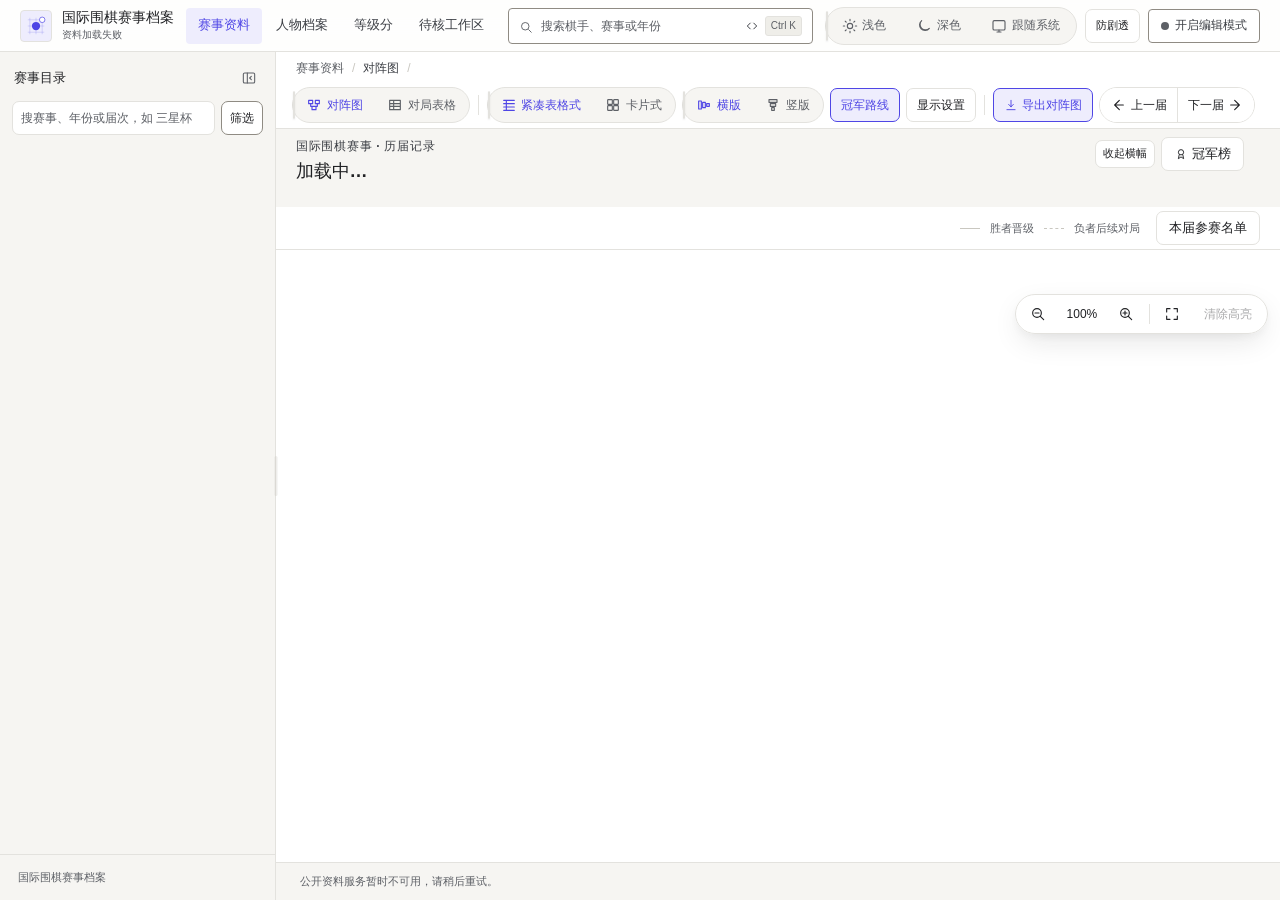
==== commit fbe85cfe: "同步公开站点的显示设置、番棋标记与小组双败导出优化及预选分组修复" ====
--- a/web/index.html
+++ b/web/index.html
@@ -165,6 +165,22 @@
           </div>
           <button class="btn view-tool-btn is-active" id="btnChampionPath" type="button" aria-pressed="true" title="突出显示本届冠军的晋级连线">冠军路线</button>
           <button class="btn view-tool-btn" id="btnHoverTrack" type="button" aria-pressed="false" title="悬停棋手时高亮晋级路线" hidden>悬停追踪</button>
+          <details class="display-settings-menu" id="displaySettingsMenu">
+            <summary class="btn view-tool-btn display-settings-trigger" id="btnDisplaySettings" title="调整番棋标记与冠亚标签显示">显示设置</summary>
+            <div class="display-settings-panel" role="group" aria-label="显示设置">
+              <label class="display-setting-field" for="settingSeriesMarkStyle">
+                <span>番棋逐局标记</span>
+                <select id="settingSeriesMarkStyle">
+                  <option value="check">✓ / ✕</option>
+                  <option value="text">胜 / 负</option>
+                </select>
+              </label>
+              <label class="display-setting-check" for="settingShowFinalsBadges">
+                <input type="checkbox" id="settingShowFinalsBadges" checked>
+                <span>显示冠亚标签</span>
+              </label>
+            </div>
+          </details>
           <span class="toolbar-divider" aria-hidden="true"></span>
           <button class="btn view-tool-btn btn-export-primary" id="btnExportBracket" type="button"><svg viewBox="0 0 24 24" fill="none" aria-hidden="true"><path d="M12 4v11m0 0 4-4m-4 4-4-4M5 20h14" stroke="currentColor" stroke-width="1.6" stroke-linecap="round" stroke-linejoin="round"/></svg>导出对阵图</button>
           <div class="edition-navigation">
--- a/web/viewer.css
+++ b/web/viewer.css
@@ -2076,7 +2076,7 @@
 }
 
 .player-row.loser .country-flag {
-  opacity: 0.6;
+  opacity: 0.78;
 }
 
 .player-outcome {
@@ -2209,7 +2209,7 @@
   line-height: 1.25;
 }
 
-.finals-champion {
+.finals-champion:not(.finals-award-badge) {
   display: flex;
   align-items: center;
   gap: 0.4375rem;
@@ -2221,7 +2221,7 @@
   cursor: pointer;
 }
 
-.finals-champion:hover {
+.finals-champion:not(.finals-award-badge):hover {
   border-color: var(--award);
   background: var(--accent-soft);
 }
@@ -2249,6 +2249,117 @@
   line-height: 1.4;
 }
 
+.finals-award-badge {
+  display: inline-flex;
+  align-items: center;
+  justify-content: center;
+  flex-shrink: 0;
+  margin-left: auto;
+  min-width: 2.15rem;
+  padding: 1px 0.35rem;
+  border-radius: var(--radius-xs);
+  font-size: 0.625rem;
+  font-weight: 700;
+  line-height: 1.4;
+  white-space: nowrap;
+}
+
+.finals-award-badge.finals-champion {
+  border: 1px solid transparent;
+  background: var(--award);
+  color: var(--on-award);
+}
+
+.finals-award-badge.finals-runner-label {
+  border: 1px solid var(--border-light);
+  background: var(--bg-tertiary);
+  color: var(--text-secondary);
+}
+
+.player-row.is-finals-champion {
+  background: var(--award-soft);
+  box-shadow: inset 3px 0 0 var(--award);
+}
+
+.finals-award-badge + .player-outcome {
+  margin-left: 0;
+}
+
+body[data-finals-badges="off"] .finals-award-badge,
+body[data-finals-badges="off"] .wiki-finals-champion {
+  display: none !important;
+}
+
+body[data-finals-badges="off"] .player-row.is-finals-champion {
+  background: transparent;
+  box-shadow: none;
+}
+
+.display-settings-menu {
+  position: relative;
+  display: inline-flex;
+  align-items: center;
+}
+
+.display-settings-trigger {
+  list-style: none;
+}
+
+.display-settings-trigger::-webkit-details-marker {
+  display: none;
+}
+
+.display-settings-menu[open] > .display-settings-trigger {
+  border-color: var(--accent);
+  background: var(--accent-soft);
+  color: var(--accent);
+}
+
+.display-settings-panel {
+  position: absolute;
+  top: calc(100% + 6px);
+  right: 0;
+  z-index: 40;
+  display: flex;
+  flex-direction: column;
+  gap: 0.55rem;
+  min-width: 12.75rem;
+  padding: 0.65rem 0.75rem;
+  border: 1px solid var(--border-light);
+  border-radius: var(--radius-md);
+  background: var(--bg-secondary);
+  box-shadow: var(--shadow);
+}
+
+.display-setting-field {
+  display: flex;
+  align-items: center;
+  justify-content: space-between;
+  gap: 0.6rem;
+  color: var(--text-main);
+  font-size: var(--text-xs);
+  white-space: nowrap;
+}
+
+.display-setting-field select {
+  padding: 0.2rem 0.45rem;
+  border: 1px solid var(--control-border);
+  border-radius: var(--radius-xs);
+  background: var(--bg-primary);
+  color: var(--text-main);
+  font-size: var(--text-xs);
+}
+
+.display-setting-check {
+  display: flex;
+  align-items: center;
+  gap: 0.45rem;
+  color: var(--text-main);
+  font-size: var(--text-xs);
+  cursor: pointer;
+  white-space: nowrap;
+}
+
 .finals-matchup {
   overflow: hidden;
   border: 1px solid var(--border-color);
@@ -2370,8 +2481,49 @@
   height: 100%;
   fill: none;
   stroke: currentColor;
-  stroke-width: 1.8;
+  stroke-width: 2;
   stroke-linecap: round;
+  stroke-linejoin: round;
+}
+
+.series-mark-win {
+  stroke: var(--accent-win);
+}
+
+.series-mark-loss {
+  stroke: var(--text-muted);
+}
+
+body[data-view-mode="wiki"] .series-mark-win {
+  stroke: var(--text-main);
+}
+
+.series-mark-text {
+  display: inline-flex;
+  align-items: center;
+  justify-content: center;
+  min-width: 1.125rem;
+  height: 1.125rem;
+  padding: 0 2px;
+  border-radius: var(--radius-xs);
+  font-size: 0.6875rem;
+  font-weight: 700;
+  line-height: 1;
+}
+
+.series-mark-text.is-win {
+  background: var(--gsl-winner-bg-modern);
+  color: var(--accent-win);
+}
+
+body[data-view-mode="wiki"] .series-mark-text.is-win {
+  background: var(--gsl-winner-bg);
+  color: var(--text-main);
+}
+
+.series-mark-text.is-loss {
+  color: var(--text-muted);
+  font-weight: 400;
 }
 
 .series-outcome-date {
@@ -6654,8 +6806,27 @@
   position: static !important;
 }
 
+.export-capture {
+  --export-connector: #85827a;
+  --export-connector-strong: #2e3138;
+}
+
+body[data-theme="dark"].export-capture {
+  --export-connector: #788092;
+  --export-connector-strong: #e2e6f2;
+}
+
+body:not([data-finals-badges="off"]).export-capture #canvas .player-row.is-finals-champion {
+  background: var(--award-soft) !important;
+}
+
+body[data-finals-badges="off"].export-capture #canvas .player-row.is-finals-champion {
+  background: transparent !important;
+  box-shadow: none !important;
+}
+
 .export-capture #canvas .connector-path {
-  stroke: var(--connector) !important;
+  stroke: var(--export-connector) !important;
   stroke-width: 1.25px !important;
   opacity: 1 !important;
   filter: none !important;
@@ -6666,7 +6837,7 @@
 }
 
 .export-capture[data-champion-path="on"]:not([data-spoiler="hidden"]) #canvas .connector-path.connector-champion {
-  stroke: var(--connector-strong) !important;
+  stroke: var(--export-connector-strong) !important;
   stroke-width: 2px !important;
 }
 
@@ -7580,7 +7751,7 @@
 }
 
 body[data-spoiler="hidden"] :is(.wiki-score-td, .wiki-r1-score, .player-outcome, .match-status-pill, .series-outcomes,
-  .series-game-winner, .series-game-result, .finals-score, .finals-champion, .draw-winner-result,
+  .series-game-winner, .series-game-result, .finals-score, .finals-champion, .finals-award-badge, .draw-winner-result,
   .gsl-match-res, .gsl-adv-tag, .gsl-win-tag, .gsl-qualifiers, .gsl-card-extras,
   #matchesTableBody td:nth-child(6), .h2h-games-table td:is([data-label="胜者"], [data-label="赛果"]),
   .player-games-result, .podium-name, .h2h-bar, .h2h-figures, .h2h-rate, .h2h-tally,
@@ -7604,7 +7775,9 @@
   opacity: 1;
 }
 
-body[data-spoiler="hidden"] :is(.match-card, .finals-container):not(.spoiler-revealed) .player-row.winner {
+body[data-spoiler="hidden"] :is(.match-card, .finals-container):not(.spoiler-revealed) .player-row.winner,
+body[data-spoiler="hidden"] :is(.match-card, .finals-container):not(.spoiler-revealed) .player-row.is-finals-champion {
+  background: transparent;
   box-shadow: none;
 }
 
@@ -7778,10 +7951,10 @@
   gap: var(--space-2-5);
   width: min(118rem, max-content);
   max-width: 100%;
-  padding: var(--space-3);
-  border: 1px solid var(--border-color);
-  border-radius: var(--radius-lg);
-  background: var(--bg-primary);
+  padding: 0;
+  border: 0;
+  border-radius: 0;
+  background: transparent;
 }
 
 .group-double-section.is-collapsed .gsl-grid {
@@ -7794,6 +7967,8 @@
   align-items: center;
   justify-content: space-between;
   gap: var(--space-2);
+  padding: 0.25rem 0.15rem 0.45rem;
+  border-bottom: 1px solid var(--border-color);
 }
 
 .group-double-title-group {
@@ -7918,11 +8093,11 @@
 
 .gsl-group-badge {
   flex: 0 0 auto;
-  padding: 0.1rem 0.4rem;
+  padding: 0.12rem 0.45rem;
   border-radius: var(--radius-sm);
   background: var(--bg-tertiary);
   color: var(--text-main);
-  font-size: var(--text-xs);
+  font-size: 0.75rem;
   font-weight: 700;
   white-space: nowrap;
 }
@@ -7941,14 +8116,14 @@
   display: inline-flex;
   flex: 0 0 auto;
   align-items: center;
-  gap: 0.2rem;
-  padding: 0.1rem 0.35rem;
+  gap: 0.25rem;
+  padding: 0.14rem 0.45rem;
   border: 1px solid var(--border-color);
   border-radius: var(--radius-pill);
   background: var(--bg-primary);
   color: var(--text-main);
-  font-size: var(--text-2xs);
-  font-weight: 600;
+  font-size: 0.75rem;
+  font-weight: 700;
   white-space: nowrap;
   cursor: pointer;
 }
@@ -7986,7 +8161,10 @@
   line-height: 1;
 }
 
-.gsl-seed-mark,
+.gsl-seed-mark {
+  font-size: 0.75rem;
+}
+
 .gsl-adv-tag {
   font-size: 0.625rem;
 }
@@ -8036,13 +8214,13 @@
 }
 
 .export-capture #canvas .gsl-conn-path {
-  stroke: var(--connector) !important;
+  stroke: var(--export-connector) !important;
   stroke-width: 1.25px !important;
   opacity: 1 !important;
 }
 
 .export-capture #canvas .gsl-conn-path.gsl-conn-lose {
-  opacity: 0.72 !important;
+  opacity: 0.85 !important;
 }
 
 .gsl-bracket-cols {
@@ -8106,9 +8284,9 @@
   align-items: center;
   justify-content: space-between;
   gap: 0.25rem;
-  padding: 0.15rem 0.35rem;
+  padding: 0.14rem 0.35rem;
   border-bottom: 1px solid var(--border-color);
-  background: var(--bg-tertiary);
+  background: transparent;
   color: var(--text-muted);
   font-size: 0.5625rem;
   line-height: 1.2;
@@ -8121,7 +8299,9 @@
 
 .gsl-match-label {
   flex: 0 0 auto;
-  font-weight: 600;
+  font-weight: 400;
+  color: var(--text-muted);
+  opacity: 0.78;
   white-space: nowrap;
 }
 
@@ -8203,11 +8383,11 @@
 }
 
 .gsl-player-row.is-loser .country-flag {
-  opacity: 0.62;
+  opacity: 0.76;
 }
 
 .gsl-player-row.is-loser .stone-icon {
-  opacity: 0.55;
+  opacity: 0.74;
 }
 
 .gsl-player-row.highlight-player {
@@ -8376,8 +8556,8 @@
 body[data-view-mode="wiki"] .gsl-match-head {
   padding: 0.14rem 0.35rem;
   border-bottom: 1px solid var(--border-light);
-  background: var(--bg-tertiary);
-  color: var(--text-secondary);
+  background: var(--bg-primary);
+  color: var(--text-muted);
 }
 
 body[data-view-mode="wiki"] .gsl-player-row {
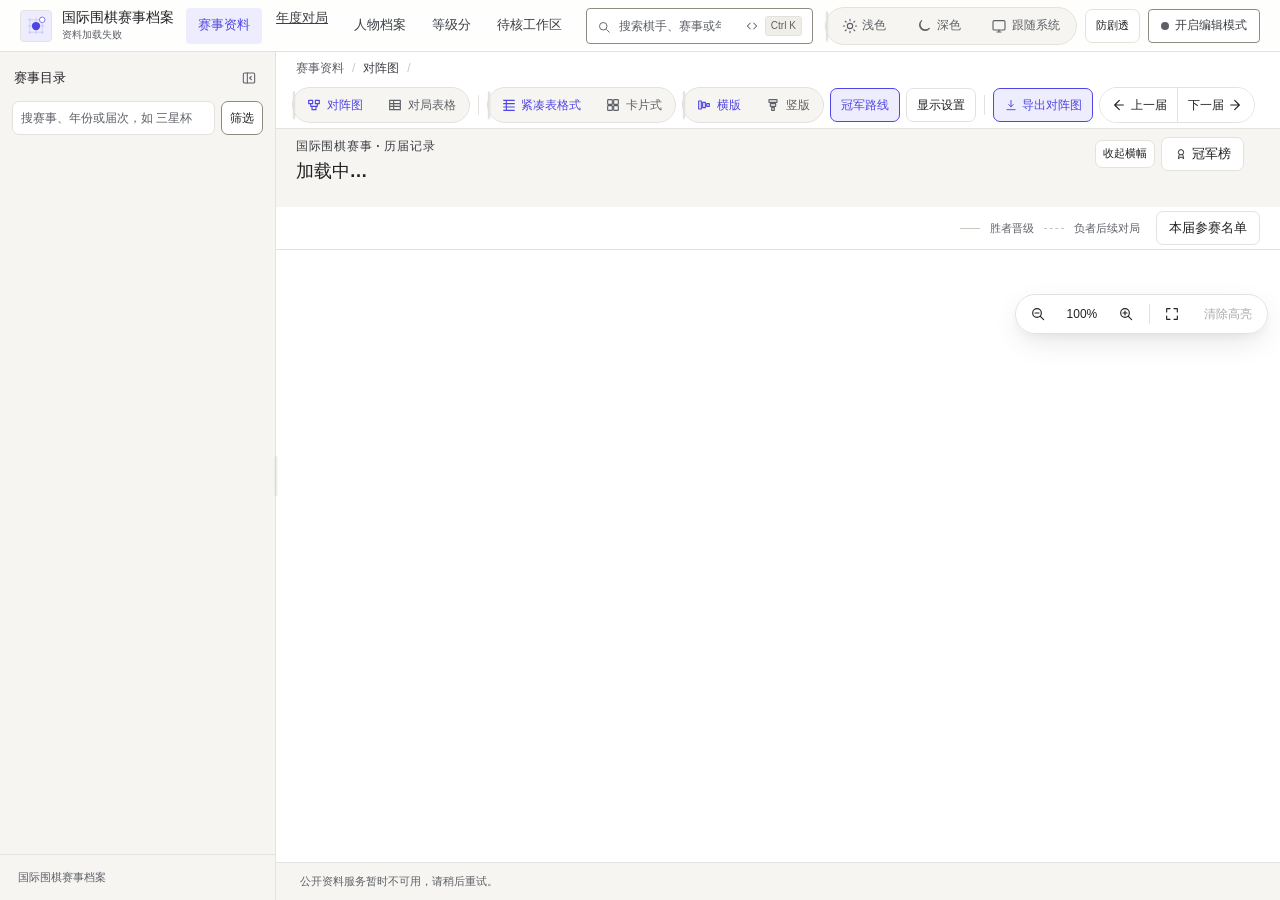
==== commit 48cce3a1: "同步公开站点的年度对局与防剧透完善" ====
--- a/web/index.html
+++ b/web/index.html
@@ -40,6 +40,7 @@
     </div>
     <nav class="global-nav" id="globalNav" aria-label="全局导航">
       <button class="nav-link is-active" id="btnNavTournaments" type="button" aria-current="page">赛事资料</button>
+      <a class="nav-link" id="btnNavAnnual" href="annual.html">年度对局</a>
       <button class="nav-link" id="btnPeople" type="button">人物档案</button>
       <button class="nav-link" id="btnRatings" type="button">等级分</button>
       <button class="nav-link" id="btnReview" type="button">待核工作区</button>
--- a/web/viewer.css
+++ b/web/viewer.css
@@ -7750,45 +7750,146 @@
   font-weight: 600;
 }
 
-body[data-spoiler="hidden"] :is(.wiki-score-td, .wiki-r1-score, .player-outcome, .match-status-pill, .series-outcomes,
-  .series-game-winner, .series-game-result, .finals-score, .finals-champion, .finals-award-badge, .draw-winner-result,
-  .gsl-match-res, .gsl-adv-tag, .gsl-win-tag, .gsl-qualifiers, .gsl-card-extras,
-  #matchesTableBody td:nth-child(6), .h2h-games-table td:is([data-label="胜者"], [data-label="赛果"]),
-  .player-games-result, .podium-name, .h2h-bar, .h2h-figures, .h2h-rate, .h2h-tally,
-  .career-matrix td, .recent-form-dots):not(.spoiler-revealed, .spoiler-revealed *) {
-  filter: blur(7px);
+/* 全站防剧透遮蔽规则：统一使用不透明中性遮罩，杜绝仅靠 blur 透出金银铜/红绿底色或文本长度 */
+body[data-spoiler="hidden"] {
+  --spoiler-mask-bg: color-mix(in srgb, var(--border-color) 62%, var(--bg-secondary));
+  --spoiler-mask-hover: color-mix(in srgb, var(--accent) 22%, var(--bg-secondary));
+}
+
+/* 1) 各类赛果、比分、胜负徽章、汇总统计：不透明中性色块遮蔽，点击单局/区块可单独揭示 */
+body[data-spoiler="hidden"] :is(
+  .wiki-score-td, .wiki-r1-score, .player-outcome, .match-status-pill, .series-outcomes,
+  .series-game-winner, .series-game-result, .finals-score, .finals-champion, .finals-award-badge,
+  .draw-winner-result, .gsl-match-res, .gsl-adv-tag, .gsl-win-tag, .gsl-qualifiers, .gsl-card-extras,
+  #matchesTableBody tr:not(.spoiler-revealed) td:nth-child(6),
+  .h2h-games-table tr:not(.spoiler-revealed) td:is([data-label="胜者"], [data-label="赛果"]),
+  .player-games-result .table-status, .player-games-detail, .player-games-summary,
+  #playerCareerStats [data-kpi="titles"] strong, #playerCareerStats [data-kpi="runners"] strong,
+  #playerCareerStats [data-kpi="record"] strong, #playerCareerTitles, #playerCareerAnalytics,
+  .recent-form-streak, .podium-box:not(.spoiler-revealed) :is(.podium-name, .podium-label),
+  .edition-item-sub, .catalog-recent-meta,
+  .h2h-bar, .h2h-figures, .h2h-rate, .h2h-tally, .h2h-colors,
+  .sgf-result-value, .sgf-meta-result, .sgf-result-comparison
+):not(.spoiler-revealed, .spoiler-revealed *) {
+  background: var(--spoiler-mask-bg) !important;
+  color: transparent !important;
+  border-color: transparent !important;
+  box-shadow: none !important;
+  text-shadow: none !important;
+  border-radius: 4px;
   cursor: pointer;
   user-select: none;
 }
 
-body[data-spoiler="hidden"] .gsl-match:not(.spoiler-revealed) .gsl-player-row.is-winner {
-  background: transparent;
-  box-shadow: none;
-}
-
-body[data-spoiler="hidden"] .gsl-match:not(.spoiler-revealed) .gsl-player-row.is-winner .gsl-player-name {
-  color: var(--text-secondary);
-  font-weight: 400;
-}
-
-body[data-spoiler="hidden"] .gsl-match:not(.spoiler-revealed) .gsl-player-row.is-loser :is(.country-flag, .stone-icon) {
-  opacity: 1;
-}
-
+body[data-spoiler="hidden"] :is(
+  .wiki-score-td, .wiki-r1-score, .finals-score,
+  #matchesTableBody tr:not(.spoiler-revealed) td:nth-child(6),
+  .h2h-games-table tr:not(.spoiler-revealed) td:is([data-label="胜者"], [data-label="赛果"]),
+  .podium-box:not(.spoiler-revealed) :is(.podium-name, .podium-label),
+  .player-games-result .table-status, .player-games-detail,
+  .sgf-result-value, .sgf-meta-result
+):not(.spoiler-revealed, .spoiler-revealed *):hover {
+  background: var(--spoiler-mask-hover) !important;
+}
+
+body[data-spoiler="hidden"] :is(
+  #matchesTableBody tr:not(.spoiler-revealed) td:nth-child(6),
+  .h2h-games-table tr:not(.spoiler-revealed) td:is([data-label="胜者"], [data-label="赛果"]),
+  .podium-box:not(.spoiler-revealed) :is(.podium-name, .podium-label),
+  .h2h-bar, .h2h-figures, .h2h-colors, #playerCareerTitles, #playerCareerAnalytics,
+  .edition-item-sub, .catalog-recent-meta, .sgf-result-comparison
+):not(.spoiler-revealed, .spoiler-revealed *) * {
+  color: transparent !important;
+  background: transparent !important;
+  border-color: transparent !important;
+  opacity: 0 !important;
+}
+
+body[data-spoiler="hidden"] .sgf-head-main:not(.spoiler-revealed) .sgf-player.winner {
+  background: var(--surface-page);
+  border-color: var(--border-default);
+}
+
+body[data-spoiler="hidden"] .sgf-head-main:not(.spoiler-revealed) .sgf-winner-mark {
+  display: none;
+}
+
+/* 2) 近 10 局圆点（棋手页与交锋页）：统一中性灰底，杜绝红绿胜负分布泄露 */
+body[data-spoiler="hidden"] :is(.player-recent-form, .h2h-recent-form):not(.spoiler-revealed) :is(.recent-form-dot, .h2h-form-dot) {
+  background: var(--spoiler-mask-bg) !important;
+  color: transparent !important;
+  border-color: var(--border-light) !important;
+  cursor: pointer;
+  user-select: none;
+}
+
+/* 3) 棋手世赛/国内成绩表矩阵：彻底抹除金银铜与进行中色块、斜体与文字，单击格子揭示后再点跳转 */
+body[data-spoiler="hidden"] .career-matrix td:not(.spoiler-revealed) .career-result {
+  background: var(--spoiler-mask-bg) !important;
+  color: transparent !important;
+  font-weight: 400 !important;
+  font-style: normal !important;
+  border-color: var(--border-light) !important;
+  box-shadow: none !important;
+  cursor: pointer;
+  user-select: none;
+}
+
+body[data-spoiler="hidden"] .career-matrix td:not(.spoiler-revealed) .career-result:hover {
+  background: var(--spoiler-mask-hover) !important;
+}
+
+body[data-spoiler="hidden"] .career-matrix td:not(.spoiler-revealed) .career-result * {
+  color: transparent !important;
+  opacity: 0 !important;
+}
+
+/* 4) 晋级图 / 对阵图：第 1 轮中性化胜负样式，第 2 轮起及决赛/冠军框遮蔽晋级棋手名单与国旗，点击单局或轮次标题可逐步揭示 */
+body[data-spoiler="hidden"] .wiki-match-table:not(.spoiler-revealed) .wiki-player-row.winner,
+body[data-spoiler="hidden"] .wiki-r1-row:not(.spoiler-revealed) .wiki-r1-player.winner,
+body[data-spoiler="hidden"] .gsl-match:not(.spoiler-revealed) .gsl-player-row.is-winner,
 body[data-spoiler="hidden"] :is(.match-card, .finals-container):not(.spoiler-revealed) .player-row.winner,
-body[data-spoiler="hidden"] :is(.match-card, .finals-container):not(.spoiler-revealed) .player-row.is-finals-champion {
-  background: transparent;
-  box-shadow: none;
-}
-
+body[data-spoiler="hidden"] :is(.match-card, .finals-container):not(.spoiler-revealed) .player-row.is-finals-champion,
+body[data-spoiler="hidden"] .draw-match-unit:not(.spoiler-revealed) .draw-player-slip.is-winner {
+  background: transparent !important;
+  box-shadow: none !important;
+}
+
+body[data-spoiler="hidden"] .wiki-match-table:not(.spoiler-revealed) .wiki-player-row.winner .wiki-pname,
+body[data-spoiler="hidden"] .wiki-r1-row:not(.spoiler-revealed) .wiki-r1-player.winner .wiki-pname,
+body[data-spoiler="hidden"] .gsl-match:not(.spoiler-revealed) .gsl-player-row.is-winner .gsl-player-name,
 body[data-spoiler="hidden"] :is(.match-card, .finals-container):not(.spoiler-revealed) .player-row.winner .player-name,
-body[data-spoiler="hidden"] :is(.match-card, .finals-container):not(.spoiler-revealed) .player-row.loser .player-name {
-  color: var(--text-secondary);
-  font-weight: 400;
-}
-
-body[data-spoiler="hidden"] :is(.match-card, .finals-container):not(.spoiler-revealed) .player-row.loser .country-flag {
-  opacity: 1;
+body[data-spoiler="hidden"] :is(.match-card, .finals-container):not(.spoiler-revealed) .player-row.loser .player-name,
+body[data-spoiler="hidden"] .draw-match-unit:not(.spoiler-revealed) .draw-player-slip.is-winner {
+  color: var(--text-secondary) !important;
+  font-weight: 400 !important;
+}
+
+body[data-spoiler="hidden"] :is(.match-card, .finals-container, .gsl-match):not(.spoiler-revealed) :is(.player-row.loser, .gsl-player-row.is-loser) :is(.country-flag, .stone-icon) {
+  opacity: 1 !important;
+}
+
+/* 第 2 轮及后续晋级轮次：遮蔽晋级棋手姓名、国旗与来源徽章，防止从下一轮名单反推上一轮胜者 */
+body[data-spoiler="hidden"] .round-col:not(:first-of-type):not(.spoiler-revealed) :is(.wiki-match-table, .match-card, .finals-container, .wiki-finals-node):not(.spoiler-revealed) :is(.wiki-name-td, .player-name, .finals-player-name, .origin-badge, .drop-badge),
+body[data-spoiler="hidden"] .draw-stage-row:not(:first-of-type):not(.spoiler-revealed) :is(.draw-match-unit, .draw-final-unit, .draw-third-unit):not(.spoiler-revealed) :is(.draw-player-slip, .draw-final-player),
+body[data-spoiler="hidden"] .draw-winner-box:not(.spoiler-revealed) {
+  background: var(--spoiler-mask-bg) !important;
+  color: transparent !important;
+  border-color: var(--border-light) !important;
+  box-shadow: none !important;
+  cursor: pointer;
+  user-select: none;
+}
+
+body[data-spoiler="hidden"] .round-col:not(:first-of-type):not(.spoiler-revealed) :is(.wiki-match-table, .match-card, .finals-container, .wiki-finals-node):not(.spoiler-revealed) :is(.wiki-name-td *, .player-row .country-flag, .player-row .stone-icon, .finals-player-name *),
+body[data-spoiler="hidden"] .draw-stage-row:not(:first-of-type):not(.spoiler-revealed) :is(.draw-match-unit, .draw-final-unit, .draw-third-unit):not(.spoiler-revealed) :is(.draw-player-slip *, .draw-final-player *),
+body[data-spoiler="hidden"] .draw-winner-box:not(.spoiler-revealed) * {
+  color: transparent !important;
+  opacity: 0 !important;
+}
+
+body[data-spoiler="hidden"] .round-col:not(:first-of-type):not(.spoiler-revealed) :is(.wiki-round-pill, .round-title) {
+  cursor: pointer;
 }
 
 /* P1-3 交锋页快捷预设胶囊与摘要文字降噪 */
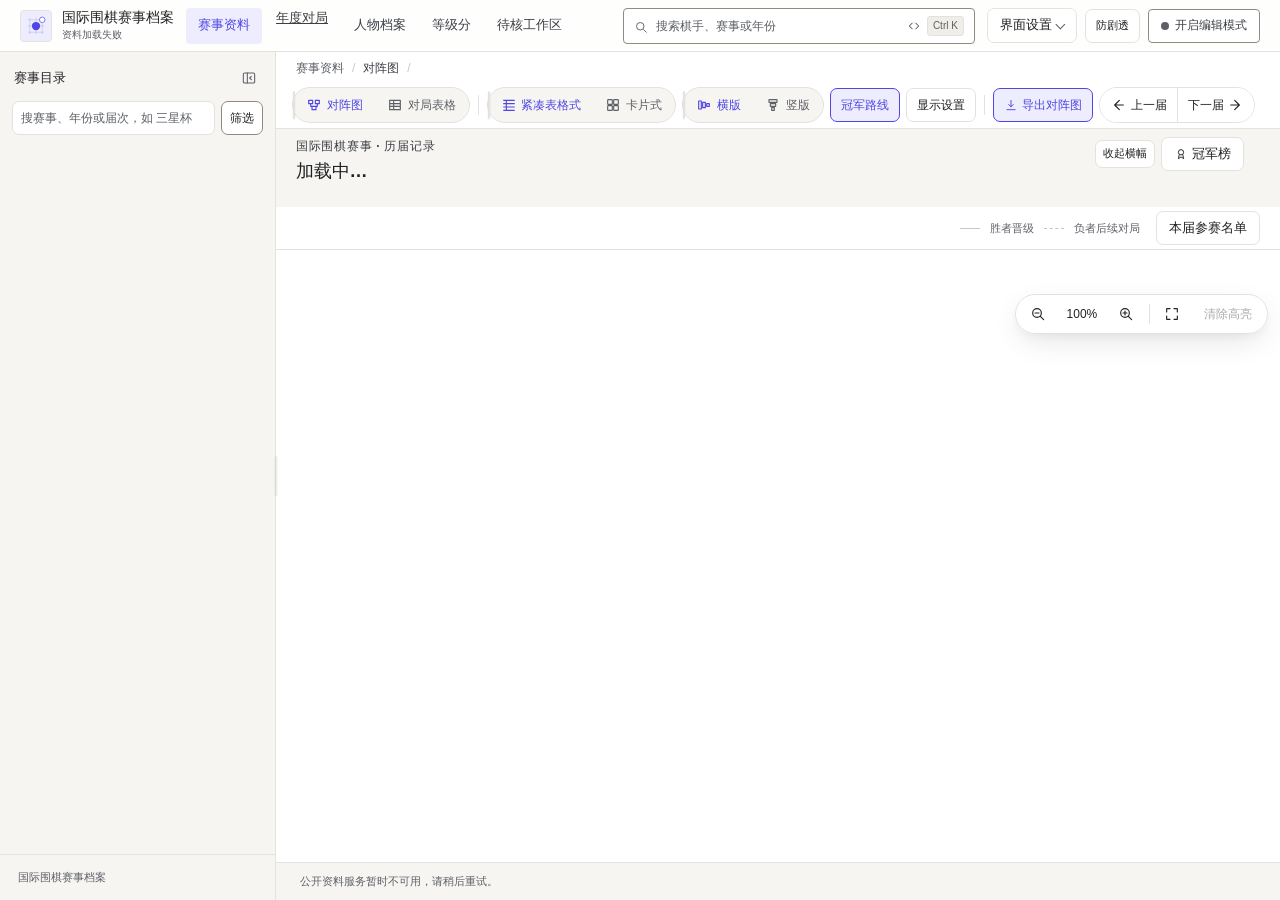
==== commit ff78d5e1: "同步界面样式现代/传统切换、传统高密度样式与横向宽度滑块" ====
--- a/web/index.html
+++ b/web/index.html
@@ -28,6 +28,7 @@
   <link rel="stylesheet" href="viewer-bracket-orient.css">
   <link rel="stylesheet" href="viewer-sgf.css">
   <link rel="stylesheet" href="viewer-dialogs.css">
+  <link rel="stylesheet" href="viewer-style-traditional.css">
 </head>
 <body data-view-mode="wiki" data-boot-index="1">
   <script src="viewer-theme-boot.js"></script>
@@ -56,12 +57,34 @@
       <div id="searchDropdown" class="search-dropdown"></div>
     </div>
     <div class="header-actions">
-      <div class="view-toggle-group theme-toggle-group" data-segmented aria-label="外观主题">
-        <button class="view-toggle-btn" id="btnThemeLight" data-theme-option="light" type="button" aria-pressed="false" title="浅色外观"><svg viewBox="0 0 24 24" aria-hidden="true"><circle cx="12" cy="12" r="4"/><path d="M12 2v2m0 16v2M2 12h2m16 0h2M4.9 4.9l1.4 1.4m11.4 11.4 1.4 1.4m0-14.2-1.4 1.4M6.3 17.7l-1.4 1.4"/></svg>浅色</button>
-        <button class="view-toggle-btn" id="btnThemeDark" data-theme-option="dark" type="button" aria-pressed="false" title="深色外观"><svg viewBox="0 0 24 24" aria-hidden="true"><path d="M20 15.5A8 8 0 0 1 8.5 4a8.2 8.2 0 1 0 11.5 11.5z"/></svg>深色</button>
-        <button class="view-toggle-btn" id="btnThemeAuto" data-theme-option="auto" type="button" aria-pressed="false" title="跟随系统外观"><svg viewBox="0 0 24 24" aria-hidden="true"><rect x="3" y="4" width="18" height="14" rx="2"/><path d="M9 21h6m-3-3v3"/></svg>跟随系统</button>
-        <span class="segment-indicator" aria-hidden="true"></span>
-      </div>
+      <details class="ui-settings-menu" id="uiSettingsMenu">
+        <summary class="btn btn-sm ui-settings-trigger" id="btnUiSettings" aria-haspopup="true">界面设置</summary>
+        <div class="ui-settings-panel" role="group" aria-label="界面设置">
+          <div class="ui-settings-row">
+            <span class="ui-settings-label">外观主题</span>
+            <div class="view-toggle-group ui-settings-group" role="group" aria-label="外观主题">
+              <button class="view-toggle-btn" id="btnThemeLight" data-theme-option="light" type="button" aria-pressed="false" title="浅色外观">浅色</button>
+              <button class="view-toggle-btn" id="btnThemeDark" data-theme-option="dark" type="button" aria-pressed="false" title="深色外观">深色</button>
+              <button class="view-toggle-btn" id="btnThemeAuto" data-theme-option="auto" type="button" aria-pressed="false" title="跟随系统外观">跟随系统</button>
+            </div>
+          </div>
+          <div class="ui-settings-row">
+            <span class="ui-settings-label">界面样式</span>
+            <div class="view-toggle-group ui-settings-group" role="group" aria-label="界面样式">
+              <button class="view-toggle-btn" id="btnUiStyleModern" data-ui-style-option="modern" type="button" aria-pressed="false" title="现代界面样式">现代</button>
+              <button class="view-toggle-btn" id="btnUiStyleTraditional" data-ui-style-option="traditional" type="button" aria-pressed="false" title="传统界面样式">传统</button>
+            </div>
+          </div>
+          <div class="ui-settings-row ui-settings-row--width">
+            <label class="ui-settings-label" for="rngUiWidth">横向宽度</label>
+            <div class="ui-settings-slider-wrap">
+              <input class="ui-settings-range" id="rngUiWidth" data-ui-width-range type="range" min="60" max="100" step="1" value="75" aria-label="横向宽度">
+              <span class="ui-settings-value" id="valUiWidth" data-ui-width-value>默认</span>
+              <button class="btn btn-sm ui-settings-reset" id="btnUiWidthReset" data-ui-width-reset type="button" title="恢复默认宽度" disabled>重置</button>
+            </div>
+          </div>
+        </div>
+      </details>
       <button class="btn btn-sm spoiler-toggle-btn" id="btnSpoilerToggle" type="button" aria-pressed="false" title="开启后隐藏胜负赛果，点击单局可单独揭示">防剧透</button>
       <button class="edit-switch" id="btnEditMode" type="button" aria-pressed="false"><span class="edit-switch__dot" aria-hidden="true"></span>开启编辑模式</button>
       <button class="btn btn-gold edit-only" id="btnEntry" type="button"><svg viewBox="0 0 24 24" fill="none" aria-hidden="true"><path d="M12 5v14M5 12h14" stroke="currentColor" stroke-width="1.8" stroke-linecap="round"/></svg>新增比赛</button>
@@ -335,7 +358,7 @@
   </dialog>
   <dialog id="rosterDialog" class="roster-dialog" aria-labelledby="rosterTitle">
     <div class="modal-header"><h3 id="rosterTitle">本届参赛名单</h3><form method="dialog"><button class="close-btn" aria-label="关闭参赛名单">×</button></form></div>
-    <div class="modal-body"><p id="rosterSummary"></p><div class="roster-tools"><input id="rosterSearch" type="search" placeholder="按中文或原文姓名查找" aria-label="查找本届参赛棋手"><button class="btn edit-only" id="rosterCreatePlayer" type="button">新建人物</button></div><div id="rosterPlayers"></div></div>
+    <div class="modal-body"><div class="roster-tabs" id="rosterTabs" role="tablist" aria-label="参赛名单范围"><button type="button" class="btn roster-tab is-active" id="rosterTabMain" role="tab" data-roster-scope="main" aria-selected="true">本赛</button><button type="button" class="btn roster-tab" id="rosterTabAll" role="tab" data-roster-scope="all" aria-selected="false">全部（含预选）</button></div><p id="rosterSummary"></p><div class="roster-tools"><input id="rosterSearch" type="search" placeholder="按中文或原文姓名查找" aria-label="查找本届参赛棋手"><button class="btn edit-only" id="rosterCreatePlayer" type="button">新建人物</button></div><div id="rosterPlayers"></div></div>
   </dialog>
   <dialog id="historyDialog" class="history-dialog" aria-labelledby="historyTitle">
     <div class="modal-header"><h3 id="historyTitle">修改历史</h3><button class="close-btn" id="closeHistoryDialog" type="button" aria-label="关闭修改历史">×</button></div>
--- a/web/viewer.css
+++ b/web/viewer.css
@@ -3343,6 +3343,30 @@
 .team-season-stats > div { padding: var(--space-4); border: 1px solid var(--border-color); background: var(--bg-secondary); }
 .team-season-stats span { display: block; color: var(--text-muted); font-size: var(--text-xs); }
 .team-season-stats strong { display: block; margin-top: var(--space-2); font-size: var(--text-xl); font-variant-numeric: tabular-nums; }
+.team-directory-grid { display: grid; grid-template-columns: repeat(auto-fit, minmax(min(100%, 19rem), 1fr)); align-items: start; gap: var(--space-4); margin-top: var(--space-3); }
+.team-card { min-width: 0; border: 1px solid var(--border-color); background: var(--card-bg); }
+.team-card-header { display: flex; align-items: flex-start; justify-content: space-between; gap: var(--space-3); padding: var(--space-3) var(--space-4); border-bottom: 1px solid var(--border-color); background: var(--bg-secondary); }
+.team-card-name { display: flex; align-items: center; gap: var(--space-2); min-width: 0; }
+.team-card-name h3 { margin: 0; font-size: var(--text-md); line-height: 1.45; overflow-wrap: anywhere; }
+.team-card-flag { display: inline-flex; flex-shrink: 0; }
+.team-card-honor { flex-shrink: 0; text-align: right; }
+.team-card-honor span { display: block; color: var(--text-muted); font-size: var(--text-xs); }
+.team-card-honor strong { display: block; color: var(--accent); font-size: var(--text-md); line-height: 1.4; }
+.team-card-record { display: grid; grid-template-columns: repeat(3, minmax(0, 1fr)); border-bottom: 1px solid var(--border-color); }
+.team-card-record > div { min-width: 0; padding: var(--space-2) var(--space-3); }
+.team-card-record > div + div { border-left: 1px solid var(--border-color); }
+.team-card-record span { display: block; color: var(--text-muted); font-size: var(--text-xs); }
+.team-card-record strong { display: block; margin-top: var(--space-1); font-size: var(--text-md); font-variant-numeric: tabular-nums; white-space: nowrap; }
+.team-roster-table { width: 100%; border-collapse: collapse; font-size: var(--text-sm); font-variant-numeric: tabular-nums; }
+.team-roster-table th { padding: var(--space-2); border-bottom: 1px solid var(--border-color); color: var(--text-muted); font-weight: 400; text-align: center; white-space: nowrap; }
+.team-roster-table td { padding: var(--space-2); border-bottom: 1px solid var(--border-light); text-align: center; white-space: nowrap; }
+.team-roster-table tr:last-child td { border-bottom: 0; }
+.team-roster-table th:first-child, .team-roster-table td:first-child { text-align: left; }
+.team-roster-table td:first-child { overflow-wrap: anywhere; }
+.team-roster-table .team-player { color: var(--text-secondary); }
+.team-member-role { margin-left: var(--space-1); color: var(--text-muted); font-size: var(--text-xs); }
+.team-card-note { margin: 0; padding: var(--space-2) var(--space-3); border-top: 1px solid var(--border-light); color: var(--text-muted); font-size: var(--text-xs); }
+.team-card-empty { padding: var(--space-4) !important; color: var(--text-muted); text-align: center; }
 .team-scope-note, .team-round-meta { color: var(--text-muted); font-size: var(--text-xs); line-height: 1.7; }
 .team-table-scroll { overflow-x: auto; max-width: 100%; }
 .team-standing > .team-table-scroll { display: block; }
@@ -3373,7 +3397,7 @@
 .export-capture #canvas .team-controls, .export-capture #canvas .team-nav { display: none !important; }
 .export-capture #canvas .team-results [data-team-action] { display: none !important; }
 body.export-capture[data-view-mode] .round-col.team-results { width: max(60rem, calc(100vw - 24rem)); min-width: 60rem; }
-body.export-capture[data-view-mode] .round-col.team-results.nongshim-results { width: max-content; min-width: 56rem; }
+body.export-capture[data-view-mode] .round-col.team-results.nongshim-results { width: max-content; min-width: 64rem; }
 .export-capture #canvas .team-table-scroll { overflow: visible; max-width: none; }
 
 /* 5.2.1 农心杯擂台对阵图（维基百科阶梯对阵 & 连胜逐局表） */
@@ -3383,17 +3407,46 @@
 .nongshim-bracket {
   --nongshim-th-bg: #eaecf0;
   --nongshim-empty-bg: #f1f3f5;
+  --nongshim-alt-bg: #f8f8f8;
   --nongshim-champ-bg: #eef7d6;
   --nongshim-champ-border: #6b9e2b;
   --nongshim-champ-text: #275810;
+  --team-chn: #d4473f;
+  --team-chn-alt: #e67c75;
+  --team-kor: #2f6bd0;
+  --team-kor-alt: #6a96e0;
+  --team-jpn: #7a5ccc;
+  --team-jpn-alt: #a38de0;
+  --team-other: #1f9e8f;
+  --team-other-alt: #5cbeb2;
+  --team-other-2: #c77d24;
+  --team-fallback: var(--text-muted);
+  --nongshim-radius: 0px;
+  --nongshim-radius-sm: 0px;
+  --nongshim-bar-mix: 12%;
   color: var(--text-main);
 }
 body[data-theme="dark"] .nongshim-bracket {
   --nongshim-th-bg: var(--bg-tertiary);
   --nongshim-empty-bg: #14151a;
+  --nongshim-alt-bg: #212329;
   --nongshim-champ-bg: rgba(111, 211, 176, 0.14);
   --nongshim-champ-border: var(--accent-win);
   --nongshim-champ-text: var(--accent-win);
+  --team-chn: #ef6b62;
+  --team-chn-alt: #f59c95;
+  --team-kor: #5b8ef0;
+  --team-kor-alt: #8cb2f5;
+  --team-jpn: #a08bf0;
+  --team-jpn-alt: #bfb0f7;
+  --team-other: #4cc3b3;
+  --team-other-alt: #7dd8cc;
+  --team-other-2: #e39d45;
+}
+body[data-view-mode="modern"] .nongshim-bracket {
+  --nongshim-radius: var(--radius-lg);
+  --nongshim-radius-sm: var(--radius-sm);
+  --nongshim-bar-mix: 18%;
 }
 .nongshim-header {
   display: flex;
@@ -3509,7 +3562,8 @@
   padding: 0.125rem 0.25rem;
   border-radius: var(--radius-xs);
 }
-.nongshim-roster-item.is-eliminated .nongshim-roster-player {
+.nongshim-roster-item.is-eliminated .nongshim-roster-player,
+.nongshim-roster-item.is-unplayed .nongshim-roster-player {
   color: var(--text-muted);
 }
 .nongshim-roster-item.is-active .nongshim-roster-player {
@@ -3743,9 +3797,14 @@
 }
 .nongshim-bracket .nongshim-step-cell.is-player-active,
 .nongshim-bracket .nongshim-result-btn.is-player-active,
-.nongshim-bracket .is-player-active {
+.nongshim-bracket[data-nongshim-layout="table"] .is-player-active,
+.nongshim-bracket[data-nongshim-layout="ladder"] .is-player-active {
   background: var(--accent-soft);
   box-shadow: inset 0 0 0 1px var(--accent);
+}
+.nongshim-bracket[data-nongshim-layout="lanes"] .is-player-active {
+  outline: 2px solid var(--accent);
+  outline-offset: 1px;
 }
 .nongshim-bracket .nongshim-result-btn.match-located,
 .nongshim-bracket .match-located {
@@ -3753,12 +3812,692 @@
   outline-offset: -2px;
   background: var(--accent-soft);
 }
-.export-capture #canvas .nongshim-bracket .is-player-active {
+
+/* 新版擂台进程视图（lanes 样式） */
+.nongshim-summary {
+  margin-bottom: var(--space-4);
+}
+.nongshim-summary .nongshim-header {
+  margin-bottom: var(--space-2);
+}
+.nongshim-kpis {
+  display: flex;
+  flex-wrap: wrap;
+  gap: var(--space-2);
+}
+.nongshim-kpi {
+  display: inline-flex;
+  flex-wrap: wrap;
+  align-items: center;
+  gap: 0.35rem 0.4rem;
+  padding: 0.2rem 0.6rem;
+  border: 1px solid var(--border-color);
+  border-radius: var(--nongshim-radius-sm);
+  background: var(--bg-secondary);
+  color: var(--text-secondary);
+  font-size: var(--text-sm);
+  font-variant-numeric: tabular-nums;
+}
+body[data-view-mode="modern"] .nongshim-kpi {
+  border-radius: var(--radius-pill);
+}
+.nongshim-kpi-player {
+  display: inline-flex;
+  align-items: center;
+  gap: 0.25rem;
+  white-space: nowrap;
+}
+.nongshim-kpi-tie {
+  color: var(--text-muted);
+  white-space: nowrap;
+}
+.nongshim-kpi strong {
+  color: var(--text-main);
+  font-weight: 600;
+}
+.nongshim-kpi.is-live {
+  border-color: var(--accent);
+  background: var(--accent-soft);
+}
+.nongshim-section {
+  margin-top: var(--space-5);
+}
+.nongshim-sec-head {
+  display: flex;
+  flex-wrap: wrap;
+  align-items: baseline;
+  gap: var(--space-2);
+  margin: 0 0 var(--space-2-5);
+}
+.nongshim-sec-head h3 {
+  margin: 0;
+  font-size: var(--text-md);
+  font-weight: 600;
+}
+.nongshim-sec-sub {
+  color: var(--text-muted);
+  font-size: var(--text-sm);
+}
+.nongshim-rosters {
+  grid-template-columns: repeat(var(--nongshim-team-count, 3), minmax(0, 1fr));
+  margin-bottom: 0;
+}
+.nongshim-team-card.is-lanes {
+  border-top: 3px solid var(--tc, var(--border-color));
+  border-radius: var(--nongshim-radius);
+  display: flex;
+  flex-direction: column;
+  gap: var(--space-2);
+}
+.nongshim-team-card.is-lanes.is-team-out {
+  opacity: 0.72;
+}
+.nongshim-team-card.is-lanes .nongshim-team-head {
+  border-bottom: 0;
+  padding-bottom: 0;
+  margin-bottom: 0;
+  align-items: flex-start;
+  flex-wrap: wrap;
+}
+.nongshim-team-card.is-lanes .nongshim-team-name {
+  flex: 1 1 auto;
+  flex-wrap: wrap;
+  gap: 0.25rem 0.4rem;
+  min-width: 0;
+}
+.nongshim-team-record {
+  color: var(--text-muted);
+  font-size: var(--text-xs);
+  font-weight: 400;
+  font-variant-numeric: tabular-nums;
+}
+.nongshim-out-badge {
+  display: inline-flex;
+  align-items: center;
+  padding: 0.0625rem 0.375rem;
+  border-radius: var(--nongshim-radius-sm);
+  border: 1px solid var(--border-color);
+  background: var(--bg-tertiary);
+  color: var(--text-muted);
+  font-size: var(--text-2xs);
+  font-weight: 500;
+  white-space: nowrap;
+}
+.nongshim-team-left {
+  display: inline-flex;
+  align-items: baseline;
+  gap: 0.2rem;
+  flex-shrink: 0;
+  white-space: nowrap;
+  font-variant-numeric: tabular-nums;
+}
+.nongshim-left-label,
+.nongshim-left-total {
+  color: var(--text-muted);
+  font-size: var(--text-xs);
+}
+.nongshim-left-num {
+  font-size: 1.625rem;
+  font-weight: 700;
+  line-height: 1;
+  color: var(--tc, var(--text-main));
+}
+.nongshim-roster-pips {
+  list-style: none;
+  margin: 0;
+  padding: 0;
+  display: flex;
+  flex-wrap: wrap;
+  gap: 0.35rem;
+}
+.nongshim-roster-pip {
+  display: inline-flex;
+  align-items: center;
+  gap: 0.3rem;
+  padding: 0.15rem 0.5rem 0.15rem 0.25rem;
+  border: 1px solid var(--border-color);
+  border-radius: var(--nongshim-radius-sm);
+  background: var(--canvas-bg);
+  font-size: var(--text-sm);
+  white-space: nowrap;
+}
+.nongshim-roster-pip.is-unordered {
+  padding-left: 0.5rem;
+}
+body[data-view-mode="modern"] .nongshim-roster-pip {
+  border-radius: var(--radius-pill);
+}
+.nongshim-roster-pip .nongshim-roster-player {
+  font-weight: 600;
+}
+.nongshim-pip-idx {
+  font-style: normal;
+  width: 1.05rem;
+  height: 1.05rem;
+  border-radius: 50%;
+  display: inline-flex;
+  align-items: center;
+  justify-content: center;
+  font-size: var(--text-2xs);
+  font-variant-numeric: tabular-nums;
+  background: color-mix(in srgb, var(--text-main) 8%, transparent);
+  color: var(--text-secondary);
+}
+body[data-view-mode="wiki"] .nongshim-pip-idx {
+  border-radius: 0;
+}
+.nongshim-roster-pip.is-eliminated {
+  opacity: 0.62;
+  border-style: dashed;
+  color: var(--text-muted);
+}
+.nongshim-roster-pip.is-eliminated .nongshim-roster-player {
+  color: var(--text-muted);
+  text-decoration: line-through;
+}
+.nongshim-roster-pip.is-live {
+  background: color-mix(in srgb, var(--tc) var(--nongshim-bar-mix), var(--canvas-bg));
+  border-color: var(--tc);
+}
+.nongshim-roster-pip.is-live .nongshim-pip-idx {
+  background: var(--tc);
+  color: #fff;
+}
+.nongshim-pip-tag {
+  font-style: normal;
+  font-size: var(--text-2xs);
+  font-weight: 600;
+  line-height: 1.3;
+  color: var(--text-muted);
+}
+.nongshim-pip-tag.is-live {
+  color: var(--tc);
+}
+.nongshim-lanes-card,
+.nongshim-detail-card {
+  border: 1px solid var(--border-color);
+  border-radius: var(--nongshim-radius);
+  background: var(--bg-secondary);
+}
+.nongshim-lanes-card {
+  padding: var(--space-2);
+}
+.nongshim-lanes {
+  display: grid;
+  position: relative;
+  min-width: 100%;
+  width: max-content;
+  font-variant-numeric: tabular-nums;
+}
+.nongshim-lanes.is-compact {
+  --nongshim-col-min: 5rem;
+}
+.nongshim-lane-bg {
+  grid-column: 1 / -1;
+  border-top: 1px solid var(--border-color);
+  z-index: 0;
+}
+.nongshim-lane-bg.is-alt {
+  background: var(--nongshim-alt-bg);
+}
+.nongshim-lane-name {
+  grid-column: 1;
+  position: sticky;
+  left: 0;
+  z-index: 5;
+  display: flex;
+  align-items: center;
+  gap: 0.35rem;
+  padding: 0 0.5rem 0 0.35rem;
+  background: var(--bg-secondary);
+  border-right: 1px solid var(--border-color);
+  font-weight: 600;
+  font-size: var(--text-sm);
+  white-space: nowrap;
+}
+.nongshim-lane-accent {
+  width: 3px;
+  height: 1.35rem;
+  flex: none;
+  border-radius: var(--nongshim-radius-sm);
+  background: var(--tc, var(--border-color));
+}
+.nongshim-lane-stage {
+  padding: 0.35rem 0.5rem;
+  border-bottom: 1px solid var(--border-color);
+  font-size: var(--text-sm);
+  white-space: nowrap;
+}
+.nongshim-lane-stage span {
+  color: var(--text-muted);
+  font-size: var(--text-xs);
+  font-weight: 400;
+}
+.nongshim-lane-game {
+  z-index: 2;
+  display: flex;
+  flex-direction: column;
+  align-items: center;
+  justify-content: center;
+  padding: 0.3rem 0.25rem;
+  border: 1px solid transparent;
+  border-radius: var(--nongshim-radius-sm);
+  background: transparent;
+  color: var(--text-main);
+  font: inherit;
+  font-size: var(--text-xs);
+  cursor: pointer;
+  white-space: nowrap;
+}
+.nongshim-lane-game:hover,
+.nongshim-lane-game.is-game-selected {
+  background: var(--accent-soft);
+  border-color: var(--accent);
+}
+.nongshim-lane-game strong {
+  display: inline-flex;
+  align-items: center;
+  gap: 0.2rem;
+  font-size: var(--text-sm);
+  font-weight: 600;
+}
+.nongshim-lane-game small {
+  color: var(--text-muted);
+  font-size: var(--text-2xs);
+  font-weight: 400;
+}
+.nongshim-sgf-tag {
+  display: inline-block;
+  padding: 0 0.22rem;
+  border: 1px solid var(--border-color);
+  border-radius: var(--nongshim-radius-sm);
+  color: var(--accent);
+  font-size: var(--text-2xs);
+  font-weight: 600;
+  line-height: 1.35;
+}
+.nongshim-lane-gap {
+  justify-self: center;
+  width: 0;
+  border-left: 2px dashed var(--border-light);
+  z-index: 1;
+}
+.nongshim-lane-conn {
+  justify-self: center;
+  width: 2px;
+  margin: 1.75rem 0;
+  background: color-mix(in srgb, var(--text-muted) 45%, transparent);
+  z-index: 1;
+}
+.nongshim-lane-conn.is-void {
+  width: 0;
+  border-left: 2px dashed var(--border-light);
+  background: transparent;
+}
+.nongshim-lane-conn.is-game-selected {
+  width: 3px;
+  background: var(--accent);
+}
+.nongshim-lane-bar {
+  z-index: 3;
+  align-self: center;
+  min-width: 0;
+  height: 2.2rem;
+  margin: 0 0.25rem;
+  padding: 0 0.55rem;
+  border: 1px solid color-mix(in srgb, var(--tc) 55%, transparent);
+  border-radius: var(--nongshim-radius-sm);
+  background: color-mix(in srgb, var(--tc) var(--nongshim-bar-mix), var(--bg-secondary));
+  color: var(--text-main);
+  font: inherit;
+  font-size: var(--text-sm);
+  font-weight: 600;
+  display: flex;
+  align-items: center;
+  gap: 0.35rem;
+  white-space: nowrap;
+  cursor: pointer;
+}
+.nongshim-bar-name {
+  min-width: 0;
+  overflow: hidden;
+  text-overflow: ellipsis;
+}
+.nongshim-lane-bar .nongshim-streak-badge {
+  background: var(--tc);
+  color: #fff;
+  flex: none;
+}
+.nongshim-lane-bar.is-live {
+  position: relative;
+  border-right: 0;
+  border-top-right-radius: 0;
+  border-bottom-right-radius: 0;
+  -webkit-mask-image: linear-gradient(90deg, #000 84%, transparent);
+  mask-image: linear-gradient(90deg, #000 84%, transparent);
+}
+.nongshim-bar-fade {
+  display: none;
+}
+.nongshim-lane-tail {
+  z-index: 3;
+  align-self: center;
+  padding-left: 0.25rem;
+  color: var(--tc);
+  font-size: var(--text-xs);
+  font-weight: 600;
+  white-space: nowrap;
+}
+.nongshim-lane-node {
+  z-index: 4;
+  justify-self: center;
+  display: inline-flex;
+  align-items: center;
+  justify-content: center;
+  padding: 0;
+  border: 0;
+  background: transparent;
+  cursor: pointer;
+}
+.nongshim-lane-node.is-down {
+  align-self: end;
+  margin-bottom: 0.35rem;
+}
+.nongshim-lane-node.is-up {
+  align-self: start;
+  margin-top: 0.35rem;
+}
+.nongshim-lane-node .stone-icon {
+  width: 0.8125rem;
+  height: 0.8125rem;
+  box-shadow: 0 0 0 2px var(--bg-secondary);
+}
+.nongshim-lane-node.is-decider .stone-icon {
+  box-shadow: 0 0 0 2px var(--bg-secondary), 0 0 0 4px var(--nongshim-champ-border);
+}
+.nongshim-lane-node.is-game-selected .stone-icon {
+  box-shadow: 0 0 0 2px var(--bg-secondary), 0 0 0 4px var(--accent);
+}
+.nongshim-lane-out {
+  z-index: 3;
+  align-self: center;
+  justify-self: center;
+  display: inline-flex;
+  flex-direction: column;
+  align-items: center;
+  padding: 0.15rem 0.45rem;
+  border: 1px solid var(--border-color);
+  border-radius: var(--nongshim-radius-sm);
+  background: var(--bg-secondary);
+  color: var(--text-muted);
+  font: inherit;
+  font-size: var(--text-xs);
+  line-height: 1.3;
+  white-space: nowrap;
+  cursor: pointer;
+}
+.nongshim-lane-out.is-game-selected {
+  border-color: var(--accent);
+  background: var(--accent-soft);
+}
+.nongshim-out-name {
+  display: inline-flex;
+  align-items: center;
+  gap: 0.2rem;
+  font-weight: 500;
+}
+.nongshim-out-mark {
+  color: var(--tc);
+  font-weight: 700;
+}
+.nongshim-lane-out small {
+  display: block;
+  font-size: var(--text-2xs);
+  color: var(--tc);
+  font-weight: 600;
+}
+.nongshim-lane-void {
+  z-index: 3;
+  align-self: center;
+  justify-self: center;
+  padding: 0.15rem 0.45rem;
+  border: 1px dashed var(--border-light);
+  border-radius: var(--nongshim-radius-sm);
+  background: var(--bg-secondary);
+  color: var(--text-muted);
+  font-size: var(--text-xs);
+  white-space: nowrap;
+}
+.nongshim-lane-scheduled {
+  z-index: 2;
+  align-self: stretch;
+  justify-self: stretch;
+  margin: 0.35rem 0.25rem;
+  border: 1px dashed var(--border-light);
+  border-radius: var(--nongshim-radius-sm);
+  display: flex;
+  align-items: center;
+  justify-content: center;
+  color: var(--text-muted);
+  font-size: var(--text-xs);
+  white-space: nowrap;
+  padding: 0.25rem;
+}
+.nongshim-legend {
+  display: flex;
+  flex-wrap: wrap;
+  align-items: center;
+  gap: var(--space-4);
+  padding: var(--space-2) var(--space-2) 0.15rem;
+  color: var(--text-muted);
+  font-size: var(--text-xs);
+}
+.nongshim-legend > span {
+  display: inline-flex;
+  align-items: center;
+  gap: 0.3rem;
+}
+.nongshim-legend-badge {
+  display: inline-block;
+  padding: 0.05rem 0.35rem;
+  border-radius: var(--nongshim-radius-sm);
+  background: var(--team-chn);
+  color: #fff;
+  font-size: var(--text-2xs);
+  font-weight: 600;
+}
+.nongshim-detail {
+  width: 100%;
+  border-collapse: collapse;
+  font-size: var(--text-sm);
+  font-variant-numeric: tabular-nums;
+}
+.nongshim-detail th {
+  text-align: left;
+  font-weight: 600;
+  font-size: var(--text-xs);
+  color: var(--text-muted);
+  padding: 0.5rem 0.65rem;
+  border-bottom: 1px solid var(--border-color);
+  white-space: nowrap;
+}
+.nongshim-detail td {
+  padding: 0.5rem 0.65rem;
+  border-bottom: 1px solid var(--border-color);
+  white-space: nowrap;
+  vertical-align: middle;
+}
+.nongshim-detail tbody tr:last-child td {
+  border-bottom: 0;
+}
+.nongshim-detail-stage td {
+  background: color-mix(in srgb, var(--text-main) 4%, transparent);
+  font-size: var(--text-xs);
+  padding: 0.35rem 0.65rem;
+}
+.nongshim-detail-stage span {
+  color: var(--text-muted);
+  font-weight: 400;
+}
+.nongshim-detail-row {
+  cursor: pointer;
+}
+.nongshim-detail-row td:first-child {
+  box-shadow: inset 3px 0 0 var(--tc, transparent);
+}
+.nongshim-detail-row:hover td,
+.nongshim-detail-row.is-game-selected td,
+.nongshim-detail-row.match-located td {
+  background: var(--accent-soft);
+}
+.nongshim-detail-num {
+  width: 4.25rem;
+  font-weight: 600;
+}
+.nongshim-detail-date {
+  width: 6.5rem;
+  color: var(--text-secondary);
+}
+.nongshim-detail-matchup {
+  display: inline-flex;
+  align-items: center;
+  gap: 0.35rem;
+}
+.nongshim-detail-player {
+  display: inline-flex;
+  align-items: center;
+  gap: 0.25rem;
+}
+.nongshim-detail-player.is-winner .nongshim-player-btn,
+.nongshim-detail-player.is-winner .nongshim-player-name {
+  font-weight: 600;
+  color: var(--text-main);
+}
+.nongshim-detail-player.is-loser .nongshim-player-btn,
+.nongshim-detail-player.is-loser .nongshim-player-name {
+  color: var(--text-muted);
+  font-weight: 400;
+}
+.nongshim-detail-badge {
+  display: inline-flex;
+  align-items: center;
+  padding: 0.05rem 0.35rem;
+  border-radius: var(--nongshim-radius-sm);
+  background: color-mix(in srgb, var(--tc) 16%, transparent);
+  color: var(--tc);
+  font-size: var(--text-2xs);
+  font-weight: 600;
+}
+.nongshim-detail-vs {
+  color: var(--text-muted);
+  font-size: var(--text-xs);
+  margin: 0 0.15rem;
+}
+.nongshim-detail-result {
+  display: inline-flex;
+  align-items: center;
+  gap: 0.35rem;
+}
+.nongshim-detail-moves {
+  color: var(--text-muted);
+}
+.nongshim-detail-kifu,
+.nongshim-detail th:nth-child(5) {
+  width: 3.5rem;
+  text-align: center;
+}
+.nongshim-kifu-none {
+  color: var(--text-muted);
+  font-size: var(--text-xs);
+}
+.nongshim-kifu-btn {
+  padding: 0.1rem 0.45rem;
+  border: 1px solid var(--border-color);
+  border-radius: var(--nongshim-radius-sm);
+  background: var(--canvas-bg);
+  color: var(--accent);
+  font: inherit;
+  font-size: var(--text-xs);
+  font-weight: 600;
+  cursor: pointer;
+}
+.nongshim-kifu-btn:hover {
+  border-color: var(--accent);
+  background: var(--accent-soft);
+}
+
+.export-capture #canvas .nongshim-bracket .is-player-active,
+.export-capture #canvas .nongshim-bracket .is-game-selected {
+  outline: none !important;
+  box-shadow: none !important;
+}
+.export-capture #canvas .nongshim-bracket .nongshim-lane-game.is-game-selected {
   background: transparent !important;
-  box-shadow: none !important;
+  border-color: transparent !important;
+}
+.export-capture #canvas .nongshim-bracket .nongshim-lane-out.is-game-selected {
+  background: var(--bg-secondary) !important;
+  border-color: var(--border-color) !important;
+}
+.export-capture #canvas .nongshim-bracket .nongshim-lane-conn.is-game-selected {
+  width: 2px !important;
+  background: color-mix(in srgb, var(--text-muted) 45%, transparent) !important;
+}
+.export-capture #canvas .nongshim-bracket .nongshim-lane-node.is-game-selected:not(.is-decider) .stone-icon {
+  box-shadow: 0 0 0 2px var(--bg-secondary) !important;
+}
+.export-capture #canvas .nongshim-bracket .nongshim-lane-node.is-decider.is-game-selected .stone-icon {
+  box-shadow: 0 0 0 2px var(--bg-secondary), 0 0 0 4px var(--nongshim-champ-border) !important;
+}
+.export-capture #canvas .nongshim-bracket .nongshim-detail-row.is-game-selected td {
+  background: transparent !important;
+}
+.export-capture #canvas .nongshim-sgf-tag,
+.export-capture #canvas .nongshim-detail th:nth-child(5),
+.export-capture #canvas .nongshim-detail td:nth-child(5) {
+  display: none !important;
+}
+.export-capture #canvas .nongshim-bracket[data-nongshim-layout="table"] .is-player-active,
+.export-capture #canvas .nongshim-bracket[data-nongshim-layout="ladder"] .is-player-active {
+  background: transparent !important;
 }
 .export-capture #canvas .nongshim-teams-strip {
-  grid-template-columns: repeat(3, minmax(0, 1fr));
+  grid-template-columns: repeat(var(--nongshim-team-count, 3), minmax(0, 1fr));
+}
+.export-capture #canvas .nongshim-lanes {
+  width: max-content;
+  --nongshim-col-min: max-content;
+}
+.export-capture #canvas .nongshim-bar-name {
+  overflow: visible;
+  text-overflow: clip;
+  max-width: none;
+}
+.export-capture #canvas .nongshim-lane-bar.is-live {
+  -webkit-mask-image: none;
+  mask-image: none;
+  border-right: 0;
+  border-top-right-radius: 0;
+  border-bottom-right-radius: 0;
+}
+.export-capture #canvas .nongshim-bar-fade {
+  display: block;
+  position: absolute;
+  top: -1px;
+  right: 0;
+  bottom: -1px;
+  width: 2.5rem;
+  pointer-events: none;
+  background: linear-gradient(90deg, rgba(255, 255, 255, 0), #ffffff);
+}
+.export-capture #canvas .nongshim-lane-bar.is-alt-lane .nongshim-bar-fade {
+  background: linear-gradient(90deg, rgba(248, 248, 248, 0), #f8f8f8);
+}
+body[data-theme="dark"].export-capture #canvas .nongshim-bar-fade {
+  background: linear-gradient(90deg, rgba(27, 29, 35, 0), #1b1d23);
+}
+body[data-theme="dark"].export-capture #canvas .nongshim-lane-bar.is-alt-lane .nongshim-bar-fade {
+  background: linear-gradient(90deg, rgba(33, 35, 41, 0), #212329);
 }
 .nongshim-bracket caption.sr-only {
   position: absolute;
@@ -5222,7 +5961,22 @@
   padding: var(--space-2-5);
 }
 
+.roster-tabs {
+  display: flex;
+  flex-wrap: wrap;
+  gap: var(--space-2);
+  margin-bottom: var(--space-2-5);
+}
+
+.roster-tab.is-active {
+  color: var(--accent);
+  border-color: var(--accent);
+  background: var(--accent-soft);
+  font-weight: 600;
+}
+
 #rosterSummary {
+  margin: 0 0 var(--space-2-5);
   color: var(--text-muted);
   font-size: var(--text-sm);
 }
@@ -8825,3 +9579,161 @@
   top: 0;
   left: 0.4rem;
 }
+
+/* 「界面设置」统一下拉组件（现代与传统样式共用） */
+.ui-settings-menu {
+  position: relative;
+}
+
+.ui-settings-trigger {
+  list-style: none;
+  display: inline-flex;
+  align-items: center;
+  gap: 0.35rem;
+  user-select: none;
+}
+
+.ui-settings-trigger::-webkit-details-marker {
+  display: none;
+}
+
+.ui-settings-trigger::after {
+  content: "";
+  display: inline-block;
+  width: 0.42rem;
+  height: 0.42rem;
+  border-right: 1.5px solid currentColor;
+  border-bottom: 1.5px solid currentColor;
+  transform: translateY(-1px) rotate(45deg);
+  opacity: 0.72;
+  transition: transform 140ms ease;
+}
+
+.ui-settings-menu[open] .ui-settings-trigger::after {
+  transform: translateY(2px) rotate(-135deg);
+}
+
+.ui-settings-panel {
+  position: absolute;
+  top: calc(100% + 0.4rem);
+  right: 0;
+  z-index: 60;
+  min-width: 18.5rem;
+  padding: 0.65rem 0.75rem;
+  border: 1px solid var(--border-color);
+  border-radius: var(--radius-md);
+  background: var(--bg-secondary);
+  box-shadow: var(--shadow-elevated, var(--shadow));
+  display: flex;
+  flex-direction: column;
+  gap: 0.55rem;
+}
+
+.ui-settings-row {
+  display: flex;
+  align-items: center;
+  justify-content: space-between;
+  gap: 0.75rem;
+}
+
+.ui-settings-label {
+  color: var(--text-secondary);
+  font-size: var(--text-sm);
+  font-weight: 600;
+  white-space: nowrap;
+}
+
+.ui-settings-group {
+  flex: 0 0 auto;
+}
+
+.ui-settings-group .view-toggle-btn {
+  padding: 0.25rem 0.55rem;
+  min-height: 1.6rem;
+  white-space: nowrap;
+}
+
+.ui-settings-slider-wrap {
+  display: flex;
+  flex: 1 1 auto;
+  align-items: center;
+  justify-content: flex-end;
+  gap: 0.45rem;
+  min-width: 0;
+}
+
+.ui-settings-range {
+  width: 7.5rem;
+  min-width: 5.5rem;
+  accent-color: var(--accent);
+  cursor: pointer;
+}
+
+.ui-settings-value {
+  min-width: 2.6rem;
+  text-align: right;
+  font-size: var(--text-xs);
+  font-variant-numeric: tabular-nums;
+  color: var(--text-secondary);
+  white-space: nowrap;
+}
+
+.ui-settings-reset {
+  padding: 0.16rem 0.45rem;
+  min-height: 1.5rem;
+  font-size: var(--text-xs);
+  white-space: nowrap;
+}
+
+@media (min-width: 761px) {
+  html[data-ui-width] body :is(.annual-main, .h2h-main, .player-page-main, .ratings-page-main) {
+    max-width: var(--ui-content-width);
+  }
+
+  html[data-ui-width] body:not(.export-capture) :is(.prelim-view, .table-view) {
+    max-width: var(--ui-content-width);
+    width: 100%;
+    margin-inline: auto;
+  }
+
+  html[data-ui-width] body:not(.export-capture)[data-view-mode] :is(.round-col.league-results, .round-col.team-results.nongshim-results),
+  html[data-ui-width] body:not(.export-capture) .league-knockout .round-col.finals-wide {
+    width: min(var(--ui-content-vw), calc(100vw - var(--sidebar-offset, var(--sidebar-width)) - 5rem));
+  }
+}
+
+@media (max-width: 760px) {
+  .ui-settings-menu {
+    position: static;
+  }
+
+  .ui-settings-panel {
+    left: 0.75rem;
+    right: 0.75rem;
+    min-width: 0;
+  }
+
+  .ui-settings-row {
+    flex-wrap: wrap;
+    gap: 0.4rem;
+  }
+
+  .ui-settings-group {
+    width: 100%;
+  }
+
+  .ui-settings-group .view-toggle-btn {
+    flex: 1 1 0;
+    justify-content: center;
+  }
+
+  .ui-settings-slider-wrap {
+    width: 100%;
+    justify-content: space-between;
+  }
+
+  .ui-settings-range {
+    flex: 1 1 auto;
+    width: auto;
+  }
+}
--- a/web/viewer-style-traditional.css
+++ b/web/viewer-style-traditional.css
@@ -0,0 +1,426 @@
+/*!
+ * 国际围棋赛事档案 — 传统界面样式（高密度、强对比、表格铺满）
+ *
+ * 约定：
+ * - 全部规则以 body[data-ui-style="traditional"] 为前缀，不放入 @layer，不新增 !important。
+ * - 浅色与深色变量严格隔离，避免同权重覆盖 body[data-theme="dark"]。
+ * - 不将导出节点所需规则写入媒体查询或仅编辑模式，以兼容 viewer-export.js 的 copyStyled。
+ */
+
+/* ==========================================================================
+   1. 设计变量层（阶段 1）
+   ========================================================================== */
+
+/* 明暗无关的排版、圆角与阴影变量 */
+body[data-ui-style="traditional"] {
+  --leading-normal: 1.4;
+  --text-xs: 0.75rem;      /* 12px：避免 11px 缩图发糊 */
+  --radius-md: 4px;
+  --radius-lg: 4px;
+  --radius: 4px;
+  --shadow: none;
+  --shadow-control: none;
+  --shadow-elevated: 0 2px 8px rgba(0, 0, 0, 0.14);
+
+  /* 传统表格专用局部语义变量（浅色默认） */
+  --trad-thead-bg: #eceae4;
+  --trad-zebra-bg: #f6f5f1;
+  --trad-status-done: #1f7a4d;
+  --trad-status-info: #24467e;
+  --trad-status-warn: #8a5a00;
+  --trad-status-err: #9b1c14;
+  --trad-status-neutral: #4f5259;
+}
+
+/* 浅色主题变量（显式排除 dark，避免同权重覆盖 body[data-theme="dark"]） */
+body[data-ui-style="traditional"]:not([data-theme="dark"]) {
+  --bg-primary: #fbfbf9;
+  --border-color: #d2cfc7;
+  --border-light: #b5b2a9;
+  --text-secondary: #2b2e33;
+  --text-muted: #4a4d53;
+  --surface-glass: #ffffff;
+}
+
+/* 深色主题变量（高权重覆盖，保持深底并提亮边框与文字） */
+body[data-ui-style="traditional"][data-theme="dark"] {
+  --bg-primary: #131418;
+  --border-color: #3d424e;
+  --border-light: #555c6c;
+  --text-secondary: #cfd3de;
+  --text-muted: #a4aab9;
+  --surface-glass: #1b1d23;
+
+  --trad-thead-bg: #2a2d36;
+  --trad-zebra-bg: #20232a;
+  --trad-status-done: #6fd3b0;
+  --trad-status-info: #bad4f2;
+  --trad-status-warn: #f2d6a2;
+  --trad-status-err: #ffb4b4;
+  --trad-status-neutral: #c3c7d3;
+}
+
+/* ==========================================================================
+   2. 公共数据表格与无底色状态标签（阶段 2 & 3）
+   ========================================================================== */
+
+body[data-ui-style="traditional"] :is(
+  .matches-table,
+  .annual-table,
+  .h2h-table,
+  .player-games-table,
+  .player-ratings-table,
+  .ratings-data-table
+) {
+  font-size: var(--text-base);
+  font-weight: 400;
+  font-variant-numeric: tabular-nums;
+  line-height: 1.35;
+}
+
+body[data-ui-style="traditional"] :is(
+  .matches-table,
+  .annual-table,
+  .h2h-table,
+  .player-games-table,
+  .player-ratings-table,
+  .ratings-data-table
+) thead th {
+  padding: 0.35rem 0.55rem;
+  background: var(--trad-thead-bg);
+  color: var(--text-main);
+  font-weight: 600;
+  border-bottom: 1px solid var(--border-light);
+  position: sticky;
+  top: 0;
+  z-index: 2;
+}
+
+body[data-ui-style="traditional"] :is(
+  .matches-table,
+  .annual-table,
+  .h2h-table,
+  .player-games-table,
+  .player-ratings-table,
+  .ratings-data-table
+) tbody td {
+  padding: 0.3rem 0.55rem;
+  border-bottom: 1px solid var(--border-color);
+  vertical-align: middle;
+}
+
+body[data-ui-style="traditional"] :is(
+  .matches-table,
+  .annual-table,
+  .h2h-table,
+  .player-games-table,
+  .player-ratings-table,
+  .ratings-data-table
+) tbody tr:nth-child(even):not(.table-row-located) {
+  background: var(--trad-zebra-bg);
+}
+
+body[data-ui-style="traditional"] :is(
+  .matches-table,
+  .annual-table,
+  .h2h-table,
+  .player-games-table,
+  .player-ratings-table,
+  .ratings-data-table
+) tbody tr:hover {
+  background: var(--accent-soft);
+}
+
+/* 胜者高亮（不改动负者常规色） */
+body[data-ui-style="traditional"] :is(
+  .table-player.is-winner,
+  .annual-player-link.is-winner,
+  .player-row.winner .player-name
+) {
+  color: var(--accent-win);
+  font-weight: 600;
+}
+
+/* 状态标签：去底色、去边框、去胶囊圆角，仅留 600 字重高对比文字 */
+body[data-ui-style="traditional"] :is(
+  .table-status,
+  .catalog-status-tag,
+  .match-status-pill,
+  .review-badge,
+  .h2h-status-chip,
+  .player-ratings-chip[data-status]
+) {
+  padding: 0;
+  border: 0;
+  border-radius: 0;
+  background: transparent;
+  font-size: var(--text-xs);
+  font-weight: 600;
+  line-height: 1.35;
+}
+
+/* 已完成／有赛果（避免与 [data-status] 混用 :is() 抬高特异性而压过后续变体） */
+body[data-ui-style="traditional"] :is(
+  .table-status,
+  .table-status-decided,
+  .table-status-completed,
+  .h2h-status-win
+) {
+  color: var(--trad-status-done);
+}
+
+body[data-ui-style="traditional"] .player-ratings-chip[data-status="ok"] {
+  color: var(--trad-status-done);
+}
+
+/* 进行中／信息 */
+body[data-ui-style="traditional"] :is(
+  .table-status-scheduled,
+  .table-status-ongoing,
+  .table-status-info,
+  .catalog-status-tag,
+  .h2h-status-other_result
+) {
+  color: var(--trad-status-info);
+}
+
+/* 待核／警示 */
+body[data-ui-style="traditional"] :is(
+  .table-status-pending,
+  .table-status-warning,
+  .review-badge,
+  .h2h-status-scheduled,
+  .h2h-status-pending
+) {
+  color: var(--trad-status-warn);
+}
+
+body[data-ui-style="traditional"] :is(
+  .player-ratings-chip[data-status="rank_missing"],
+  .player-ratings-chip[data-status="limitation"]
+) {
+  color: var(--trad-status-warn);
+}
+
+/* 错误／缺失 */
+body[data-ui-style="traditional"] :is(
+  .table-status-error,
+  .table-status-missing,
+  .h2h-status-review
+) {
+  color: var(--trad-status-err);
+}
+
+body[data-ui-style="traditional"] :is(
+  .player-ratings-chip[data-status="invalid_rating"],
+  .player-ratings-chip[data-status="conflict"],
+  .player-ratings-chip[data-status="excluded"]
+) {
+  color: var(--trad-status-err);
+}
+
+/* 中性（含棋手历史对局“负”标签） */
+body[data-ui-style="traditional"] :is(
+  .table-status-no_result,
+  .table-status-neutral,
+  .player-games-loss,
+  .match-status-pill,
+  .h2h-status-no_result
+) {
+  color: var(--trad-status-neutral);
+}
+
+/* ==========================================================================
+   3. 表格类独立页布局与密度（阶段 2）
+   ========================================================================== */
+
+/* 取消 4 个表格类独立页的容器限宽并收紧左右边距 */
+body[data-ui-style="traditional"] :is(
+  .annual-main,
+  .h2h-main,
+  .player-page-main,
+  .ratings-page-main
+) {
+  max-width: none;
+  padding-left: clamp(0.75rem, 2vw, 1.5rem);
+  padding-right: clamp(0.75rem, 2vw, 1.5rem);
+}
+
+body[data-ui-style="traditional"] :is(
+  .annual-nav,
+  .h2h-nav,
+  .player-page-nav,
+  .ratings-page-nav
+) {
+  padding: 0.45rem clamp(0.75rem, 2vw, 1.5rem);
+}
+
+/* 卡片间距与内边距收紧，去阴影留 1px 边框 */
+body[data-ui-style="traditional"] .annual-main {
+  padding-top: 0.6rem;
+  padding-bottom: 2rem;
+  gap: 0.5rem;
+}
+
+body[data-ui-style="traditional"] :is(
+  .annual-card,
+  .h2h-card,
+  .player-page-identity,
+  .player-career-section,
+  .player-page-titles
+) {
+  padding: 0.55rem 0.75rem;
+  border-radius: var(--radius-lg);
+  box-shadow: none;
+}
+
+body[data-ui-style="traditional"] .h2h-main,
+body[data-ui-style="traditional"] .player-page-main {
+  padding-top: 0.7rem;
+  padding-bottom: 2.5rem;
+}
+
+body[data-ui-style="traditional"] :is(
+  .h2h-card,
+  .player-page-identity,
+  .player-career-section,
+  .player-page-titles
+) {
+  margin-bottom: 0.6rem;
+}
+
+/* 年度对局页顶部压缩：助力 1080p 首屏可见行数 >= 现代样式 1.5 倍 */
+body[data-ui-style="traditional"] .annual-year-head {
+  align-items: center;
+  gap: 0.4rem 0.9rem;
+  margin-bottom: 0.45rem;
+}
+
+body[data-ui-style="traditional"] .annual-year-title-group {
+  flex-direction: row;
+  align-items: baseline;
+  flex-wrap: wrap;
+  gap: 0.35rem 0.85rem;
+}
+
+body[data-ui-style="traditional"] .annual-heading {
+  font-size: 1.125rem;
+}
+
+body[data-ui-style="traditional"] .annual-year-chips {
+  gap: 0.25rem;
+}
+
+body[data-ui-style="traditional"] .annual-year-chip {
+  padding: 0.16rem 0.5rem;
+  border-radius: var(--radius-sm);
+  font-size: var(--text-xs);
+}
+
+body[data-ui-style="traditional"] .annual-filter-grid {
+  align-items: center;
+  gap: 0.4rem 0.65rem;
+}
+
+body[data-ui-style="traditional"] .annual-filter-grid label {
+  flex-direction: row;
+  align-items: center;
+  gap: 0.35rem;
+  font-size: var(--text-xs);
+  white-space: nowrap;
+}
+
+body[data-ui-style="traditional"] .annual-filter-grid select,
+body[data-ui-style="traditional"] .annual-filter-grid input[type="search"] {
+  height: 1.75rem;
+  padding: 0.18rem 0.45rem;
+  font-size: var(--text-sm);
+}
+
+body[data-ui-style="traditional"] .annual-query-field input[type="search"] {
+  min-width: 11rem;
+}
+
+body[data-ui-style="traditional"] .annual-filter-grid label.annual-check {
+  height: 1.75rem;
+}
+
+body[data-ui-style="traditional"] .annual-list-head {
+  margin-bottom: 0.4rem;
+}
+
+body[data-ui-style="traditional"] .annual-pager {
+  margin-top: 0.5rem;
+}
+
+/* ==========================================================================
+   4. 赛事页：联赛／团体表与紧凑表格式对阵图（阶段 3）
+   ========================================================================== */
+
+body[data-ui-style="traditional"] .league-table th,
+body[data-ui-style="traditional"] .league-table td {
+  padding: 0.3rem 0.45rem;
+  font-size: var(--text-sm);
+}
+
+body[data-ui-style="traditional"] .league-table thead th {
+  background: var(--trad-thead-bg);
+  color: var(--text-main);
+}
+
+body[data-ui-style="traditional"] .wiki-match-table {
+  border-color: var(--border-light);
+}
+
+body[data-ui-style="traditional"] .wiki-match-table td {
+  padding: 0.22rem 0.45rem;
+  border-color: var(--border-color);
+}
+
+body[data-ui-style="traditional"] .match-card {
+  border-color: var(--border-light);
+  box-shadow: none;
+}
+
+/* ==========================================================================
+   5. 弹窗、棋谱信息栏与等级分工作台（阶段 4，不动棋盘尺寸逻辑）
+   ========================================================================== */
+
+body[data-ui-style="traditional"] .sgf-meta-grid {
+  gap: 0.35rem 0.6rem;
+}
+
+body[data-ui-style="traditional"] .sgf-meta-grid dt {
+  font-size: var(--text-xs);
+  color: var(--text-muted);
+}
+
+body[data-ui-style="traditional"] .sgf-meta-grid dd {
+  font-size: var(--text-sm);
+  color: var(--text-main);
+}
+
+body[data-ui-style="traditional"] .ratings-table-container {
+  border-color: var(--border-color);
+  border-radius: var(--radius-md);
+}
+
+/* ==========================================================================
+   6. 窄屏响应式保护（保留 760px 卡片化表格布局）
+   ========================================================================== */
+
+@media (max-width: 760px) {
+  body[data-ui-style="traditional"] .annual-filter-grid label {
+    flex-direction: column;
+    align-items: stretch;
+  }
+
+  body[data-ui-style="traditional"] :is(.h2h-games-table, .player-games-table) tbody tr:nth-child(even) {
+    background: var(--bg-secondary);
+  }
+
+  body[data-ui-style="traditional"] :is(.h2h-games-table, .player-games-table) tbody td {
+    padding: 0.2rem 0;
+    border-bottom: 0;
+  }
+}
